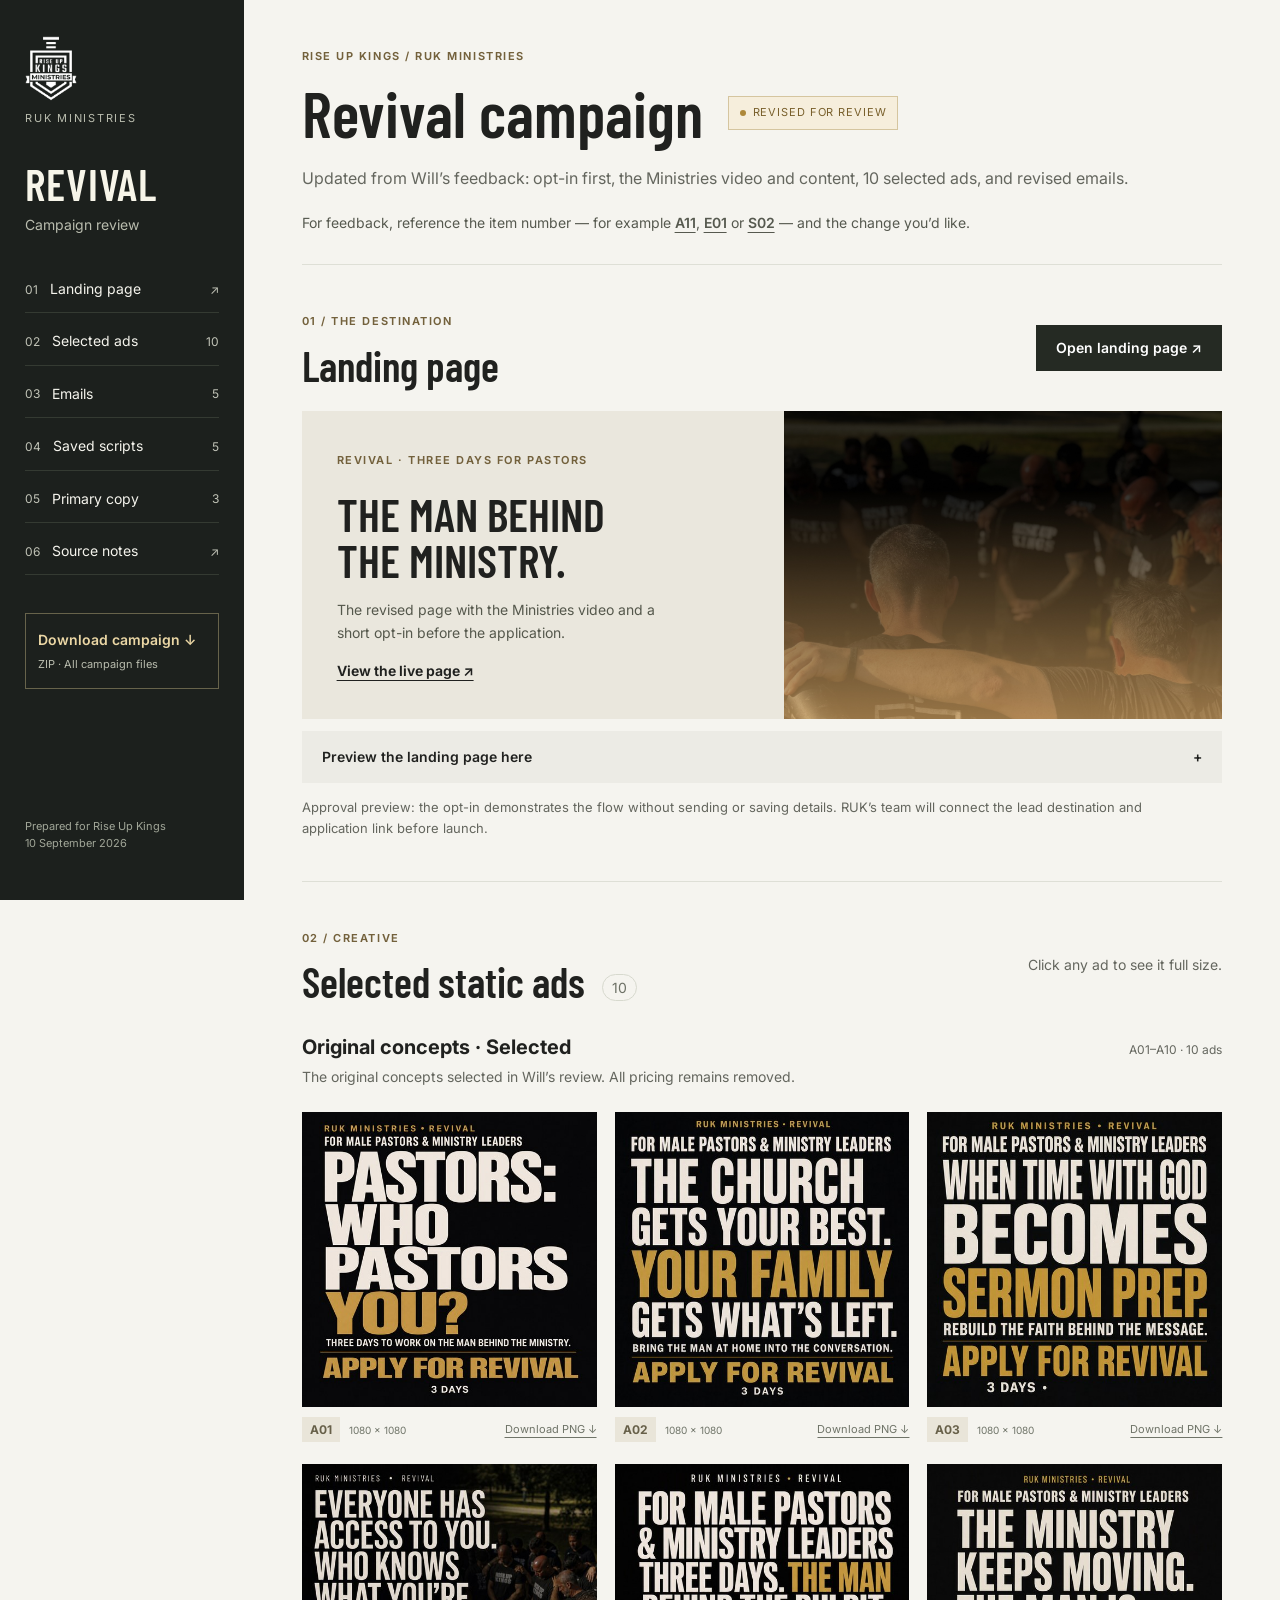
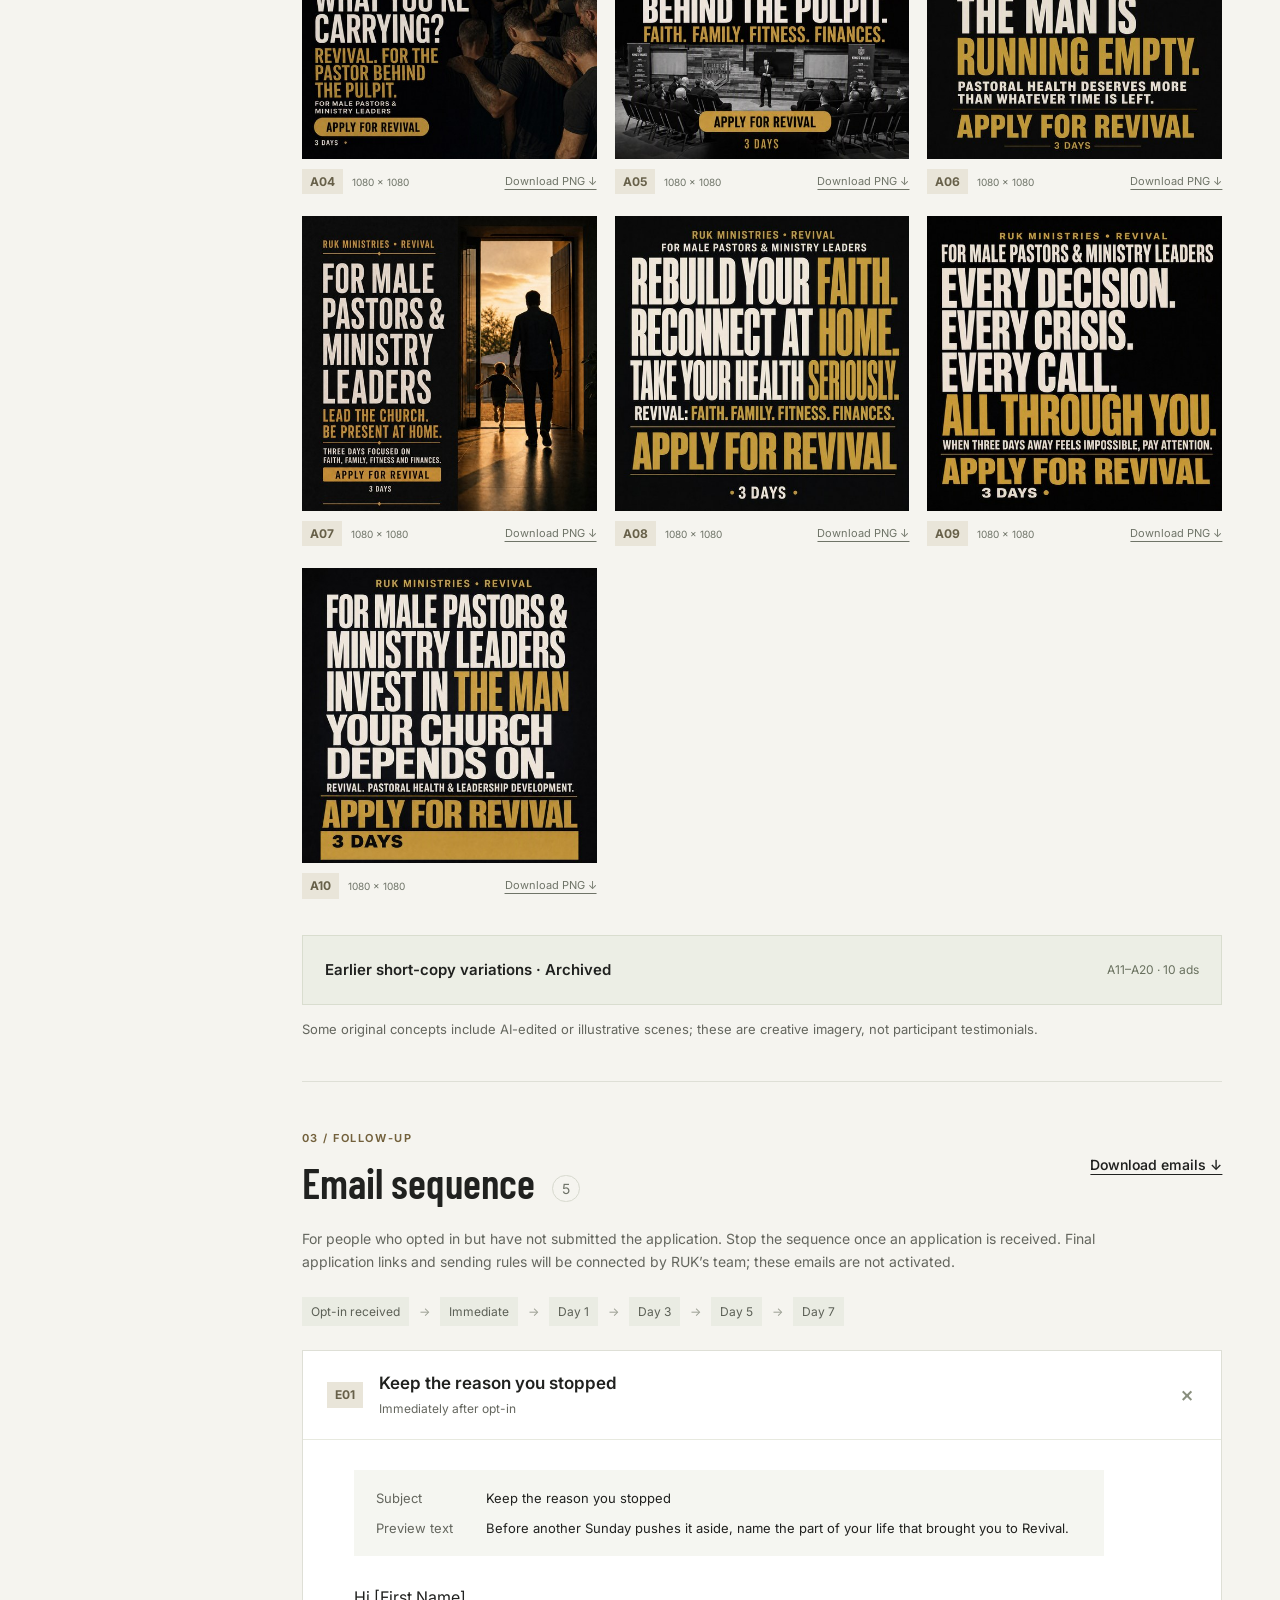
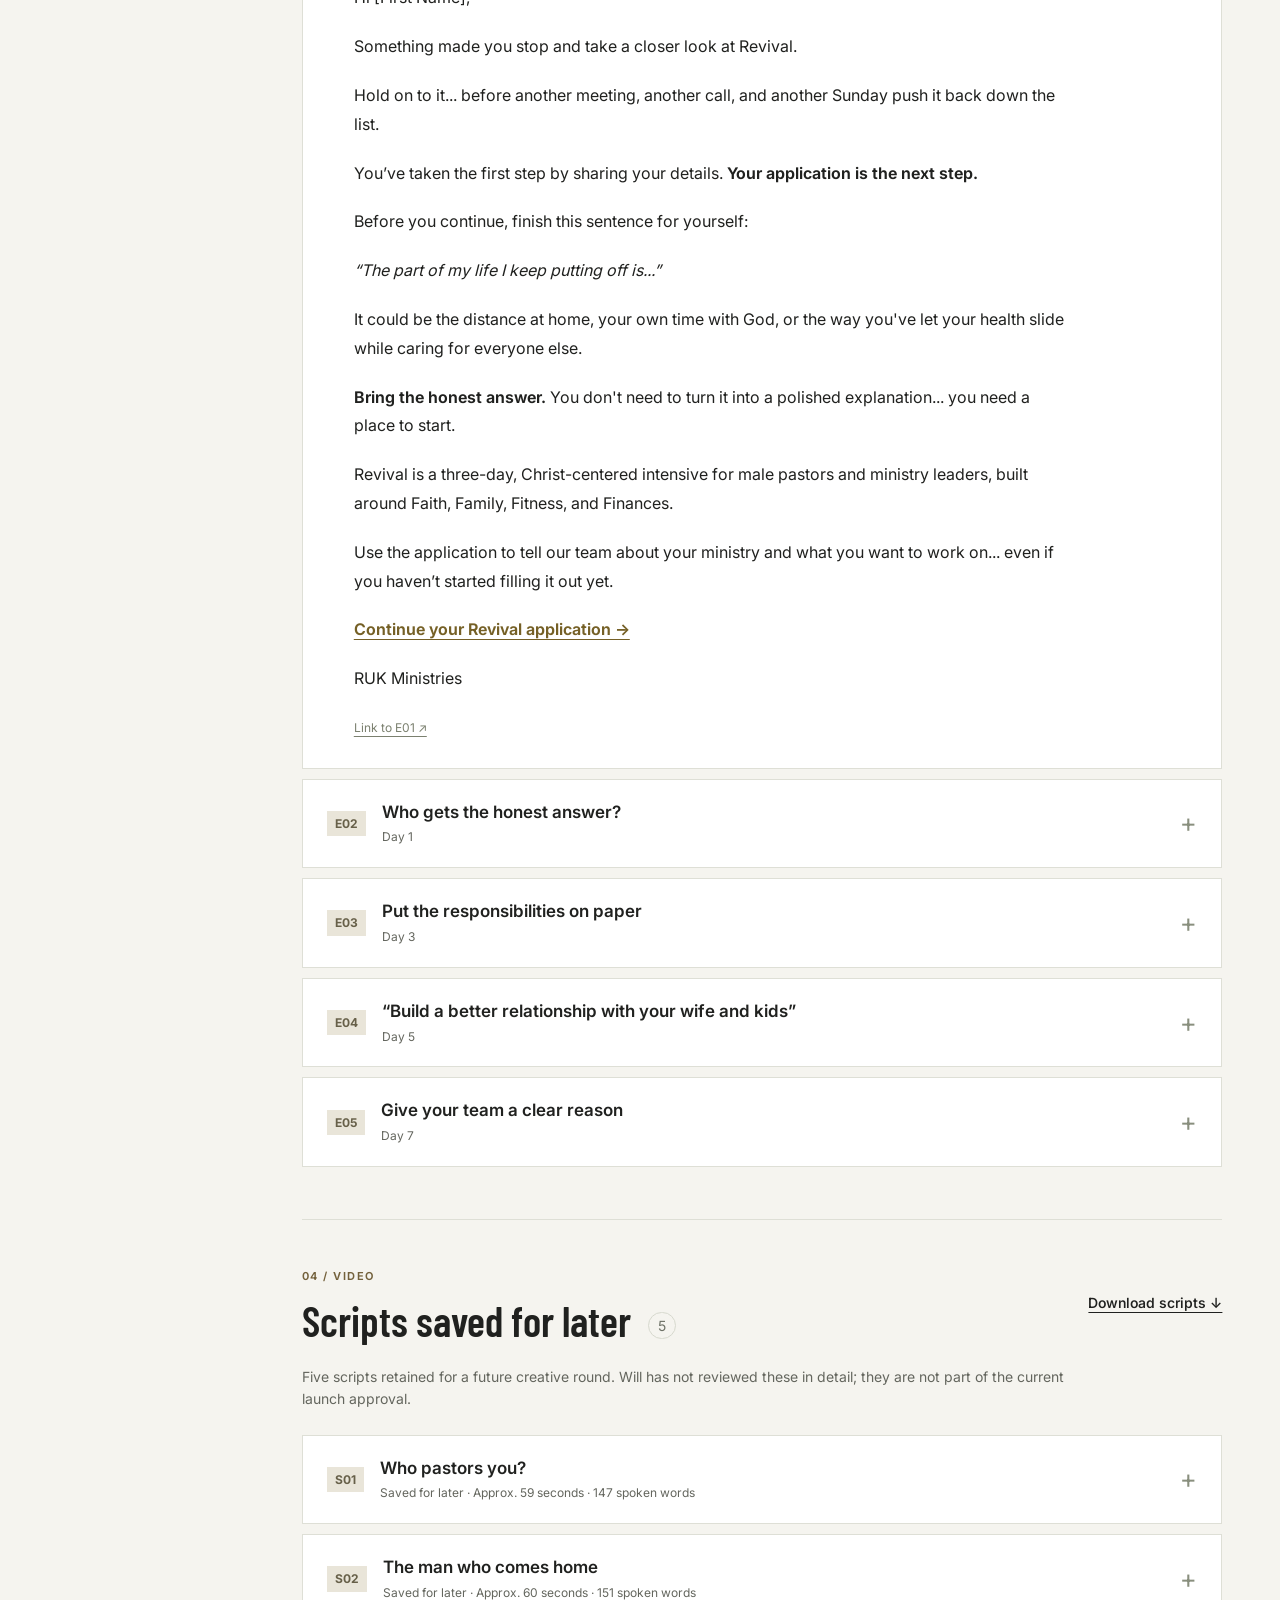
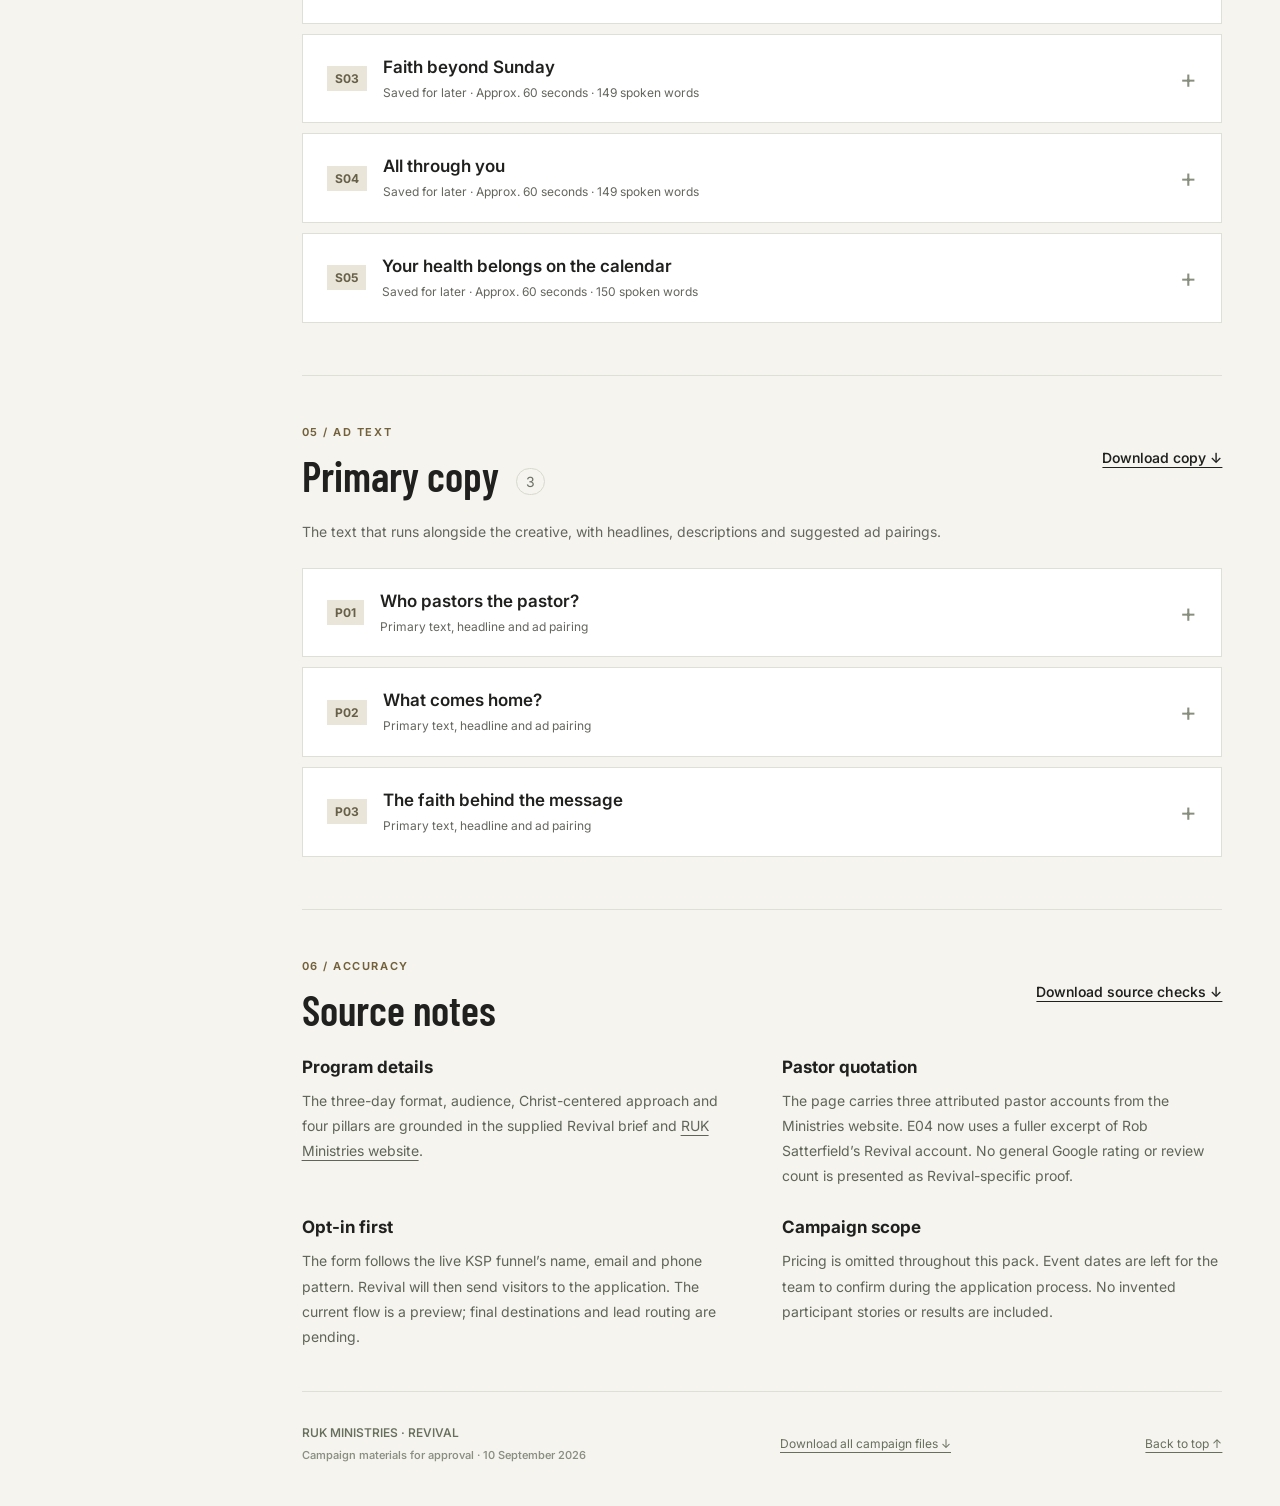
==== docs/review/index.html @ 090fe070 "Revise Revival funnel from Will review with opt-in-first flow" ====
<!doctype html>
<html lang="en"><head><meta charset="utf-8"><meta name="viewport" content="width=device-width,initial-scale=1"><meta name="robots" content="noindex,nofollow"><title>Revival Campaign | Rise Up Kings Approval</title><meta name="description" content="Review the revised Revival landing page, 10 selected ads, five opt-in emails and three primary-copy options. Earlier ads and scripts are retained for later."><link rel="icon" href="../images/ruk-logo.webp"><link rel="stylesheet" href="review.css"></head>
<body><a class="skip" href="#main">Skip to campaign materials</a>
<aside class="sidebar"><a class="brand" href="#overview"><img src="../images/ruk-logo.webp" alt="Rise Up Kings" width="152" height="72"><span>RUK MINISTRIES</span></a><div class="sidebar-title">REVIVAL<span>Campaign review</span></div><nav aria-label="Campaign materials"><a href="#landing">01 <span>Landing page</span><span>↗</span></a><a href="#ads">02 <span>Selected ads</span><span>10</span></a><a href="#emails">03 <span>Emails</span><span>5</span></a><a href="#scripts">04 <span>Saved scripts</span><span>5</span></a><a href="#primary">05 <span>Primary copy</span><span>3</span></a><a href="#sources">06 <span>Source notes</span><span>↗</span></a></nav><a class="sidebar-download" href="downloads/revival-campaign.zip" download>Download campaign ↓<small>ZIP · All campaign files</small></a><p class="sidebar-note">Prepared for Rise Up Kings<br>10 September 2026</p></aside>
<main id="main"><header id="overview"><div class="eyebrow">RISE UP KINGS / RUK MINISTRIES</div><div class="header-line"><h1>Revival campaign</h1><span class="status"><i></i> REVISED FOR REVIEW</span></div><p class="intro">Updated from Will’s feedback: opt-in first, the Ministries video and content, 10 selected ads, and revised emails.</p><div class="review-note">For feedback, reference the item number — for example <a href="#A11">A11</a>, <a href="#E01">E01</a> or <a href="#S02">S02</a> — and the change you’d like.</div></header>
<section id="landing"><div class="section-heading"><div><span class="eyebrow">01 / THE DESTINATION</span><h2>Landing page</h2></div><a class="button" href="../" target="_blank" rel="noopener">Open landing page ↗</a></div><div class="landing-card"><div class="landing-text"><span class="eyebrow">REVIVAL · THREE DAYS FOR PASTORS</span><h3>The man behind<br>the ministry.</h3><p>The revised page with the Ministries video and a short opt-in before the application.</p><a href="../" target="_blank" rel="noopener">View the live page ↗</a></div><img src="../images/revival-room.jpg" alt="Prayer imagery published by RUK Ministries" width="800" height="530"></div><details class="page-preview"><summary>Preview the landing page here <span aria-hidden="true">+</span></summary><iframe title="Live Revival landing page preview" src="../" loading="lazy"></iframe></details><p class="small-note">Approval preview: the opt-in demonstrates the flow without sending or saving details. RUK’s team will connect the lead destination and application link before launch.</p></section>
<section id="ads"><div class="section-heading"><div><span class="eyebrow">02 / CREATIVE</span><h2>Selected static ads <span class="count">10</span></h2></div><span class="section-detail">Click any ad to see it full size.</span></div><div class="group-heading"><h3>Original concepts · Selected</h3><span>A01–A10 · 10 ads</span></div><p class="section-intro">The original concepts selected in Will’s review. All pricing remains removed.</p><div class="ad-grid"><article class="ad" id="A01"><a class="art" href="ads/01-who-pastors-you-no-price.png" target="_blank" rel="noopener" aria-label="Open A01: PASTORS: WHO PASTORS YOU? at full size"><img src="thumbnails/01-who-pastors-you-no-price.jpg" alt="A01: PASTORS: WHO PASTORS YOU?" width="540" height="540" loading="lazy"></a><div class="ad-caption"><a class="ref" href="#A01">A01</a><span>1080 × 1080</span><a href="ads/01-who-pastors-you-no-price.png" download>Download PNG ↓</a></div></article><article class="ad" id="A02"><a class="art" href="ads/02-family-leftovers-no-price.png" target="_blank" rel="noopener" aria-label="Open A02: THE CHURCH GETS YOUR BEST. YOUR FAMILY GETS WHAT’S LEFT. at full size"><img src="thumbnails/02-family-leftovers-no-price.jpg" alt="A02: THE CHURCH GETS YOUR BEST. YOUR FAMILY GETS WHAT’S LEFT." width="540" height="540" loading="lazy"></a><div class="ad-caption"><a class="ref" href="#A02">A02</a><span>1080 × 1080</span><a href="ads/02-family-leftovers-no-price.png" download>Download PNG ↓</a></div></article><article class="ad" id="A03"><a class="art" href="ads/03-sermon-prep-no-price.png" target="_blank" rel="noopener" aria-label="Open A03: WHEN TIME WITH GOD BECOMES SERMON PREP. at full size"><img src="thumbnails/03-sermon-prep-no-price.jpg" alt="A03: WHEN TIME WITH GOD BECOMES SERMON PREP." width="540" height="540" loading="lazy"></a><div class="ad-caption"><a class="ref" href="#A03">A03</a><span>1080 × 1080</span><a href="ads/03-sermon-prep-no-price.png" download>Download PNG ↓</a></div></article><article class="ad" id="A04"><a class="art" href="ads/04-everyone-has-access-no-price.png" target="_blank" rel="noopener" aria-label="Open A04: EVERYONE HAS ACCESS TO YOU. WHO KNOWS WHAT YOU’RE CARRYING? at full size"><img src="thumbnails/04-everyone-has-access-no-price.jpg" alt="A04: EVERYONE HAS ACCESS TO YOU. WHO KNOWS WHAT YOU’RE CARRYING?" width="540" height="540" loading="lazy"></a><div class="ad-caption"><a class="ref" href="#A04">A04</a><span>1080 × 1080</span><a href="ads/04-everyone-has-access-no-price.png" download>Download PNG ↓</a></div></article><article class="ad" id="A05"><a class="art" href="ads/05-three-days-no-price.png" target="_blank" rel="noopener" aria-label="Open A05: THREE DAYS. THE MAN BEHIND THE PULPIT. at full size"><img src="thumbnails/05-three-days-no-price.jpg" alt="A05: THREE DAYS. THE MAN BEHIND THE PULPIT." width="540" height="540" loading="lazy"></a><div class="ad-caption"><a class="ref" href="#A05">A05</a><span>1080 × 1080</span><a href="ads/05-three-days-no-price.png" download>Download PNG ↓</a></div></article><article class="ad" id="A06"><a class="art" href="ads/06-running-empty-no-price.png" target="_blank" rel="noopener" aria-label="Open A06: THE MINISTRY KEEPS MOVING. THE MAN IS RUNNING EMPTY. at full size"><img src="thumbnails/06-running-empty-no-price.jpg" alt="A06: THE MINISTRY KEEPS MOVING. THE MAN IS RUNNING EMPTY." width="540" height="540" loading="lazy"></a><div class="ad-caption"><a class="ref" href="#A06">A06</a><span>1080 × 1080</span><a href="ads/06-running-empty-no-price.png" download>Download PNG ↓</a></div></article><article class="ad" id="A07"><a class="art" href="ads/07-present-at-home-no-price.png" target="_blank" rel="noopener" aria-label="Open A07: LEAD THE CHURCH. BE PRESENT AT HOME. at full size"><img src="thumbnails/07-present-at-home-no-price.jpg" alt="A07: LEAD THE CHURCH. BE PRESENT AT HOME." width="540" height="540" loading="lazy"></a><div class="ad-caption"><a class="ref" href="#A07">A07</a><span>1080 × 1080</span><a href="ads/07-present-at-home-no-price.png" download>Download PNG ↓</a></div></article><article class="ad" id="A08"><a class="art" href="ads/08-four-pillars-no-price.png" target="_blank" rel="noopener" aria-label="Open A08: REBUILD YOUR FAITH. RECONNECT AT HOME. TAKE YOUR HEALTH SERIOUSLY. at full size"><img src="thumbnails/08-four-pillars-no-price.jpg" alt="A08: REBUILD YOUR FAITH. RECONNECT AT HOME. TAKE YOUR HEALTH SERIOUSLY." width="540" height="540" loading="lazy"></a><div class="ad-caption"><a class="ref" href="#A08">A08</a><span>1080 × 1080</span><a href="ads/08-four-pillars-no-price.png" download>Download PNG ↓</a></div></article><article class="ad" id="A09"><a class="art" href="ads/09-every-decision-no-price.png" target="_blank" rel="noopener" aria-label="Open A09: EVERY DECISION. EVERY CRISIS. EVERY CALL. ALL THROUGH YOU. at full size"><img src="thumbnails/09-every-decision-no-price.jpg" alt="A09: EVERY DECISION. EVERY CRISIS. EVERY CALL. ALL THROUGH YOU." width="540" height="540" loading="lazy"></a><div class="ad-caption"><a class="ref" href="#A09">A09</a><span>1080 × 1080</span><a href="ads/09-every-decision-no-price.png" download>Download PNG ↓</a></div></article><article class="ad" id="A10"><a class="art" href="ads/10-church-investment-no-price.png" target="_blank" rel="noopener" aria-label="Open A10: INVEST IN THE MAN YOUR CHURCH DEPENDS ON. at full size"><img src="thumbnails/10-church-investment-no-price.jpg" alt="A10: INVEST IN THE MAN YOUR CHURCH DEPENDS ON." width="540" height="540" loading="lazy"></a><div class="ad-caption"><a class="ref" href="#A10">A10</a><span>1080 × 1080</span><a href="ads/10-church-investment-no-price.png" download>Download PNG ↓</a></div></article></div><details class="archived-ads"><summary>Earlier short-copy variations · Archived <span>A11–A20 · 10 ads</span></summary><p class="section-intro">Retained for reference. These are not part of the selected ad set.</p><div class="ad-grid"><article class="ad" id="A11"><a class="art" href="ads/11-who-pastors-you.png" target="_blank" rel="noopener" aria-label="Open A11: PASTORS: WHO PASTORS YOU? at full size"><img src="thumbnails/11-who-pastors-you.jpg" alt="A11: PASTORS: WHO PASTORS YOU?" width="540" height="540" loading="lazy"></a><div class="ad-caption"><a class="ref" href="#A11">A11</a><span>1080 × 1080</span><a href="ads/11-who-pastors-you.png" download>Download PNG ↓</a></div></article><article class="ad" id="A12"><a class="art" href="ads/12-family-needs-you.png" target="_blank" rel="noopener" aria-label="Open A12: YOUR FAMILY NEEDS YOU. at full size"><img src="thumbnails/12-family-needs-you.jpg" alt="A12: YOUR FAMILY NEEDS YOU." width="540" height="540" loading="lazy"></a><div class="ad-caption"><a class="ref" href="#A12">A12</a><span>1080 × 1080</span><a href="ads/12-family-needs-you.png" download>Download PNG ↓</a></div></article><article class="ad" id="A13"><a class="art" href="ads/13-faith-beyond-sunday.png" target="_blank" rel="noopener" aria-label="Open A13: FAITH BEYOND SUNDAY. at full size"><img src="thumbnails/13-faith-beyond-sunday.jpg" alt="A13: FAITH BEYOND SUNDAY." width="540" height="540" loading="lazy"></a><div class="ad-caption"><a class="ref" href="#A13">A13</a><span>1080 × 1080</span><a href="ads/13-faith-beyond-sunday.png" download>Download PNG ↓</a></div></article><article class="ad" id="A14"><a class="art" href="ads/14-carry-it-alone.png" target="_blank" rel="noopener" aria-label="Open A14: YOU DON’T HAVE TO CARRY IT ALONE. at full size"><img src="thumbnails/14-carry-it-alone.jpg" alt="A14: YOU DON’T HAVE TO CARRY IT ALONE." width="540" height="540" loading="lazy"></a><div class="ad-caption"><a class="ref" href="#A14">A14</a><span>1080 × 1080</span><a href="ads/14-carry-it-alone.png" download>Download PNG ↓</a></div></article><article class="ad" id="A15"><a class="art" href="ads/15-behind-the-pulpit.png" target="_blank" rel="noopener" aria-label="Open A15: THE MAN BEHIND THE PULPIT. at full size"><img src="thumbnails/15-behind-the-pulpit.jpg" alt="A15: THE MAN BEHIND THE PULPIT." width="540" height="540" loading="lazy"></a><div class="ad-caption"><a class="ref" href="#A15">A15</a><span>1080 × 1080</span><a href="ads/15-behind-the-pulpit.png" download>Download PNG ↓</a></div></article><article class="ad" id="A16"><a class="art" href="ads/16-still-called.png" target="_blank" rel="noopener" aria-label="Open A16: STILL CALLED. RUNNING EMPTY. at full size"><img src="thumbnails/16-still-called.jpg" alt="A16: STILL CALLED. RUNNING EMPTY." width="540" height="540" loading="lazy"></a><div class="ad-caption"><a class="ref" href="#A16">A16</a><span>1080 × 1080</span><a href="ads/16-still-called.png" download>Download PNG ↓</a></div></article><article class="ad" id="A17"><a class="art" href="ads/17-present-at-home.png" target="_blank" rel="noopener" aria-label="Open A17: BE PRESENT AT HOME. at full size"><img src="thumbnails/17-present-at-home.jpg" alt="A17: BE PRESENT AT HOME." width="540" height="540" loading="lazy"></a><div class="ad-caption"><a class="ref" href="#A17">A17</a><span>1080 × 1080</span><a href="ads/17-present-at-home.png" download>Download PNG ↓</a></div></article><article class="ad" id="A18"><a class="art" href="ads/18-health-calendar.png" target="_blank" rel="noopener" aria-label="Open A18: YOUR HEALTH BELONGS ON THE CALENDAR. at full size"><img src="thumbnails/18-health-calendar.jpg" alt="A18: YOUR HEALTH BELONGS ON THE CALENDAR." width="540" height="540" loading="lazy"></a><div class="ad-caption"><a class="ref" href="#A18">A18</a><span>1080 × 1080</span><a href="ads/18-health-calendar.png" download>Download PNG ↓</a></div></article><article class="ad" id="A19"><a class="art" href="ads/19-always-on-call.png" target="_blank" rel="noopener" aria-label="Open A19: ALWAYS ON CALL? at full size"><img src="thumbnails/19-always-on-call.jpg" alt="A19: ALWAYS ON CALL?" width="540" height="540" loading="lazy"></a><div class="ad-caption"><a class="ref" href="#A19">A19</a><span>1080 × 1080</span><a href="ads/19-always-on-call.png" download>Download PNG ↓</a></div></article><article class="ad" id="A20"><a class="art" href="ads/20-make-time.png" target="_blank" rel="noopener" aria-label="Open A20: MAKE TIME FOR THE MAN. at full size"><img src="thumbnails/20-make-time.jpg" alt="A20: MAKE TIME FOR THE MAN." width="540" height="540" loading="lazy"></a><div class="ad-caption"><a class="ref" href="#A20">A20</a><span>1080 × 1080</span><a href="ads/20-make-time.png" download>Download PNG ↓</a></div></article></div></details><p class="small-note">Some original concepts include AI-edited or illustrative scenes; these are creative imagery, not participant testimonials.</p></section>
<section id="emails"><div class="section-heading"><div><span class="eyebrow">03 / FOLLOW-UP</span><h2>Email sequence <span class="count">5</span></h2></div><a class="text-link" href="downloads/emails.md" download>Download emails ↓</a></div><p class="section-intro">For people who opted in but have not submitted the application. Stop the sequence once an application is received. Final application links and sending rules will be connected by RUK’s team; these emails are not activated.</p><div class="sequence"><span>Opt-in received</span><b>→</b><span>Immediate</span><b>→</b><span>Day 1</span><b>→</b><span>Day 3</span><b>→</b><span>Day 5</span><b>→</b><span>Day 7</span></div><details class="copy-item" id="E01" open><summary><span class="ref">E01</span><span class="summary-title">Keep the reason you stopped<small>Immediately after opt-in</small></span><span class="toggle" aria-hidden="true">+</span></summary><div class="copy-inner"><dl class="email-meta"><dt>Subject</dt><dd>Keep the reason you stopped</dd><dt>Preview text</dt><dd>Before another Sunday pushes it aside, name the part of your life that brought you to Revival.</dd></dl><div class="prose"><p>Hi [First Name],</p><p>Something made you stop and take a closer look at Revival.</p><p>Hold on to it... before another meeting, another call, and another Sunday push it back down the list.</p><p>You’ve taken the first step by sharing your details. <strong>Your application is the next step.</strong></p><p>Before you continue, finish this sentence for yourself:</p><p><em>“The part of my life I keep putting off is...”</em></p><p>It could be the distance at home, your own time with God, or the way you&#x27;ve let your health slide while caring for everyone else.</p><p><strong>Bring the honest answer.</strong> You don&#x27;t need to turn it into a polished explanation... you need a place to start.</p><p>Revival is a three-day, Christ-centered intensive for male pastors and ministry leaders, built around Faith, Family, Fitness, and Finances.</p><p>Use the application to tell our team about your ministry and what you want to work on... even if you haven’t started filling it out yet.</p><p><a class="email-cta" href="../application-preview.html" target="_blank" rel="noopener">Continue your Revival application →</a></p><p>RUK Ministries</p></div><a class="permalink" href="#E01">Link to E01 ↗</a></div></details><details class="copy-item" id="E02" ><summary><span class="ref">E02</span><span class="summary-title">Who gets the honest answer?<small>Day 1</small></span><span class="toggle" aria-hidden="true">+</span></summary><div class="copy-inner"><dl class="email-meta"><dt>Subject</dt><dd>Who gets the honest answer?</dd><dt>Preview text</dt><dd>One practical question for the pastor who hears everyone else’s problems and carries his own.</dd></dl><div class="prose"><p>Hi [First Name],</p><p>Someone asks how you&#x27;re doing, and you say, “Busy, but good.”</p><p>The conversation moves on... and the thing you needed to say stays with you.</p><p>Your title can make that answer feel easier. You&#x27;re used to bringing steadiness into a room, and you don&#x27;t want your own struggles to become somebody else&#x27;s concern.</p><p>But <strong>being relied on doesn&#x27;t remove your need for support.</strong></p><p>Write down the name of one person you trust enough to give a fuller answer.</p><p>Then write the sentence you&#x27;ve been editing in your head... the one about your marriage, your faith, or the weight of another week.</p><p>You decide what to share and with whom. Start by being <em>honest with yourself</em> about what you&#x27;ve been carrying.</p><p>Revival brings male pastors and ministry leaders together for Christ-centered training, experiential work, and brotherhood.</p><p>If this is the part of your life that brought you here... tell our team about it in your application.</p><p><a class="email-cta" href="../application-preview.html" target="_blank" rel="noopener">Continue your Revival application →</a></p><p>RUK Ministries</p></div><a class="permalink" href="#E02">Link to E02 ↗</a></div></details><details class="copy-item" id="E03" ><summary><span class="ref">E03</span><span class="summary-title">Put the responsibilities on paper<small>Day 3</small></span><span class="toggle" aria-hidden="true">+</span></summary><div class="copy-inner"><dl class="email-meta"><dt>Subject</dt><dd>Put the responsibilities on paper</dd><dt>Preview text</dt><dd>A clearer way to think about time away, team coverage, and the work that keeps coming to you.</dd></dl><div class="prose"><p>Hi [First Name],</p><p>Three days away looks impossible when every responsibility stays in your head.</p><p>Put them on paper... then look at each one separately.</p><p>For each responsibility, write:</p><ol><li><strong>What actually needs to happen?</strong> Be specific about the task and the deadline.</li><li><strong>Who can own it?</strong> Name a person, rather than writing “the team.”</li><li><strong>What would they need from you first?</strong> Information, a clear decision, or permission to act?</li></ol><p>You may find work that needs preparation. You may find something only you can do... and something you&#x27;ve kept doing because nobody else has been given ownership.</p><p>That gives you a practical starting point for the conversation with your staff, family, or elders.</p><p>Revival is a three-day experience. Use your application to explain your situation. Our team can then talk through the schedule and participation requirements before you make arrangements.</p><p><em>“I can&#x27;t leave”</em> deserves a closer look... with the actual responsibilities in front of you.</p><p><a class="email-cta" href="../application-preview.html" target="_blank" rel="noopener">Continue your Revival application →</a></p><p>RUK Ministries</p></div><a class="permalink" href="#E03">Link to E03 ↗</a></div></details><details class="copy-item" id="E04" ><summary><span class="ref">E04</span><span class="summary-title">“Build a better relationship with your wife and kids”<small>Day 5</small></span><span class="toggle" aria-hidden="true">+</span></summary><div class="copy-inner"><dl class="email-meta"><dt>Subject</dt><dd>“Build a better relationship with your wife and kids”</dd><dt>Preview text</dt><dd>Pastor Rob Satterfield describes the community and personal work he found at RUK Revival.</dd></dl><div class="prose"><p>Hi [First Name],</p><p>“I cannot tell you how much RUK Revival meant to me. If you are a pastor and you want to grow in goals, change things up, get past sin, get safe community, and build a better relationship with your wife and kids, RUK is for you. Buckle up and get ready. It&#x27;s life changing.”</p><p>Sr Pastor Rob Satterfield, Oak Hill Baptist, TX</p><p>Notice what Rob chose to talk about... his goals, the things he needed to face, community, and his relationship with his wife and kids.</p><p><strong>The life behind the title.</strong></p><p>Those things can be difficult to put on the agenda when everyone else needs something from you.</p><p>But they’re still there when the service is over... and they deserve an honest answer.</p><p>Pick one thing from Rob’s account that you want to address in your own life.</p><p>Get specific. What keeps happening? What have you been putting off?</p><p>Revival brings Faith, Family, Fitness, and Finances into three days of Christ-centered training, experiential work, and brotherhood.</p><p>Rob’s account is his own. <strong>Your application starts with your circumstances</strong>... and what you want our team to understand before the next conversation.</p><p><a class="email-cta" href="../application-preview.html" target="_blank" rel="noopener">Continue your Revival application →</a></p><p>RUK Ministries</p></div><a class="permalink" href="#E04">Link to E04 ↗</a></div></details><details class="copy-item" id="E05" ><summary><span class="ref">E05</span><span class="summary-title">Give your team a clear reason<small>Day 7</small></span><span class="toggle" aria-hidden="true">+</span></summary><div class="copy-inner"><dl class="email-meta"><dt>Subject</dt><dd>Give your team a clear reason</dd><dt>Preview text</dt><dd>How to explain the purpose of attending Revival and the coverage your ministry would need.</dd></dl><div class="prose"><p>Hi [First Name],</p><p>A conversation with your elders goes further when you can explain why you&#x27;re asking for time away.</p><p>Start with the part of your life that needs attention... and connect it to the responsibilities you carry.</p><p>You could put it this way:</p><p><em>“I want to attend Revival because I need to give focused attention to [area of my life]. It&#x27;s a three-day, Christ-centered experience for male pastors and ministry leaders. Before making arrangements, I&#x27;d like us to discuss the purpose and how we would cover my responsibilities.”</em></p><p>Use your own words. <strong>Be specific about the reason.</strong></p><p>Your team can work with a clear explanation... far more easily than a vague request for a few days away.</p><p>Our team can explain the program and help you get the information needed for that conversation.</p><p>You asked about Revival because something deserved attention. Bring that reason back into view... and take the next step.</p><p><a class="email-cta" href="../application-preview.html" target="_blank" rel="noopener">Continue your Revival application →</a></p><p>RUK Ministries</p></div><a class="permalink" href="#E05">Link to E05 ↗</a></div></details></section>
<section id="scripts"><div class="section-heading"><div><span class="eyebrow">04 / VIDEO</span><h2>Scripts saved for later <span class="count">5</span></h2></div><a class="text-link" href="downloads/scripts.md" download>Download scripts ↓</a></div><p class="section-intro">Five scripts retained for a future creative round. Will has not reviewed these in detail; they are not part of the current launch approval.</p><details class="copy-item" id="S01"><summary><span class="ref">S01</span><span class="summary-title">Who pastors you?<small>Saved for later · Approx. 59 seconds · 147 spoken words</small></span><span class="toggle" aria-hidden="true">+</span></summary><div class="copy-inner"><div class="prose"><p>You can finish the sermon and still avoid the conversation you need to have.</p><p>Pastor, everybody knows where to find you when something goes wrong. You take the call, work through the conflict, and get ready to preach again.</p><p>But when you&#x27;re the one struggling, who gets the honest answer?</p><p>If keeping the ministry moving means your own faith, marriage, and health keep getting postponed, that pattern needs attention.</p><p>Revival is a three-day, Christ-centered intensive for male pastors and ministry leaders. Through training, experiential work, and brotherhood, we bring Faith, Family, Fitness, and Finances into the same room.</p><p>You come as a man with a life to work on, alongside other men carrying ministry responsibility.</p><p>Start by telling us what&#x27;s happening behind your public role. The application gives our team that context and starts the next step toward a conversation.</p><p>Click below and start your Revival application.</p></div><a class="permalink" href="#S01">Link to S01 ↗</a></div></details><details class="copy-item" id="S02"><summary><span class="ref">S02</span><span class="summary-title">The man who comes home<small>Saved for later · Approx. 60 seconds · 151 spoken words</small></span><span class="toggle" aria-hidden="true">+</span></summary><div class="copy-inner"><div class="prose"><p>Your wife supports your calling. She still needs her husband.</p><p>You can be at the dinner table and still be in the staff meeting. The phone lights up, you answer one more message, and the conversation at home has to wait again.</p><p>When that becomes the pattern, your family gets the hours on the calendar without getting your attention.</p><p>Look honestly at the man who walks through your front door. What would your family ask him to change?</p><p>Revival gives male pastors and ministry leaders three days to work on the life behind the calling.</p><p>It&#x27;s Christ-centered training, experiential work, and brotherhood across Faith, Family, Fitness, and Finances. Your marriage and family belong in that work, alongside your ministry responsibilities.</p><p>Our team can talk through the experience and what taking part would involve for you.</p><p>Click below and start your Revival application. Tell us what you want to address at home.</p></div><a class="permalink" href="#S02">Link to S02 ↗</a></div></details><details class="copy-item" id="S03"><summary><span class="ref">S03</span><span class="summary-title">Faith beyond Sunday<small>Saved for later · Approx. 60 seconds · 149 spoken words</small></span><span class="toggle" aria-hidden="true">+</span></summary><div class="copy-inner"><div class="prose"><p>When did time with God become another deadline for Sunday?</p><p>You open your Bible and immediately think about the sermon. A passage becomes a teaching point, then you&#x27;re thinking about how to explain it to everybody else.</p><p>Preparing that message matters. Your own walk with Christ needs attention every day, too.</p><p>When personal prayer keeps getting squeezed between ministry tasks, give it a place that the next deadline can&#x27;t take away.</p><p>Revival is a three-day, Christ-centered intensive for male pastors and ministry leaders. The work reaches into Faith, Family, Fitness, and Finances through training, experiential work, and brotherhood.</p><p>That means bringing your own life into the conversation, including the habits and pressures that follow you home from church.</p><p>You already give serious attention to what you teach. Give serious attention to the man teaching it.</p><p>Click below and start your Revival application. Tell our team what brought you here.</p></div><a class="permalink" href="#S03">Link to S03 ↗</a></div></details><details class="copy-item" id="S04"><summary><span class="ref">S04</span><span class="summary-title">All through you<small>Saved for later · Approx. 60 seconds · 149 spoken words</small></span><span class="toggle" aria-hidden="true">+</span></summary><div class="copy-inner"><div class="prose"><p>If every decision needs you, three days away will feel impossible.</p><p>The staff needs an answer, a family needs help, and a problem lands on your phone before you&#x27;ve finished dealing with the last one.</p><p>Then you look at taking time away and see everything that could go wrong.</p><p>Start with the responsibilities. Which ones genuinely need you? Which ones could someone else carry with clear direction and the authority to make a decision?</p><p>Those questions deserve attention before your calendar fills up again.</p><p>Revival is a three-day, Christ-centered intensive for male pastors and ministry leaders. Through training, experiential work, and brotherhood, we focus on Faith, Family, Fitness, and Finances.</p><p>Bring the man carrying the ministry into the work, and talk with our team about the experience and the practical steps involved in attending.</p><p>Click below and start your Revival application. Make room for the conversation you&#x27;ve kept postponing.</p></div><a class="permalink" href="#S04">Link to S04 ↗</a></div></details><details class="copy-item" id="S05"><summary><span class="ref">S05</span><span class="summary-title">Your health belongs on the calendar<small>Saved for later · Approx. 60 seconds · 150 spoken words</small></span><span class="toggle" aria-hidden="true">+</span></summary><div class="copy-inner"><div class="prose"><p>Your calendar has room for the whole congregation. Where are you on it?</p><p>There&#x27;s a visit to make, another meeting to prepare for, and somebody who needs you before the day ends.</p><p>So the walk gets skipped, dinner gets rushed, and the time you meant to spend looking after yourself disappears.</p><p>If your health only gets whatever time ministry leaves behind, it keeps losing its place.</p><p>You need to give that part of your life attention on purpose.</p><p>Revival brings male pastors and ministry leaders together for three days of Christ-centered training, experiential work, and brotherhood.</p><p>We work across Faith, Family, Fitness, and Finances because your physical habits, relationships, and walk with God all belong in the conversation.</p><p>Come ready to look honestly at what you&#x27;ve been putting off. Our team can explain the experience and participation requirements before you make a decision.</p><p>Click below and start your Revival application.</p></div><a class="permalink" href="#S05">Link to S05 ↗</a></div></details></section>
<section id="primary"><div class="section-heading"><div><span class="eyebrow">05 / AD TEXT</span><h2>Primary copy <span class="count">3</span></h2></div><a class="text-link" href="downloads/primary-copy.md" download>Download copy ↓</a></div><p class="section-intro">The text that runs alongside the creative, with headlines, descriptions and suggested ad pairings.</p><details class="copy-item" id="P01"><summary><span class="ref">P01</span><span class="summary-title">Who pastors the pastor?<small>Primary text, headline and ad pairing</small></span><span class="toggle" aria-hidden="true">+</span></summary><div class="copy-inner"><div class="prose"><p>Everyone knows where to find the pastor when something goes wrong.</p><p>A marriage needs help. A staff member needs an answer. Another family needs him on the phone.</p><p>But who hears what he is carrying?</p><p>The ministry can keep moving while his own faith, family, health, and finances get pushed further down the list. By Sunday, he is back in the pulpit with another message ready.</p><p>Revival gives the man behind that message three days to do the work he keeps postponing.</p><p>Christ-centered training. Experiential work. Brotherhood with male pastors and ministry leaders. Faith, Family, Fitness, and Finances.</p><p>Read about Revival and start the application.</p><p><strong>Headline:</strong> Pastors: Who Pastors You?  <br><strong>Description:</strong> Three days for the man behind the ministry.  <br><strong>Platform button:</strong> Learn More  <br><strong>Static matches:</strong> 01, 04, 05, 06, 08, 10.</p></div><a class="permalink" href="#P01">Link to P01 ↗</a></div></details><details class="copy-item" id="P02"><summary><span class="ref">P02</span><span class="summary-title">What comes home?<small>Primary text, headline and ad pairing</small></span><span class="toggle" aria-hidden="true">+</span></summary><div class="copy-inner"><div class="prose"><p>The church gets his strongest hours. His family gets the man who is left at the end of them.</p><p>He is at dinner, but his mind is still in the meeting. His wife is talking, but another call is coming in. The kids want his attention, and he is trying to find enough energy to give it.</p><p>That cost deserves a place in the conversation.</p><p>Revival is a three-day, Christ-centered intensive for male pastors and ministry leaders. It brings the man at home into the work, alongside his faith, health, and personal financial stewardship.</p><p>Come prepared to look honestly at the life behind the calling, with training, experiential work, and men who understand ministry responsibility.</p><p>See what Revival involves and apply.</p><p><strong>Headline:</strong> The Man Who Comes Home Matters  <br><strong>Description:</strong> Faith. Family. Fitness. Finances.  <br><strong>Platform button:</strong> Learn More  <br><strong>Static matches:</strong> 02, 07, 08.</p></div><a class="permalink" href="#P02">Link to P02 ↗</a></div></details><details class="copy-item" id="P03"><summary><span class="ref">P03</span><span class="summary-title">The faith behind the message<small>Primary text, headline and ad pairing</small></span><span class="toggle" aria-hidden="true">+</span></summary><div class="copy-inner"><div class="prose"><p>An open Bible. A Sunday deadline. Another message to prepare.</p><p>For a pastor, time with God can quietly become another part of the job. There is always somebody else who needs a word, a lesson, or an answer.</p><p>His own walk with Christ needs attention, too.</p><p>Revival brings male pastors and ministry leaders together for three days of Christ-centered training, experiential work, and brotherhood. The work reaches into Faith, Family, Fitness, and Finances, including the parts of life that keep getting postponed for ministry.</p><p>Give the man behind the pulpit time to face what he is carrying.</p><p>Read about Revival and start the application.</p><p><strong>Headline:</strong> Rebuild the Faith Behind the Message  <br><strong>Description:</strong> Revival. A three-day intensive for pastors.  <br><strong>Platform button:</strong> Learn More  <br><strong>Static matches:</strong> 03, 05, 09.</p></div><a class="permalink" href="#P03">Link to P03 ↗</a></div></details></section>
<section id="sources"><div class="section-heading"><div><span class="eyebrow">06 / ACCURACY</span><h2>Source notes</h2></div><a class="text-link" href="downloads/source-checks.md" download>Download source checks ↓</a></div><div class="source-grid"><article><h3>Program details</h3><p>The three-day format, audience, Christ-centered approach and four pillars are grounded in the supplied Revival brief and <a href="https://rukministries.com/" target="_blank" rel="noopener">RUK Ministries website</a>.</p></article><article><h3>Pastor quotation</h3><p>The page carries three attributed pastor accounts from the Ministries website. E04 now uses a fuller excerpt of Rob Satterfield’s Revival account. No general Google rating or review count is presented as Revival-specific proof.</p></article><article><h3>Opt-in first</h3><p>The form follows the live KSP funnel’s name, email and phone pattern. Revival will then send visitors to the application. The current flow is a preview; final destinations and lead routing are pending.</p></article><article><h3>Campaign scope</h3><p>Pricing is omitted throughout this pack. Event dates are left for the team to confirm during the application process. No invented participant stories or results are included.</p></article></div></section>
<footer><span>RUK MINISTRIES · REVIVAL<br><small>Campaign materials for approval · 10 September 2026</small></span><a href="downloads/revival-campaign.zip" download>Download all campaign files ↓</a><a href="#overview">Back to top ↑</a></footer></main>
<script>function revealLinkedItem(){let id;try{id=decodeURIComponent(location.hash.slice(1));}catch{return;}let item=document.getElementById(id);while(item){if(item.tagName==='DETAILS')item.open=true;item=item.parentElement;}}window.addEventListener('hashchange',revealLinkedItem);revealLinkedItem();</script></body></html>
---- docs/review/review.css ----
@font-face{font-family:Inter;src:url('../fonts/InterVF.ttf') format('truetype');font-display:swap}@font-face{font-family:Barlow;src:url('../fonts/BarlowCondensed-SemiBold.ttf') format('truetype');font-display:swap}
:root{--ink:#20211f;--muted:#64665e;--gold:#b28e43;--paper:#f5f4ef;--border:#dedfd6;--rail:244px}*{box-sizing:border-box}html{scroll-behavior:smooth;scroll-padding-top:30px}body{margin:0;background:var(--paper);color:var(--ink);font:16px/1.6 Inter,Arial,sans-serif}a{color:inherit;text-underline-offset:4px}a:hover{color:#876317}button,a,summary{-webkit-tap-highlight-color:transparent}a:focus-visible,summary:focus-visible{outline:3px solid var(--gold);outline-offset:5px}.skip{position:fixed;left:10px;top:-100px;background:white;padding:12px;z-index:10}.skip:focus{top:10px}.sidebar{position:fixed;inset:0 auto 0 0;width:var(--rail);background:#1c201d;color:#f7f5e9;padding:36px 25px;display:flex;flex-direction:column;overflow-y:auto}.brand{text-decoration:none;display:flex;flex-direction:column;align-items:flex-start;gap:9px}.brand img{width:139px;height:65px;object-fit:contain;object-position:left center}.brand>span{font-size:11px;letter-spacing:.16em;color:#b9bcae}.sidebar-title{font:44px/1 Barlow,sans-serif;letter-spacing:.02em;margin:34px 0 30px}.sidebar-title span{display:block;font:14px/1.6 Inter,sans-serif;color:#b9bcae;letter-spacing:0;margin-top:8px}nav{display:flex;flex-direction:column;gap:5px}nav a{display:flex;align-items:center;gap:12px;text-decoration:none;font-size:12px;color:#c1c3b7;padding:12px 0;border-bottom:1px solid #343a32}nav a span:first-child{font-size:14px;flex:1;color:#f5f4ed}nav a:hover{color:#e0bd72}nav a:hover span{color:#e0bd72}.sidebar-download{display:block;margin-top:38px;padding:15px 12px;border:1px solid #67634b;color:#ebd7a5;text-decoration:none;font-size:14px;font-weight:600}.sidebar-download small{display:block;font-size:11px;font-weight:400;color:#b9bcae;margin-top:4px}.sidebar-note{font-size:11px;color:#a1a698;margin-top:auto;padding-top:40px}main{margin-left:var(--rail);padding:48px clamp(24px,4.5vw,76px) 0;max-width:1800px}header{padding-bottom:30px;border-bottom:1px solid var(--border)}.eyebrow{font-size:11px;letter-spacing:.14em;font-weight:650;color:#73613c}.header-line{display:flex;align-items:center;gap:25px;flex-wrap:wrap}h1,h2,h3,p{margin-top:0}h1{font:64px/1.1 Barlow,sans-serif;margin:12px 0}h2{font:42px/1.15 Barlow,sans-serif;margin:8px 0 0}h3{font-size:20px;line-height:1.3}.status{font-size:11px;letter-spacing:.08em;border:1px solid #d5c59f;color:#79602c;display:flex;gap:7px;align-items:center;padding:7px 11px;background:#f6eedc}.status i{height:6px;width:6px;background:#ad883a;border-radius:50%}.intro{color:var(--muted);margin:6px 0 20px}.review-note{font-size:14px;color:#56594f}.review-note a{font-weight:600}section{padding:42px 0;border-bottom:1px solid var(--border);scroll-margin-top:20px}.section-heading{display:flex;align-items:center;justify-content:space-between;gap:20px;margin-bottom:22px}.button{display:inline-flex;background:#252a23;color:white;text-decoration:none;padding:12px 20px;font-size:14px;font-weight:600}.button:hover{background:#3b4535;color:white}.landing-card{display:grid;grid-template-columns:1.1fr 1fr;background:#eae7dd;min-height:290px;overflow:hidden}.landing-text{padding:35px}.landing-text h3{font:46px/1 Barlow,sans-serif;margin:20px 0 16px;text-transform:uppercase}.landing-text p{font-size:14px;max-width:340px;color:#55584c}.landing-text>a{font-size:14px;font-weight:650}.landing-card>img{width:100%;height:100%;min-height:290px;object-fit:cover}.page-preview{background:#ecebe5;margin-top:12px}.page-preview>summary{padding:15px 20px;display:flex;justify-content:space-between;cursor:pointer;font-size:14px;font-weight:600}.page-preview iframe{border:0;width:100%;height:750px;display:block;background:white}.small-note{font-size:13px;color:var(--muted);margin:14px 0 0;max-width:870px}.count{font:14px Inter,sans-serif;color:#6d7166;vertical-align:middle;margin-left:9px;padding:4px 9px;border:1px solid #d7d9ce;border-radius:30px}.section-detail,.section-intro{font-size:14px;color:var(--muted)}.section-intro{margin-bottom:24px;max-width:800px}.group-heading{display:flex;gap:20px;align-items:baseline;justify-content:space-between;margin-top:28px}.group-heading h3{margin-bottom:6px}.group-heading>span{font-size:12px;color:var(--muted)}.second-group{margin-top:40px}.ad-grid{display:grid;grid-template-columns:repeat(3,minmax(0,1fr));gap:22px 18px}.ad{min-width:0;scroll-margin-top:20px}.art{display:block;background:#e5e3da;overflow:hidden}.art img{width:100%;height:auto;display:block;transition:transform .18s}.art:hover img{transform:scale(1.015)}.ad-caption{display:flex;align-items:center;gap:9px;margin-top:10px;font-size:10px;flex-wrap:wrap;color:#6f7468}.ad-caption a:last-child{margin-left:auto;font-size:11px}.ref{font-size:12px;font-weight:700;color:#676049;background:#e9e5d9;padding:3px 8px;text-decoration:none;white-space:nowrap}.text-link{font-size:14px;font-weight:550;white-space:nowrap}.sequence{display:flex;gap:10px;align-items:center;flex-wrap:wrap;margin-bottom:24px;font-size:12px;color:#5c6056}.sequence span{background:#eaece3;padding:5px 9px}.sequence b{font-weight:400;color:#9a9e92}.copy-item{background:#fff;border:1px solid var(--border);margin:10px 0;scroll-margin-top:25px}.copy-item>summary{display:flex;align-items:center;gap:16px;padding:21px 24px;cursor:pointer;list-style:none}.copy-item>summary::-webkit-details-marker,.page-preview>summary::-webkit-details-marker{display:none}.summary-title{font-size:17px;font-weight:600;flex:1;line-height:1.4}.summary-title small{font-size:12px;display:block;color:var(--muted);font-weight:400;margin-top:5px}.toggle{font:26px/1 Inter,sans-serif;color:#898f7e}.copy-item[open] .toggle{transform:rotate(45deg)}.copy-item[open]>summary{border-bottom:1px solid #e7e9df}.copy-inner{padding:30px clamp(22px,4vw,64px) 28px}.prose{max-width:720px;font-size:16px;line-height:1.8}.prose p{margin:0 0 20px}.prose p:last-child{margin-bottom:0}.prose ol,.prose ul{padding-left:24px;margin:0 0 22px}.prose li{padding-left:5px;margin-bottom:11px}.prose strong{font-weight:650}.email-meta{display:grid;grid-template-columns:96px 1fr;gap:9px 14px;max-width:750px;background:#f5f6f1;padding:18px 22px;margin:0 0 27px;font-size:13px}.email-meta dt{color:var(--muted)}.email-meta dd{margin:0}.email-cta{font-weight:650;color:#756026}.permalink{display:inline-block;font-size:12px;color:#7b806f;margin-top:25px}.source-grid{display:grid;grid-template-columns:1fr 1fr;gap:28px 40px}.source-grid h3{font-size:17px;margin-bottom:10px}.source-grid p{font-size:14px;color:#5f6558;margin:0;line-height:1.8}footer{padding:30px 0 40px;display:flex;justify-content:space-between;align-items:center;gap:25px;font-size:12px;color:#676f5d}footer small{font-size:11px;color:#8a8f82}footer>span{font-size:12px;font-weight:550;line-height:1.8}footer a{font-size:12px}
@media(min-width:1600px){.ad-grid{grid-template-columns:repeat(4,minmax(0,1fr))}}@media(max-width:1150px){:root{--rail:215px}.sidebar{padding:28px 19px}.ad-grid{grid-template-columns:repeat(2,minmax(0,1fr))}main{padding-left:30px;padding-right:30px}.landing-text{padding:28px}.landing-text h3{font-size:40px}}
@media(max-width:760px){html{scroll-padding-top:14px}.sidebar{position:static;width:auto;padding:20px 22px;display:block}.brand{flex-direction:row;align-items:center;gap:18px}.brand img{width:94px;height:42px}.sidebar-title{display:none}nav{flex-direction:row;overflow-x:auto;gap:21px;margin-top:13px;padding-bottom:2px}nav a{white-space:nowrap;font-size:0;gap:0;border:0;padding:8px 0}nav a span:first-child{font-size:13px}nav a span:last-child{display:none}.sidebar-download,.sidebar-note{display:none}main{margin:0;padding:28px 22px 0}h1{font-size:48px}.header-line{gap:6px 18px}.status{font-size:9px}.intro{font-size:14px;margin-top:12px}.eyebrow{font-size:10px}.review-note{font-size:12px}h2{font-size:34px}.section-heading{align-items:flex-start;flex-wrap:wrap;gap:15px}.button{font-size:12px;padding:10px 14px}.landing-card{grid-template-columns:1fr}.landing-text{padding:27px}.landing-card>img{height:200px;min-height:0}.landing-text h3{font-size:42px}.landing-text p{max-width:none}.section-detail{font-size:12px}.group-heading{flex-wrap:wrap;gap:0 15px}.group-heading h3{font-size:18px}.ad-grid{gap:20px 12px}.ad-caption{gap:5px;font-size:9px}.ad-caption .ref{font-size:10px}.ad-caption a:last-child{margin-left:0;font-size:10px;flex-basis:100%}.copy-item>summary{padding:17px 14px;gap:10px}.summary-title{font-size:15px}.summary-title small{font-size:11px}.copy-inner{padding:23px 20px}.email-meta{display:block;padding:15px}.email-meta dt{font-size:11px;margin-bottom:3px}.email-meta dd{margin-bottom:12px}.email-meta dd:last-child{margin-bottom:0}.prose{font-size:16px}.prose a{overflow-wrap:anywhere}.source-grid{grid-template-columns:1fr;gap:25px}.text-link{font-size:12px}footer{flex-direction:column;align-items:flex-start;gap:18px}.page-preview iframe{height:660px}.small-note{font-size:12px}.sequence{gap:6px;font-size:10px}}
@media(prefers-reduced-motion:reduce){html{scroll-behavior:auto}.art img{transition:none}}@media print{.sidebar,.button,.art,.page-preview,.skip{display:none}main{margin:0;padding:0}details>summary{break-after:avoid}details .copy-inner{display:block}.ad-grid{display:block}.ad-caption{font-size:12px}.source-grid{display:block}section{break-before:auto}a{color:inherit}footer{display:none}}
.archived-ads{margin-top:36px;padding:22px;border:1px solid #d9ddcf;background:#eceee5}.archived-ads>summary{cursor:pointer;display:flex;justify-content:space-between;align-items:center;gap:15px;font-size:15px;font-weight:600}.archived-ads>summary>span{font-size:12px;font-weight:400;color:#68705e}.archived-ads[open]>summary{margin-bottom:22px}.archived-ads .ad-grid{margin-top:22px}.status{white-space:nowrap}@media(max-width:760px){.archived-ads{padding:16px}.archived-ads>summary{align-items:flex-start;flex-direction:column;gap:5px;font-size:14px}}
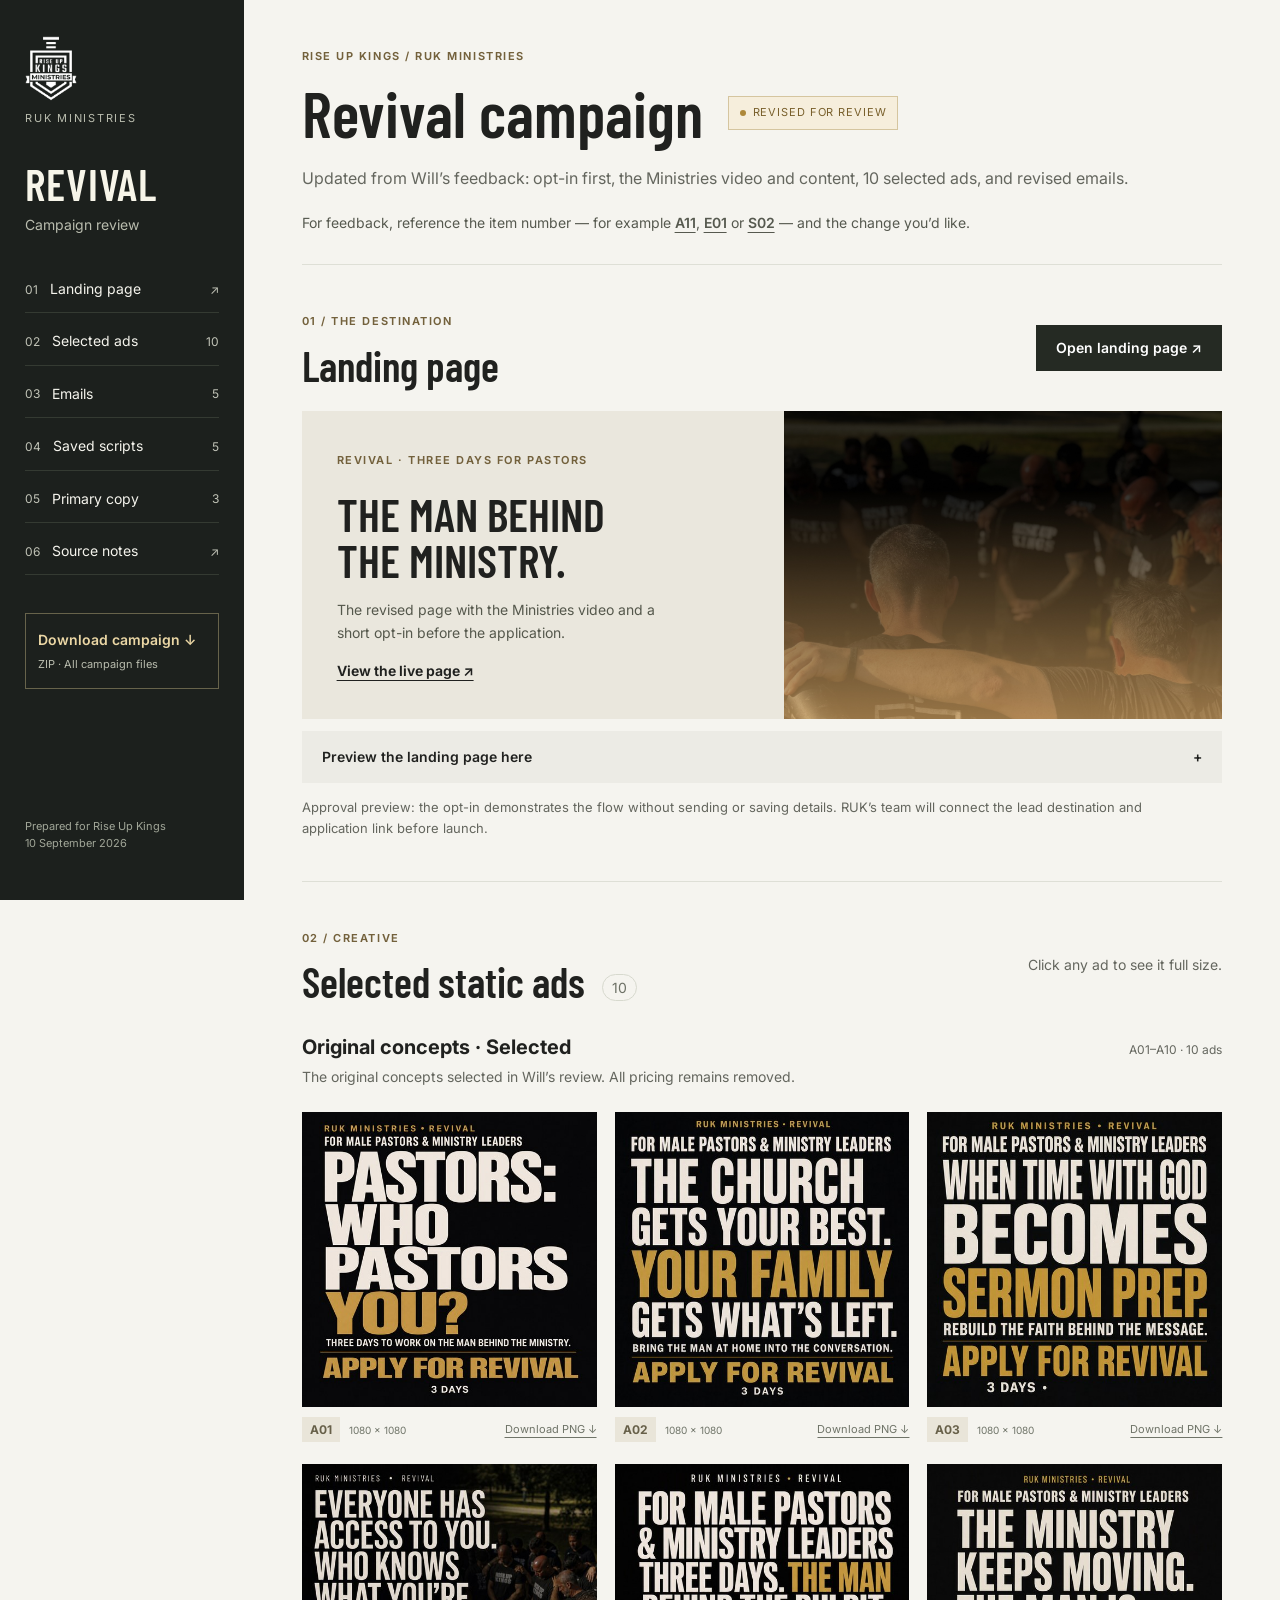
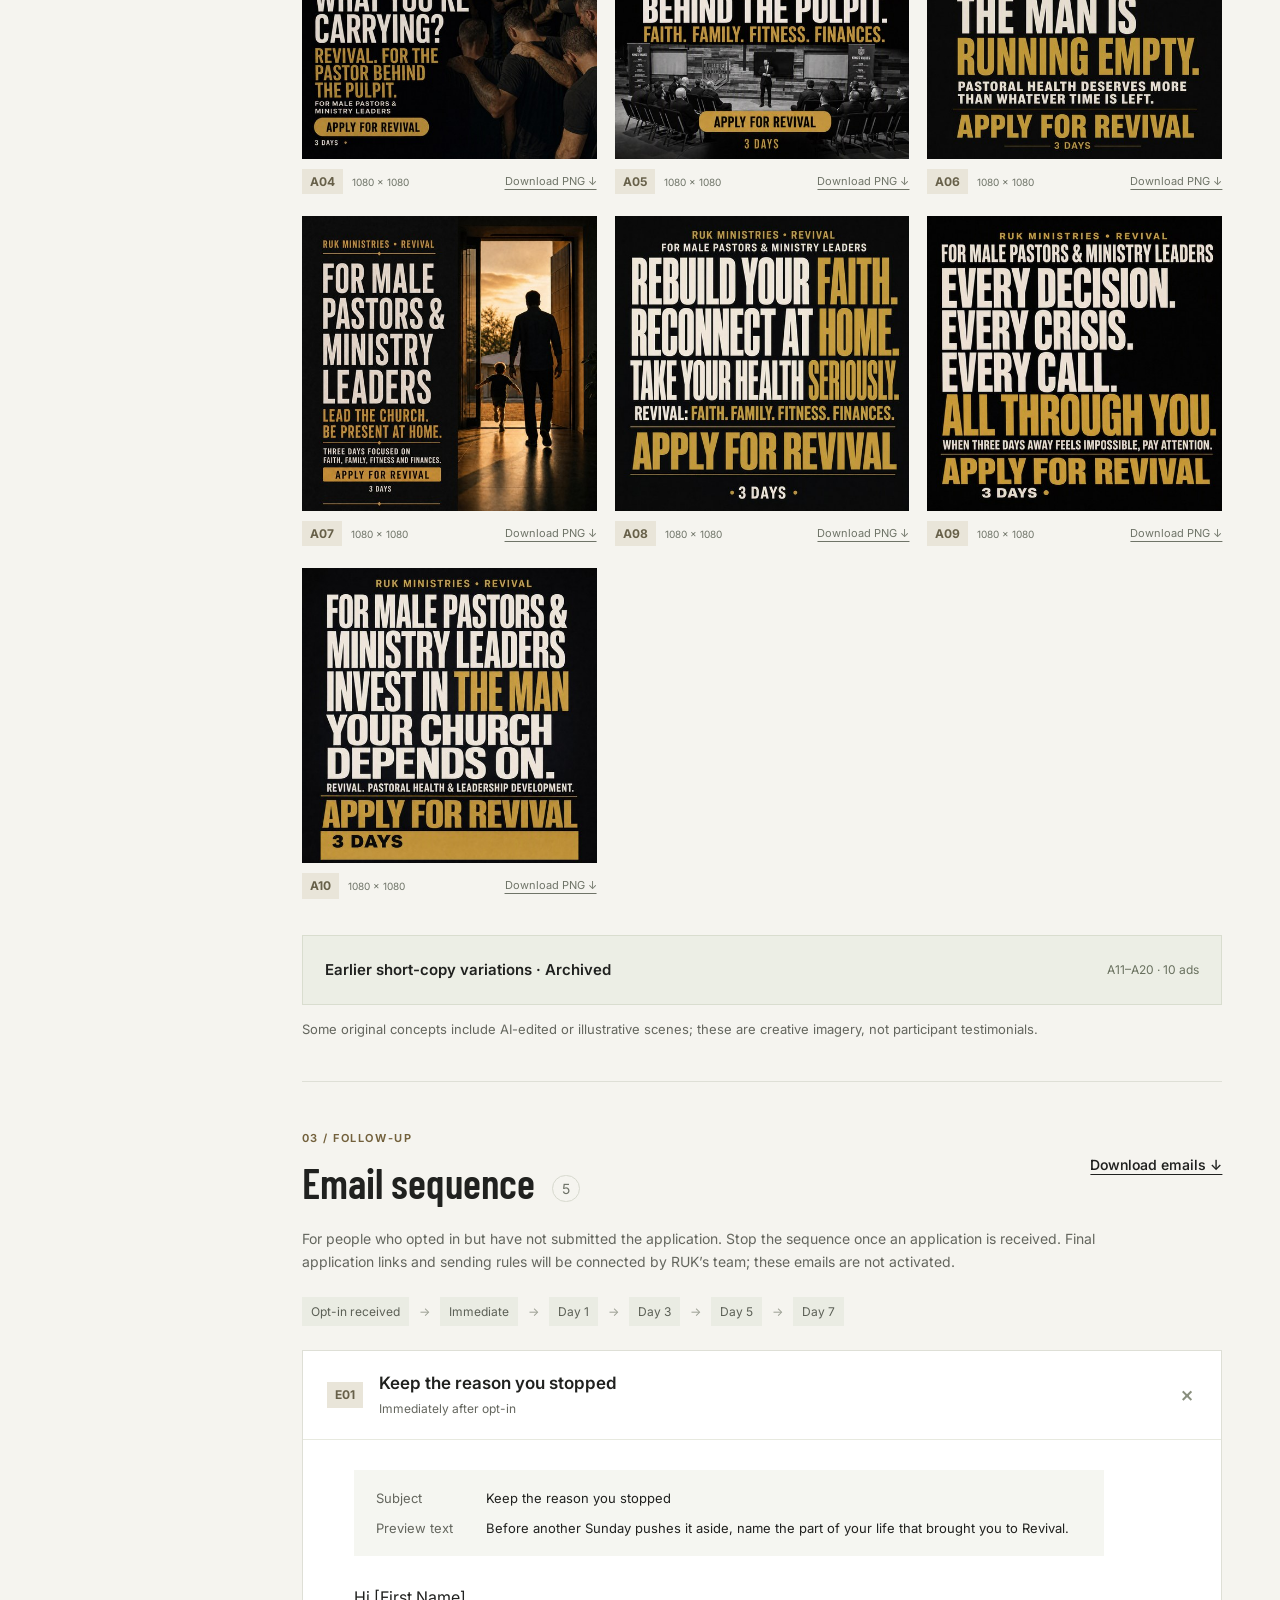
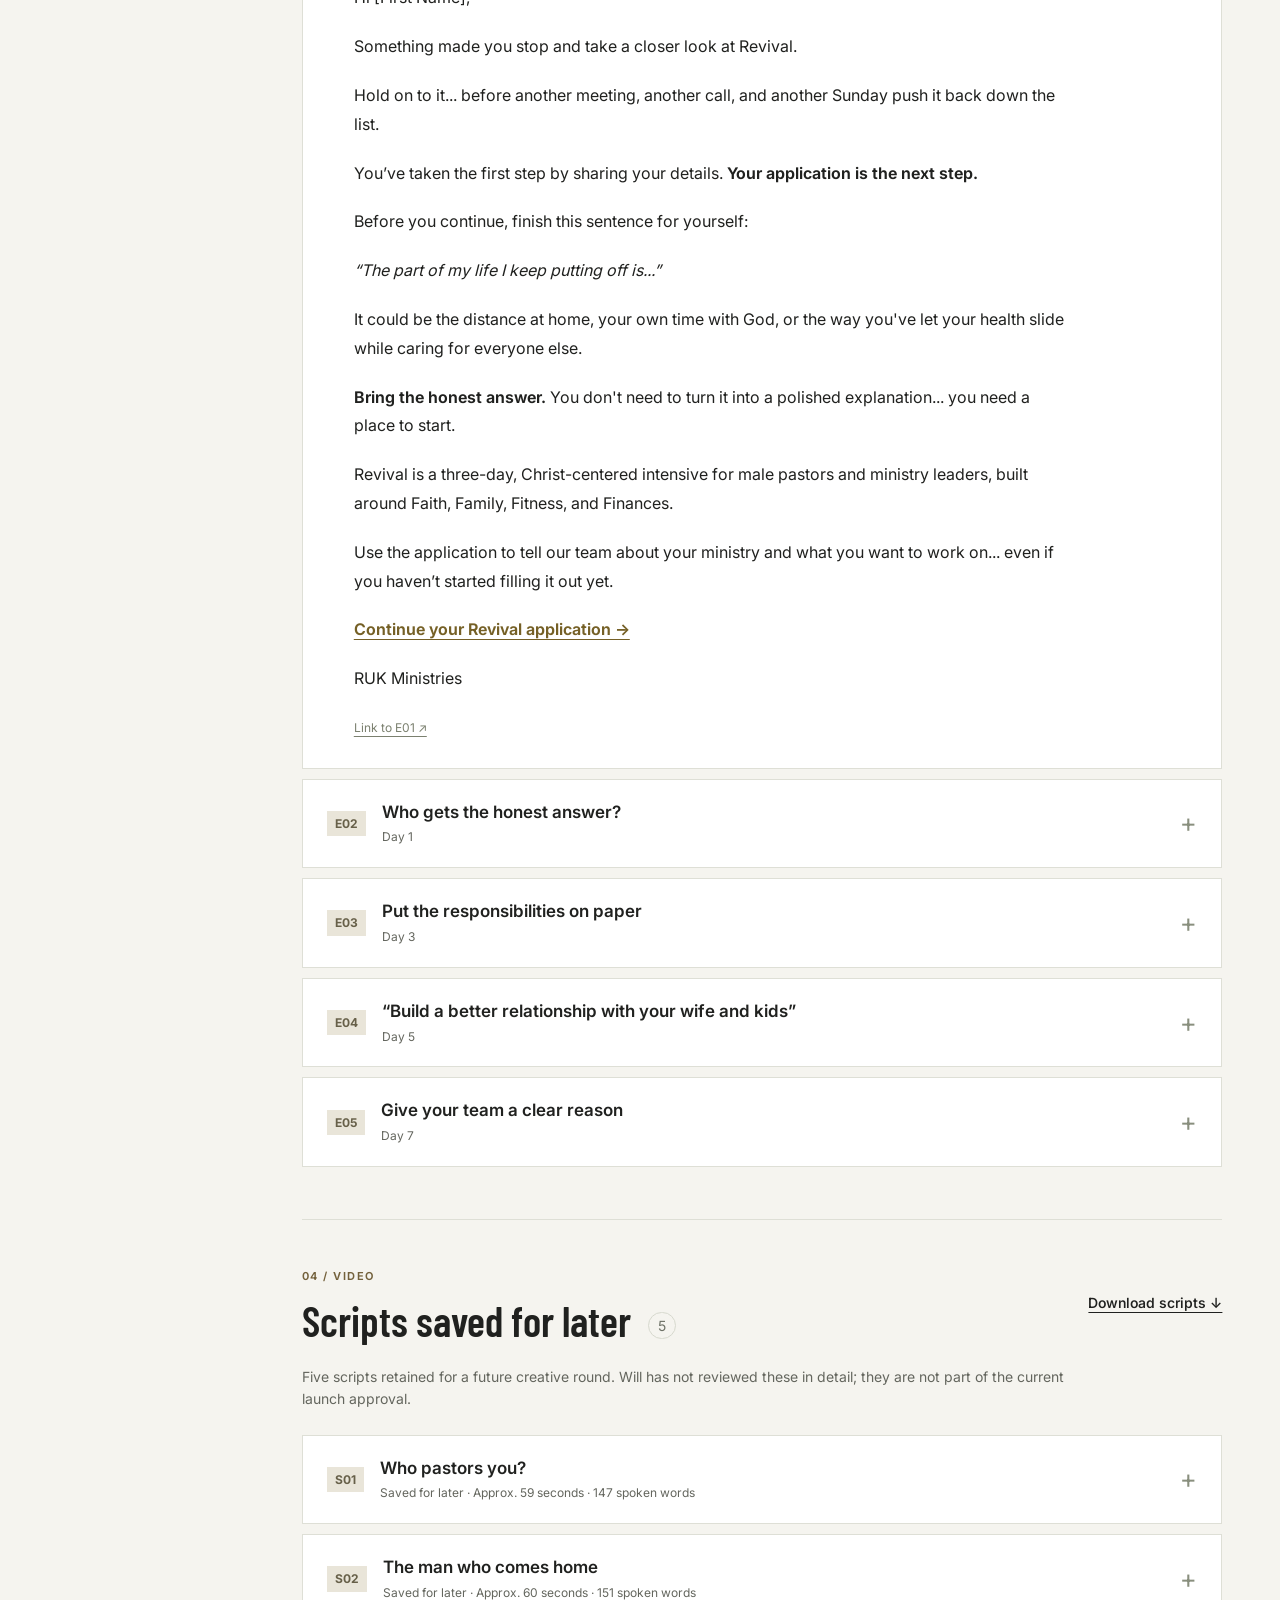
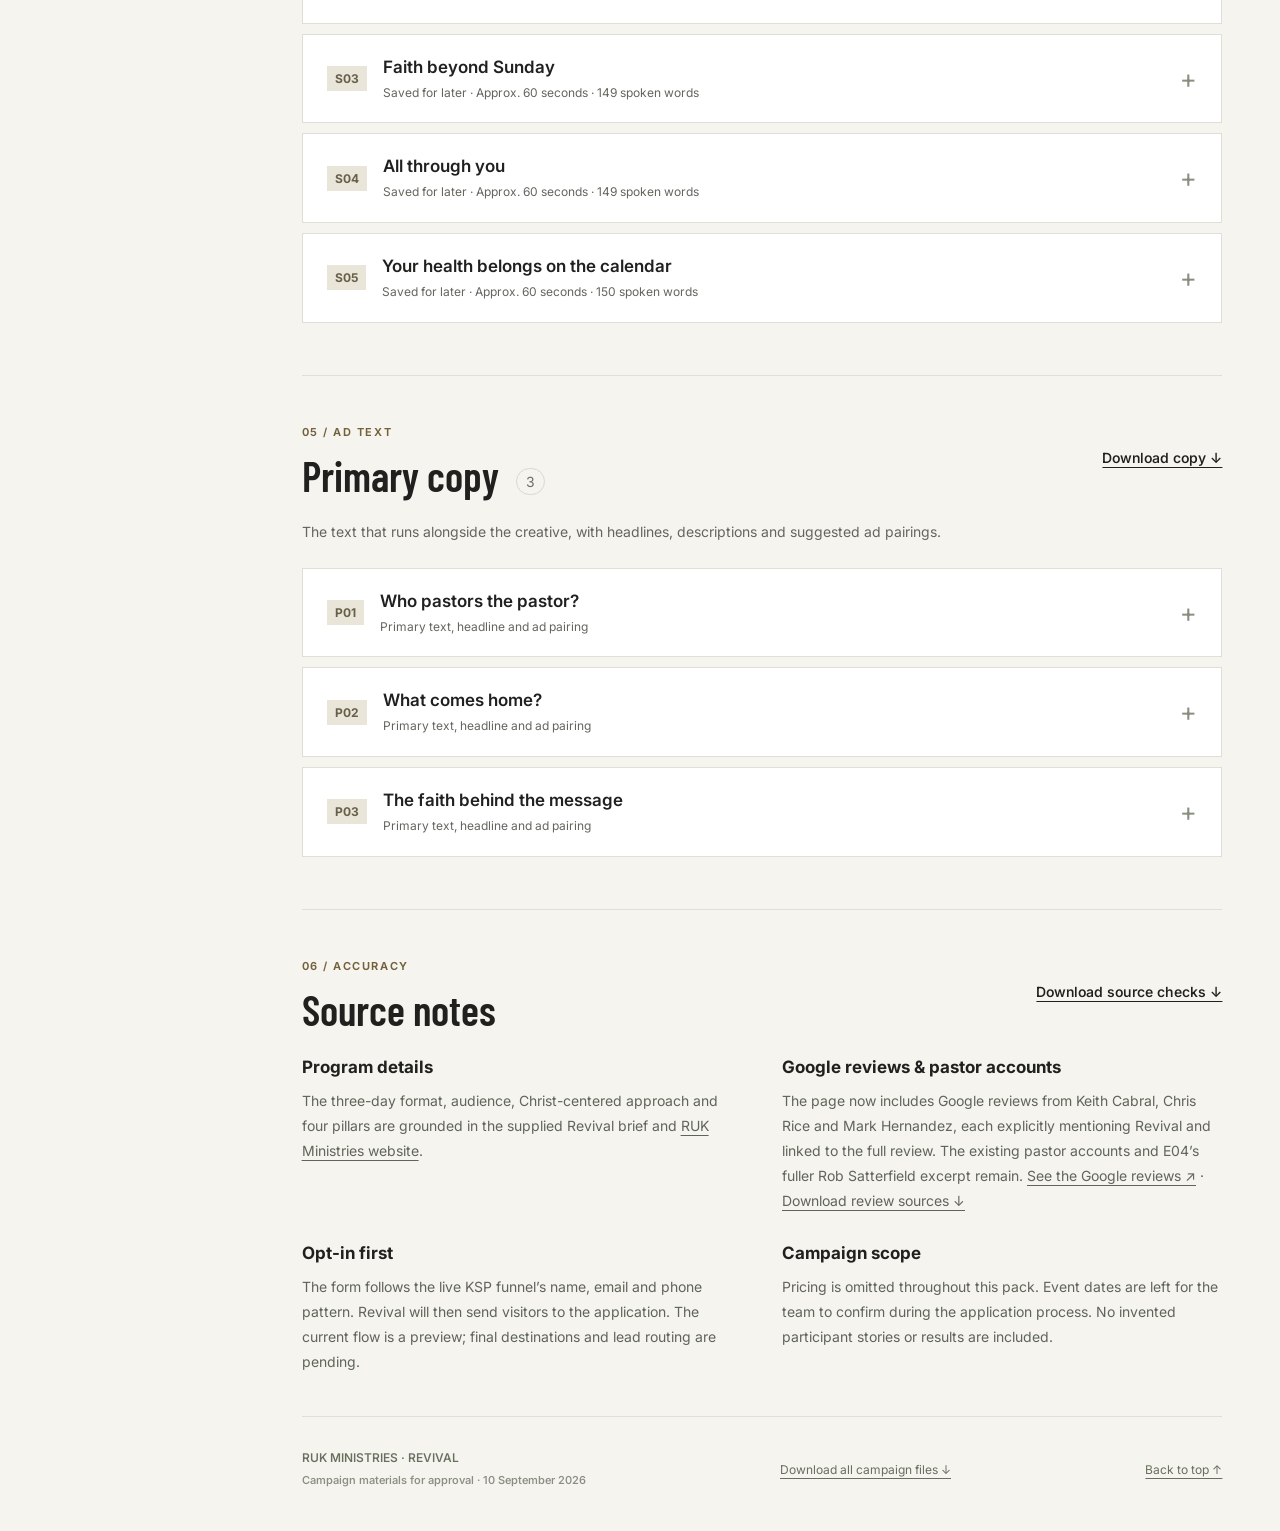
==== commit d5da7b51: "Add sourced Revival-specific Google review excerpts" ====
--- a/docs/review/index.html
+++ b/docs/review/index.html
@@ -8,6 +8,6 @@
 <section id="emails"><div class="section-heading"><div><span class="eyebrow">03 / FOLLOW-UP</span><h2>Email sequence <span class="count">5</span></h2></div><a class="text-link" href="downloads/emails.md" download>Download emails ↓</a></div><p class="section-intro">For people who opted in but have not submitted the application. Stop the sequence once an application is received. Final application links and sending rules will be connected by RUK’s team; these emails are not activated.</p><div class="sequence"><span>Opt-in received</span><b>→</b><span>Immediate</span><b>→</b><span>Day 1</span><b>→</b><span>Day 3</span><b>→</b><span>Day 5</span><b>→</b><span>Day 7</span></div><details class="copy-item" id="E01" open><summary><span class="ref">E01</span><span class="summary-title">Keep the reason you stopped<small>Immediately after opt-in</small></span><span class="toggle" aria-hidden="true">+</span></summary><div class="copy-inner"><dl class="email-meta"><dt>Subject</dt><dd>Keep the reason you stopped</dd><dt>Preview text</dt><dd>Before another Sunday pushes it aside, name the part of your life that brought you to Revival.</dd></dl><div class="prose"><p>Hi [First Name],</p><p>Something made you stop and take a closer look at Revival.</p><p>Hold on to it... before another meeting, another call, and another Sunday push it back down the list.</p><p>You’ve taken the first step by sharing your details. <strong>Your application is the next step.</strong></p><p>Before you continue, finish this sentence for yourself:</p><p><em>“The part of my life I keep putting off is...”</em></p><p>It could be the distance at home, your own time with God, or the way you&#x27;ve let your health slide while caring for everyone else.</p><p><strong>Bring the honest answer.</strong> You don&#x27;t need to turn it into a polished explanation... you need a place to start.</p><p>Revival is a three-day, Christ-centered intensive for male pastors and ministry leaders, built around Faith, Family, Fitness, and Finances.</p><p>Use the application to tell our team about your ministry and what you want to work on... even if you haven’t started filling it out yet.</p><p><a class="email-cta" href="../application-preview.html" target="_blank" rel="noopener">Continue your Revival application →</a></p><p>RUK Ministries</p></div><a class="permalink" href="#E01">Link to E01 ↗</a></div></details><details class="copy-item" id="E02" ><summary><span class="ref">E02</span><span class="summary-title">Who gets the honest answer?<small>Day 1</small></span><span class="toggle" aria-hidden="true">+</span></summary><div class="copy-inner"><dl class="email-meta"><dt>Subject</dt><dd>Who gets the honest answer?</dd><dt>Preview text</dt><dd>One practical question for the pastor who hears everyone else’s problems and carries his own.</dd></dl><div class="prose"><p>Hi [First Name],</p><p>Someone asks how you&#x27;re doing, and you say, “Busy, but good.”</p><p>The conversation moves on... and the thing you needed to say stays with you.</p><p>Your title can make that answer feel easier. You&#x27;re used to bringing steadiness into a room, and you don&#x27;t want your own struggles to become somebody else&#x27;s concern.</p><p>But <strong>being relied on doesn&#x27;t remove your need for support.</strong></p><p>Write down the name of one person you trust enough to give a fuller answer.</p><p>Then write the sentence you&#x27;ve been editing in your head... the one about your marriage, your faith, or the weight of another week.</p><p>You decide what to share and with whom. Start by being <em>honest with yourself</em> about what you&#x27;ve been carrying.</p><p>Revival brings male pastors and ministry leaders together for Christ-centered training, experiential work, and brotherhood.</p><p>If this is the part of your life that brought you here... tell our team about it in your application.</p><p><a class="email-cta" href="../application-preview.html" target="_blank" rel="noopener">Continue your Revival application →</a></p><p>RUK Ministries</p></div><a class="permalink" href="#E02">Link to E02 ↗</a></div></details><details class="copy-item" id="E03" ><summary><span class="ref">E03</span><span class="summary-title">Put the responsibilities on paper<small>Day 3</small></span><span class="toggle" aria-hidden="true">+</span></summary><div class="copy-inner"><dl class="email-meta"><dt>Subject</dt><dd>Put the responsibilities on paper</dd><dt>Preview text</dt><dd>A clearer way to think about time away, team coverage, and the work that keeps coming to you.</dd></dl><div class="prose"><p>Hi [First Name],</p><p>Three days away looks impossible when every responsibility stays in your head.</p><p>Put them on paper... then look at each one separately.</p><p>For each responsibility, write:</p><ol><li><strong>What actually needs to happen?</strong> Be specific about the task and the deadline.</li><li><strong>Who can own it?</strong> Name a person, rather than writing “the team.”</li><li><strong>What would they need from you first?</strong> Information, a clear decision, or permission to act?</li></ol><p>You may find work that needs preparation. You may find something only you can do... and something you&#x27;ve kept doing because nobody else has been given ownership.</p><p>That gives you a practical starting point for the conversation with your staff, family, or elders.</p><p>Revival is a three-day experience. Use your application to explain your situation. Our team can then talk through the schedule and participation requirements before you make arrangements.</p><p><em>“I can&#x27;t leave”</em> deserves a closer look... with the actual responsibilities in front of you.</p><p><a class="email-cta" href="../application-preview.html" target="_blank" rel="noopener">Continue your Revival application →</a></p><p>RUK Ministries</p></div><a class="permalink" href="#E03">Link to E03 ↗</a></div></details><details class="copy-item" id="E04" ><summary><span class="ref">E04</span><span class="summary-title">“Build a better relationship with your wife and kids”<small>Day 5</small></span><span class="toggle" aria-hidden="true">+</span></summary><div class="copy-inner"><dl class="email-meta"><dt>Subject</dt><dd>“Build a better relationship with your wife and kids”</dd><dt>Preview text</dt><dd>Pastor Rob Satterfield describes the community and personal work he found at RUK Revival.</dd></dl><div class="prose"><p>Hi [First Name],</p><p>“I cannot tell you how much RUK Revival meant to me. If you are a pastor and you want to grow in goals, change things up, get past sin, get safe community, and build a better relationship with your wife and kids, RUK is for you. Buckle up and get ready. It&#x27;s life changing.”</p><p>Sr Pastor Rob Satterfield, Oak Hill Baptist, TX</p><p>Notice what Rob chose to talk about... his goals, the things he needed to face, community, and his relationship with his wife and kids.</p><p><strong>The life behind the title.</strong></p><p>Those things can be difficult to put on the agenda when everyone else needs something from you.</p><p>But they’re still there when the service is over... and they deserve an honest answer.</p><p>Pick one thing from Rob’s account that you want to address in your own life.</p><p>Get specific. What keeps happening? What have you been putting off?</p><p>Revival brings Faith, Family, Fitness, and Finances into three days of Christ-centered training, experiential work, and brotherhood.</p><p>Rob’s account is his own. <strong>Your application starts with your circumstances</strong>... and what you want our team to understand before the next conversation.</p><p><a class="email-cta" href="../application-preview.html" target="_blank" rel="noopener">Continue your Revival application →</a></p><p>RUK Ministries</p></div><a class="permalink" href="#E04">Link to E04 ↗</a></div></details><details class="copy-item" id="E05" ><summary><span class="ref">E05</span><span class="summary-title">Give your team a clear reason<small>Day 7</small></span><span class="toggle" aria-hidden="true">+</span></summary><div class="copy-inner"><dl class="email-meta"><dt>Subject</dt><dd>Give your team a clear reason</dd><dt>Preview text</dt><dd>How to explain the purpose of attending Revival and the coverage your ministry would need.</dd></dl><div class="prose"><p>Hi [First Name],</p><p>A conversation with your elders goes further when you can explain why you&#x27;re asking for time away.</p><p>Start with the part of your life that needs attention... and connect it to the responsibilities you carry.</p><p>You could put it this way:</p><p><em>“I want to attend Revival because I need to give focused attention to [area of my life]. It&#x27;s a three-day, Christ-centered experience for male pastors and ministry leaders. Before making arrangements, I&#x27;d like us to discuss the purpose and how we would cover my responsibilities.”</em></p><p>Use your own words. <strong>Be specific about the reason.</strong></p><p>Your team can work with a clear explanation... far more easily than a vague request for a few days away.</p><p>Our team can explain the program and help you get the information needed for that conversation.</p><p>You asked about Revival because something deserved attention. Bring that reason back into view... and take the next step.</p><p><a class="email-cta" href="../application-preview.html" target="_blank" rel="noopener">Continue your Revival application →</a></p><p>RUK Ministries</p></div><a class="permalink" href="#E05">Link to E05 ↗</a></div></details></section>
 <section id="scripts"><div class="section-heading"><div><span class="eyebrow">04 / VIDEO</span><h2>Scripts saved for later <span class="count">5</span></h2></div><a class="text-link" href="downloads/scripts.md" download>Download scripts ↓</a></div><p class="section-intro">Five scripts retained for a future creative round. Will has not reviewed these in detail; they are not part of the current launch approval.</p><details class="copy-item" id="S01"><summary><span class="ref">S01</span><span class="summary-title">Who pastors you?<small>Saved for later · Approx. 59 seconds · 147 spoken words</small></span><span class="toggle" aria-hidden="true">+</span></summary><div class="copy-inner"><div class="prose"><p>You can finish the sermon and still avoid the conversation you need to have.</p><p>Pastor, everybody knows where to find you when something goes wrong. You take the call, work through the conflict, and get ready to preach again.</p><p>But when you&#x27;re the one struggling, who gets the honest answer?</p><p>If keeping the ministry moving means your own faith, marriage, and health keep getting postponed, that pattern needs attention.</p><p>Revival is a three-day, Christ-centered intensive for male pastors and ministry leaders. Through training, experiential work, and brotherhood, we bring Faith, Family, Fitness, and Finances into the same room.</p><p>You come as a man with a life to work on, alongside other men carrying ministry responsibility.</p><p>Start by telling us what&#x27;s happening behind your public role. The application gives our team that context and starts the next step toward a conversation.</p><p>Click below and start your Revival application.</p></div><a class="permalink" href="#S01">Link to S01 ↗</a></div></details><details class="copy-item" id="S02"><summary><span class="ref">S02</span><span class="summary-title">The man who comes home<small>Saved for later · Approx. 60 seconds · 151 spoken words</small></span><span class="toggle" aria-hidden="true">+</span></summary><div class="copy-inner"><div class="prose"><p>Your wife supports your calling. She still needs her husband.</p><p>You can be at the dinner table and still be in the staff meeting. The phone lights up, you answer one more message, and the conversation at home has to wait again.</p><p>When that becomes the pattern, your family gets the hours on the calendar without getting your attention.</p><p>Look honestly at the man who walks through your front door. What would your family ask him to change?</p><p>Revival gives male pastors and ministry leaders three days to work on the life behind the calling.</p><p>It&#x27;s Christ-centered training, experiential work, and brotherhood across Faith, Family, Fitness, and Finances. Your marriage and family belong in that work, alongside your ministry responsibilities.</p><p>Our team can talk through the experience and what taking part would involve for you.</p><p>Click below and start your Revival application. Tell us what you want to address at home.</p></div><a class="permalink" href="#S02">Link to S02 ↗</a></div></details><details class="copy-item" id="S03"><summary><span class="ref">S03</span><span class="summary-title">Faith beyond Sunday<small>Saved for later · Approx. 60 seconds · 149 spoken words</small></span><span class="toggle" aria-hidden="true">+</span></summary><div class="copy-inner"><div class="prose"><p>When did time with God become another deadline for Sunday?</p><p>You open your Bible and immediately think about the sermon. A passage becomes a teaching point, then you&#x27;re thinking about how to explain it to everybody else.</p><p>Preparing that message matters. Your own walk with Christ needs attention every day, too.</p><p>When personal prayer keeps getting squeezed between ministry tasks, give it a place that the next deadline can&#x27;t take away.</p><p>Revival is a three-day, Christ-centered intensive for male pastors and ministry leaders. The work reaches into Faith, Family, Fitness, and Finances through training, experiential work, and brotherhood.</p><p>That means bringing your own life into the conversation, including the habits and pressures that follow you home from church.</p><p>You already give serious attention to what you teach. Give serious attention to the man teaching it.</p><p>Click below and start your Revival application. Tell our team what brought you here.</p></div><a class="permalink" href="#S03">Link to S03 ↗</a></div></details><details class="copy-item" id="S04"><summary><span class="ref">S04</span><span class="summary-title">All through you<small>Saved for later · Approx. 60 seconds · 149 spoken words</small></span><span class="toggle" aria-hidden="true">+</span></summary><div class="copy-inner"><div class="prose"><p>If every decision needs you, three days away will feel impossible.</p><p>The staff needs an answer, a family needs help, and a problem lands on your phone before you&#x27;ve finished dealing with the last one.</p><p>Then you look at taking time away and see everything that could go wrong.</p><p>Start with the responsibilities. Which ones genuinely need you? Which ones could someone else carry with clear direction and the authority to make a decision?</p><p>Those questions deserve attention before your calendar fills up again.</p><p>Revival is a three-day, Christ-centered intensive for male pastors and ministry leaders. Through training, experiential work, and brotherhood, we focus on Faith, Family, Fitness, and Finances.</p><p>Bring the man carrying the ministry into the work, and talk with our team about the experience and the practical steps involved in attending.</p><p>Click below and start your Revival application. Make room for the conversation you&#x27;ve kept postponing.</p></div><a class="permalink" href="#S04">Link to S04 ↗</a></div></details><details class="copy-item" id="S05"><summary><span class="ref">S05</span><span class="summary-title">Your health belongs on the calendar<small>Saved for later · Approx. 60 seconds · 150 spoken words</small></span><span class="toggle" aria-hidden="true">+</span></summary><div class="copy-inner"><div class="prose"><p>Your calendar has room for the whole congregation. Where are you on it?</p><p>There&#x27;s a visit to make, another meeting to prepare for, and somebody who needs you before the day ends.</p><p>So the walk gets skipped, dinner gets rushed, and the time you meant to spend looking after yourself disappears.</p><p>If your health only gets whatever time ministry leaves behind, it keeps losing its place.</p><p>You need to give that part of your life attention on purpose.</p><p>Revival brings male pastors and ministry leaders together for three days of Christ-centered training, experiential work, and brotherhood.</p><p>We work across Faith, Family, Fitness, and Finances because your physical habits, relationships, and walk with God all belong in the conversation.</p><p>Come ready to look honestly at what you&#x27;ve been putting off. Our team can explain the experience and participation requirements before you make a decision.</p><p>Click below and start your Revival application.</p></div><a class="permalink" href="#S05">Link to S05 ↗</a></div></details></section>
 <section id="primary"><div class="section-heading"><div><span class="eyebrow">05 / AD TEXT</span><h2>Primary copy <span class="count">3</span></h2></div><a class="text-link" href="downloads/primary-copy.md" download>Download copy ↓</a></div><p class="section-intro">The text that runs alongside the creative, with headlines, descriptions and suggested ad pairings.</p><details class="copy-item" id="P01"><summary><span class="ref">P01</span><span class="summary-title">Who pastors the pastor?<small>Primary text, headline and ad pairing</small></span><span class="toggle" aria-hidden="true">+</span></summary><div class="copy-inner"><div class="prose"><p>Everyone knows where to find the pastor when something goes wrong.</p><p>A marriage needs help. A staff member needs an answer. Another family needs him on the phone.</p><p>But who hears what he is carrying?</p><p>The ministry can keep moving while his own faith, family, health, and finances get pushed further down the list. By Sunday, he is back in the pulpit with another message ready.</p><p>Revival gives the man behind that message three days to do the work he keeps postponing.</p><p>Christ-centered training. Experiential work. Brotherhood with male pastors and ministry leaders. Faith, Family, Fitness, and Finances.</p><p>Read about Revival and start the application.</p><p><strong>Headline:</strong> Pastors: Who Pastors You?  <br><strong>Description:</strong> Three days for the man behind the ministry.  <br><strong>Platform button:</strong> Learn More  <br><strong>Static matches:</strong> 01, 04, 05, 06, 08, 10.</p></div><a class="permalink" href="#P01">Link to P01 ↗</a></div></details><details class="copy-item" id="P02"><summary><span class="ref">P02</span><span class="summary-title">What comes home?<small>Primary text, headline and ad pairing</small></span><span class="toggle" aria-hidden="true">+</span></summary><div class="copy-inner"><div class="prose"><p>The church gets his strongest hours. His family gets the man who is left at the end of them.</p><p>He is at dinner, but his mind is still in the meeting. His wife is talking, but another call is coming in. The kids want his attention, and he is trying to find enough energy to give it.</p><p>That cost deserves a place in the conversation.</p><p>Revival is a three-day, Christ-centered intensive for male pastors and ministry leaders. It brings the man at home into the work, alongside his faith, health, and personal financial stewardship.</p><p>Come prepared to look honestly at the life behind the calling, with training, experiential work, and men who understand ministry responsibility.</p><p>See what Revival involves and apply.</p><p><strong>Headline:</strong> The Man Who Comes Home Matters  <br><strong>Description:</strong> Faith. Family. Fitness. Finances.  <br><strong>Platform button:</strong> Learn More  <br><strong>Static matches:</strong> 02, 07, 08.</p></div><a class="permalink" href="#P02">Link to P02 ↗</a></div></details><details class="copy-item" id="P03"><summary><span class="ref">P03</span><span class="summary-title">The faith behind the message<small>Primary text, headline and ad pairing</small></span><span class="toggle" aria-hidden="true">+</span></summary><div class="copy-inner"><div class="prose"><p>An open Bible. A Sunday deadline. Another message to prepare.</p><p>For a pastor, time with God can quietly become another part of the job. There is always somebody else who needs a word, a lesson, or an answer.</p><p>His own walk with Christ needs attention, too.</p><p>Revival brings male pastors and ministry leaders together for three days of Christ-centered training, experiential work, and brotherhood. The work reaches into Faith, Family, Fitness, and Finances, including the parts of life that keep getting postponed for ministry.</p><p>Give the man behind the pulpit time to face what he is carrying.</p><p>Read about Revival and start the application.</p><p><strong>Headline:</strong> Rebuild the Faith Behind the Message  <br><strong>Description:</strong> Revival. A three-day intensive for pastors.  <br><strong>Platform button:</strong> Learn More  <br><strong>Static matches:</strong> 03, 05, 09.</p></div><a class="permalink" href="#P03">Link to P03 ↗</a></div></details></section>
-<section id="sources"><div class="section-heading"><div><span class="eyebrow">06 / ACCURACY</span><h2>Source notes</h2></div><a class="text-link" href="downloads/source-checks.md" download>Download source checks ↓</a></div><div class="source-grid"><article><h3>Program details</h3><p>The three-day format, audience, Christ-centered approach and four pillars are grounded in the supplied Revival brief and <a href="https://rukministries.com/" target="_blank" rel="noopener">RUK Ministries website</a>.</p></article><article><h3>Pastor quotation</h3><p>The page carries three attributed pastor accounts from the Ministries website. E04 now uses a fuller excerpt of Rob Satterfield’s Revival account. No general Google rating or review count is presented as Revival-specific proof.</p></article><article><h3>Opt-in first</h3><p>The form follows the live KSP funnel’s name, email and phone pattern. Revival will then send visitors to the application. The current flow is a preview; final destinations and lead routing are pending.</p></article><article><h3>Campaign scope</h3><p>Pricing is omitted throughout this pack. Event dates are left for the team to confirm during the application process. No invented participant stories or results are included.</p></article></div></section>
+<section id="sources"><div class="section-heading"><div><span class="eyebrow">06 / ACCURACY</span><h2>Source notes</h2></div><a class="text-link" href="downloads/source-checks.md" download>Download source checks ↓</a></div><div class="source-grid"><article><h3>Program details</h3><p>The three-day format, audience, Christ-centered approach and four pillars are grounded in the supplied Revival brief and <a href="https://rukministries.com/" target="_blank" rel="noopener">RUK Ministries website</a>.</p></article><article><h3>Google reviews &amp; pastor accounts</h3><p>The page now includes Google reviews from Keith Cabral, Chris Rice and Mark Hernandez, each explicitly mentioning Revival and linked to the full review. The existing pastor accounts and E04’s fuller Rob Satterfield excerpt remain. <a href="../#google-reviews" target="_blank" rel="noopener">See the Google reviews ↗</a> · <a href="downloads/google-reviews.md" download>Download review sources ↓</a></p></article><article><h3>Opt-in first</h3><p>The form follows the live KSP funnel’s name, email and phone pattern. Revival will then send visitors to the application. The current flow is a preview; final destinations and lead routing are pending.</p></article><article><h3>Campaign scope</h3><p>Pricing is omitted throughout this pack. Event dates are left for the team to confirm during the application process. No invented participant stories or results are included.</p></article></div></section>
 <footer><span>RUK MINISTRIES · REVIVAL<br><small>Campaign materials for approval · 10 September 2026</small></span><a href="downloads/revival-campaign.zip" download>Download all campaign files ↓</a><a href="#overview">Back to top ↑</a></footer></main>
 <script>function revealLinkedItem(){let id;try{id=decodeURIComponent(location.hash.slice(1));}catch{return;}let item=document.getElementById(id);while(item){if(item.tagName==='DETAILS')item.open=true;item=item.parentElement;}}window.addEventListener('hashchange',revealLinkedItem);revealLinkedItem();</script></body></html>
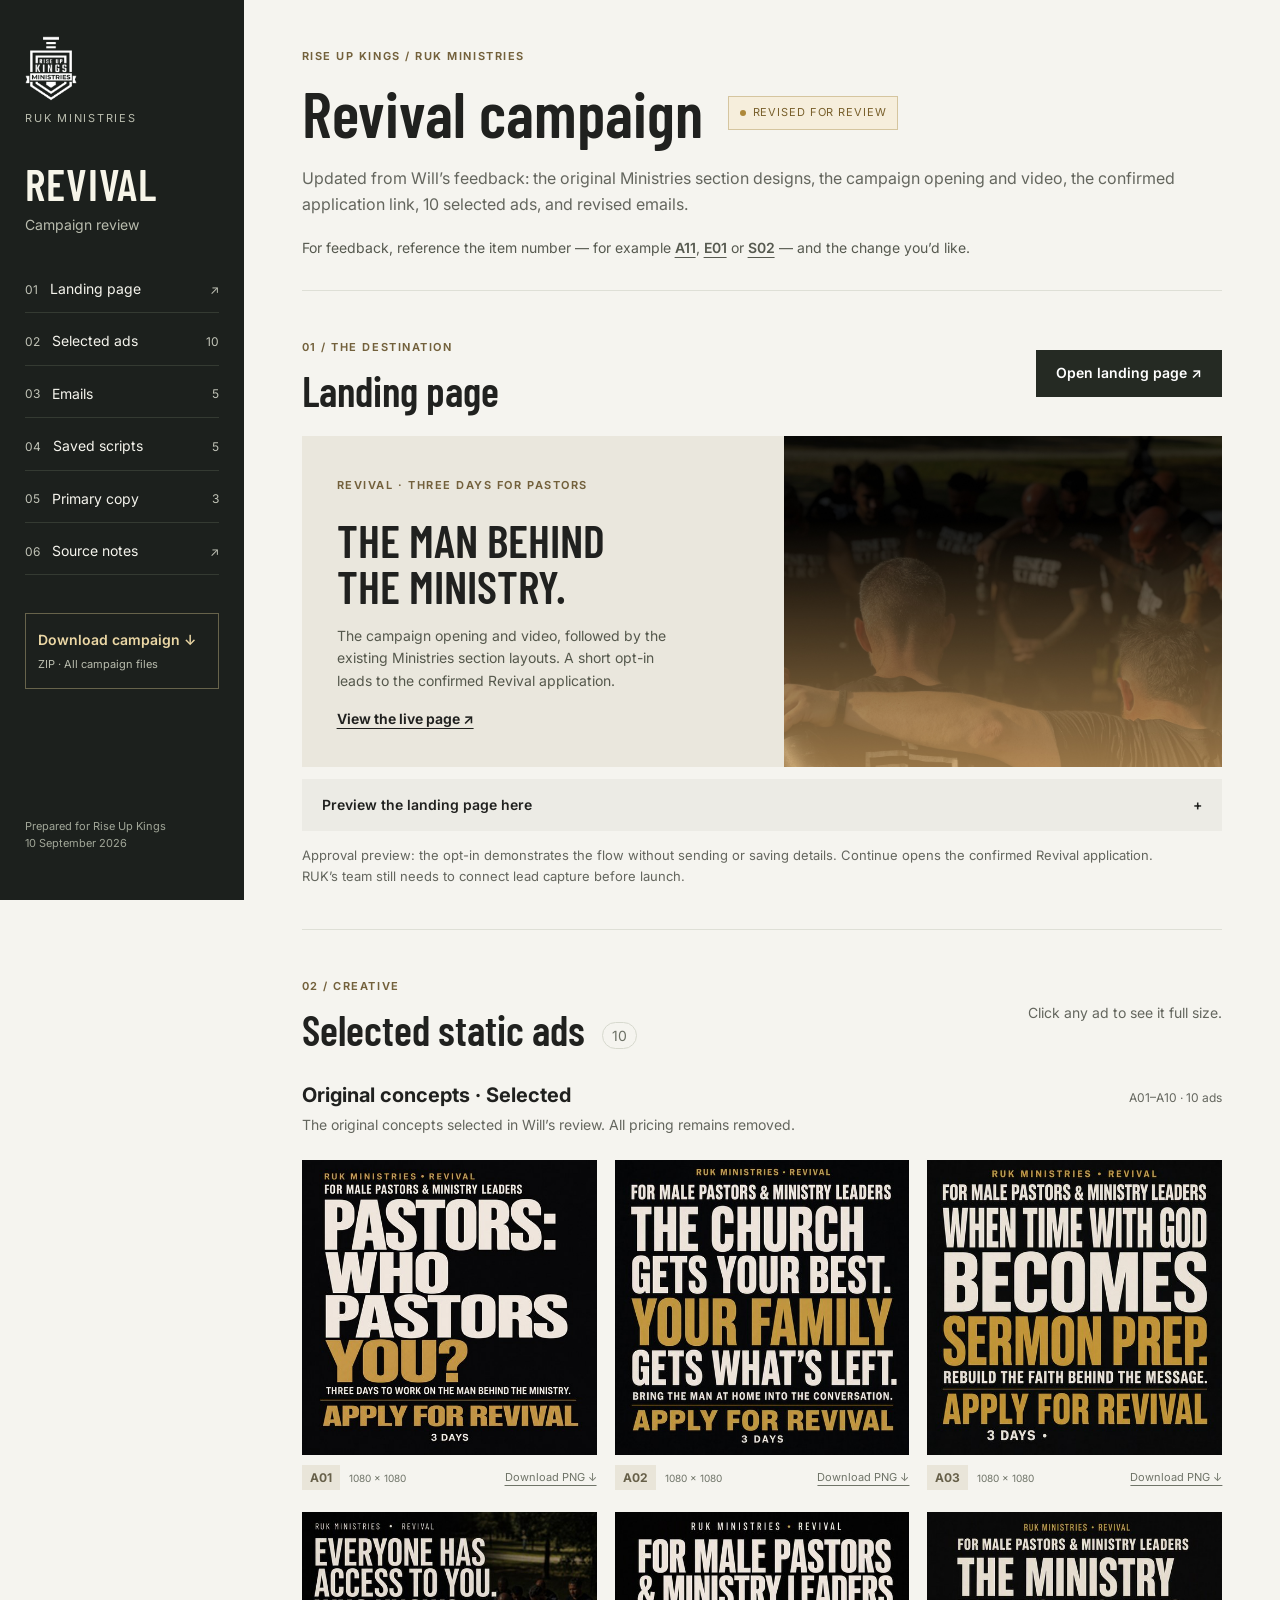
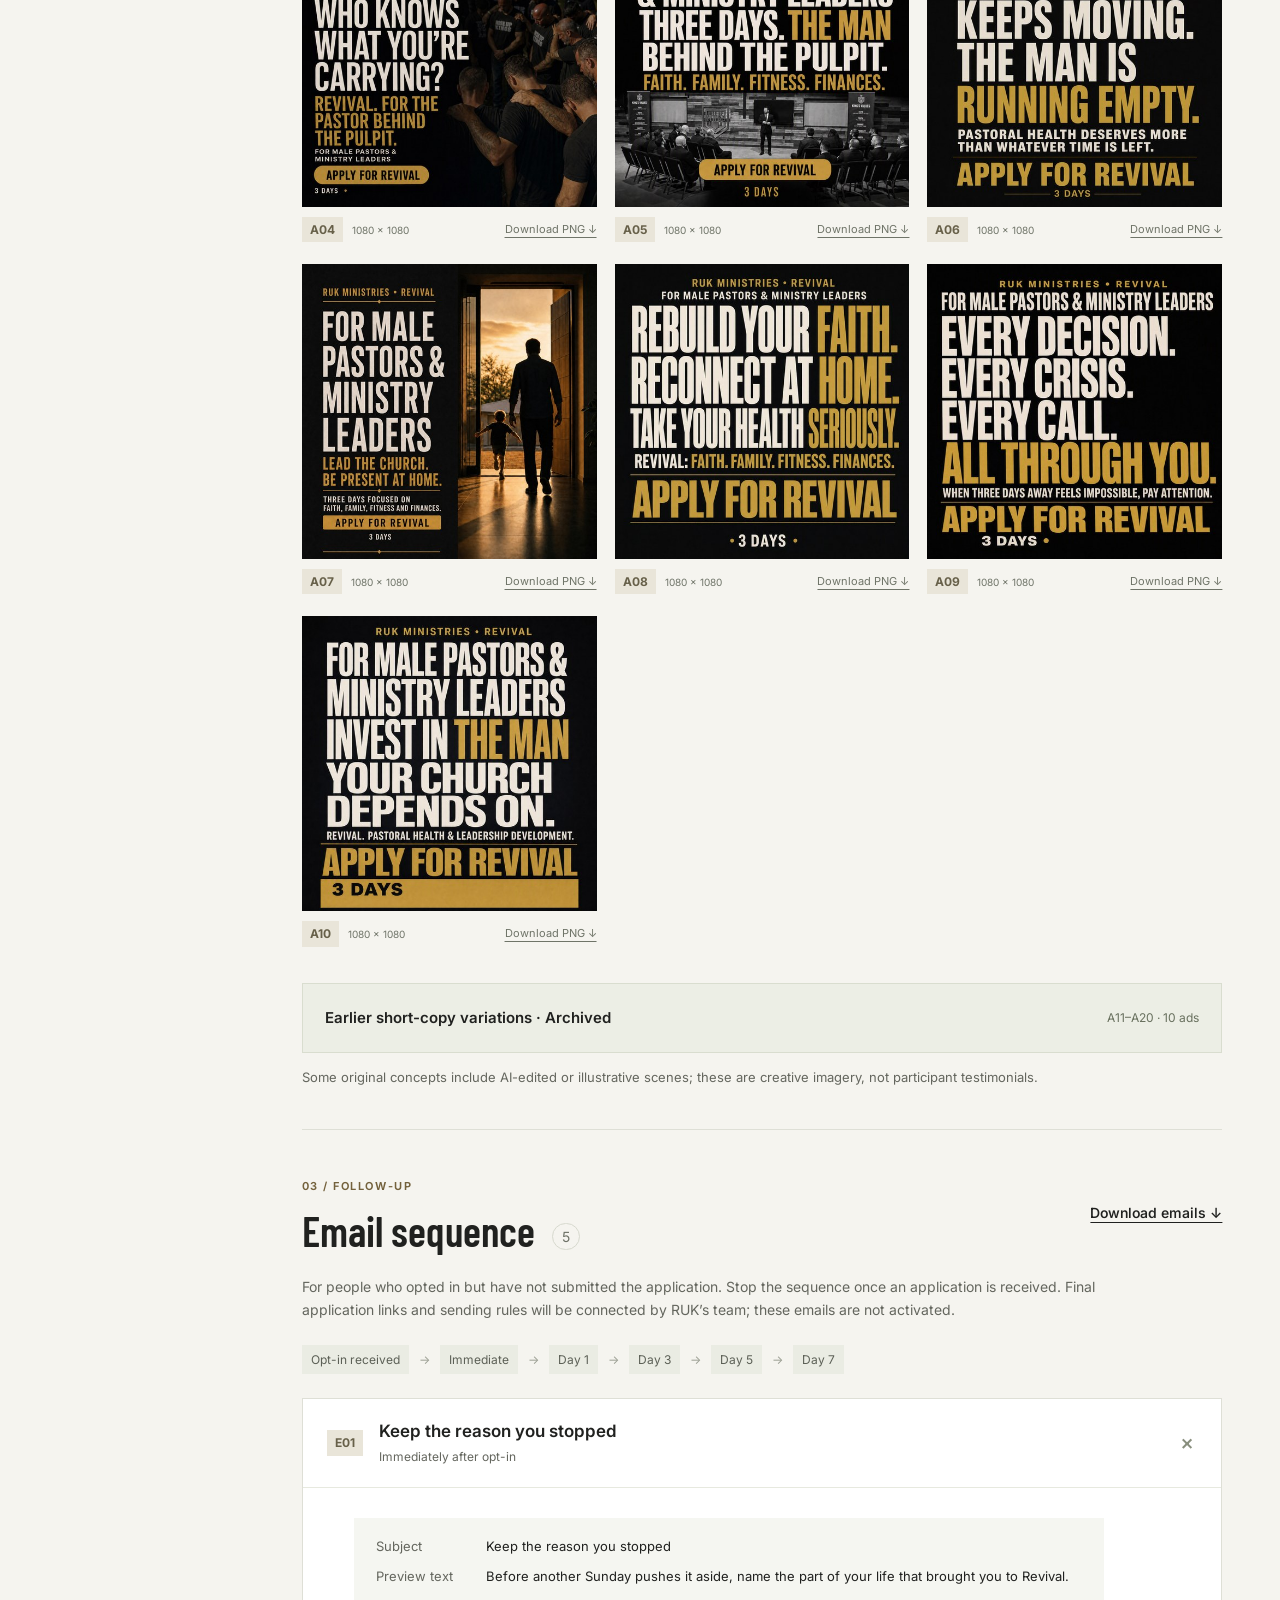
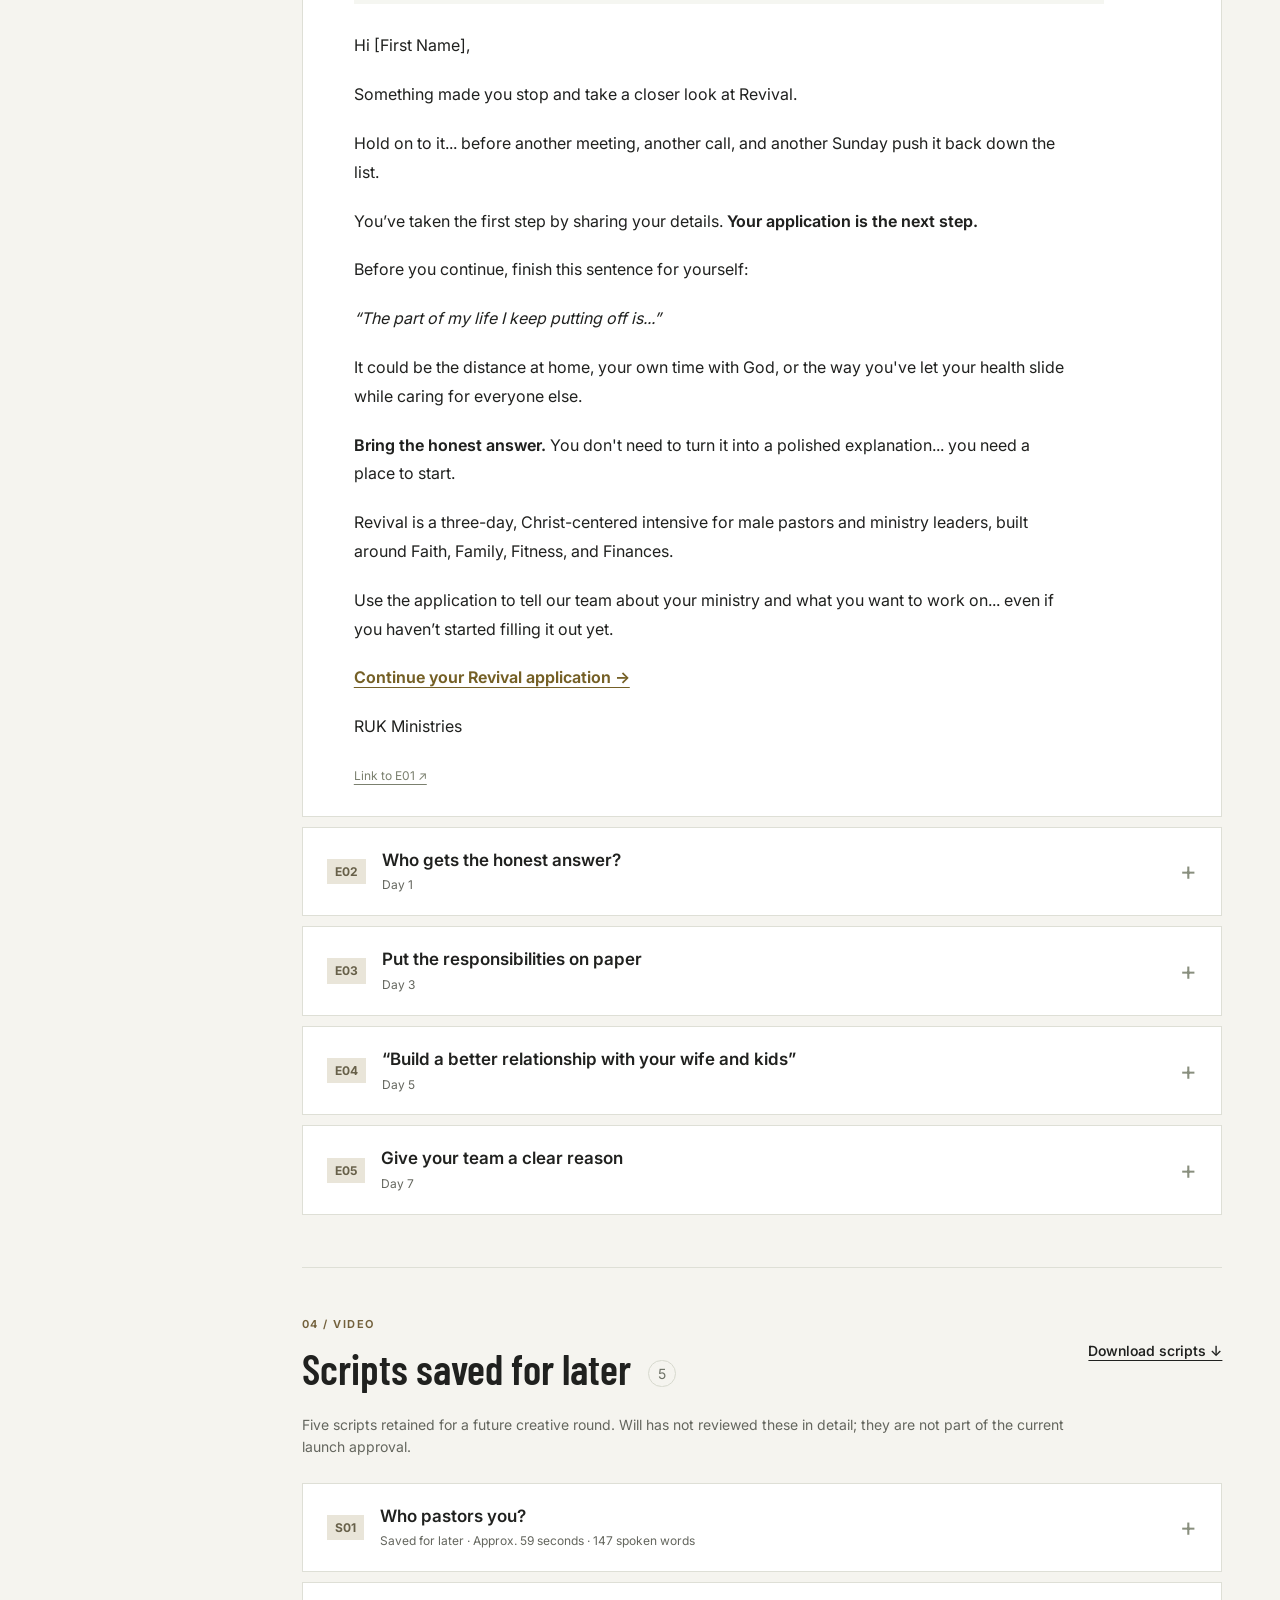
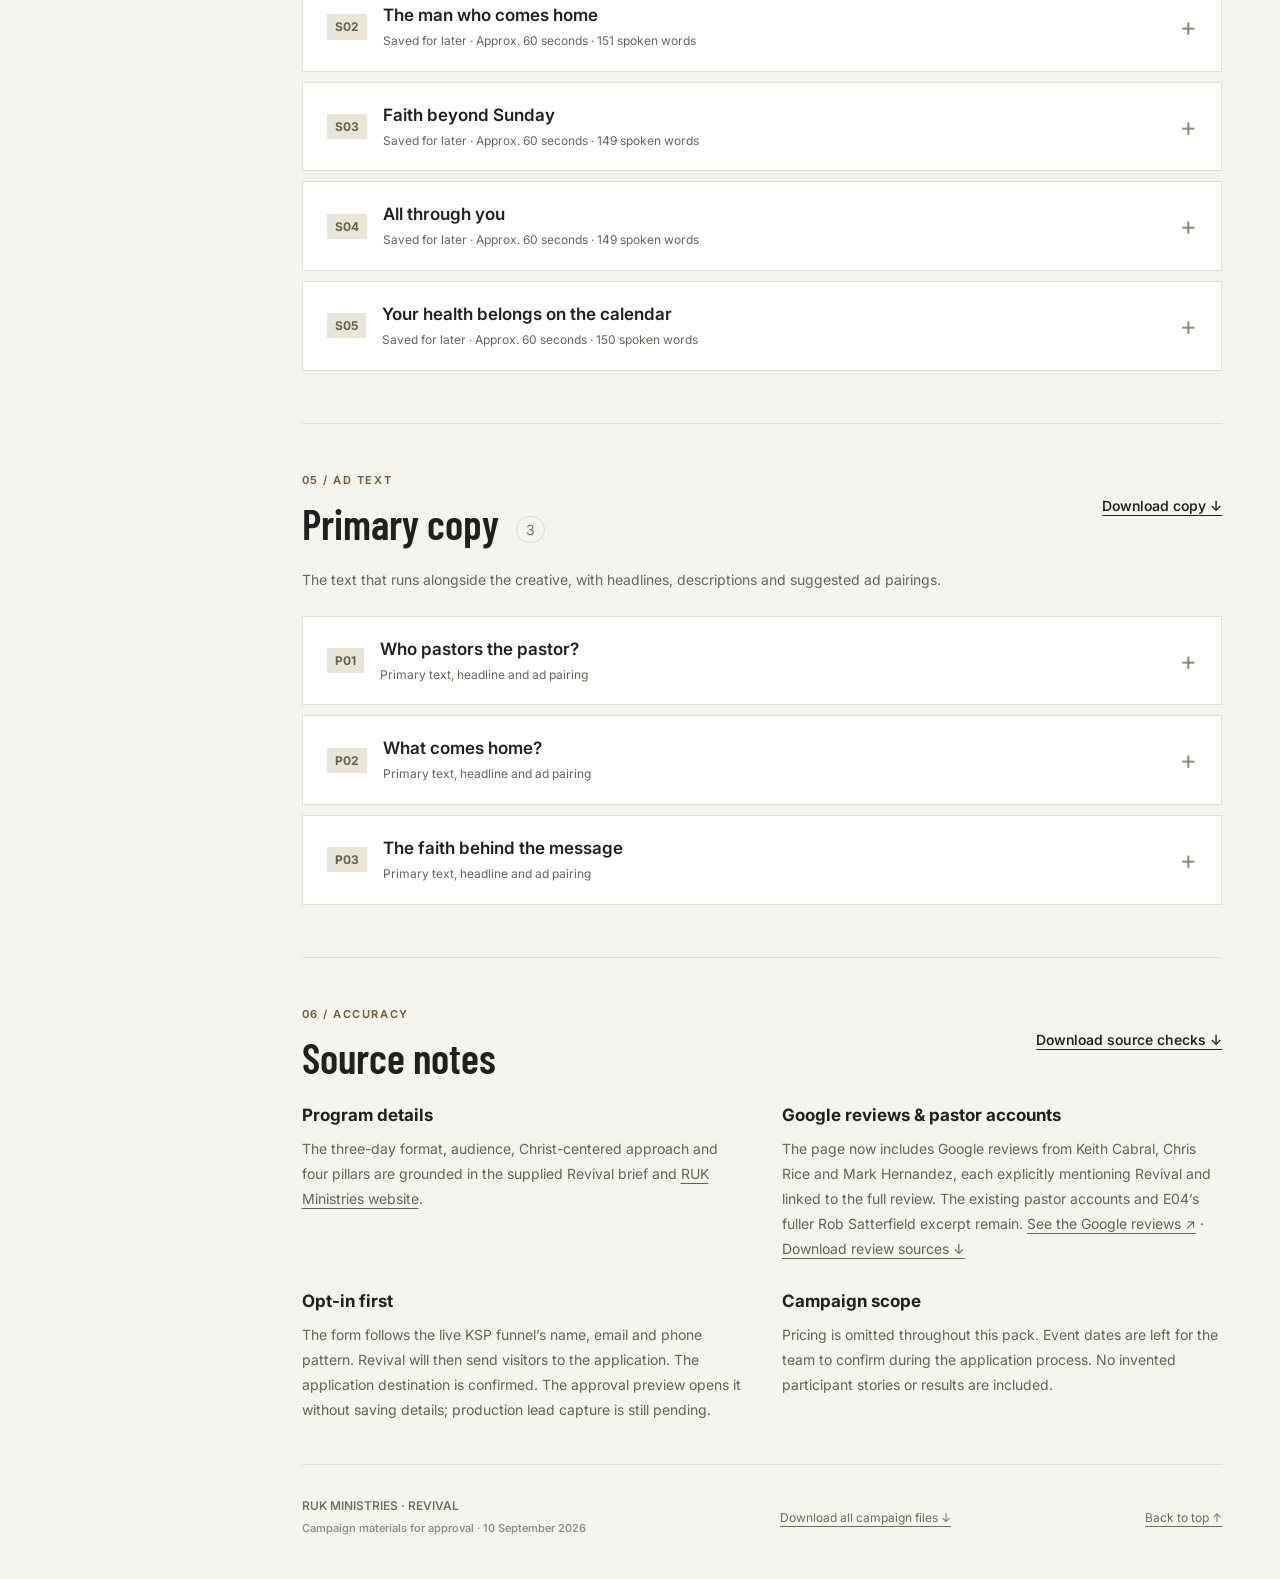
==== commit a8c837fa: "Preserve original Ministries section designs and confirm application destination" ====
--- a/docs/review/index.html
+++ b/docs/review/index.html
@@ -2,12 +2,12 @@
 <html lang="en"><head><meta charset="utf-8"><meta name="viewport" content="width=device-width,initial-scale=1"><meta name="robots" content="noindex,nofollow"><title>Revival Campaign | Rise Up Kings Approval</title><meta name="description" content="Review the revised Revival landing page, 10 selected ads, five opt-in emails and three primary-copy options. Earlier ads and scripts are retained for later."><link rel="icon" href="../images/ruk-logo.webp"><link rel="stylesheet" href="review.css"></head>
 <body><a class="skip" href="#main">Skip to campaign materials</a>
 <aside class="sidebar"><a class="brand" href="#overview"><img src="../images/ruk-logo.webp" alt="Rise Up Kings" width="152" height="72"><span>RUK MINISTRIES</span></a><div class="sidebar-title">REVIVAL<span>Campaign review</span></div><nav aria-label="Campaign materials"><a href="#landing">01 <span>Landing page</span><span>↗</span></a><a href="#ads">02 <span>Selected ads</span><span>10</span></a><a href="#emails">03 <span>Emails</span><span>5</span></a><a href="#scripts">04 <span>Saved scripts</span><span>5</span></a><a href="#primary">05 <span>Primary copy</span><span>3</span></a><a href="#sources">06 <span>Source notes</span><span>↗</span></a></nav><a class="sidebar-download" href="downloads/revival-campaign.zip" download>Download campaign ↓<small>ZIP · All campaign files</small></a><p class="sidebar-note">Prepared for Rise Up Kings<br>10 September 2026</p></aside>
-<main id="main"><header id="overview"><div class="eyebrow">RISE UP KINGS / RUK MINISTRIES</div><div class="header-line"><h1>Revival campaign</h1><span class="status"><i></i> REVISED FOR REVIEW</span></div><p class="intro">Updated from Will’s feedback: opt-in first, the Ministries video and content, 10 selected ads, and revised emails.</p><div class="review-note">For feedback, reference the item number — for example <a href="#A11">A11</a>, <a href="#E01">E01</a> or <a href="#S02">S02</a> — and the change you’d like.</div></header>
-<section id="landing"><div class="section-heading"><div><span class="eyebrow">01 / THE DESTINATION</span><h2>Landing page</h2></div><a class="button" href="../" target="_blank" rel="noopener">Open landing page ↗</a></div><div class="landing-card"><div class="landing-text"><span class="eyebrow">REVIVAL · THREE DAYS FOR PASTORS</span><h3>The man behind<br>the ministry.</h3><p>The revised page with the Ministries video and a short opt-in before the application.</p><a href="../" target="_blank" rel="noopener">View the live page ↗</a></div><img src="../images/revival-room.jpg" alt="Prayer imagery published by RUK Ministries" width="800" height="530"></div><details class="page-preview"><summary>Preview the landing page here <span aria-hidden="true">+</span></summary><iframe title="Live Revival landing page preview" src="../" loading="lazy"></iframe></details><p class="small-note">Approval preview: the opt-in demonstrates the flow without sending or saving details. RUK’s team will connect the lead destination and application link before launch.</p></section>
+<main id="main"><header id="overview"><div class="eyebrow">RISE UP KINGS / RUK MINISTRIES</div><div class="header-line"><h1>Revival campaign</h1><span class="status"><i></i> REVISED FOR REVIEW</span></div><p class="intro">Updated from Will’s feedback: the original Ministries section designs, the campaign opening and video, the confirmed application link, 10 selected ads, and revised emails.</p><div class="review-note">For feedback, reference the item number — for example <a href="#A11">A11</a>, <a href="#E01">E01</a> or <a href="#S02">S02</a> — and the change you’d like.</div></header>
+<section id="landing"><div class="section-heading"><div><span class="eyebrow">01 / THE DESTINATION</span><h2>Landing page</h2></div><a class="button" href="../" target="_blank" rel="noopener">Open landing page ↗</a></div><div class="landing-card"><div class="landing-text"><span class="eyebrow">REVIVAL · THREE DAYS FOR PASTORS</span><h3>The man behind<br>the ministry.</h3><p>The campaign opening and video, followed by the existing Ministries section layouts. A short opt-in leads to the confirmed Revival application.</p><a href="../" target="_blank" rel="noopener">View the live page ↗</a></div><img src="../images/revival-room.jpg" alt="Prayer imagery published by RUK Ministries" width="800" height="530"></div><details class="page-preview"><summary>Preview the landing page here <span aria-hidden="true">+</span></summary><iframe title="Live Revival landing page preview" src="../" loading="lazy"></iframe></details><p class="small-note">Approval preview: the opt-in demonstrates the flow without sending or saving details. Continue opens the confirmed Revival application. RUK’s team still needs to connect lead capture before launch.</p></section>
 <section id="ads"><div class="section-heading"><div><span class="eyebrow">02 / CREATIVE</span><h2>Selected static ads <span class="count">10</span></h2></div><span class="section-detail">Click any ad to see it full size.</span></div><div class="group-heading"><h3>Original concepts · Selected</h3><span>A01–A10 · 10 ads</span></div><p class="section-intro">The original concepts selected in Will’s review. All pricing remains removed.</p><div class="ad-grid"><article class="ad" id="A01"><a class="art" href="ads/01-who-pastors-you-no-price.png" target="_blank" rel="noopener" aria-label="Open A01: PASTORS: WHO PASTORS YOU? at full size"><img src="thumbnails/01-who-pastors-you-no-price.jpg" alt="A01: PASTORS: WHO PASTORS YOU?" width="540" height="540" loading="lazy"></a><div class="ad-caption"><a class="ref" href="#A01">A01</a><span>1080 × 1080</span><a href="ads/01-who-pastors-you-no-price.png" download>Download PNG ↓</a></div></article><article class="ad" id="A02"><a class="art" href="ads/02-family-leftovers-no-price.png" target="_blank" rel="noopener" aria-label="Open A02: THE CHURCH GETS YOUR BEST. YOUR FAMILY GETS WHAT’S LEFT. at full size"><img src="thumbnails/02-family-leftovers-no-price.jpg" alt="A02: THE CHURCH GETS YOUR BEST. YOUR FAMILY GETS WHAT’S LEFT." width="540" height="540" loading="lazy"></a><div class="ad-caption"><a class="ref" href="#A02">A02</a><span>1080 × 1080</span><a href="ads/02-family-leftovers-no-price.png" download>Download PNG ↓</a></div></article><article class="ad" id="A03"><a class="art" href="ads/03-sermon-prep-no-price.png" target="_blank" rel="noopener" aria-label="Open A03: WHEN TIME WITH GOD BECOMES SERMON PREP. at full size"><img src="thumbnails/03-sermon-prep-no-price.jpg" alt="A03: WHEN TIME WITH GOD BECOMES SERMON PREP." width="540" height="540" loading="lazy"></a><div class="ad-caption"><a class="ref" href="#A03">A03</a><span>1080 × 1080</span><a href="ads/03-sermon-prep-no-price.png" download>Download PNG ↓</a></div></article><article class="ad" id="A04"><a class="art" href="ads/04-everyone-has-access-no-price.png" target="_blank" rel="noopener" aria-label="Open A04: EVERYONE HAS ACCESS TO YOU. WHO KNOWS WHAT YOU’RE CARRYING? at full size"><img src="thumbnails/04-everyone-has-access-no-price.jpg" alt="A04: EVERYONE HAS ACCESS TO YOU. WHO KNOWS WHAT YOU’RE CARRYING?" width="540" height="540" loading="lazy"></a><div class="ad-caption"><a class="ref" href="#A04">A04</a><span>1080 × 1080</span><a href="ads/04-everyone-has-access-no-price.png" download>Download PNG ↓</a></div></article><article class="ad" id="A05"><a class="art" href="ads/05-three-days-no-price.png" target="_blank" rel="noopener" aria-label="Open A05: THREE DAYS. THE MAN BEHIND THE PULPIT. at full size"><img src="thumbnails/05-three-days-no-price.jpg" alt="A05: THREE DAYS. THE MAN BEHIND THE PULPIT." width="540" height="540" loading="lazy"></a><div class="ad-caption"><a class="ref" href="#A05">A05</a><span>1080 × 1080</span><a href="ads/05-three-days-no-price.png" download>Download PNG ↓</a></div></article><article class="ad" id="A06"><a class="art" href="ads/06-running-empty-no-price.png" target="_blank" rel="noopener" aria-label="Open A06: THE MINISTRY KEEPS MOVING. THE MAN IS RUNNING EMPTY. at full size"><img src="thumbnails/06-running-empty-no-price.jpg" alt="A06: THE MINISTRY KEEPS MOVING. THE MAN IS RUNNING EMPTY." width="540" height="540" loading="lazy"></a><div class="ad-caption"><a class="ref" href="#A06">A06</a><span>1080 × 1080</span><a href="ads/06-running-empty-no-price.png" download>Download PNG ↓</a></div></article><article class="ad" id="A07"><a class="art" href="ads/07-present-at-home-no-price.png" target="_blank" rel="noopener" aria-label="Open A07: LEAD THE CHURCH. BE PRESENT AT HOME. at full size"><img src="thumbnails/07-present-at-home-no-price.jpg" alt="A07: LEAD THE CHURCH. BE PRESENT AT HOME." width="540" height="540" loading="lazy"></a><div class="ad-caption"><a class="ref" href="#A07">A07</a><span>1080 × 1080</span><a href="ads/07-present-at-home-no-price.png" download>Download PNG ↓</a></div></article><article class="ad" id="A08"><a class="art" href="ads/08-four-pillars-no-price.png" target="_blank" rel="noopener" aria-label="Open A08: REBUILD YOUR FAITH. RECONNECT AT HOME. TAKE YOUR HEALTH SERIOUSLY. at full size"><img src="thumbnails/08-four-pillars-no-price.jpg" alt="A08: REBUILD YOUR FAITH. RECONNECT AT HOME. TAKE YOUR HEALTH SERIOUSLY." width="540" height="540" loading="lazy"></a><div class="ad-caption"><a class="ref" href="#A08">A08</a><span>1080 × 1080</span><a href="ads/08-four-pillars-no-price.png" download>Download PNG ↓</a></div></article><article class="ad" id="A09"><a class="art" href="ads/09-every-decision-no-price.png" target="_blank" rel="noopener" aria-label="Open A09: EVERY DECISION. EVERY CRISIS. EVERY CALL. ALL THROUGH YOU. at full size"><img src="thumbnails/09-every-decision-no-price.jpg" alt="A09: EVERY DECISION. EVERY CRISIS. EVERY CALL. ALL THROUGH YOU." width="540" height="540" loading="lazy"></a><div class="ad-caption"><a class="ref" href="#A09">A09</a><span>1080 × 1080</span><a href="ads/09-every-decision-no-price.png" download>Download PNG ↓</a></div></article><article class="ad" id="A10"><a class="art" href="ads/10-church-investment-no-price.png" target="_blank" rel="noopener" aria-label="Open A10: INVEST IN THE MAN YOUR CHURCH DEPENDS ON. at full size"><img src="thumbnails/10-church-investment-no-price.jpg" alt="A10: INVEST IN THE MAN YOUR CHURCH DEPENDS ON." width="540" height="540" loading="lazy"></a><div class="ad-caption"><a class="ref" href="#A10">A10</a><span>1080 × 1080</span><a href="ads/10-church-investment-no-price.png" download>Download PNG ↓</a></div></article></div><details class="archived-ads"><summary>Earlier short-copy variations · Archived <span>A11–A20 · 10 ads</span></summary><p class="section-intro">Retained for reference. These are not part of the selected ad set.</p><div class="ad-grid"><article class="ad" id="A11"><a class="art" href="ads/11-who-pastors-you.png" target="_blank" rel="noopener" aria-label="Open A11: PASTORS: WHO PASTORS YOU? at full size"><img src="thumbnails/11-who-pastors-you.jpg" alt="A11: PASTORS: WHO PASTORS YOU?" width="540" height="540" loading="lazy"></a><div class="ad-caption"><a class="ref" href="#A11">A11</a><span>1080 × 1080</span><a href="ads/11-who-pastors-you.png" download>Download PNG ↓</a></div></article><article class="ad" id="A12"><a class="art" href="ads/12-family-needs-you.png" target="_blank" rel="noopener" aria-label="Open A12: YOUR FAMILY NEEDS YOU. at full size"><img src="thumbnails/12-family-needs-you.jpg" alt="A12: YOUR FAMILY NEEDS YOU." width="540" height="540" loading="lazy"></a><div class="ad-caption"><a class="ref" href="#A12">A12</a><span>1080 × 1080</span><a href="ads/12-family-needs-you.png" download>Download PNG ↓</a></div></article><article class="ad" id="A13"><a class="art" href="ads/13-faith-beyond-sunday.png" target="_blank" rel="noopener" aria-label="Open A13: FAITH BEYOND SUNDAY. at full size"><img src="thumbnails/13-faith-beyond-sunday.jpg" alt="A13: FAITH BEYOND SUNDAY." width="540" height="540" loading="lazy"></a><div class="ad-caption"><a class="ref" href="#A13">A13</a><span>1080 × 1080</span><a href="ads/13-faith-beyond-sunday.png" download>Download PNG ↓</a></div></article><article class="ad" id="A14"><a class="art" href="ads/14-carry-it-alone.png" target="_blank" rel="noopener" aria-label="Open A14: YOU DON’T HAVE TO CARRY IT ALONE. at full size"><img src="thumbnails/14-carry-it-alone.jpg" alt="A14: YOU DON’T HAVE TO CARRY IT ALONE." width="540" height="540" loading="lazy"></a><div class="ad-caption"><a class="ref" href="#A14">A14</a><span>1080 × 1080</span><a href="ads/14-carry-it-alone.png" download>Download PNG ↓</a></div></article><article class="ad" id="A15"><a class="art" href="ads/15-behind-the-pulpit.png" target="_blank" rel="noopener" aria-label="Open A15: THE MAN BEHIND THE PULPIT. at full size"><img src="thumbnails/15-behind-the-pulpit.jpg" alt="A15: THE MAN BEHIND THE PULPIT." width="540" height="540" loading="lazy"></a><div class="ad-caption"><a class="ref" href="#A15">A15</a><span>1080 × 1080</span><a href="ads/15-behind-the-pulpit.png" download>Download PNG ↓</a></div></article><article class="ad" id="A16"><a class="art" href="ads/16-still-called.png" target="_blank" rel="noopener" aria-label="Open A16: STILL CALLED. RUNNING EMPTY. at full size"><img src="thumbnails/16-still-called.jpg" alt="A16: STILL CALLED. RUNNING EMPTY." width="540" height="540" loading="lazy"></a><div class="ad-caption"><a class="ref" href="#A16">A16</a><span>1080 × 1080</span><a href="ads/16-still-called.png" download>Download PNG ↓</a></div></article><article class="ad" id="A17"><a class="art" href="ads/17-present-at-home.png" target="_blank" rel="noopener" aria-label="Open A17: BE PRESENT AT HOME. at full size"><img src="thumbnails/17-present-at-home.jpg" alt="A17: BE PRESENT AT HOME." width="540" height="540" loading="lazy"></a><div class="ad-caption"><a class="ref" href="#A17">A17</a><span>1080 × 1080</span><a href="ads/17-present-at-home.png" download>Download PNG ↓</a></div></article><article class="ad" id="A18"><a class="art" href="ads/18-health-calendar.png" target="_blank" rel="noopener" aria-label="Open A18: YOUR HEALTH BELONGS ON THE CALENDAR. at full size"><img src="thumbnails/18-health-calendar.jpg" alt="A18: YOUR HEALTH BELONGS ON THE CALENDAR." width="540" height="540" loading="lazy"></a><div class="ad-caption"><a class="ref" href="#A18">A18</a><span>1080 × 1080</span><a href="ads/18-health-calendar.png" download>Download PNG ↓</a></div></article><article class="ad" id="A19"><a class="art" href="ads/19-always-on-call.png" target="_blank" rel="noopener" aria-label="Open A19: ALWAYS ON CALL? at full size"><img src="thumbnails/19-always-on-call.jpg" alt="A19: ALWAYS ON CALL?" width="540" height="540" loading="lazy"></a><div class="ad-caption"><a class="ref" href="#A19">A19</a><span>1080 × 1080</span><a href="ads/19-always-on-call.png" download>Download PNG ↓</a></div></article><article class="ad" id="A20"><a class="art" href="ads/20-make-time.png" target="_blank" rel="noopener" aria-label="Open A20: MAKE TIME FOR THE MAN. at full size"><img src="thumbnails/20-make-time.jpg" alt="A20: MAKE TIME FOR THE MAN." width="540" height="540" loading="lazy"></a><div class="ad-caption"><a class="ref" href="#A20">A20</a><span>1080 × 1080</span><a href="ads/20-make-time.png" download>Download PNG ↓</a></div></article></div></details><p class="small-note">Some original concepts include AI-edited or illustrative scenes; these are creative imagery, not participant testimonials.</p></section>
-<section id="emails"><div class="section-heading"><div><span class="eyebrow">03 / FOLLOW-UP</span><h2>Email sequence <span class="count">5</span></h2></div><a class="text-link" href="downloads/emails.md" download>Download emails ↓</a></div><p class="section-intro">For people who opted in but have not submitted the application. Stop the sequence once an application is received. Final application links and sending rules will be connected by RUK’s team; these emails are not activated.</p><div class="sequence"><span>Opt-in received</span><b>→</b><span>Immediate</span><b>→</b><span>Day 1</span><b>→</b><span>Day 3</span><b>→</b><span>Day 5</span><b>→</b><span>Day 7</span></div><details class="copy-item" id="E01" open><summary><span class="ref">E01</span><span class="summary-title">Keep the reason you stopped<small>Immediately after opt-in</small></span><span class="toggle" aria-hidden="true">+</span></summary><div class="copy-inner"><dl class="email-meta"><dt>Subject</dt><dd>Keep the reason you stopped</dd><dt>Preview text</dt><dd>Before another Sunday pushes it aside, name the part of your life that brought you to Revival.</dd></dl><div class="prose"><p>Hi [First Name],</p><p>Something made you stop and take a closer look at Revival.</p><p>Hold on to it... before another meeting, another call, and another Sunday push it back down the list.</p><p>You’ve taken the first step by sharing your details. <strong>Your application is the next step.</strong></p><p>Before you continue, finish this sentence for yourself:</p><p><em>“The part of my life I keep putting off is...”</em></p><p>It could be the distance at home, your own time with God, or the way you&#x27;ve let your health slide while caring for everyone else.</p><p><strong>Bring the honest answer.</strong> You don&#x27;t need to turn it into a polished explanation... you need a place to start.</p><p>Revival is a three-day, Christ-centered intensive for male pastors and ministry leaders, built around Faith, Family, Fitness, and Finances.</p><p>Use the application to tell our team about your ministry and what you want to work on... even if you haven’t started filling it out yet.</p><p><a class="email-cta" href="../application-preview.html" target="_blank" rel="noopener">Continue your Revival application →</a></p><p>RUK Ministries</p></div><a class="permalink" href="#E01">Link to E01 ↗</a></div></details><details class="copy-item" id="E02" ><summary><span class="ref">E02</span><span class="summary-title">Who gets the honest answer?<small>Day 1</small></span><span class="toggle" aria-hidden="true">+</span></summary><div class="copy-inner"><dl class="email-meta"><dt>Subject</dt><dd>Who gets the honest answer?</dd><dt>Preview text</dt><dd>One practical question for the pastor who hears everyone else’s problems and carries his own.</dd></dl><div class="prose"><p>Hi [First Name],</p><p>Someone asks how you&#x27;re doing, and you say, “Busy, but good.”</p><p>The conversation moves on... and the thing you needed to say stays with you.</p><p>Your title can make that answer feel easier. You&#x27;re used to bringing steadiness into a room, and you don&#x27;t want your own struggles to become somebody else&#x27;s concern.</p><p>But <strong>being relied on doesn&#x27;t remove your need for support.</strong></p><p>Write down the name of one person you trust enough to give a fuller answer.</p><p>Then write the sentence you&#x27;ve been editing in your head... the one about your marriage, your faith, or the weight of another week.</p><p>You decide what to share and with whom. Start by being <em>honest with yourself</em> about what you&#x27;ve been carrying.</p><p>Revival brings male pastors and ministry leaders together for Christ-centered training, experiential work, and brotherhood.</p><p>If this is the part of your life that brought you here... tell our team about it in your application.</p><p><a class="email-cta" href="../application-preview.html" target="_blank" rel="noopener">Continue your Revival application →</a></p><p>RUK Ministries</p></div><a class="permalink" href="#E02">Link to E02 ↗</a></div></details><details class="copy-item" id="E03" ><summary><span class="ref">E03</span><span class="summary-title">Put the responsibilities on paper<small>Day 3</small></span><span class="toggle" aria-hidden="true">+</span></summary><div class="copy-inner"><dl class="email-meta"><dt>Subject</dt><dd>Put the responsibilities on paper</dd><dt>Preview text</dt><dd>A clearer way to think about time away, team coverage, and the work that keeps coming to you.</dd></dl><div class="prose"><p>Hi [First Name],</p><p>Three days away looks impossible when every responsibility stays in your head.</p><p>Put them on paper... then look at each one separately.</p><p>For each responsibility, write:</p><ol><li><strong>What actually needs to happen?</strong> Be specific about the task and the deadline.</li><li><strong>Who can own it?</strong> Name a person, rather than writing “the team.”</li><li><strong>What would they need from you first?</strong> Information, a clear decision, or permission to act?</li></ol><p>You may find work that needs preparation. You may find something only you can do... and something you&#x27;ve kept doing because nobody else has been given ownership.</p><p>That gives you a practical starting point for the conversation with your staff, family, or elders.</p><p>Revival is a three-day experience. Use your application to explain your situation. Our team can then talk through the schedule and participation requirements before you make arrangements.</p><p><em>“I can&#x27;t leave”</em> deserves a closer look... with the actual responsibilities in front of you.</p><p><a class="email-cta" href="../application-preview.html" target="_blank" rel="noopener">Continue your Revival application →</a></p><p>RUK Ministries</p></div><a class="permalink" href="#E03">Link to E03 ↗</a></div></details><details class="copy-item" id="E04" ><summary><span class="ref">E04</span><span class="summary-title">“Build a better relationship with your wife and kids”<small>Day 5</small></span><span class="toggle" aria-hidden="true">+</span></summary><div class="copy-inner"><dl class="email-meta"><dt>Subject</dt><dd>“Build a better relationship with your wife and kids”</dd><dt>Preview text</dt><dd>Pastor Rob Satterfield describes the community and personal work he found at RUK Revival.</dd></dl><div class="prose"><p>Hi [First Name],</p><p>“I cannot tell you how much RUK Revival meant to me. If you are a pastor and you want to grow in goals, change things up, get past sin, get safe community, and build a better relationship with your wife and kids, RUK is for you. Buckle up and get ready. It&#x27;s life changing.”</p><p>Sr Pastor Rob Satterfield, Oak Hill Baptist, TX</p><p>Notice what Rob chose to talk about... his goals, the things he needed to face, community, and his relationship with his wife and kids.</p><p><strong>The life behind the title.</strong></p><p>Those things can be difficult to put on the agenda when everyone else needs something from you.</p><p>But they’re still there when the service is over... and they deserve an honest answer.</p><p>Pick one thing from Rob’s account that you want to address in your own life.</p><p>Get specific. What keeps happening? What have you been putting off?</p><p>Revival brings Faith, Family, Fitness, and Finances into three days of Christ-centered training, experiential work, and brotherhood.</p><p>Rob’s account is his own. <strong>Your application starts with your circumstances</strong>... and what you want our team to understand before the next conversation.</p><p><a class="email-cta" href="../application-preview.html" target="_blank" rel="noopener">Continue your Revival application →</a></p><p>RUK Ministries</p></div><a class="permalink" href="#E04">Link to E04 ↗</a></div></details><details class="copy-item" id="E05" ><summary><span class="ref">E05</span><span class="summary-title">Give your team a clear reason<small>Day 7</small></span><span class="toggle" aria-hidden="true">+</span></summary><div class="copy-inner"><dl class="email-meta"><dt>Subject</dt><dd>Give your team a clear reason</dd><dt>Preview text</dt><dd>How to explain the purpose of attending Revival and the coverage your ministry would need.</dd></dl><div class="prose"><p>Hi [First Name],</p><p>A conversation with your elders goes further when you can explain why you&#x27;re asking for time away.</p><p>Start with the part of your life that needs attention... and connect it to the responsibilities you carry.</p><p>You could put it this way:</p><p><em>“I want to attend Revival because I need to give focused attention to [area of my life]. It&#x27;s a three-day, Christ-centered experience for male pastors and ministry leaders. Before making arrangements, I&#x27;d like us to discuss the purpose and how we would cover my responsibilities.”</em></p><p>Use your own words. <strong>Be specific about the reason.</strong></p><p>Your team can work with a clear explanation... far more easily than a vague request for a few days away.</p><p>Our team can explain the program and help you get the information needed for that conversation.</p><p>You asked about Revival because something deserved attention. Bring that reason back into view... and take the next step.</p><p><a class="email-cta" href="../application-preview.html" target="_blank" rel="noopener">Continue your Revival application →</a></p><p>RUK Ministries</p></div><a class="permalink" href="#E05">Link to E05 ↗</a></div></details></section>
+<section id="emails"><div class="section-heading"><div><span class="eyebrow">03 / FOLLOW-UP</span><h2>Email sequence <span class="count">5</span></h2></div><a class="text-link" href="downloads/emails.md" download>Download emails ↓</a></div><p class="section-intro">For people who opted in but have not submitted the application. Stop the sequence once an application is received. Final application links and sending rules will be connected by RUK’s team; these emails are not activated.</p><div class="sequence"><span>Opt-in received</span><b>→</b><span>Immediate</span><b>→</b><span>Day 1</span><b>→</b><span>Day 3</span><b>→</b><span>Day 5</span><b>→</b><span>Day 7</span></div><details class="copy-item" id="E01" open><summary><span class="ref">E01</span><span class="summary-title">Keep the reason you stopped<small>Immediately after opt-in</small></span><span class="toggle" aria-hidden="true">+</span></summary><div class="copy-inner"><dl class="email-meta"><dt>Subject</dt><dd>Keep the reason you stopped</dd><dt>Preview text</dt><dd>Before another Sunday pushes it aside, name the part of your life that brought you to Revival.</dd></dl><div class="prose"><p>Hi [First Name],</p><p>Something made you stop and take a closer look at Revival.</p><p>Hold on to it... before another meeting, another call, and another Sunday push it back down the list.</p><p>You’ve taken the first step by sharing your details. <strong>Your application is the next step.</strong></p><p>Before you continue, finish this sentence for yourself:</p><p><em>“The part of my life I keep putting off is...”</em></p><p>It could be the distance at home, your own time with God, or the way you&#x27;ve let your health slide while caring for everyone else.</p><p><strong>Bring the honest answer.</strong> You don&#x27;t need to turn it into a polished explanation... you need a place to start.</p><p>Revival is a three-day, Christ-centered intensive for male pastors and ministry leaders, built around Faith, Family, Fitness, and Finances.</p><p>Use the application to tell our team about your ministry and what you want to work on... even if you haven’t started filling it out yet.</p><p><a class="email-cta" href="https://go.riseupkings.com/rukminapplication" target="_blank" rel="noopener">Continue your Revival application →</a></p><p>RUK Ministries</p></div><a class="permalink" href="#E01">Link to E01 ↗</a></div></details><details class="copy-item" id="E02" ><summary><span class="ref">E02</span><span class="summary-title">Who gets the honest answer?<small>Day 1</small></span><span class="toggle" aria-hidden="true">+</span></summary><div class="copy-inner"><dl class="email-meta"><dt>Subject</dt><dd>Who gets the honest answer?</dd><dt>Preview text</dt><dd>One practical question for the pastor who hears everyone else’s problems and carries his own.</dd></dl><div class="prose"><p>Hi [First Name],</p><p>Someone asks how you&#x27;re doing, and you say, “Busy, but good.”</p><p>The conversation moves on... and the thing you needed to say stays with you.</p><p>Your title can make that answer feel easier. You&#x27;re used to bringing steadiness into a room, and you don&#x27;t want your own struggles to become somebody else&#x27;s concern.</p><p>But <strong>being relied on doesn&#x27;t remove your need for support.</strong></p><p>Write down the name of one person you trust enough to give a fuller answer.</p><p>Then write the sentence you&#x27;ve been editing in your head... the one about your marriage, your faith, or the weight of another week.</p><p>You decide what to share and with whom. Start by being <em>honest with yourself</em> about what you&#x27;ve been carrying.</p><p>Revival brings male pastors and ministry leaders together for Christ-centered training, experiential work, and brotherhood.</p><p>If this is the part of your life that brought you here... tell our team about it in your application.</p><p><a class="email-cta" href="https://go.riseupkings.com/rukminapplication" target="_blank" rel="noopener">Continue your Revival application →</a></p><p>RUK Ministries</p></div><a class="permalink" href="#E02">Link to E02 ↗</a></div></details><details class="copy-item" id="E03" ><summary><span class="ref">E03</span><span class="summary-title">Put the responsibilities on paper<small>Day 3</small></span><span class="toggle" aria-hidden="true">+</span></summary><div class="copy-inner"><dl class="email-meta"><dt>Subject</dt><dd>Put the responsibilities on paper</dd><dt>Preview text</dt><dd>A clearer way to think about time away, team coverage, and the work that keeps coming to you.</dd></dl><div class="prose"><p>Hi [First Name],</p><p>Three days away looks impossible when every responsibility stays in your head.</p><p>Put them on paper... then look at each one separately.</p><p>For each responsibility, write:</p><ol><li><strong>What actually needs to happen?</strong> Be specific about the task and the deadline.</li><li><strong>Who can own it?</strong> Name a person, rather than writing “the team.”</li><li><strong>What would they need from you first?</strong> Information, a clear decision, or permission to act?</li></ol><p>You may find work that needs preparation. You may find something only you can do... and something you&#x27;ve kept doing because nobody else has been given ownership.</p><p>That gives you a practical starting point for the conversation with your staff, family, or elders.</p><p>Revival is a three-day experience. Use your application to explain your situation. Our team can then talk through the schedule and participation requirements before you make arrangements.</p><p><em>“I can&#x27;t leave”</em> deserves a closer look... with the actual responsibilities in front of you.</p><p><a class="email-cta" href="https://go.riseupkings.com/rukminapplication" target="_blank" rel="noopener">Continue your Revival application →</a></p><p>RUK Ministries</p></div><a class="permalink" href="#E03">Link to E03 ↗</a></div></details><details class="copy-item" id="E04" ><summary><span class="ref">E04</span><span class="summary-title">“Build a better relationship with your wife and kids”<small>Day 5</small></span><span class="toggle" aria-hidden="true">+</span></summary><div class="copy-inner"><dl class="email-meta"><dt>Subject</dt><dd>“Build a better relationship with your wife and kids”</dd><dt>Preview text</dt><dd>Pastor Rob Satterfield describes the community and personal work he found at RUK Revival.</dd></dl><div class="prose"><p>Hi [First Name],</p><p>“I cannot tell you how much RUK Revival meant to me. If you are a pastor and you want to grow in goals, change things up, get past sin, get safe community, and build a better relationship with your wife and kids, RUK is for you. Buckle up and get ready. It&#x27;s life changing.”</p><p>Sr Pastor Rob Satterfield, Oak Hill Baptist, TX</p><p>Notice what Rob chose to talk about... his goals, the things he needed to face, community, and his relationship with his wife and kids.</p><p><strong>The life behind the title.</strong></p><p>Those things can be difficult to put on the agenda when everyone else needs something from you.</p><p>But they’re still there when the service is over... and they deserve an honest answer.</p><p>Pick one thing from Rob’s account that you want to address in your own life.</p><p>Get specific. What keeps happening? What have you been putting off?</p><p>Revival brings Faith, Family, Fitness, and Finances into three days of Christ-centered training, experiential work, and brotherhood.</p><p>Rob’s account is his own. <strong>Your application starts with your circumstances</strong>... and what you want our team to understand before the next conversation.</p><p><a class="email-cta" href="https://go.riseupkings.com/rukminapplication" target="_blank" rel="noopener">Continue your Revival application →</a></p><p>RUK Ministries</p></div><a class="permalink" href="#E04">Link to E04 ↗</a></div></details><details class="copy-item" id="E05" ><summary><span class="ref">E05</span><span class="summary-title">Give your team a clear reason<small>Day 7</small></span><span class="toggle" aria-hidden="true">+</span></summary><div class="copy-inner"><dl class="email-meta"><dt>Subject</dt><dd>Give your team a clear reason</dd><dt>Preview text</dt><dd>How to explain the purpose of attending Revival and the coverage your ministry would need.</dd></dl><div class="prose"><p>Hi [First Name],</p><p>A conversation with your elders goes further when you can explain why you&#x27;re asking for time away.</p><p>Start with the part of your life that needs attention... and connect it to the responsibilities you carry.</p><p>You could put it this way:</p><p><em>“I want to attend Revival because I need to give focused attention to [area of my life]. It&#x27;s a three-day, Christ-centered experience for male pastors and ministry leaders. Before making arrangements, I&#x27;d like us to discuss the purpose and how we would cover my responsibilities.”</em></p><p>Use your own words. <strong>Be specific about the reason.</strong></p><p>Your team can work with a clear explanation... far more easily than a vague request for a few days away.</p><p>Our team can explain the program and help you get the information needed for that conversation.</p><p>You asked about Revival because something deserved attention. Bring that reason back into view... and take the next step.</p><p><a class="email-cta" href="https://go.riseupkings.com/rukminapplication" target="_blank" rel="noopener">Continue your Revival application →</a></p><p>RUK Ministries</p></div><a class="permalink" href="#E05">Link to E05 ↗</a></div></details></section>
 <section id="scripts"><div class="section-heading"><div><span class="eyebrow">04 / VIDEO</span><h2>Scripts saved for later <span class="count">5</span></h2></div><a class="text-link" href="downloads/scripts.md" download>Download scripts ↓</a></div><p class="section-intro">Five scripts retained for a future creative round. Will has not reviewed these in detail; they are not part of the current launch approval.</p><details class="copy-item" id="S01"><summary><span class="ref">S01</span><span class="summary-title">Who pastors you?<small>Saved for later · Approx. 59 seconds · 147 spoken words</small></span><span class="toggle" aria-hidden="true">+</span></summary><div class="copy-inner"><div class="prose"><p>You can finish the sermon and still avoid the conversation you need to have.</p><p>Pastor, everybody knows where to find you when something goes wrong. You take the call, work through the conflict, and get ready to preach again.</p><p>But when you&#x27;re the one struggling, who gets the honest answer?</p><p>If keeping the ministry moving means your own faith, marriage, and health keep getting postponed, that pattern needs attention.</p><p>Revival is a three-day, Christ-centered intensive for male pastors and ministry leaders. Through training, experiential work, and brotherhood, we bring Faith, Family, Fitness, and Finances into the same room.</p><p>You come as a man with a life to work on, alongside other men carrying ministry responsibility.</p><p>Start by telling us what&#x27;s happening behind your public role. The application gives our team that context and starts the next step toward a conversation.</p><p>Click below and start your Revival application.</p></div><a class="permalink" href="#S01">Link to S01 ↗</a></div></details><details class="copy-item" id="S02"><summary><span class="ref">S02</span><span class="summary-title">The man who comes home<small>Saved for later · Approx. 60 seconds · 151 spoken words</small></span><span class="toggle" aria-hidden="true">+</span></summary><div class="copy-inner"><div class="prose"><p>Your wife supports your calling. She still needs her husband.</p><p>You can be at the dinner table and still be in the staff meeting. The phone lights up, you answer one more message, and the conversation at home has to wait again.</p><p>When that becomes the pattern, your family gets the hours on the calendar without getting your attention.</p><p>Look honestly at the man who walks through your front door. What would your family ask him to change?</p><p>Revival gives male pastors and ministry leaders three days to work on the life behind the calling.</p><p>It&#x27;s Christ-centered training, experiential work, and brotherhood across Faith, Family, Fitness, and Finances. Your marriage and family belong in that work, alongside your ministry responsibilities.</p><p>Our team can talk through the experience and what taking part would involve for you.</p><p>Click below and start your Revival application. Tell us what you want to address at home.</p></div><a class="permalink" href="#S02">Link to S02 ↗</a></div></details><details class="copy-item" id="S03"><summary><span class="ref">S03</span><span class="summary-title">Faith beyond Sunday<small>Saved for later · Approx. 60 seconds · 149 spoken words</small></span><span class="toggle" aria-hidden="true">+</span></summary><div class="copy-inner"><div class="prose"><p>When did time with God become another deadline for Sunday?</p><p>You open your Bible and immediately think about the sermon. A passage becomes a teaching point, then you&#x27;re thinking about how to explain it to everybody else.</p><p>Preparing that message matters. Your own walk with Christ needs attention every day, too.</p><p>When personal prayer keeps getting squeezed between ministry tasks, give it a place that the next deadline can&#x27;t take away.</p><p>Revival is a three-day, Christ-centered intensive for male pastors and ministry leaders. The work reaches into Faith, Family, Fitness, and Finances through training, experiential work, and brotherhood.</p><p>That means bringing your own life into the conversation, including the habits and pressures that follow you home from church.</p><p>You already give serious attention to what you teach. Give serious attention to the man teaching it.</p><p>Click below and start your Revival application. Tell our team what brought you here.</p></div><a class="permalink" href="#S03">Link to S03 ↗</a></div></details><details class="copy-item" id="S04"><summary><span class="ref">S04</span><span class="summary-title">All through you<small>Saved for later · Approx. 60 seconds · 149 spoken words</small></span><span class="toggle" aria-hidden="true">+</span></summary><div class="copy-inner"><div class="prose"><p>If every decision needs you, three days away will feel impossible.</p><p>The staff needs an answer, a family needs help, and a problem lands on your phone before you&#x27;ve finished dealing with the last one.</p><p>Then you look at taking time away and see everything that could go wrong.</p><p>Start with the responsibilities. Which ones genuinely need you? Which ones could someone else carry with clear direction and the authority to make a decision?</p><p>Those questions deserve attention before your calendar fills up again.</p><p>Revival is a three-day, Christ-centered intensive for male pastors and ministry leaders. Through training, experiential work, and brotherhood, we focus on Faith, Family, Fitness, and Finances.</p><p>Bring the man carrying the ministry into the work, and talk with our team about the experience and the practical steps involved in attending.</p><p>Click below and start your Revival application. Make room for the conversation you&#x27;ve kept postponing.</p></div><a class="permalink" href="#S04">Link to S04 ↗</a></div></details><details class="copy-item" id="S05"><summary><span class="ref">S05</span><span class="summary-title">Your health belongs on the calendar<small>Saved for later · Approx. 60 seconds · 150 spoken words</small></span><span class="toggle" aria-hidden="true">+</span></summary><div class="copy-inner"><div class="prose"><p>Your calendar has room for the whole congregation. Where are you on it?</p><p>There&#x27;s a visit to make, another meeting to prepare for, and somebody who needs you before the day ends.</p><p>So the walk gets skipped, dinner gets rushed, and the time you meant to spend looking after yourself disappears.</p><p>If your health only gets whatever time ministry leaves behind, it keeps losing its place.</p><p>You need to give that part of your life attention on purpose.</p><p>Revival brings male pastors and ministry leaders together for three days of Christ-centered training, experiential work, and brotherhood.</p><p>We work across Faith, Family, Fitness, and Finances because your physical habits, relationships, and walk with God all belong in the conversation.</p><p>Come ready to look honestly at what you&#x27;ve been putting off. Our team can explain the experience and participation requirements before you make a decision.</p><p>Click below and start your Revival application.</p></div><a class="permalink" href="#S05">Link to S05 ↗</a></div></details></section>
 <section id="primary"><div class="section-heading"><div><span class="eyebrow">05 / AD TEXT</span><h2>Primary copy <span class="count">3</span></h2></div><a class="text-link" href="downloads/primary-copy.md" download>Download copy ↓</a></div><p class="section-intro">The text that runs alongside the creative, with headlines, descriptions and suggested ad pairings.</p><details class="copy-item" id="P01"><summary><span class="ref">P01</span><span class="summary-title">Who pastors the pastor?<small>Primary text, headline and ad pairing</small></span><span class="toggle" aria-hidden="true">+</span></summary><div class="copy-inner"><div class="prose"><p>Everyone knows where to find the pastor when something goes wrong.</p><p>A marriage needs help. A staff member needs an answer. Another family needs him on the phone.</p><p>But who hears what he is carrying?</p><p>The ministry can keep moving while his own faith, family, health, and finances get pushed further down the list. By Sunday, he is back in the pulpit with another message ready.</p><p>Revival gives the man behind that message three days to do the work he keeps postponing.</p><p>Christ-centered training. Experiential work. Brotherhood with male pastors and ministry leaders. Faith, Family, Fitness, and Finances.</p><p>Read about Revival and start the application.</p><p><strong>Headline:</strong> Pastors: Who Pastors You?  <br><strong>Description:</strong> Three days for the man behind the ministry.  <br><strong>Platform button:</strong> Learn More  <br><strong>Static matches:</strong> 01, 04, 05, 06, 08, 10.</p></div><a class="permalink" href="#P01">Link to P01 ↗</a></div></details><details class="copy-item" id="P02"><summary><span class="ref">P02</span><span class="summary-title">What comes home?<small>Primary text, headline and ad pairing</small></span><span class="toggle" aria-hidden="true">+</span></summary><div class="copy-inner"><div class="prose"><p>The church gets his strongest hours. His family gets the man who is left at the end of them.</p><p>He is at dinner, but his mind is still in the meeting. His wife is talking, but another call is coming in. The kids want his attention, and he is trying to find enough energy to give it.</p><p>That cost deserves a place in the conversation.</p><p>Revival is a three-day, Christ-centered intensive for male pastors and ministry leaders. It brings the man at home into the work, alongside his faith, health, and personal financial stewardship.</p><p>Come prepared to look honestly at the life behind the calling, with training, experiential work, and men who understand ministry responsibility.</p><p>See what Revival involves and apply.</p><p><strong>Headline:</strong> The Man Who Comes Home Matters  <br><strong>Description:</strong> Faith. Family. Fitness. Finances.  <br><strong>Platform button:</strong> Learn More  <br><strong>Static matches:</strong> 02, 07, 08.</p></div><a class="permalink" href="#P02">Link to P02 ↗</a></div></details><details class="copy-item" id="P03"><summary><span class="ref">P03</span><span class="summary-title">The faith behind the message<small>Primary text, headline and ad pairing</small></span><span class="toggle" aria-hidden="true">+</span></summary><div class="copy-inner"><div class="prose"><p>An open Bible. A Sunday deadline. Another message to prepare.</p><p>For a pastor, time with God can quietly become another part of the job. There is always somebody else who needs a word, a lesson, or an answer.</p><p>His own walk with Christ needs attention, too.</p><p>Revival brings male pastors and ministry leaders together for three days of Christ-centered training, experiential work, and brotherhood. The work reaches into Faith, Family, Fitness, and Finances, including the parts of life that keep getting postponed for ministry.</p><p>Give the man behind the pulpit time to face what he is carrying.</p><p>Read about Revival and start the application.</p><p><strong>Headline:</strong> Rebuild the Faith Behind the Message  <br><strong>Description:</strong> Revival. A three-day intensive for pastors.  <br><strong>Platform button:</strong> Learn More  <br><strong>Static matches:</strong> 03, 05, 09.</p></div><a class="permalink" href="#P03">Link to P03 ↗</a></div></details></section>
-<section id="sources"><div class="section-heading"><div><span class="eyebrow">06 / ACCURACY</span><h2>Source notes</h2></div><a class="text-link" href="downloads/source-checks.md" download>Download source checks ↓</a></div><div class="source-grid"><article><h3>Program details</h3><p>The three-day format, audience, Christ-centered approach and four pillars are grounded in the supplied Revival brief and <a href="https://rukministries.com/" target="_blank" rel="noopener">RUK Ministries website</a>.</p></article><article><h3>Google reviews &amp; pastor accounts</h3><p>The page now includes Google reviews from Keith Cabral, Chris Rice and Mark Hernandez, each explicitly mentioning Revival and linked to the full review. The existing pastor accounts and E04’s fuller Rob Satterfield excerpt remain. <a href="../#google-reviews" target="_blank" rel="noopener">See the Google reviews ↗</a> · <a href="downloads/google-reviews.md" download>Download review sources ↓</a></p></article><article><h3>Opt-in first</h3><p>The form follows the live KSP funnel’s name, email and phone pattern. Revival will then send visitors to the application. The current flow is a preview; final destinations and lead routing are pending.</p></article><article><h3>Campaign scope</h3><p>Pricing is omitted throughout this pack. Event dates are left for the team to confirm during the application process. No invented participant stories or results are included.</p></article></div></section>
+<section id="sources"><div class="section-heading"><div><span class="eyebrow">06 / ACCURACY</span><h2>Source notes</h2></div><a class="text-link" href="downloads/source-checks.md" download>Download source checks ↓</a></div><div class="source-grid"><article><h3>Program details</h3><p>The three-day format, audience, Christ-centered approach and four pillars are grounded in the supplied Revival brief and <a href="https://rukministries.com/" target="_blank" rel="noopener">RUK Ministries website</a>.</p></article><article><h3>Google reviews &amp; pastor accounts</h3><p>The page now includes Google reviews from Keith Cabral, Chris Rice and Mark Hernandez, each explicitly mentioning Revival and linked to the full review. The existing pastor accounts and E04’s fuller Rob Satterfield excerpt remain. <a href="../#google-reviews" target="_blank" rel="noopener">See the Google reviews ↗</a> · <a href="downloads/google-reviews.md" download>Download review sources ↓</a></p></article><article><h3>Opt-in first</h3><p>The form follows the live KSP funnel’s name, email and phone pattern. Revival will then send visitors to the application. The application destination is confirmed. The approval preview opens it without saving details; production lead capture is still pending.</p></article><article><h3>Campaign scope</h3><p>Pricing is omitted throughout this pack. Event dates are left for the team to confirm during the application process. No invented participant stories or results are included.</p></article></div></section>
 <footer><span>RUK MINISTRIES · REVIVAL<br><small>Campaign materials for approval · 10 September 2026</small></span><a href="downloads/revival-campaign.zip" download>Download all campaign files ↓</a><a href="#overview">Back to top ↑</a></footer></main>
 <script>function revealLinkedItem(){let id;try{id=decodeURIComponent(location.hash.slice(1));}catch{return;}let item=document.getElementById(id);while(item){if(item.tagName==='DETAILS')item.open=true;item=item.parentElement;}}window.addEventListener('hashchange',revealLinkedItem);revealLinkedItem();</script></body></html>
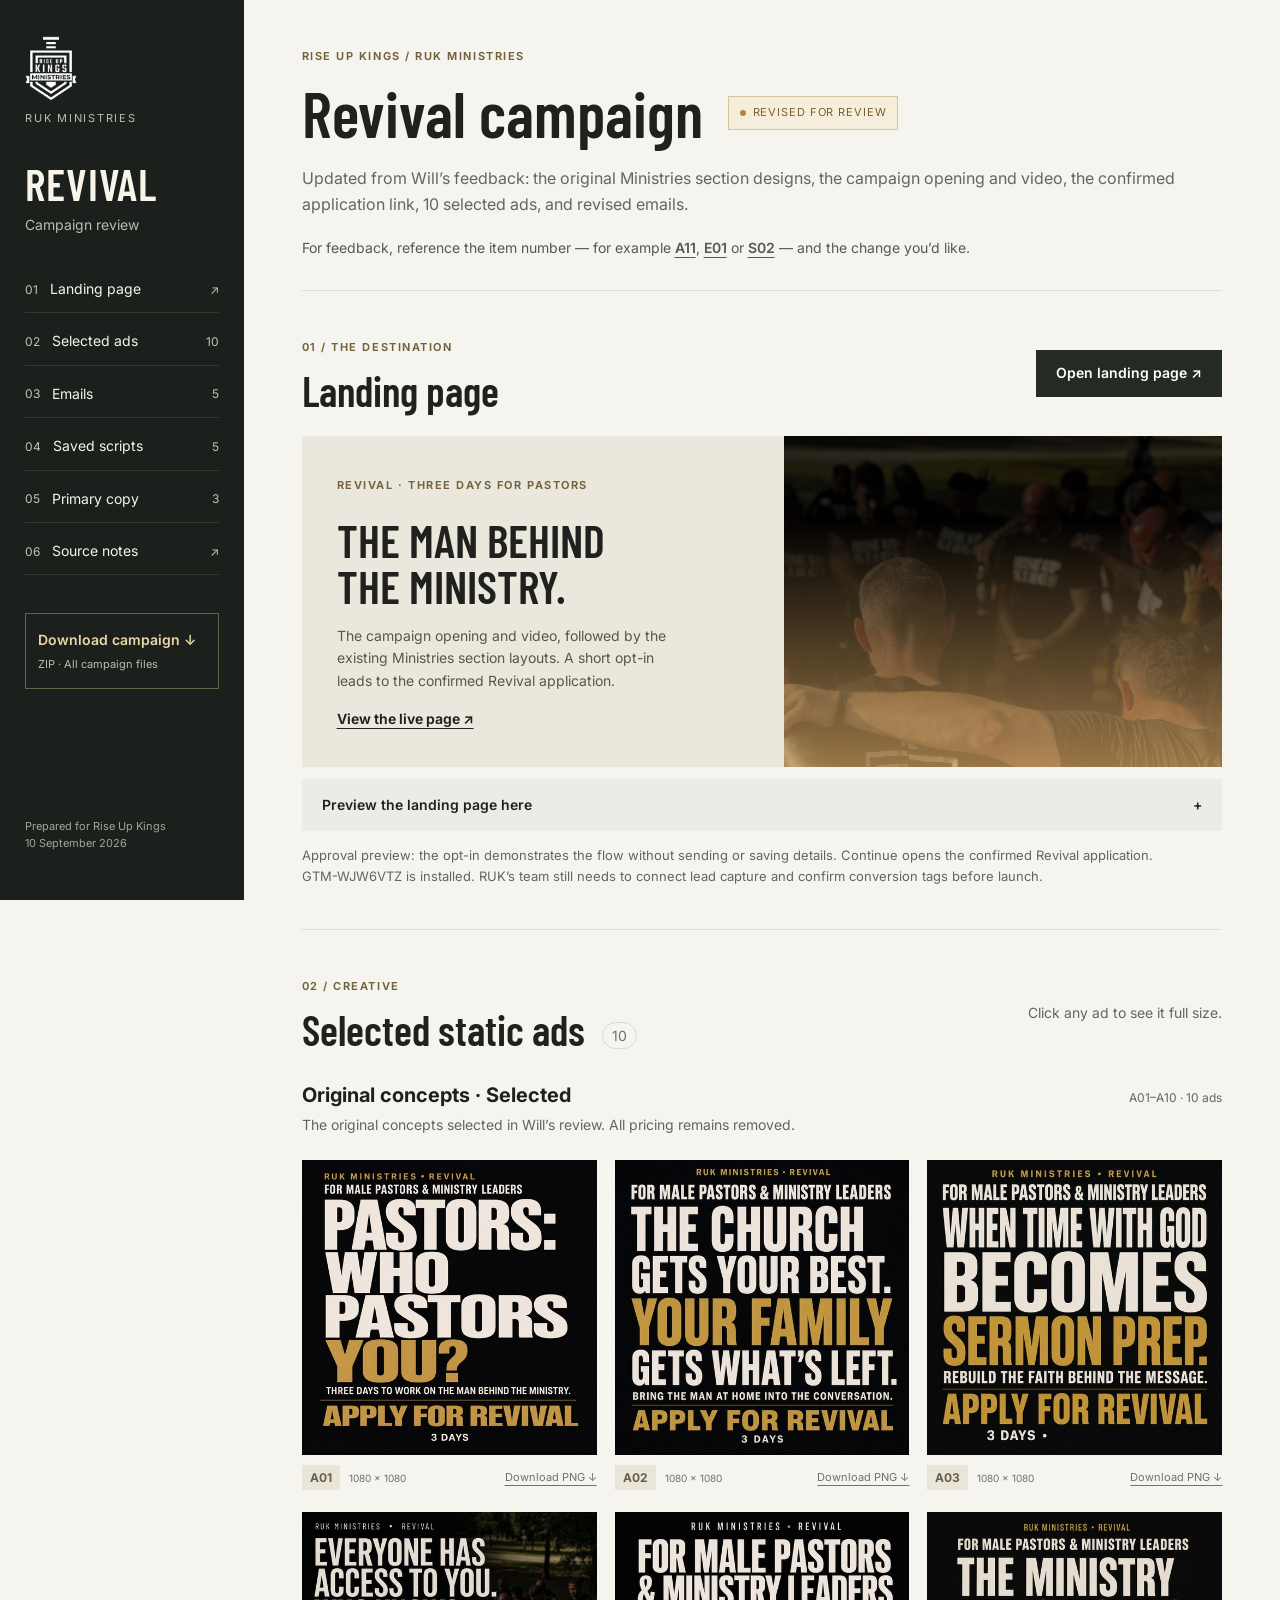
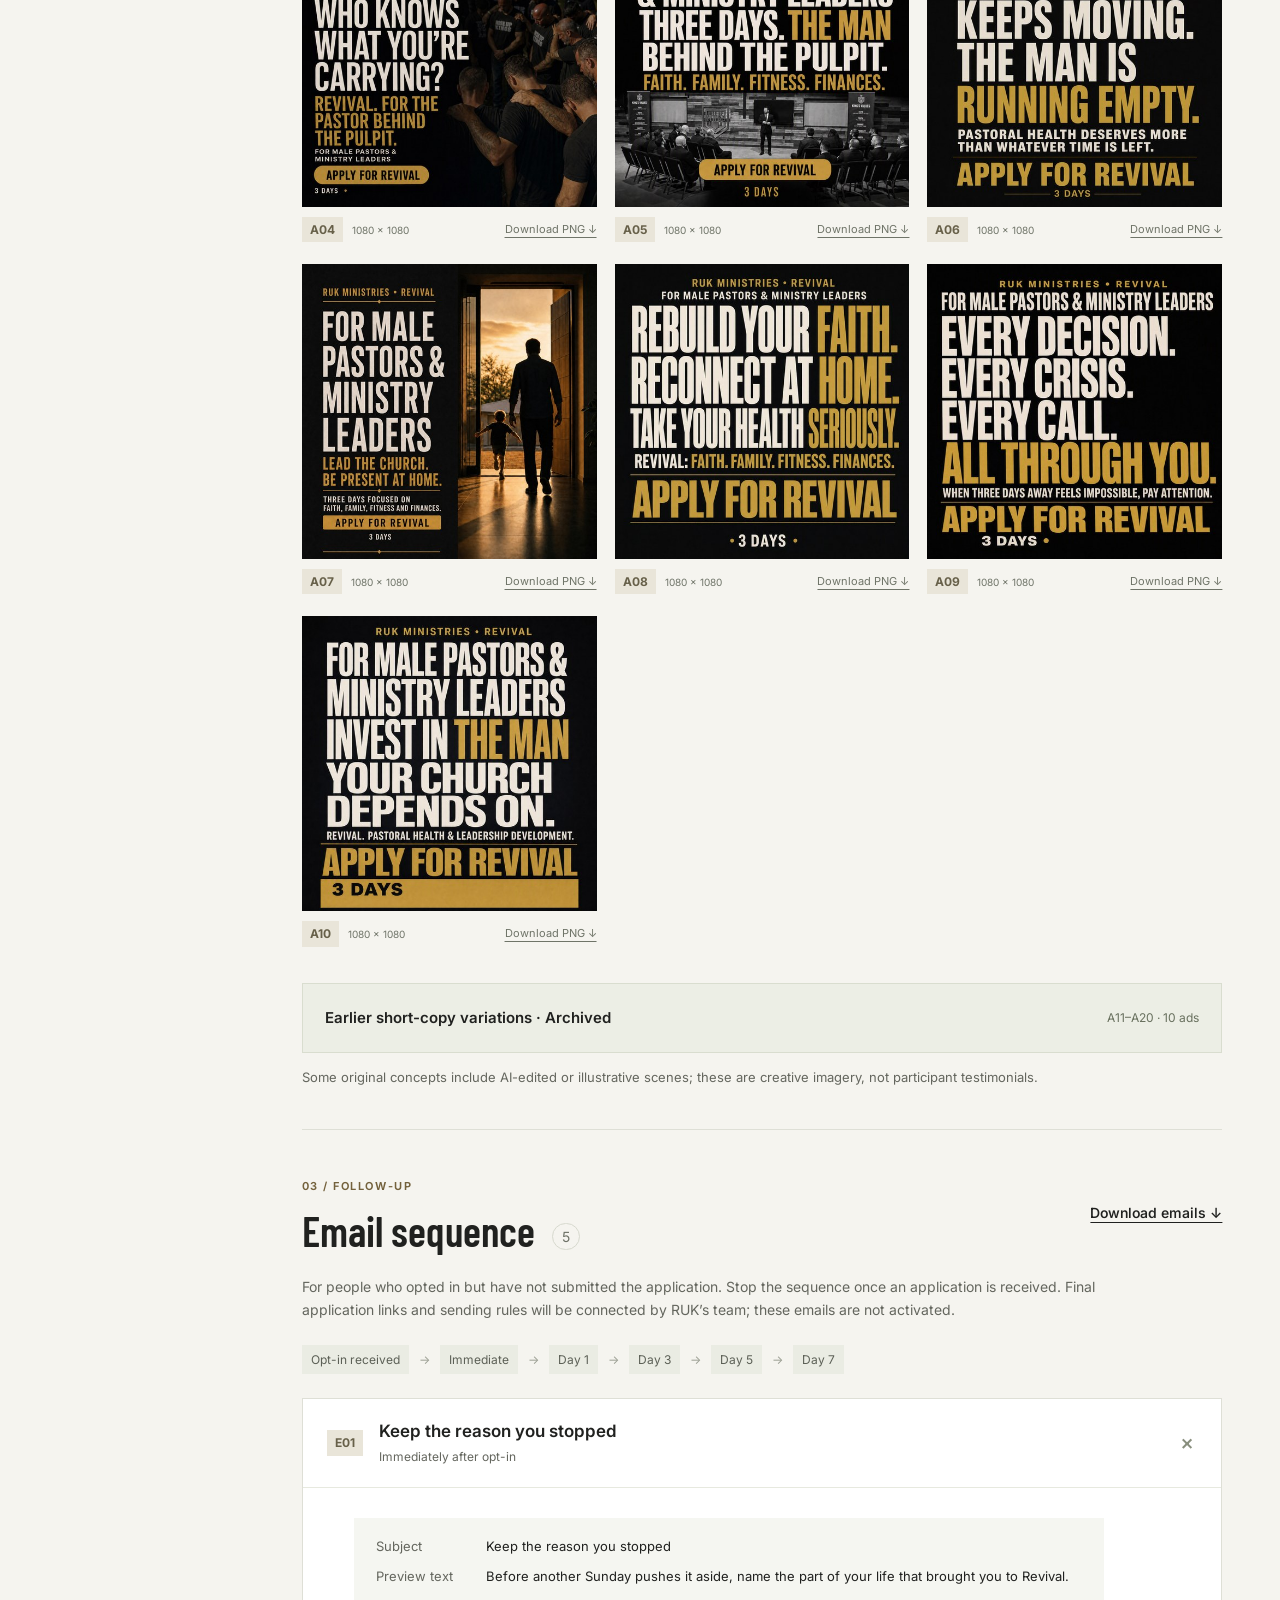
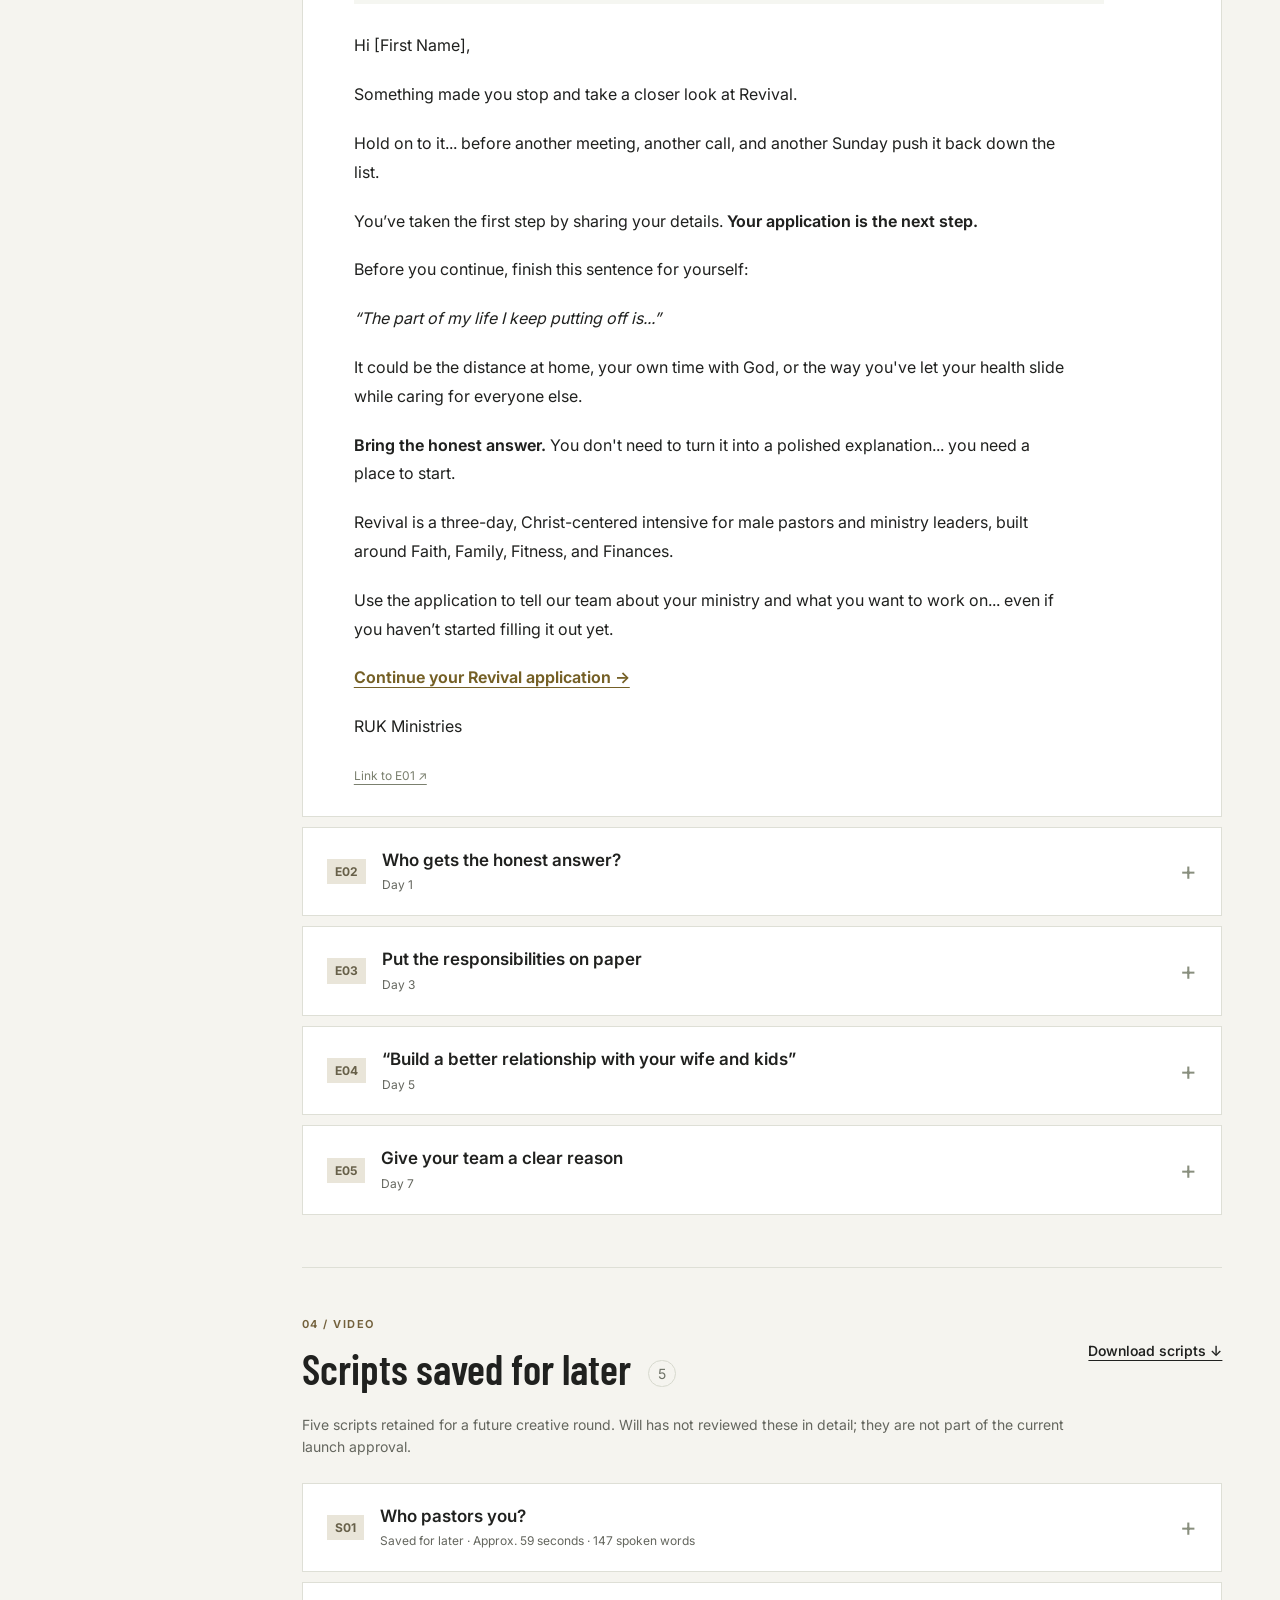
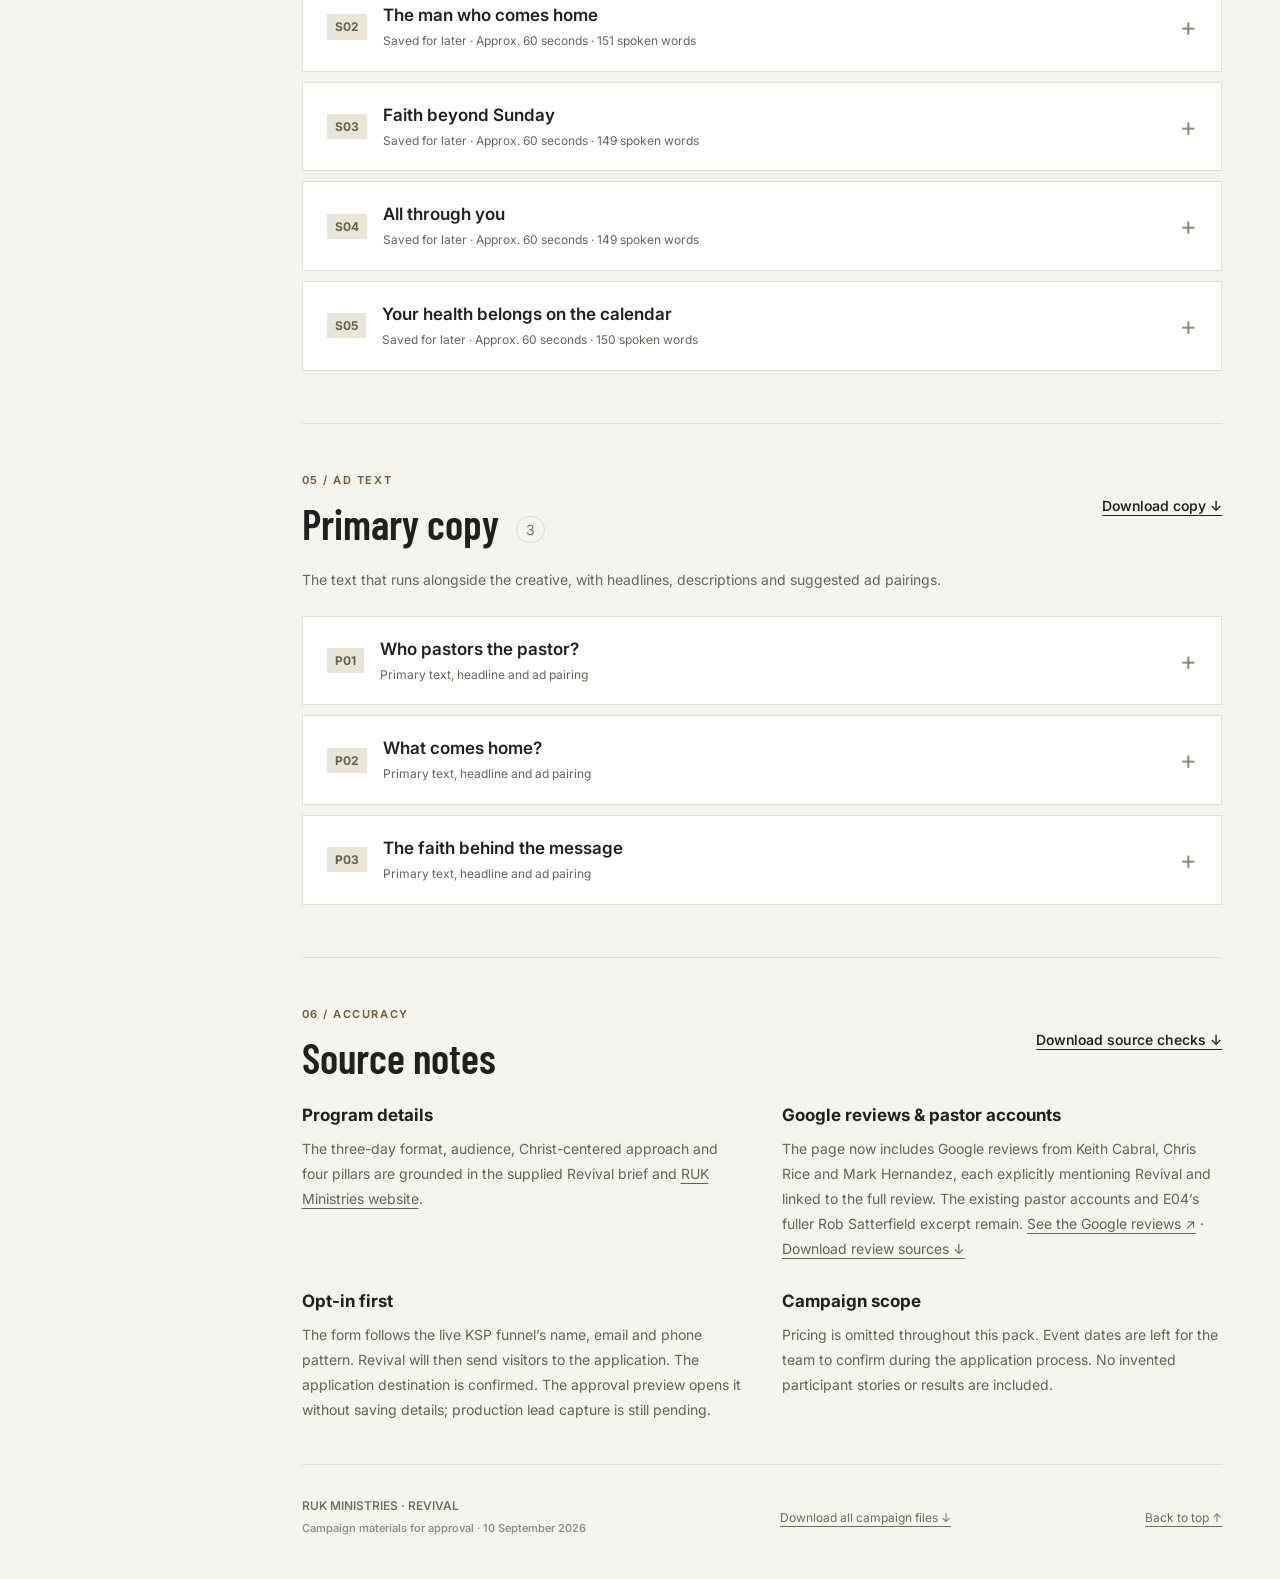
==== commit bc7bfa8e: "Install RUK GTM container and prepare confirmed opt-in tracking for handoff" ====
--- a/docs/review/index.html
+++ b/docs/review/index.html
@@ -3,7 +3,7 @@
 <body><a class="skip" href="#main">Skip to campaign materials</a>
 <aside class="sidebar"><a class="brand" href="#overview"><img src="../images/ruk-logo.webp" alt="Rise Up Kings" width="152" height="72"><span>RUK MINISTRIES</span></a><div class="sidebar-title">REVIVAL<span>Campaign review</span></div><nav aria-label="Campaign materials"><a href="#landing">01 <span>Landing page</span><span>↗</span></a><a href="#ads">02 <span>Selected ads</span><span>10</span></a><a href="#emails">03 <span>Emails</span><span>5</span></a><a href="#scripts">04 <span>Saved scripts</span><span>5</span></a><a href="#primary">05 <span>Primary copy</span><span>3</span></a><a href="#sources">06 <span>Source notes</span><span>↗</span></a></nav><a class="sidebar-download" href="downloads/revival-campaign.zip" download>Download campaign ↓<small>ZIP · All campaign files</small></a><p class="sidebar-note">Prepared for Rise Up Kings<br>10 September 2026</p></aside>
 <main id="main"><header id="overview"><div class="eyebrow">RISE UP KINGS / RUK MINISTRIES</div><div class="header-line"><h1>Revival campaign</h1><span class="status"><i></i> REVISED FOR REVIEW</span></div><p class="intro">Updated from Will’s feedback: the original Ministries section designs, the campaign opening and video, the confirmed application link, 10 selected ads, and revised emails.</p><div class="review-note">For feedback, reference the item number — for example <a href="#A11">A11</a>, <a href="#E01">E01</a> or <a href="#S02">S02</a> — and the change you’d like.</div></header>
-<section id="landing"><div class="section-heading"><div><span class="eyebrow">01 / THE DESTINATION</span><h2>Landing page</h2></div><a class="button" href="../" target="_blank" rel="noopener">Open landing page ↗</a></div><div class="landing-card"><div class="landing-text"><span class="eyebrow">REVIVAL · THREE DAYS FOR PASTORS</span><h3>The man behind<br>the ministry.</h3><p>The campaign opening and video, followed by the existing Ministries section layouts. A short opt-in leads to the confirmed Revival application.</p><a href="../" target="_blank" rel="noopener">View the live page ↗</a></div><img src="../images/revival-room.jpg" alt="Prayer imagery published by RUK Ministries" width="800" height="530"></div><details class="page-preview"><summary>Preview the landing page here <span aria-hidden="true">+</span></summary><iframe title="Live Revival landing page preview" src="../" loading="lazy"></iframe></details><p class="small-note">Approval preview: the opt-in demonstrates the flow without sending or saving details. Continue opens the confirmed Revival application. RUK’s team still needs to connect lead capture before launch.</p></section>
+<section id="landing"><div class="section-heading"><div><span class="eyebrow">01 / THE DESTINATION</span><h2>Landing page</h2></div><a class="button" href="../" target="_blank" rel="noopener">Open landing page ↗</a></div><div class="landing-card"><div class="landing-text"><span class="eyebrow">REVIVAL · THREE DAYS FOR PASTORS</span><h3>The man behind<br>the ministry.</h3><p>The campaign opening and video, followed by the existing Ministries section layouts. A short opt-in leads to the confirmed Revival application.</p><a href="../" target="_blank" rel="noopener">View the live page ↗</a></div><img src="../images/revival-room.jpg" alt="Prayer imagery published by RUK Ministries" width="800" height="530"></div><details class="page-preview"><summary>Preview the landing page here <span aria-hidden="true">+</span></summary><iframe title="Live Revival landing page preview" src="../" loading="lazy"></iframe></details><p class="small-note">Approval preview: the opt-in demonstrates the flow without sending or saving details. Continue opens the confirmed Revival application. GTM-WJW6VTZ is installed. RUK’s team still needs to connect lead capture and confirm conversion tags before launch.</p></section>
 <section id="ads"><div class="section-heading"><div><span class="eyebrow">02 / CREATIVE</span><h2>Selected static ads <span class="count">10</span></h2></div><span class="section-detail">Click any ad to see it full size.</span></div><div class="group-heading"><h3>Original concepts · Selected</h3><span>A01–A10 · 10 ads</span></div><p class="section-intro">The original concepts selected in Will’s review. All pricing remains removed.</p><div class="ad-grid"><article class="ad" id="A01"><a class="art" href="ads/01-who-pastors-you-no-price.png" target="_blank" rel="noopener" aria-label="Open A01: PASTORS: WHO PASTORS YOU? at full size"><img src="thumbnails/01-who-pastors-you-no-price.jpg" alt="A01: PASTORS: WHO PASTORS YOU?" width="540" height="540" loading="lazy"></a><div class="ad-caption"><a class="ref" href="#A01">A01</a><span>1080 × 1080</span><a href="ads/01-who-pastors-you-no-price.png" download>Download PNG ↓</a></div></article><article class="ad" id="A02"><a class="art" href="ads/02-family-leftovers-no-price.png" target="_blank" rel="noopener" aria-label="Open A02: THE CHURCH GETS YOUR BEST. YOUR FAMILY GETS WHAT’S LEFT. at full size"><img src="thumbnails/02-family-leftovers-no-price.jpg" alt="A02: THE CHURCH GETS YOUR BEST. YOUR FAMILY GETS WHAT’S LEFT." width="540" height="540" loading="lazy"></a><div class="ad-caption"><a class="ref" href="#A02">A02</a><span>1080 × 1080</span><a href="ads/02-family-leftovers-no-price.png" download>Download PNG ↓</a></div></article><article class="ad" id="A03"><a class="art" href="ads/03-sermon-prep-no-price.png" target="_blank" rel="noopener" aria-label="Open A03: WHEN TIME WITH GOD BECOMES SERMON PREP. at full size"><img src="thumbnails/03-sermon-prep-no-price.jpg" alt="A03: WHEN TIME WITH GOD BECOMES SERMON PREP." width="540" height="540" loading="lazy"></a><div class="ad-caption"><a class="ref" href="#A03">A03</a><span>1080 × 1080</span><a href="ads/03-sermon-prep-no-price.png" download>Download PNG ↓</a></div></article><article class="ad" id="A04"><a class="art" href="ads/04-everyone-has-access-no-price.png" target="_blank" rel="noopener" aria-label="Open A04: EVERYONE HAS ACCESS TO YOU. WHO KNOWS WHAT YOU’RE CARRYING? at full size"><img src="thumbnails/04-everyone-has-access-no-price.jpg" alt="A04: EVERYONE HAS ACCESS TO YOU. WHO KNOWS WHAT YOU’RE CARRYING?" width="540" height="540" loading="lazy"></a><div class="ad-caption"><a class="ref" href="#A04">A04</a><span>1080 × 1080</span><a href="ads/04-everyone-has-access-no-price.png" download>Download PNG ↓</a></div></article><article class="ad" id="A05"><a class="art" href="ads/05-three-days-no-price.png" target="_blank" rel="noopener" aria-label="Open A05: THREE DAYS. THE MAN BEHIND THE PULPIT. at full size"><img src="thumbnails/05-three-days-no-price.jpg" alt="A05: THREE DAYS. THE MAN BEHIND THE PULPIT." width="540" height="540" loading="lazy"></a><div class="ad-caption"><a class="ref" href="#A05">A05</a><span>1080 × 1080</span><a href="ads/05-three-days-no-price.png" download>Download PNG ↓</a></div></article><article class="ad" id="A06"><a class="art" href="ads/06-running-empty-no-price.png" target="_blank" rel="noopener" aria-label="Open A06: THE MINISTRY KEEPS MOVING. THE MAN IS RUNNING EMPTY. at full size"><img src="thumbnails/06-running-empty-no-price.jpg" alt="A06: THE MINISTRY KEEPS MOVING. THE MAN IS RUNNING EMPTY." width="540" height="540" loading="lazy"></a><div class="ad-caption"><a class="ref" href="#A06">A06</a><span>1080 × 1080</span><a href="ads/06-running-empty-no-price.png" download>Download PNG ↓</a></div></article><article class="ad" id="A07"><a class="art" href="ads/07-present-at-home-no-price.png" target="_blank" rel="noopener" aria-label="Open A07: LEAD THE CHURCH. BE PRESENT AT HOME. at full size"><img src="thumbnails/07-present-at-home-no-price.jpg" alt="A07: LEAD THE CHURCH. BE PRESENT AT HOME." width="540" height="540" loading="lazy"></a><div class="ad-caption"><a class="ref" href="#A07">A07</a><span>1080 × 1080</span><a href="ads/07-present-at-home-no-price.png" download>Download PNG ↓</a></div></article><article class="ad" id="A08"><a class="art" href="ads/08-four-pillars-no-price.png" target="_blank" rel="noopener" aria-label="Open A08: REBUILD YOUR FAITH. RECONNECT AT HOME. TAKE YOUR HEALTH SERIOUSLY. at full size"><img src="thumbnails/08-four-pillars-no-price.jpg" alt="A08: REBUILD YOUR FAITH. RECONNECT AT HOME. TAKE YOUR HEALTH SERIOUSLY." width="540" height="540" loading="lazy"></a><div class="ad-caption"><a class="ref" href="#A08">A08</a><span>1080 × 1080</span><a href="ads/08-four-pillars-no-price.png" download>Download PNG ↓</a></div></article><article class="ad" id="A09"><a class="art" href="ads/09-every-decision-no-price.png" target="_blank" rel="noopener" aria-label="Open A09: EVERY DECISION. EVERY CRISIS. EVERY CALL. ALL THROUGH YOU. at full size"><img src="thumbnails/09-every-decision-no-price.jpg" alt="A09: EVERY DECISION. EVERY CRISIS. EVERY CALL. ALL THROUGH YOU." width="540" height="540" loading="lazy"></a><div class="ad-caption"><a class="ref" href="#A09">A09</a><span>1080 × 1080</span><a href="ads/09-every-decision-no-price.png" download>Download PNG ↓</a></div></article><article class="ad" id="A10"><a class="art" href="ads/10-church-investment-no-price.png" target="_blank" rel="noopener" aria-label="Open A10: INVEST IN THE MAN YOUR CHURCH DEPENDS ON. at full size"><img src="thumbnails/10-church-investment-no-price.jpg" alt="A10: INVEST IN THE MAN YOUR CHURCH DEPENDS ON." width="540" height="540" loading="lazy"></a><div class="ad-caption"><a class="ref" href="#A10">A10</a><span>1080 × 1080</span><a href="ads/10-church-investment-no-price.png" download>Download PNG ↓</a></div></article></div><details class="archived-ads"><summary>Earlier short-copy variations · Archived <span>A11–A20 · 10 ads</span></summary><p class="section-intro">Retained for reference. These are not part of the selected ad set.</p><div class="ad-grid"><article class="ad" id="A11"><a class="art" href="ads/11-who-pastors-you.png" target="_blank" rel="noopener" aria-label="Open A11: PASTORS: WHO PASTORS YOU? at full size"><img src="thumbnails/11-who-pastors-you.jpg" alt="A11: PASTORS: WHO PASTORS YOU?" width="540" height="540" loading="lazy"></a><div class="ad-caption"><a class="ref" href="#A11">A11</a><span>1080 × 1080</span><a href="ads/11-who-pastors-you.png" download>Download PNG ↓</a></div></article><article class="ad" id="A12"><a class="art" href="ads/12-family-needs-you.png" target="_blank" rel="noopener" aria-label="Open A12: YOUR FAMILY NEEDS YOU. at full size"><img src="thumbnails/12-family-needs-you.jpg" alt="A12: YOUR FAMILY NEEDS YOU." width="540" height="540" loading="lazy"></a><div class="ad-caption"><a class="ref" href="#A12">A12</a><span>1080 × 1080</span><a href="ads/12-family-needs-you.png" download>Download PNG ↓</a></div></article><article class="ad" id="A13"><a class="art" href="ads/13-faith-beyond-sunday.png" target="_blank" rel="noopener" aria-label="Open A13: FAITH BEYOND SUNDAY. at full size"><img src="thumbnails/13-faith-beyond-sunday.jpg" alt="A13: FAITH BEYOND SUNDAY." width="540" height="540" loading="lazy"></a><div class="ad-caption"><a class="ref" href="#A13">A13</a><span>1080 × 1080</span><a href="ads/13-faith-beyond-sunday.png" download>Download PNG ↓</a></div></article><article class="ad" id="A14"><a class="art" href="ads/14-carry-it-alone.png" target="_blank" rel="noopener" aria-label="Open A14: YOU DON’T HAVE TO CARRY IT ALONE. at full size"><img src="thumbnails/14-carry-it-alone.jpg" alt="A14: YOU DON’T HAVE TO CARRY IT ALONE." width="540" height="540" loading="lazy"></a><div class="ad-caption"><a class="ref" href="#A14">A14</a><span>1080 × 1080</span><a href="ads/14-carry-it-alone.png" download>Download PNG ↓</a></div></article><article class="ad" id="A15"><a class="art" href="ads/15-behind-the-pulpit.png" target="_blank" rel="noopener" aria-label="Open A15: THE MAN BEHIND THE PULPIT. at full size"><img src="thumbnails/15-behind-the-pulpit.jpg" alt="A15: THE MAN BEHIND THE PULPIT." width="540" height="540" loading="lazy"></a><div class="ad-caption"><a class="ref" href="#A15">A15</a><span>1080 × 1080</span><a href="ads/15-behind-the-pulpit.png" download>Download PNG ↓</a></div></article><article class="ad" id="A16"><a class="art" href="ads/16-still-called.png" target="_blank" rel="noopener" aria-label="Open A16: STILL CALLED. RUNNING EMPTY. at full size"><img src="thumbnails/16-still-called.jpg" alt="A16: STILL CALLED. RUNNING EMPTY." width="540" height="540" loading="lazy"></a><div class="ad-caption"><a class="ref" href="#A16">A16</a><span>1080 × 1080</span><a href="ads/16-still-called.png" download>Download PNG ↓</a></div></article><article class="ad" id="A17"><a class="art" href="ads/17-present-at-home.png" target="_blank" rel="noopener" aria-label="Open A17: BE PRESENT AT HOME. at full size"><img src="thumbnails/17-present-at-home.jpg" alt="A17: BE PRESENT AT HOME." width="540" height="540" loading="lazy"></a><div class="ad-caption"><a class="ref" href="#A17">A17</a><span>1080 × 1080</span><a href="ads/17-present-at-home.png" download>Download PNG ↓</a></div></article><article class="ad" id="A18"><a class="art" href="ads/18-health-calendar.png" target="_blank" rel="noopener" aria-label="Open A18: YOUR HEALTH BELONGS ON THE CALENDAR. at full size"><img src="thumbnails/18-health-calendar.jpg" alt="A18: YOUR HEALTH BELONGS ON THE CALENDAR." width="540" height="540" loading="lazy"></a><div class="ad-caption"><a class="ref" href="#A18">A18</a><span>1080 × 1080</span><a href="ads/18-health-calendar.png" download>Download PNG ↓</a></div></article><article class="ad" id="A19"><a class="art" href="ads/19-always-on-call.png" target="_blank" rel="noopener" aria-label="Open A19: ALWAYS ON CALL? at full size"><img src="thumbnails/19-always-on-call.jpg" alt="A19: ALWAYS ON CALL?" width="540" height="540" loading="lazy"></a><div class="ad-caption"><a class="ref" href="#A19">A19</a><span>1080 × 1080</span><a href="ads/19-always-on-call.png" download>Download PNG ↓</a></div></article><article class="ad" id="A20"><a class="art" href="ads/20-make-time.png" target="_blank" rel="noopener" aria-label="Open A20: MAKE TIME FOR THE MAN. at full size"><img src="thumbnails/20-make-time.jpg" alt="A20: MAKE TIME FOR THE MAN." width="540" height="540" loading="lazy"></a><div class="ad-caption"><a class="ref" href="#A20">A20</a><span>1080 × 1080</span><a href="ads/20-make-time.png" download>Download PNG ↓</a></div></article></div></details><p class="small-note">Some original concepts include AI-edited or illustrative scenes; these are creative imagery, not participant testimonials.</p></section>
 <section id="emails"><div class="section-heading"><div><span class="eyebrow">03 / FOLLOW-UP</span><h2>Email sequence <span class="count">5</span></h2></div><a class="text-link" href="downloads/emails.md" download>Download emails ↓</a></div><p class="section-intro">For people who opted in but have not submitted the application. Stop the sequence once an application is received. Final application links and sending rules will be connected by RUK’s team; these emails are not activated.</p><div class="sequence"><span>Opt-in received</span><b>→</b><span>Immediate</span><b>→</b><span>Day 1</span><b>→</b><span>Day 3</span><b>→</b><span>Day 5</span><b>→</b><span>Day 7</span></div><details class="copy-item" id="E01" open><summary><span class="ref">E01</span><span class="summary-title">Keep the reason you stopped<small>Immediately after opt-in</small></span><span class="toggle" aria-hidden="true">+</span></summary><div class="copy-inner"><dl class="email-meta"><dt>Subject</dt><dd>Keep the reason you stopped</dd><dt>Preview text</dt><dd>Before another Sunday pushes it aside, name the part of your life that brought you to Revival.</dd></dl><div class="prose"><p>Hi [First Name],</p><p>Something made you stop and take a closer look at Revival.</p><p>Hold on to it... before another meeting, another call, and another Sunday push it back down the list.</p><p>You’ve taken the first step by sharing your details. <strong>Your application is the next step.</strong></p><p>Before you continue, finish this sentence for yourself:</p><p><em>“The part of my life I keep putting off is...”</em></p><p>It could be the distance at home, your own time with God, or the way you&#x27;ve let your health slide while caring for everyone else.</p><p><strong>Bring the honest answer.</strong> You don&#x27;t need to turn it into a polished explanation... you need a place to start.</p><p>Revival is a three-day, Christ-centered intensive for male pastors and ministry leaders, built around Faith, Family, Fitness, and Finances.</p><p>Use the application to tell our team about your ministry and what you want to work on... even if you haven’t started filling it out yet.</p><p><a class="email-cta" href="https://go.riseupkings.com/rukminapplication" target="_blank" rel="noopener">Continue your Revival application →</a></p><p>RUK Ministries</p></div><a class="permalink" href="#E01">Link to E01 ↗</a></div></details><details class="copy-item" id="E02" ><summary><span class="ref">E02</span><span class="summary-title">Who gets the honest answer?<small>Day 1</small></span><span class="toggle" aria-hidden="true">+</span></summary><div class="copy-inner"><dl class="email-meta"><dt>Subject</dt><dd>Who gets the honest answer?</dd><dt>Preview text</dt><dd>One practical question for the pastor who hears everyone else’s problems and carries his own.</dd></dl><div class="prose"><p>Hi [First Name],</p><p>Someone asks how you&#x27;re doing, and you say, “Busy, but good.”</p><p>The conversation moves on... and the thing you needed to say stays with you.</p><p>Your title can make that answer feel easier. You&#x27;re used to bringing steadiness into a room, and you don&#x27;t want your own struggles to become somebody else&#x27;s concern.</p><p>But <strong>being relied on doesn&#x27;t remove your need for support.</strong></p><p>Write down the name of one person you trust enough to give a fuller answer.</p><p>Then write the sentence you&#x27;ve been editing in your head... the one about your marriage, your faith, or the weight of another week.</p><p>You decide what to share and with whom. Start by being <em>honest with yourself</em> about what you&#x27;ve been carrying.</p><p>Revival brings male pastors and ministry leaders together for Christ-centered training, experiential work, and brotherhood.</p><p>If this is the part of your life that brought you here... tell our team about it in your application.</p><p><a class="email-cta" href="https://go.riseupkings.com/rukminapplication" target="_blank" rel="noopener">Continue your Revival application →</a></p><p>RUK Ministries</p></div><a class="permalink" href="#E02">Link to E02 ↗</a></div></details><details class="copy-item" id="E03" ><summary><span class="ref">E03</span><span class="summary-title">Put the responsibilities on paper<small>Day 3</small></span><span class="toggle" aria-hidden="true">+</span></summary><div class="copy-inner"><dl class="email-meta"><dt>Subject</dt><dd>Put the responsibilities on paper</dd><dt>Preview text</dt><dd>A clearer way to think about time away, team coverage, and the work that keeps coming to you.</dd></dl><div class="prose"><p>Hi [First Name],</p><p>Three days away looks impossible when every responsibility stays in your head.</p><p>Put them on paper... then look at each one separately.</p><p>For each responsibility, write:</p><ol><li><strong>What actually needs to happen?</strong> Be specific about the task and the deadline.</li><li><strong>Who can own it?</strong> Name a person, rather than writing “the team.”</li><li><strong>What would they need from you first?</strong> Information, a clear decision, or permission to act?</li></ol><p>You may find work that needs preparation. You may find something only you can do... and something you&#x27;ve kept doing because nobody else has been given ownership.</p><p>That gives you a practical starting point for the conversation with your staff, family, or elders.</p><p>Revival is a three-day experience. Use your application to explain your situation. Our team can then talk through the schedule and participation requirements before you make arrangements.</p><p><em>“I can&#x27;t leave”</em> deserves a closer look... with the actual responsibilities in front of you.</p><p><a class="email-cta" href="https://go.riseupkings.com/rukminapplication" target="_blank" rel="noopener">Continue your Revival application →</a></p><p>RUK Ministries</p></div><a class="permalink" href="#E03">Link to E03 ↗</a></div></details><details class="copy-item" id="E04" ><summary><span class="ref">E04</span><span class="summary-title">“Build a better relationship with your wife and kids”<small>Day 5</small></span><span class="toggle" aria-hidden="true">+</span></summary><div class="copy-inner"><dl class="email-meta"><dt>Subject</dt><dd>“Build a better relationship with your wife and kids”</dd><dt>Preview text</dt><dd>Pastor Rob Satterfield describes the community and personal work he found at RUK Revival.</dd></dl><div class="prose"><p>Hi [First Name],</p><p>“I cannot tell you how much RUK Revival meant to me. If you are a pastor and you want to grow in goals, change things up, get past sin, get safe community, and build a better relationship with your wife and kids, RUK is for you. Buckle up and get ready. It&#x27;s life changing.”</p><p>Sr Pastor Rob Satterfield, Oak Hill Baptist, TX</p><p>Notice what Rob chose to talk about... his goals, the things he needed to face, community, and his relationship with his wife and kids.</p><p><strong>The life behind the title.</strong></p><p>Those things can be difficult to put on the agenda when everyone else needs something from you.</p><p>But they’re still there when the service is over... and they deserve an honest answer.</p><p>Pick one thing from Rob’s account that you want to address in your own life.</p><p>Get specific. What keeps happening? What have you been putting off?</p><p>Revival brings Faith, Family, Fitness, and Finances into three days of Christ-centered training, experiential work, and brotherhood.</p><p>Rob’s account is his own. <strong>Your application starts with your circumstances</strong>... and what you want our team to understand before the next conversation.</p><p><a class="email-cta" href="https://go.riseupkings.com/rukminapplication" target="_blank" rel="noopener">Continue your Revival application →</a></p><p>RUK Ministries</p></div><a class="permalink" href="#E04">Link to E04 ↗</a></div></details><details class="copy-item" id="E05" ><summary><span class="ref">E05</span><span class="summary-title">Give your team a clear reason<small>Day 7</small></span><span class="toggle" aria-hidden="true">+</span></summary><div class="copy-inner"><dl class="email-meta"><dt>Subject</dt><dd>Give your team a clear reason</dd><dt>Preview text</dt><dd>How to explain the purpose of attending Revival and the coverage your ministry would need.</dd></dl><div class="prose"><p>Hi [First Name],</p><p>A conversation with your elders goes further when you can explain why you&#x27;re asking for time away.</p><p>Start with the part of your life that needs attention... and connect it to the responsibilities you carry.</p><p>You could put it this way:</p><p><em>“I want to attend Revival because I need to give focused attention to [area of my life]. It&#x27;s a three-day, Christ-centered experience for male pastors and ministry leaders. Before making arrangements, I&#x27;d like us to discuss the purpose and how we would cover my responsibilities.”</em></p><p>Use your own words. <strong>Be specific about the reason.</strong></p><p>Your team can work with a clear explanation... far more easily than a vague request for a few days away.</p><p>Our team can explain the program and help you get the information needed for that conversation.</p><p>You asked about Revival because something deserved attention. Bring that reason back into view... and take the next step.</p><p><a class="email-cta" href="https://go.riseupkings.com/rukminapplication" target="_blank" rel="noopener">Continue your Revival application →</a></p><p>RUK Ministries</p></div><a class="permalink" href="#E05">Link to E05 ↗</a></div></details></section>
 <section id="scripts"><div class="section-heading"><div><span class="eyebrow">04 / VIDEO</span><h2>Scripts saved for later <span class="count">5</span></h2></div><a class="text-link" href="downloads/scripts.md" download>Download scripts ↓</a></div><p class="section-intro">Five scripts retained for a future creative round. Will has not reviewed these in detail; they are not part of the current launch approval.</p><details class="copy-item" id="S01"><summary><span class="ref">S01</span><span class="summary-title">Who pastors you?<small>Saved for later · Approx. 59 seconds · 147 spoken words</small></span><span class="toggle" aria-hidden="true">+</span></summary><div class="copy-inner"><div class="prose"><p>You can finish the sermon and still avoid the conversation you need to have.</p><p>Pastor, everybody knows where to find you when something goes wrong. You take the call, work through the conflict, and get ready to preach again.</p><p>But when you&#x27;re the one struggling, who gets the honest answer?</p><p>If keeping the ministry moving means your own faith, marriage, and health keep getting postponed, that pattern needs attention.</p><p>Revival is a three-day, Christ-centered intensive for male pastors and ministry leaders. Through training, experiential work, and brotherhood, we bring Faith, Family, Fitness, and Finances into the same room.</p><p>You come as a man with a life to work on, alongside other men carrying ministry responsibility.</p><p>Start by telling us what&#x27;s happening behind your public role. The application gives our team that context and starts the next step toward a conversation.</p><p>Click below and start your Revival application.</p></div><a class="permalink" href="#S01">Link to S01 ↗</a></div></details><details class="copy-item" id="S02"><summary><span class="ref">S02</span><span class="summary-title">The man who comes home<small>Saved for later · Approx. 60 seconds · 151 spoken words</small></span><span class="toggle" aria-hidden="true">+</span></summary><div class="copy-inner"><div class="prose"><p>Your wife supports your calling. She still needs her husband.</p><p>You can be at the dinner table and still be in the staff meeting. The phone lights up, you answer one more message, and the conversation at home has to wait again.</p><p>When that becomes the pattern, your family gets the hours on the calendar without getting your attention.</p><p>Look honestly at the man who walks through your front door. What would your family ask him to change?</p><p>Revival gives male pastors and ministry leaders three days to work on the life behind the calling.</p><p>It&#x27;s Christ-centered training, experiential work, and brotherhood across Faith, Family, Fitness, and Finances. Your marriage and family belong in that work, alongside your ministry responsibilities.</p><p>Our team can talk through the experience and what taking part would involve for you.</p><p>Click below and start your Revival application. Tell us what you want to address at home.</p></div><a class="permalink" href="#S02">Link to S02 ↗</a></div></details><details class="copy-item" id="S03"><summary><span class="ref">S03</span><span class="summary-title">Faith beyond Sunday<small>Saved for later · Approx. 60 seconds · 149 spoken words</small></span><span class="toggle" aria-hidden="true">+</span></summary><div class="copy-inner"><div class="prose"><p>When did time with God become another deadline for Sunday?</p><p>You open your Bible and immediately think about the sermon. A passage becomes a teaching point, then you&#x27;re thinking about how to explain it to everybody else.</p><p>Preparing that message matters. Your own walk with Christ needs attention every day, too.</p><p>When personal prayer keeps getting squeezed between ministry tasks, give it a place that the next deadline can&#x27;t take away.</p><p>Revival is a three-day, Christ-centered intensive for male pastors and ministry leaders. The work reaches into Faith, Family, Fitness, and Finances through training, experiential work, and brotherhood.</p><p>That means bringing your own life into the conversation, including the habits and pressures that follow you home from church.</p><p>You already give serious attention to what you teach. Give serious attention to the man teaching it.</p><p>Click below and start your Revival application. Tell our team what brought you here.</p></div><a class="permalink" href="#S03">Link to S03 ↗</a></div></details><details class="copy-item" id="S04"><summary><span class="ref">S04</span><span class="summary-title">All through you<small>Saved for later · Approx. 60 seconds · 149 spoken words</small></span><span class="toggle" aria-hidden="true">+</span></summary><div class="copy-inner"><div class="prose"><p>If every decision needs you, three days away will feel impossible.</p><p>The staff needs an answer, a family needs help, and a problem lands on your phone before you&#x27;ve finished dealing with the last one.</p><p>Then you look at taking time away and see everything that could go wrong.</p><p>Start with the responsibilities. Which ones genuinely need you? Which ones could someone else carry with clear direction and the authority to make a decision?</p><p>Those questions deserve attention before your calendar fills up again.</p><p>Revival is a three-day, Christ-centered intensive for male pastors and ministry leaders. Through training, experiential work, and brotherhood, we focus on Faith, Family, Fitness, and Finances.</p><p>Bring the man carrying the ministry into the work, and talk with our team about the experience and the practical steps involved in attending.</p><p>Click below and start your Revival application. Make room for the conversation you&#x27;ve kept postponing.</p></div><a class="permalink" href="#S04">Link to S04 ↗</a></div></details><details class="copy-item" id="S05"><summary><span class="ref">S05</span><span class="summary-title">Your health belongs on the calendar<small>Saved for later · Approx. 60 seconds · 150 spoken words</small></span><span class="toggle" aria-hidden="true">+</span></summary><div class="copy-inner"><div class="prose"><p>Your calendar has room for the whole congregation. Where are you on it?</p><p>There&#x27;s a visit to make, another meeting to prepare for, and somebody who needs you before the day ends.</p><p>So the walk gets skipped, dinner gets rushed, and the time you meant to spend looking after yourself disappears.</p><p>If your health only gets whatever time ministry leaves behind, it keeps losing its place.</p><p>You need to give that part of your life attention on purpose.</p><p>Revival brings male pastors and ministry leaders together for three days of Christ-centered training, experiential work, and brotherhood.</p><p>We work across Faith, Family, Fitness, and Finances because your physical habits, relationships, and walk with God all belong in the conversation.</p><p>Come ready to look honestly at what you&#x27;ve been putting off. Our team can explain the experience and participation requirements before you make a decision.</p><p>Click below and start your Revival application.</p></div><a class="permalink" href="#S05">Link to S05 ↗</a></div></details></section>
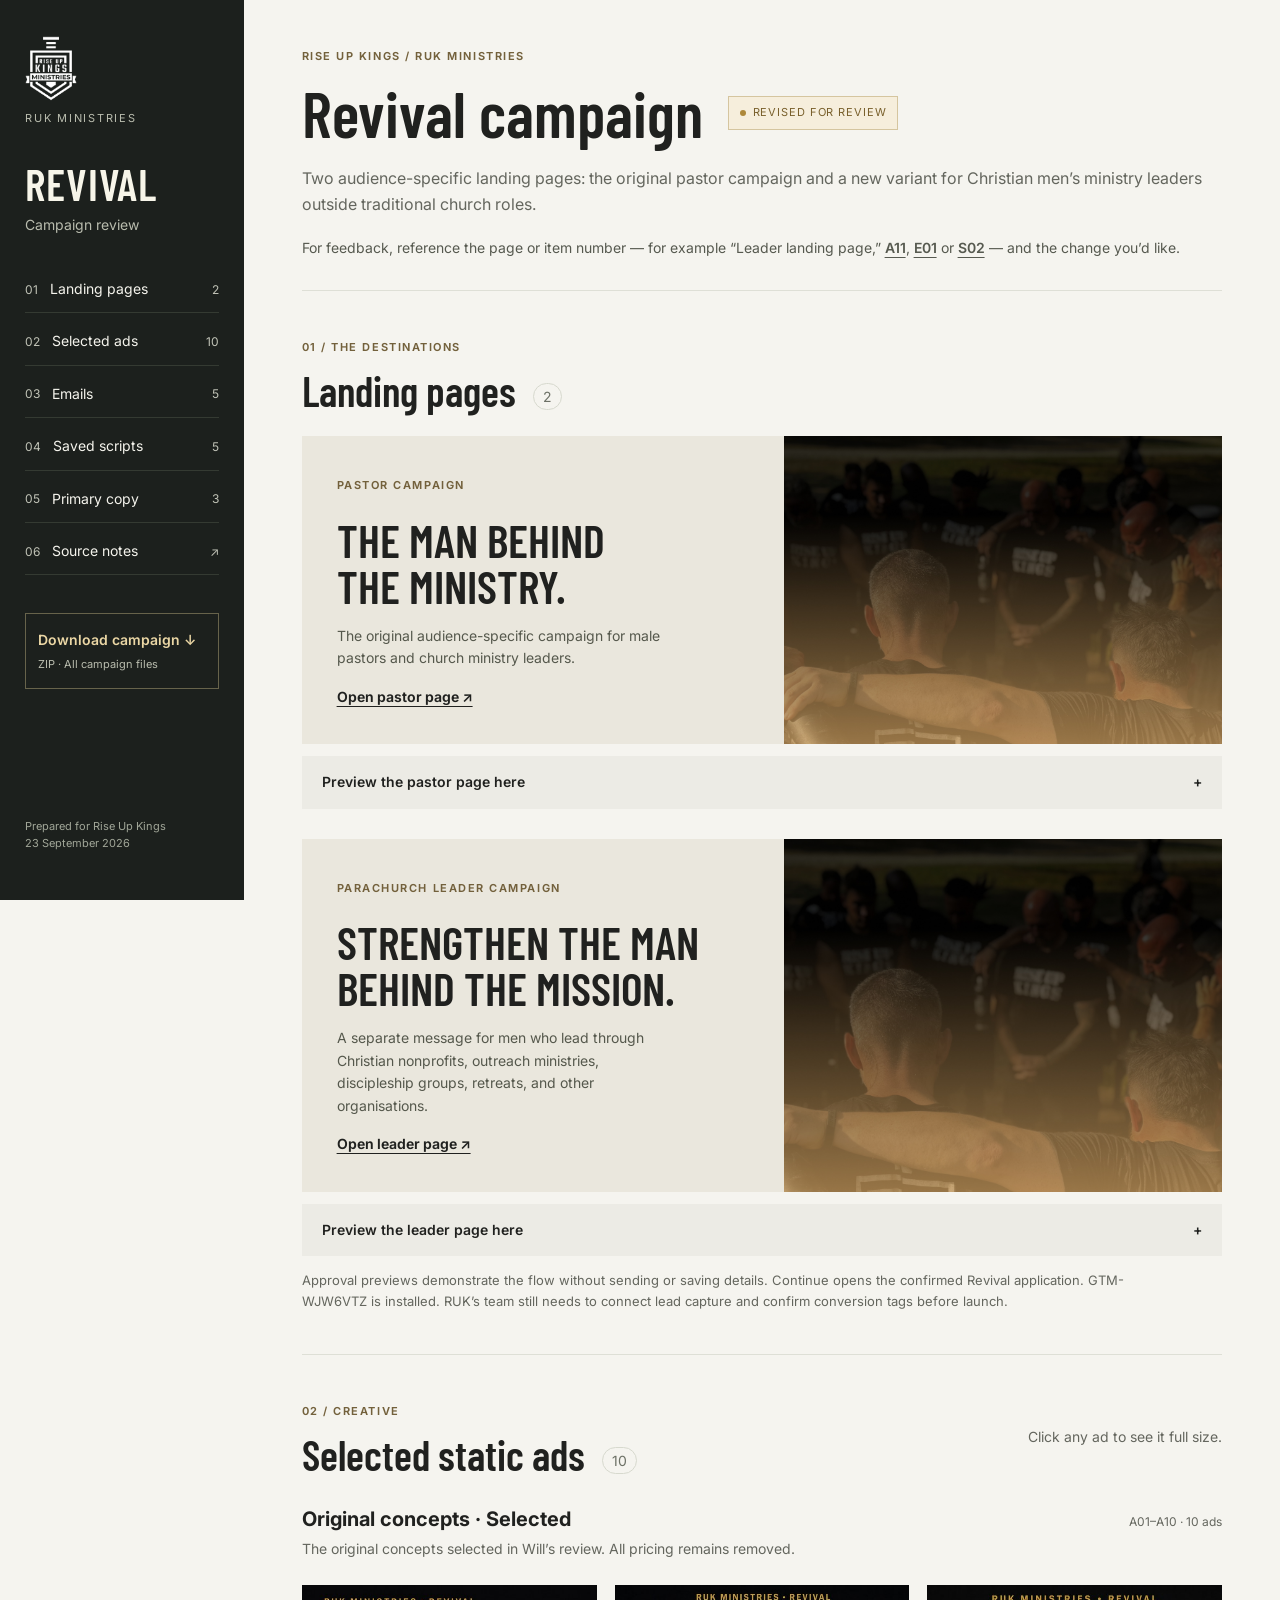
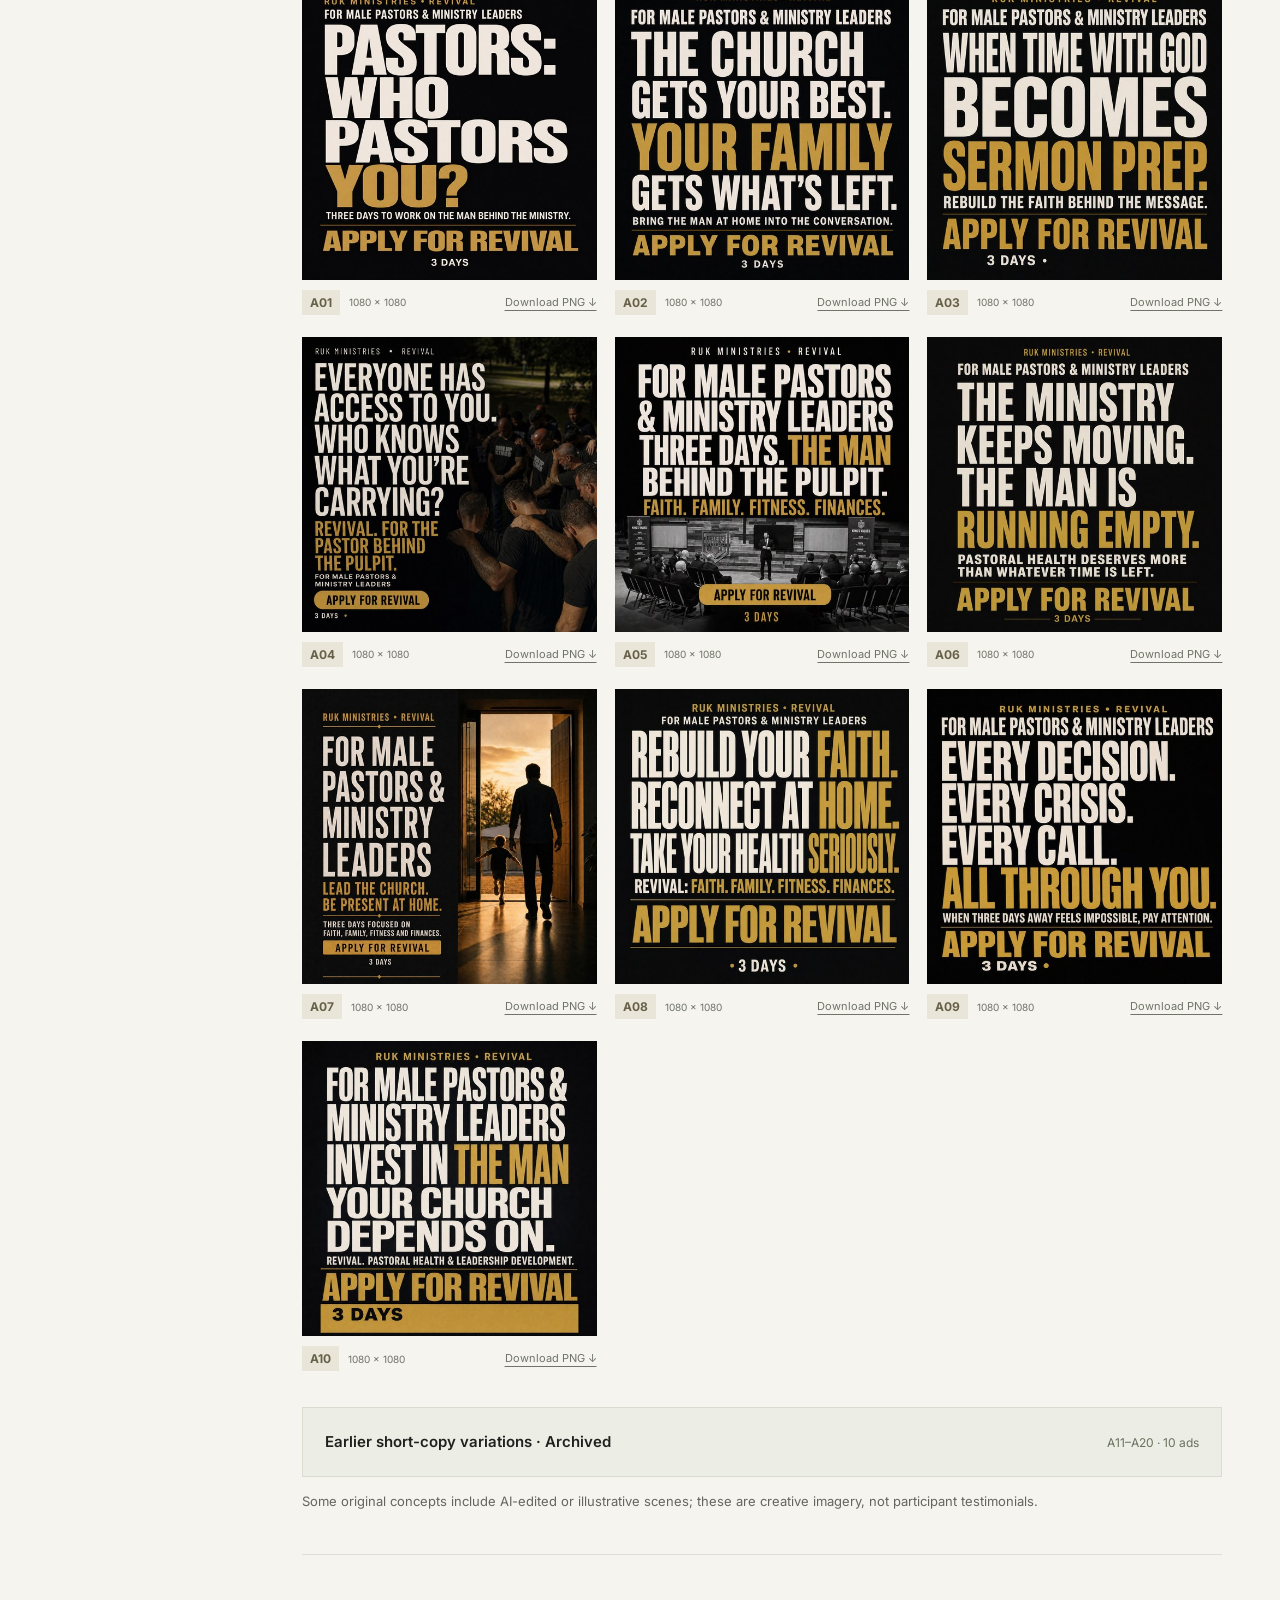
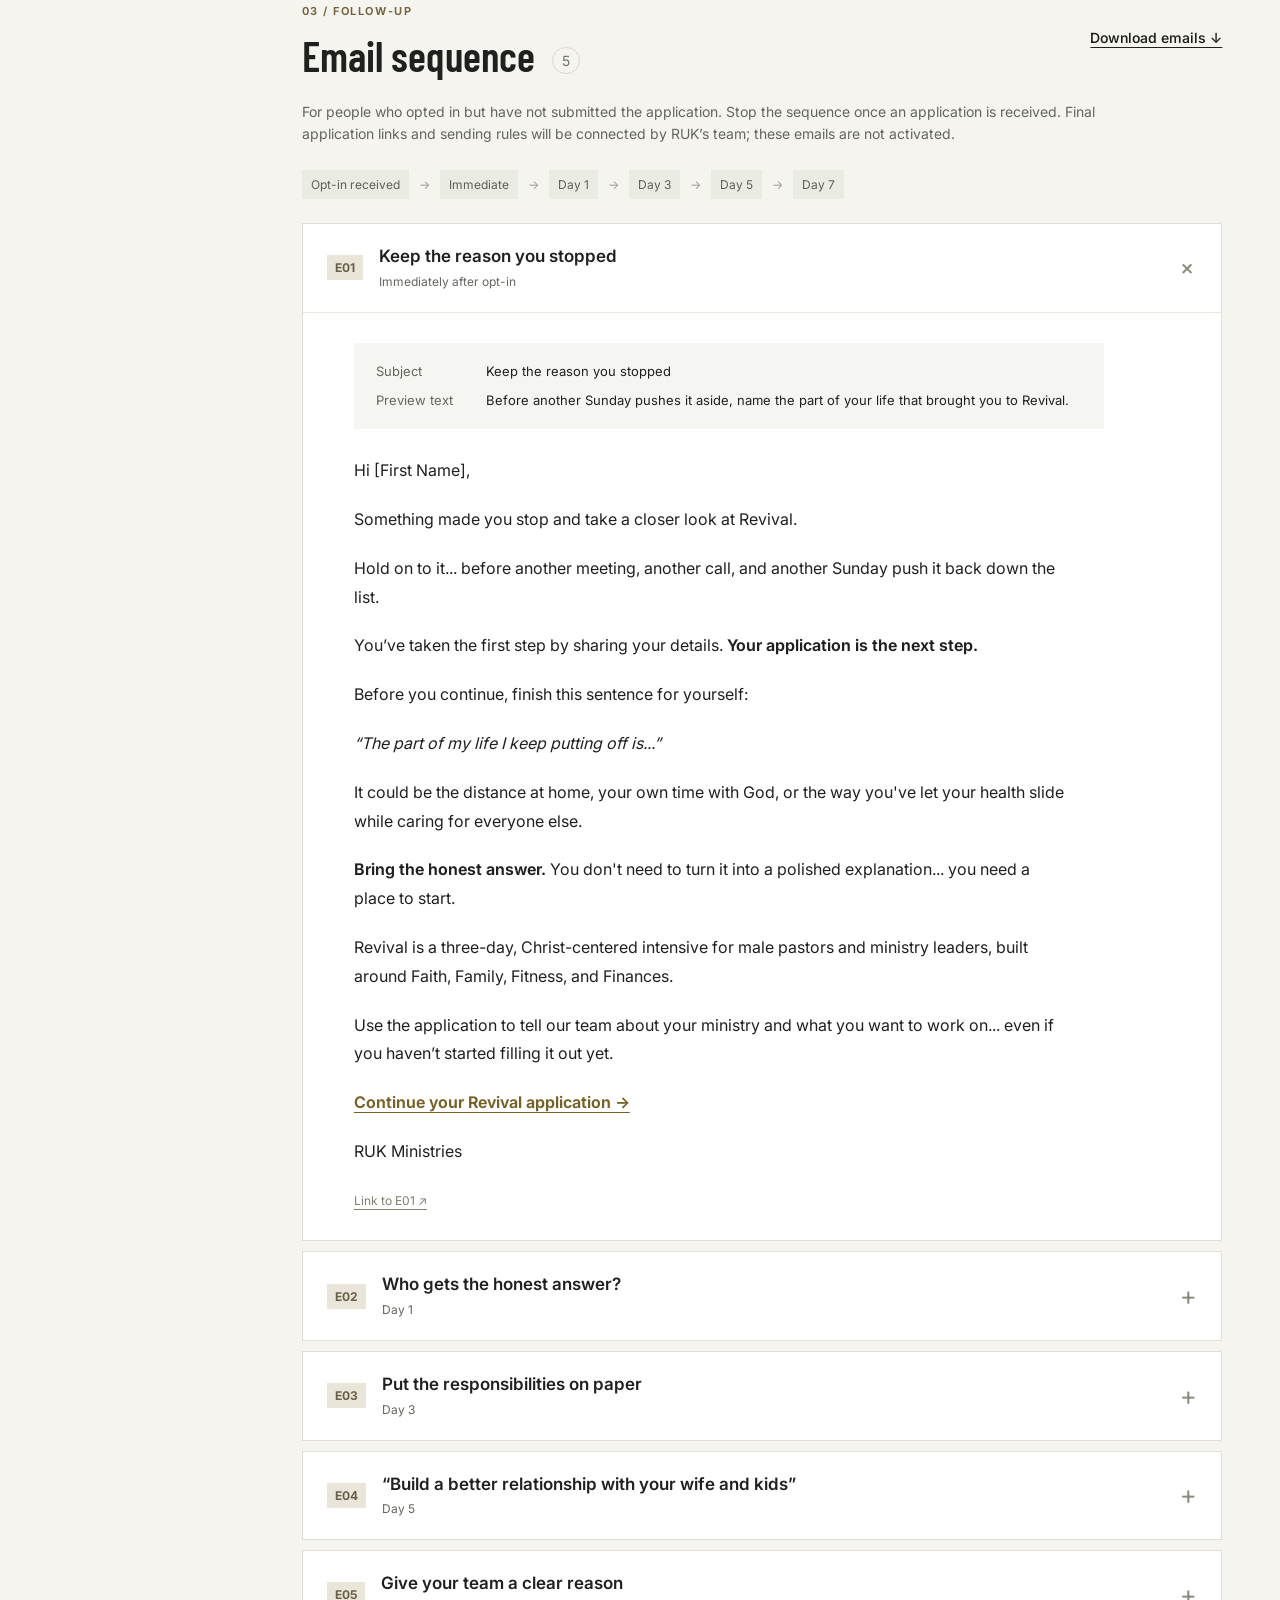
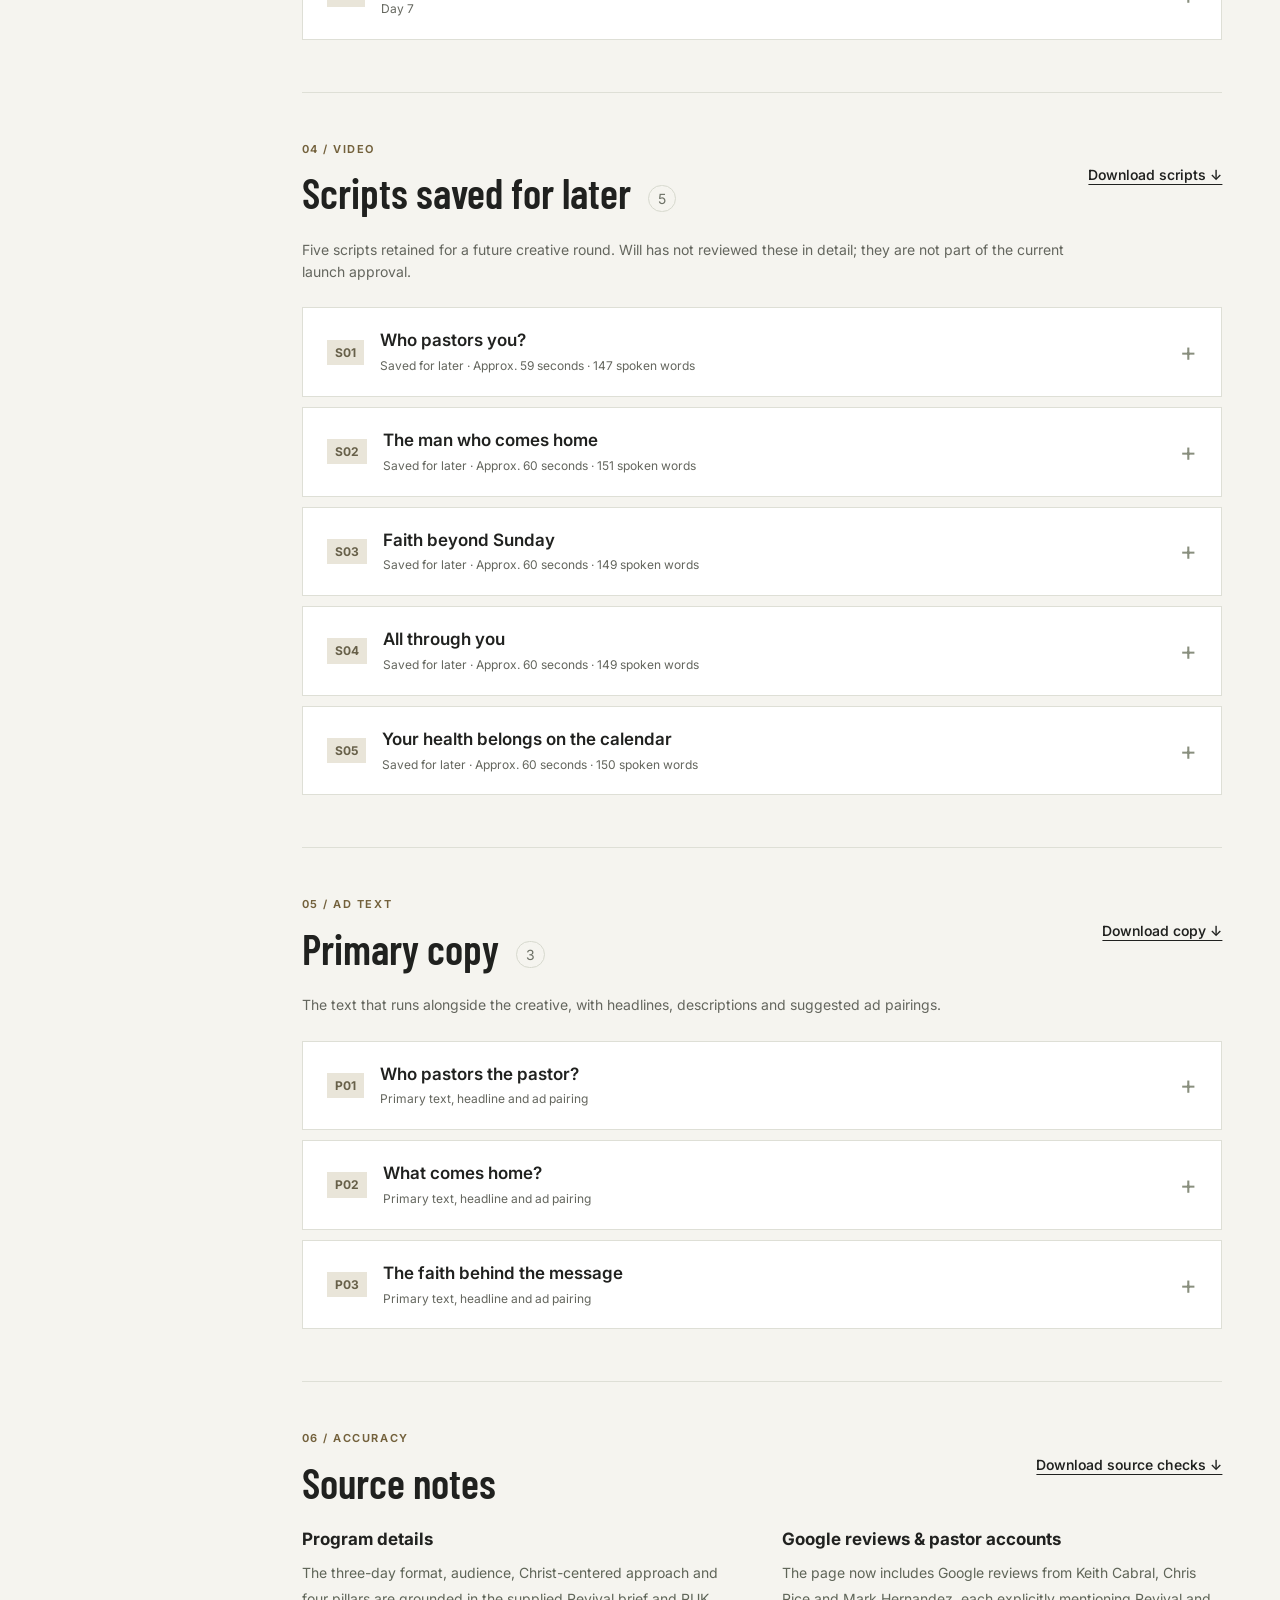
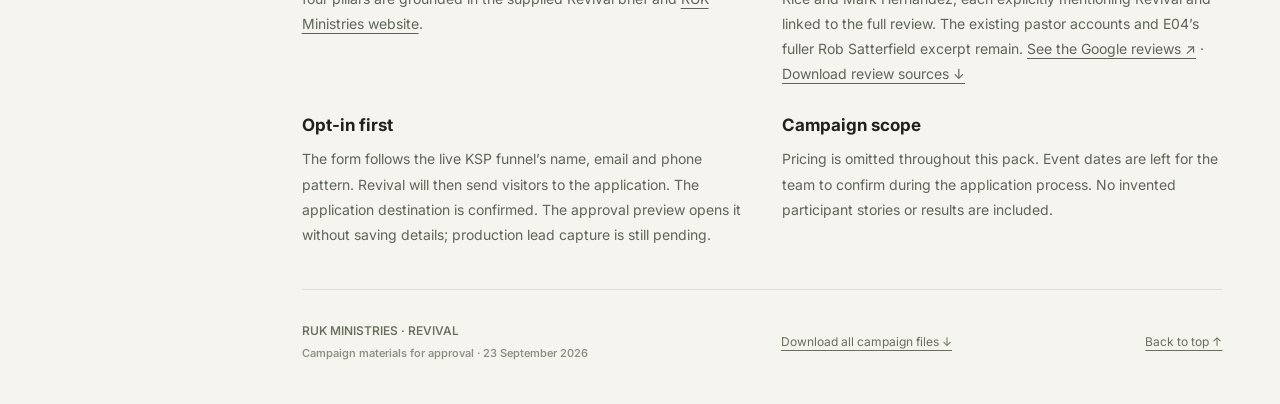
==== commit 5bb1da54: "Add parachurch leader landing page to approval hub" ====
--- a/docs/review/index.html
+++ b/docs/review/index.html
@@ -1,13 +1,13 @@
 <!doctype html>
 <html lang="en"><head><meta charset="utf-8"><meta name="viewport" content="width=device-width,initial-scale=1"><meta name="robots" content="noindex,nofollow"><title>Revival Campaign | Rise Up Kings Approval</title><meta name="description" content="Review the revised Revival landing page, 10 selected ads, five opt-in emails and three primary-copy options. Earlier ads and scripts are retained for later."><link rel="icon" href="../images/ruk-logo.webp"><link rel="stylesheet" href="review.css"></head>
 <body><a class="skip" href="#main">Skip to campaign materials</a>
-<aside class="sidebar"><a class="brand" href="#overview"><img src="../images/ruk-logo.webp" alt="Rise Up Kings" width="152" height="72"><span>RUK MINISTRIES</span></a><div class="sidebar-title">REVIVAL<span>Campaign review</span></div><nav aria-label="Campaign materials"><a href="#landing">01 <span>Landing page</span><span>↗</span></a><a href="#ads">02 <span>Selected ads</span><span>10</span></a><a href="#emails">03 <span>Emails</span><span>5</span></a><a href="#scripts">04 <span>Saved scripts</span><span>5</span></a><a href="#primary">05 <span>Primary copy</span><span>3</span></a><a href="#sources">06 <span>Source notes</span><span>↗</span></a></nav><a class="sidebar-download" href="downloads/revival-campaign.zip" download>Download campaign ↓<small>ZIP · All campaign files</small></a><p class="sidebar-note">Prepared for Rise Up Kings<br>10 September 2026</p></aside>
-<main id="main"><header id="overview"><div class="eyebrow">RISE UP KINGS / RUK MINISTRIES</div><div class="header-line"><h1>Revival campaign</h1><span class="status"><i></i> REVISED FOR REVIEW</span></div><p class="intro">Updated from Will’s feedback: the original Ministries section designs, the campaign opening and video, the confirmed application link, 10 selected ads, and revised emails.</p><div class="review-note">For feedback, reference the item number — for example <a href="#A11">A11</a>, <a href="#E01">E01</a> or <a href="#S02">S02</a> — and the change you’d like.</div></header>
-<section id="landing"><div class="section-heading"><div><span class="eyebrow">01 / THE DESTINATION</span><h2>Landing page</h2></div><a class="button" href="../" target="_blank" rel="noopener">Open landing page ↗</a></div><div class="landing-card"><div class="landing-text"><span class="eyebrow">REVIVAL · THREE DAYS FOR PASTORS</span><h3>The man behind<br>the ministry.</h3><p>The campaign opening and video, followed by the existing Ministries section layouts. A short opt-in leads to the confirmed Revival application.</p><a href="../" target="_blank" rel="noopener">View the live page ↗</a></div><img src="../images/revival-room.jpg" alt="Prayer imagery published by RUK Ministries" width="800" height="530"></div><details class="page-preview"><summary>Preview the landing page here <span aria-hidden="true">+</span></summary><iframe title="Live Revival landing page preview" src="../" loading="lazy"></iframe></details><p class="small-note">Approval preview: the opt-in demonstrates the flow without sending or saving details. Continue opens the confirmed Revival application. GTM-WJW6VTZ is installed. RUK’s team still needs to connect lead capture and confirm conversion tags before launch.</p></section>
+<aside class="sidebar"><a class="brand" href="#overview"><img src="../images/ruk-logo.webp" alt="Rise Up Kings" width="152" height="72"><span>RUK MINISTRIES</span></a><div class="sidebar-title">REVIVAL<span>Campaign review</span></div><nav aria-label="Campaign materials"><a href="#landing">01 <span>Landing pages</span><span>2</span></a><a href="#ads">02 <span>Selected ads</span><span>10</span></a><a href="#emails">03 <span>Emails</span><span>5</span></a><a href="#scripts">04 <span>Saved scripts</span><span>5</span></a><a href="#primary">05 <span>Primary copy</span><span>3</span></a><a href="#sources">06 <span>Source notes</span><span>↗</span></a></nav><a class="sidebar-download" href="downloads/revival-campaign.zip" download>Download campaign ↓<small>ZIP · All campaign files</small></a><p class="sidebar-note">Prepared for Rise Up Kings<br>23 September 2026</p></aside>
+<main id="main"><header id="overview"><div class="eyebrow">RISE UP KINGS / RUK MINISTRIES</div><div class="header-line"><h1>Revival campaign</h1><span class="status"><i></i> REVISED FOR REVIEW</span></div><p class="intro">Two audience-specific landing pages: the original pastor campaign and a new variant for Christian men’s ministry leaders outside traditional church roles.</p><div class="review-note">For feedback, reference the page or item number — for example “Leader landing page,” <a href="#A11">A11</a>, <a href="#E01">E01</a> or <a href="#S02">S02</a> — and the change you’d like.</div></header>
+<section id="landing"><div class="section-heading"><div><span class="eyebrow">01 / THE DESTINATIONS</span><h2>Landing pages <span class="count">2</span></h2></div></div><div class="landing-variants"><div><div class="landing-card"><div class="landing-text"><span class="eyebrow">PASTOR CAMPAIGN</span><h3>The man behind<br>the ministry.</h3><p>The original audience-specific campaign for male pastors and church ministry leaders.</p><a href="../" target="_blank" rel="noopener">Open pastor page ↗</a></div><img src="../images/revival-room.jpg" alt="Prayer imagery published by RUK Ministries" width="800" height="530"></div><details class="page-preview"><summary>Preview the pastor page here <span aria-hidden="true">+</span></summary><iframe title="Pastor Revival landing page preview" src="../" loading="lazy"></iframe></details></div><div><div class="landing-card"><div class="landing-text"><span class="eyebrow">PARACHURCH LEADER CAMPAIGN</span><h3>Strengthen the man<br>behind the mission.</h3><p>A separate message for men who lead through Christian nonprofits, outreach ministries, discipleship groups, retreats, and other organisations.</p><a href="../leaders.html" target="_blank" rel="noopener">Open leader page ↗</a></div><img src="../images/revival-room.jpg" alt="Prayer imagery published by RUK Ministries" width="800" height="530"></div><details class="page-preview"><summary>Preview the leader page here <span aria-hidden="true">+</span></summary><iframe title="Christian men's ministry leader Revival landing page preview" src="../leaders.html" loading="lazy"></iframe></details></div></div><p class="small-note">Approval previews demonstrate the flow without sending or saving details. Continue opens the confirmed Revival application. GTM-WJW6VTZ is installed. RUK’s team still needs to connect lead capture and confirm conversion tags before launch.</p></section>
 <section id="ads"><div class="section-heading"><div><span class="eyebrow">02 / CREATIVE</span><h2>Selected static ads <span class="count">10</span></h2></div><span class="section-detail">Click any ad to see it full size.</span></div><div class="group-heading"><h3>Original concepts · Selected</h3><span>A01–A10 · 10 ads</span></div><p class="section-intro">The original concepts selected in Will’s review. All pricing remains removed.</p><div class="ad-grid"><article class="ad" id="A01"><a class="art" href="ads/01-who-pastors-you-no-price.png" target="_blank" rel="noopener" aria-label="Open A01: PASTORS: WHO PASTORS YOU? at full size"><img src="thumbnails/01-who-pastors-you-no-price.jpg" alt="A01: PASTORS: WHO PASTORS YOU?" width="540" height="540" loading="lazy"></a><div class="ad-caption"><a class="ref" href="#A01">A01</a><span>1080 × 1080</span><a href="ads/01-who-pastors-you-no-price.png" download>Download PNG ↓</a></div></article><article class="ad" id="A02"><a class="art" href="ads/02-family-leftovers-no-price.png" target="_blank" rel="noopener" aria-label="Open A02: THE CHURCH GETS YOUR BEST. YOUR FAMILY GETS WHAT’S LEFT. at full size"><img src="thumbnails/02-family-leftovers-no-price.jpg" alt="A02: THE CHURCH GETS YOUR BEST. YOUR FAMILY GETS WHAT’S LEFT." width="540" height="540" loading="lazy"></a><div class="ad-caption"><a class="ref" href="#A02">A02</a><span>1080 × 1080</span><a href="ads/02-family-leftovers-no-price.png" download>Download PNG ↓</a></div></article><article class="ad" id="A03"><a class="art" href="ads/03-sermon-prep-no-price.png" target="_blank" rel="noopener" aria-label="Open A03: WHEN TIME WITH GOD BECOMES SERMON PREP. at full size"><img src="thumbnails/03-sermon-prep-no-price.jpg" alt="A03: WHEN TIME WITH GOD BECOMES SERMON PREP." width="540" height="540" loading="lazy"></a><div class="ad-caption"><a class="ref" href="#A03">A03</a><span>1080 × 1080</span><a href="ads/03-sermon-prep-no-price.png" download>Download PNG ↓</a></div></article><article class="ad" id="A04"><a class="art" href="ads/04-everyone-has-access-no-price.png" target="_blank" rel="noopener" aria-label="Open A04: EVERYONE HAS ACCESS TO YOU. WHO KNOWS WHAT YOU’RE CARRYING? at full size"><img src="thumbnails/04-everyone-has-access-no-price.jpg" alt="A04: EVERYONE HAS ACCESS TO YOU. WHO KNOWS WHAT YOU’RE CARRYING?" width="540" height="540" loading="lazy"></a><div class="ad-caption"><a class="ref" href="#A04">A04</a><span>1080 × 1080</span><a href="ads/04-everyone-has-access-no-price.png" download>Download PNG ↓</a></div></article><article class="ad" id="A05"><a class="art" href="ads/05-three-days-no-price.png" target="_blank" rel="noopener" aria-label="Open A05: THREE DAYS. THE MAN BEHIND THE PULPIT. at full size"><img src="thumbnails/05-three-days-no-price.jpg" alt="A05: THREE DAYS. THE MAN BEHIND THE PULPIT." width="540" height="540" loading="lazy"></a><div class="ad-caption"><a class="ref" href="#A05">A05</a><span>1080 × 1080</span><a href="ads/05-three-days-no-price.png" download>Download PNG ↓</a></div></article><article class="ad" id="A06"><a class="art" href="ads/06-running-empty-no-price.png" target="_blank" rel="noopener" aria-label="Open A06: THE MINISTRY KEEPS MOVING. THE MAN IS RUNNING EMPTY. at full size"><img src="thumbnails/06-running-empty-no-price.jpg" alt="A06: THE MINISTRY KEEPS MOVING. THE MAN IS RUNNING EMPTY." width="540" height="540" loading="lazy"></a><div class="ad-caption"><a class="ref" href="#A06">A06</a><span>1080 × 1080</span><a href="ads/06-running-empty-no-price.png" download>Download PNG ↓</a></div></article><article class="ad" id="A07"><a class="art" href="ads/07-present-at-home-no-price.png" target="_blank" rel="noopener" aria-label="Open A07: LEAD THE CHURCH. BE PRESENT AT HOME. at full size"><img src="thumbnails/07-present-at-home-no-price.jpg" alt="A07: LEAD THE CHURCH. BE PRESENT AT HOME." width="540" height="540" loading="lazy"></a><div class="ad-caption"><a class="ref" href="#A07">A07</a><span>1080 × 1080</span><a href="ads/07-present-at-home-no-price.png" download>Download PNG ↓</a></div></article><article class="ad" id="A08"><a class="art" href="ads/08-four-pillars-no-price.png" target="_blank" rel="noopener" aria-label="Open A08: REBUILD YOUR FAITH. RECONNECT AT HOME. TAKE YOUR HEALTH SERIOUSLY. at full size"><img src="thumbnails/08-four-pillars-no-price.jpg" alt="A08: REBUILD YOUR FAITH. RECONNECT AT HOME. TAKE YOUR HEALTH SERIOUSLY." width="540" height="540" loading="lazy"></a><div class="ad-caption"><a class="ref" href="#A08">A08</a><span>1080 × 1080</span><a href="ads/08-four-pillars-no-price.png" download>Download PNG ↓</a></div></article><article class="ad" id="A09"><a class="art" href="ads/09-every-decision-no-price.png" target="_blank" rel="noopener" aria-label="Open A09: EVERY DECISION. EVERY CRISIS. EVERY CALL. ALL THROUGH YOU. at full size"><img src="thumbnails/09-every-decision-no-price.jpg" alt="A09: EVERY DECISION. EVERY CRISIS. EVERY CALL. ALL THROUGH YOU." width="540" height="540" loading="lazy"></a><div class="ad-caption"><a class="ref" href="#A09">A09</a><span>1080 × 1080</span><a href="ads/09-every-decision-no-price.png" download>Download PNG ↓</a></div></article><article class="ad" id="A10"><a class="art" href="ads/10-church-investment-no-price.png" target="_blank" rel="noopener" aria-label="Open A10: INVEST IN THE MAN YOUR CHURCH DEPENDS ON. at full size"><img src="thumbnails/10-church-investment-no-price.jpg" alt="A10: INVEST IN THE MAN YOUR CHURCH DEPENDS ON." width="540" height="540" loading="lazy"></a><div class="ad-caption"><a class="ref" href="#A10">A10</a><span>1080 × 1080</span><a href="ads/10-church-investment-no-price.png" download>Download PNG ↓</a></div></article></div><details class="archived-ads"><summary>Earlier short-copy variations · Archived <span>A11–A20 · 10 ads</span></summary><p class="section-intro">Retained for reference. These are not part of the selected ad set.</p><div class="ad-grid"><article class="ad" id="A11"><a class="art" href="ads/11-who-pastors-you.png" target="_blank" rel="noopener" aria-label="Open A11: PASTORS: WHO PASTORS YOU? at full size"><img src="thumbnails/11-who-pastors-you.jpg" alt="A11: PASTORS: WHO PASTORS YOU?" width="540" height="540" loading="lazy"></a><div class="ad-caption"><a class="ref" href="#A11">A11</a><span>1080 × 1080</span><a href="ads/11-who-pastors-you.png" download>Download PNG ↓</a></div></article><article class="ad" id="A12"><a class="art" href="ads/12-family-needs-you.png" target="_blank" rel="noopener" aria-label="Open A12: YOUR FAMILY NEEDS YOU. at full size"><img src="thumbnails/12-family-needs-you.jpg" alt="A12: YOUR FAMILY NEEDS YOU." width="540" height="540" loading="lazy"></a><div class="ad-caption"><a class="ref" href="#A12">A12</a><span>1080 × 1080</span><a href="ads/12-family-needs-you.png" download>Download PNG ↓</a></div></article><article class="ad" id="A13"><a class="art" href="ads/13-faith-beyond-sunday.png" target="_blank" rel="noopener" aria-label="Open A13: FAITH BEYOND SUNDAY. at full size"><img src="thumbnails/13-faith-beyond-sunday.jpg" alt="A13: FAITH BEYOND SUNDAY." width="540" height="540" loading="lazy"></a><div class="ad-caption"><a class="ref" href="#A13">A13</a><span>1080 × 1080</span><a href="ads/13-faith-beyond-sunday.png" download>Download PNG ↓</a></div></article><article class="ad" id="A14"><a class="art" href="ads/14-carry-it-alone.png" target="_blank" rel="noopener" aria-label="Open A14: YOU DON’T HAVE TO CARRY IT ALONE. at full size"><img src="thumbnails/14-carry-it-alone.jpg" alt="A14: YOU DON’T HAVE TO CARRY IT ALONE." width="540" height="540" loading="lazy"></a><div class="ad-caption"><a class="ref" href="#A14">A14</a><span>1080 × 1080</span><a href="ads/14-carry-it-alone.png" download>Download PNG ↓</a></div></article><article class="ad" id="A15"><a class="art" href="ads/15-behind-the-pulpit.png" target="_blank" rel="noopener" aria-label="Open A15: THE MAN BEHIND THE PULPIT. at full size"><img src="thumbnails/15-behind-the-pulpit.jpg" alt="A15: THE MAN BEHIND THE PULPIT." width="540" height="540" loading="lazy"></a><div class="ad-caption"><a class="ref" href="#A15">A15</a><span>1080 × 1080</span><a href="ads/15-behind-the-pulpit.png" download>Download PNG ↓</a></div></article><article class="ad" id="A16"><a class="art" href="ads/16-still-called.png" target="_blank" rel="noopener" aria-label="Open A16: STILL CALLED. RUNNING EMPTY. at full size"><img src="thumbnails/16-still-called.jpg" alt="A16: STILL CALLED. RUNNING EMPTY." width="540" height="540" loading="lazy"></a><div class="ad-caption"><a class="ref" href="#A16">A16</a><span>1080 × 1080</span><a href="ads/16-still-called.png" download>Download PNG ↓</a></div></article><article class="ad" id="A17"><a class="art" href="ads/17-present-at-home.png" target="_blank" rel="noopener" aria-label="Open A17: BE PRESENT AT HOME. at full size"><img src="thumbnails/17-present-at-home.jpg" alt="A17: BE PRESENT AT HOME." width="540" height="540" loading="lazy"></a><div class="ad-caption"><a class="ref" href="#A17">A17</a><span>1080 × 1080</span><a href="ads/17-present-at-home.png" download>Download PNG ↓</a></div></article><article class="ad" id="A18"><a class="art" href="ads/18-health-calendar.png" target="_blank" rel="noopener" aria-label="Open A18: YOUR HEALTH BELONGS ON THE CALENDAR. at full size"><img src="thumbnails/18-health-calendar.jpg" alt="A18: YOUR HEALTH BELONGS ON THE CALENDAR." width="540" height="540" loading="lazy"></a><div class="ad-caption"><a class="ref" href="#A18">A18</a><span>1080 × 1080</span><a href="ads/18-health-calendar.png" download>Download PNG ↓</a></div></article><article class="ad" id="A19"><a class="art" href="ads/19-always-on-call.png" target="_blank" rel="noopener" aria-label="Open A19: ALWAYS ON CALL? at full size"><img src="thumbnails/19-always-on-call.jpg" alt="A19: ALWAYS ON CALL?" width="540" height="540" loading="lazy"></a><div class="ad-caption"><a class="ref" href="#A19">A19</a><span>1080 × 1080</span><a href="ads/19-always-on-call.png" download>Download PNG ↓</a></div></article><article class="ad" id="A20"><a class="art" href="ads/20-make-time.png" target="_blank" rel="noopener" aria-label="Open A20: MAKE TIME FOR THE MAN. at full size"><img src="thumbnails/20-make-time.jpg" alt="A20: MAKE TIME FOR THE MAN." width="540" height="540" loading="lazy"></a><div class="ad-caption"><a class="ref" href="#A20">A20</a><span>1080 × 1080</span><a href="ads/20-make-time.png" download>Download PNG ↓</a></div></article></div></details><p class="small-note">Some original concepts include AI-edited or illustrative scenes; these are creative imagery, not participant testimonials.</p></section>
 <section id="emails"><div class="section-heading"><div><span class="eyebrow">03 / FOLLOW-UP</span><h2>Email sequence <span class="count">5</span></h2></div><a class="text-link" href="downloads/emails.md" download>Download emails ↓</a></div><p class="section-intro">For people who opted in but have not submitted the application. Stop the sequence once an application is received. Final application links and sending rules will be connected by RUK’s team; these emails are not activated.</p><div class="sequence"><span>Opt-in received</span><b>→</b><span>Immediate</span><b>→</b><span>Day 1</span><b>→</b><span>Day 3</span><b>→</b><span>Day 5</span><b>→</b><span>Day 7</span></div><details class="copy-item" id="E01" open><summary><span class="ref">E01</span><span class="summary-title">Keep the reason you stopped<small>Immediately after opt-in</small></span><span class="toggle" aria-hidden="true">+</span></summary><div class="copy-inner"><dl class="email-meta"><dt>Subject</dt><dd>Keep the reason you stopped</dd><dt>Preview text</dt><dd>Before another Sunday pushes it aside, name the part of your life that brought you to Revival.</dd></dl><div class="prose"><p>Hi [First Name],</p><p>Something made you stop and take a closer look at Revival.</p><p>Hold on to it... before another meeting, another call, and another Sunday push it back down the list.</p><p>You’ve taken the first step by sharing your details. <strong>Your application is the next step.</strong></p><p>Before you continue, finish this sentence for yourself:</p><p><em>“The part of my life I keep putting off is...”</em></p><p>It could be the distance at home, your own time with God, or the way you&#x27;ve let your health slide while caring for everyone else.</p><p><strong>Bring the honest answer.</strong> You don&#x27;t need to turn it into a polished explanation... you need a place to start.</p><p>Revival is a three-day, Christ-centered intensive for male pastors and ministry leaders, built around Faith, Family, Fitness, and Finances.</p><p>Use the application to tell our team about your ministry and what you want to work on... even if you haven’t started filling it out yet.</p><p><a class="email-cta" href="https://go.riseupkings.com/rukminapplication" target="_blank" rel="noopener">Continue your Revival application →</a></p><p>RUK Ministries</p></div><a class="permalink" href="#E01">Link to E01 ↗</a></div></details><details class="copy-item" id="E02" ><summary><span class="ref">E02</span><span class="summary-title">Who gets the honest answer?<small>Day 1</small></span><span class="toggle" aria-hidden="true">+</span></summary><div class="copy-inner"><dl class="email-meta"><dt>Subject</dt><dd>Who gets the honest answer?</dd><dt>Preview text</dt><dd>One practical question for the pastor who hears everyone else’s problems and carries his own.</dd></dl><div class="prose"><p>Hi [First Name],</p><p>Someone asks how you&#x27;re doing, and you say, “Busy, but good.”</p><p>The conversation moves on... and the thing you needed to say stays with you.</p><p>Your title can make that answer feel easier. You&#x27;re used to bringing steadiness into a room, and you don&#x27;t want your own struggles to become somebody else&#x27;s concern.</p><p>But <strong>being relied on doesn&#x27;t remove your need for support.</strong></p><p>Write down the name of one person you trust enough to give a fuller answer.</p><p>Then write the sentence you&#x27;ve been editing in your head... the one about your marriage, your faith, or the weight of another week.</p><p>You decide what to share and with whom. Start by being <em>honest with yourself</em> about what you&#x27;ve been carrying.</p><p>Revival brings male pastors and ministry leaders together for Christ-centered training, experiential work, and brotherhood.</p><p>If this is the part of your life that brought you here... tell our team about it in your application.</p><p><a class="email-cta" href="https://go.riseupkings.com/rukminapplication" target="_blank" rel="noopener">Continue your Revival application →</a></p><p>RUK Ministries</p></div><a class="permalink" href="#E02">Link to E02 ↗</a></div></details><details class="copy-item" id="E03" ><summary><span class="ref">E03</span><span class="summary-title">Put the responsibilities on paper<small>Day 3</small></span><span class="toggle" aria-hidden="true">+</span></summary><div class="copy-inner"><dl class="email-meta"><dt>Subject</dt><dd>Put the responsibilities on paper</dd><dt>Preview text</dt><dd>A clearer way to think about time away, team coverage, and the work that keeps coming to you.</dd></dl><div class="prose"><p>Hi [First Name],</p><p>Three days away looks impossible when every responsibility stays in your head.</p><p>Put them on paper... then look at each one separately.</p><p>For each responsibility, write:</p><ol><li><strong>What actually needs to happen?</strong> Be specific about the task and the deadline.</li><li><strong>Who can own it?</strong> Name a person, rather than writing “the team.”</li><li><strong>What would they need from you first?</strong> Information, a clear decision, or permission to act?</li></ol><p>You may find work that needs preparation. You may find something only you can do... and something you&#x27;ve kept doing because nobody else has been given ownership.</p><p>That gives you a practical starting point for the conversation with your staff, family, or elders.</p><p>Revival is a three-day experience. Use your application to explain your situation. Our team can then talk through the schedule and participation requirements before you make arrangements.</p><p><em>“I can&#x27;t leave”</em> deserves a closer look... with the actual responsibilities in front of you.</p><p><a class="email-cta" href="https://go.riseupkings.com/rukminapplication" target="_blank" rel="noopener">Continue your Revival application →</a></p><p>RUK Ministries</p></div><a class="permalink" href="#E03">Link to E03 ↗</a></div></details><details class="copy-item" id="E04" ><summary><span class="ref">E04</span><span class="summary-title">“Build a better relationship with your wife and kids”<small>Day 5</small></span><span class="toggle" aria-hidden="true">+</span></summary><div class="copy-inner"><dl class="email-meta"><dt>Subject</dt><dd>“Build a better relationship with your wife and kids”</dd><dt>Preview text</dt><dd>Pastor Rob Satterfield describes the community and personal work he found at RUK Revival.</dd></dl><div class="prose"><p>Hi [First Name],</p><p>“I cannot tell you how much RUK Revival meant to me. If you are a pastor and you want to grow in goals, change things up, get past sin, get safe community, and build a better relationship with your wife and kids, RUK is for you. Buckle up and get ready. It&#x27;s life changing.”</p><p>Sr Pastor Rob Satterfield, Oak Hill Baptist, TX</p><p>Notice what Rob chose to talk about... his goals, the things he needed to face, community, and his relationship with his wife and kids.</p><p><strong>The life behind the title.</strong></p><p>Those things can be difficult to put on the agenda when everyone else needs something from you.</p><p>But they’re still there when the service is over... and they deserve an honest answer.</p><p>Pick one thing from Rob’s account that you want to address in your own life.</p><p>Get specific. What keeps happening? What have you been putting off?</p><p>Revival brings Faith, Family, Fitness, and Finances into three days of Christ-centered training, experiential work, and brotherhood.</p><p>Rob’s account is his own. <strong>Your application starts with your circumstances</strong>... and what you want our team to understand before the next conversation.</p><p><a class="email-cta" href="https://go.riseupkings.com/rukminapplication" target="_blank" rel="noopener">Continue your Revival application →</a></p><p>RUK Ministries</p></div><a class="permalink" href="#E04">Link to E04 ↗</a></div></details><details class="copy-item" id="E05" ><summary><span class="ref">E05</span><span class="summary-title">Give your team a clear reason<small>Day 7</small></span><span class="toggle" aria-hidden="true">+</span></summary><div class="copy-inner"><dl class="email-meta"><dt>Subject</dt><dd>Give your team a clear reason</dd><dt>Preview text</dt><dd>How to explain the purpose of attending Revival and the coverage your ministry would need.</dd></dl><div class="prose"><p>Hi [First Name],</p><p>A conversation with your elders goes further when you can explain why you&#x27;re asking for time away.</p><p>Start with the part of your life that needs attention... and connect it to the responsibilities you carry.</p><p>You could put it this way:</p><p><em>“I want to attend Revival because I need to give focused attention to [area of my life]. It&#x27;s a three-day, Christ-centered experience for male pastors and ministry leaders. Before making arrangements, I&#x27;d like us to discuss the purpose and how we would cover my responsibilities.”</em></p><p>Use your own words. <strong>Be specific about the reason.</strong></p><p>Your team can work with a clear explanation... far more easily than a vague request for a few days away.</p><p>Our team can explain the program and help you get the information needed for that conversation.</p><p>You asked about Revival because something deserved attention. Bring that reason back into view... and take the next step.</p><p><a class="email-cta" href="https://go.riseupkings.com/rukminapplication" target="_blank" rel="noopener">Continue your Revival application →</a></p><p>RUK Ministries</p></div><a class="permalink" href="#E05">Link to E05 ↗</a></div></details></section>
 <section id="scripts"><div class="section-heading"><div><span class="eyebrow">04 / VIDEO</span><h2>Scripts saved for later <span class="count">5</span></h2></div><a class="text-link" href="downloads/scripts.md" download>Download scripts ↓</a></div><p class="section-intro">Five scripts retained for a future creative round. Will has not reviewed these in detail; they are not part of the current launch approval.</p><details class="copy-item" id="S01"><summary><span class="ref">S01</span><span class="summary-title">Who pastors you?<small>Saved for later · Approx. 59 seconds · 147 spoken words</small></span><span class="toggle" aria-hidden="true">+</span></summary><div class="copy-inner"><div class="prose"><p>You can finish the sermon and still avoid the conversation you need to have.</p><p>Pastor, everybody knows where to find you when something goes wrong. You take the call, work through the conflict, and get ready to preach again.</p><p>But when you&#x27;re the one struggling, who gets the honest answer?</p><p>If keeping the ministry moving means your own faith, marriage, and health keep getting postponed, that pattern needs attention.</p><p>Revival is a three-day, Christ-centered intensive for male pastors and ministry leaders. Through training, experiential work, and brotherhood, we bring Faith, Family, Fitness, and Finances into the same room.</p><p>You come as a man with a life to work on, alongside other men carrying ministry responsibility.</p><p>Start by telling us what&#x27;s happening behind your public role. The application gives our team that context and starts the next step toward a conversation.</p><p>Click below and start your Revival application.</p></div><a class="permalink" href="#S01">Link to S01 ↗</a></div></details><details class="copy-item" id="S02"><summary><span class="ref">S02</span><span class="summary-title">The man who comes home<small>Saved for later · Approx. 60 seconds · 151 spoken words</small></span><span class="toggle" aria-hidden="true">+</span></summary><div class="copy-inner"><div class="prose"><p>Your wife supports your calling. She still needs her husband.</p><p>You can be at the dinner table and still be in the staff meeting. The phone lights up, you answer one more message, and the conversation at home has to wait again.</p><p>When that becomes the pattern, your family gets the hours on the calendar without getting your attention.</p><p>Look honestly at the man who walks through your front door. What would your family ask him to change?</p><p>Revival gives male pastors and ministry leaders three days to work on the life behind the calling.</p><p>It&#x27;s Christ-centered training, experiential work, and brotherhood across Faith, Family, Fitness, and Finances. Your marriage and family belong in that work, alongside your ministry responsibilities.</p><p>Our team can talk through the experience and what taking part would involve for you.</p><p>Click below and start your Revival application. Tell us what you want to address at home.</p></div><a class="permalink" href="#S02">Link to S02 ↗</a></div></details><details class="copy-item" id="S03"><summary><span class="ref">S03</span><span class="summary-title">Faith beyond Sunday<small>Saved for later · Approx. 60 seconds · 149 spoken words</small></span><span class="toggle" aria-hidden="true">+</span></summary><div class="copy-inner"><div class="prose"><p>When did time with God become another deadline for Sunday?</p><p>You open your Bible and immediately think about the sermon. A passage becomes a teaching point, then you&#x27;re thinking about how to explain it to everybody else.</p><p>Preparing that message matters. Your own walk with Christ needs attention every day, too.</p><p>When personal prayer keeps getting squeezed between ministry tasks, give it a place that the next deadline can&#x27;t take away.</p><p>Revival is a three-day, Christ-centered intensive for male pastors and ministry leaders. The work reaches into Faith, Family, Fitness, and Finances through training, experiential work, and brotherhood.</p><p>That means bringing your own life into the conversation, including the habits and pressures that follow you home from church.</p><p>You already give serious attention to what you teach. Give serious attention to the man teaching it.</p><p>Click below and start your Revival application. Tell our team what brought you here.</p></div><a class="permalink" href="#S03">Link to S03 ↗</a></div></details><details class="copy-item" id="S04"><summary><span class="ref">S04</span><span class="summary-title">All through you<small>Saved for later · Approx. 60 seconds · 149 spoken words</small></span><span class="toggle" aria-hidden="true">+</span></summary><div class="copy-inner"><div class="prose"><p>If every decision needs you, three days away will feel impossible.</p><p>The staff needs an answer, a family needs help, and a problem lands on your phone before you&#x27;ve finished dealing with the last one.</p><p>Then you look at taking time away and see everything that could go wrong.</p><p>Start with the responsibilities. Which ones genuinely need you? Which ones could someone else carry with clear direction and the authority to make a decision?</p><p>Those questions deserve attention before your calendar fills up again.</p><p>Revival is a three-day, Christ-centered intensive for male pastors and ministry leaders. Through training, experiential work, and brotherhood, we focus on Faith, Family, Fitness, and Finances.</p><p>Bring the man carrying the ministry into the work, and talk with our team about the experience and the practical steps involved in attending.</p><p>Click below and start your Revival application. Make room for the conversation you&#x27;ve kept postponing.</p></div><a class="permalink" href="#S04">Link to S04 ↗</a></div></details><details class="copy-item" id="S05"><summary><span class="ref">S05</span><span class="summary-title">Your health belongs on the calendar<small>Saved for later · Approx. 60 seconds · 150 spoken words</small></span><span class="toggle" aria-hidden="true">+</span></summary><div class="copy-inner"><div class="prose"><p>Your calendar has room for the whole congregation. Where are you on it?</p><p>There&#x27;s a visit to make, another meeting to prepare for, and somebody who needs you before the day ends.</p><p>So the walk gets skipped, dinner gets rushed, and the time you meant to spend looking after yourself disappears.</p><p>If your health only gets whatever time ministry leaves behind, it keeps losing its place.</p><p>You need to give that part of your life attention on purpose.</p><p>Revival brings male pastors and ministry leaders together for three days of Christ-centered training, experiential work, and brotherhood.</p><p>We work across Faith, Family, Fitness, and Finances because your physical habits, relationships, and walk with God all belong in the conversation.</p><p>Come ready to look honestly at what you&#x27;ve been putting off. Our team can explain the experience and participation requirements before you make a decision.</p><p>Click below and start your Revival application.</p></div><a class="permalink" href="#S05">Link to S05 ↗</a></div></details></section>
 <section id="primary"><div class="section-heading"><div><span class="eyebrow">05 / AD TEXT</span><h2>Primary copy <span class="count">3</span></h2></div><a class="text-link" href="downloads/primary-copy.md" download>Download copy ↓</a></div><p class="section-intro">The text that runs alongside the creative, with headlines, descriptions and suggested ad pairings.</p><details class="copy-item" id="P01"><summary><span class="ref">P01</span><span class="summary-title">Who pastors the pastor?<small>Primary text, headline and ad pairing</small></span><span class="toggle" aria-hidden="true">+</span></summary><div class="copy-inner"><div class="prose"><p>Everyone knows where to find the pastor when something goes wrong.</p><p>A marriage needs help. A staff member needs an answer. Another family needs him on the phone.</p><p>But who hears what he is carrying?</p><p>The ministry can keep moving while his own faith, family, health, and finances get pushed further down the list. By Sunday, he is back in the pulpit with another message ready.</p><p>Revival gives the man behind that message three days to do the work he keeps postponing.</p><p>Christ-centered training. Experiential work. Brotherhood with male pastors and ministry leaders. Faith, Family, Fitness, and Finances.</p><p>Read about Revival and start the application.</p><p><strong>Headline:</strong> Pastors: Who Pastors You?  <br><strong>Description:</strong> Three days for the man behind the ministry.  <br><strong>Platform button:</strong> Learn More  <br><strong>Static matches:</strong> 01, 04, 05, 06, 08, 10.</p></div><a class="permalink" href="#P01">Link to P01 ↗</a></div></details><details class="copy-item" id="P02"><summary><span class="ref">P02</span><span class="summary-title">What comes home?<small>Primary text, headline and ad pairing</small></span><span class="toggle" aria-hidden="true">+</span></summary><div class="copy-inner"><div class="prose"><p>The church gets his strongest hours. His family gets the man who is left at the end of them.</p><p>He is at dinner, but his mind is still in the meeting. His wife is talking, but another call is coming in. The kids want his attention, and he is trying to find enough energy to give it.</p><p>That cost deserves a place in the conversation.</p><p>Revival is a three-day, Christ-centered intensive for male pastors and ministry leaders. It brings the man at home into the work, alongside his faith, health, and personal financial stewardship.</p><p>Come prepared to look honestly at the life behind the calling, with training, experiential work, and men who understand ministry responsibility.</p><p>See what Revival involves and apply.</p><p><strong>Headline:</strong> The Man Who Comes Home Matters  <br><strong>Description:</strong> Faith. Family. Fitness. Finances.  <br><strong>Platform button:</strong> Learn More  <br><strong>Static matches:</strong> 02, 07, 08.</p></div><a class="permalink" href="#P02">Link to P02 ↗</a></div></details><details class="copy-item" id="P03"><summary><span class="ref">P03</span><span class="summary-title">The faith behind the message<small>Primary text, headline and ad pairing</small></span><span class="toggle" aria-hidden="true">+</span></summary><div class="copy-inner"><div class="prose"><p>An open Bible. A Sunday deadline. Another message to prepare.</p><p>For a pastor, time with God can quietly become another part of the job. There is always somebody else who needs a word, a lesson, or an answer.</p><p>His own walk with Christ needs attention, too.</p><p>Revival brings male pastors and ministry leaders together for three days of Christ-centered training, experiential work, and brotherhood. The work reaches into Faith, Family, Fitness, and Finances, including the parts of life that keep getting postponed for ministry.</p><p>Give the man behind the pulpit time to face what he is carrying.</p><p>Read about Revival and start the application.</p><p><strong>Headline:</strong> Rebuild the Faith Behind the Message  <br><strong>Description:</strong> Revival. A three-day intensive for pastors.  <br><strong>Platform button:</strong> Learn More  <br><strong>Static matches:</strong> 03, 05, 09.</p></div><a class="permalink" href="#P03">Link to P03 ↗</a></div></details></section>
 <section id="sources"><div class="section-heading"><div><span class="eyebrow">06 / ACCURACY</span><h2>Source notes</h2></div><a class="text-link" href="downloads/source-checks.md" download>Download source checks ↓</a></div><div class="source-grid"><article><h3>Program details</h3><p>The three-day format, audience, Christ-centered approach and four pillars are grounded in the supplied Revival brief and <a href="https://rukministries.com/" target="_blank" rel="noopener">RUK Ministries website</a>.</p></article><article><h3>Google reviews &amp; pastor accounts</h3><p>The page now includes Google reviews from Keith Cabral, Chris Rice and Mark Hernandez, each explicitly mentioning Revival and linked to the full review. The existing pastor accounts and E04’s fuller Rob Satterfield excerpt remain. <a href="../#google-reviews" target="_blank" rel="noopener">See the Google reviews ↗</a> · <a href="downloads/google-reviews.md" download>Download review sources ↓</a></p></article><article><h3>Opt-in first</h3><p>The form follows the live KSP funnel’s name, email and phone pattern. Revival will then send visitors to the application. The application destination is confirmed. The approval preview opens it without saving details; production lead capture is still pending.</p></article><article><h3>Campaign scope</h3><p>Pricing is omitted throughout this pack. Event dates are left for the team to confirm during the application process. No invented participant stories or results are included.</p></article></div></section>
-<footer><span>RUK MINISTRIES · REVIVAL<br><small>Campaign materials for approval · 10 September 2026</small></span><a href="downloads/revival-campaign.zip" download>Download all campaign files ↓</a><a href="#overview">Back to top ↑</a></footer></main>
+<footer><span>RUK MINISTRIES · REVIVAL<br><small>Campaign materials for approval · 23 September 2026</small></span><a href="downloads/revival-campaign.zip" download>Download all campaign files ↓</a><a href="#overview">Back to top ↑</a></footer></main>
 <script>function revealLinkedItem(){let id;try{id=decodeURIComponent(location.hash.slice(1));}catch{return;}let item=document.getElementById(id);while(item){if(item.tagName==='DETAILS')item.open=true;item=item.parentElement;}}window.addEventListener('hashchange',revealLinkedItem);revealLinkedItem();</script></body></html>
--- a/docs/review/review.css
+++ b/docs/review/review.css
@@ -3,4 +3,5 @@
 @media(min-width:1600px){.ad-grid{grid-template-columns:repeat(4,minmax(0,1fr))}}@media(max-width:1150px){:root{--rail:215px}.sidebar{padding:28px 19px}.ad-grid{grid-template-columns:repeat(2,minmax(0,1fr))}main{padding-left:30px;padding-right:30px}.landing-text{padding:28px}.landing-text h3{font-size:40px}}
 @media(max-width:760px){html{scroll-padding-top:14px}.sidebar{position:static;width:auto;padding:20px 22px;display:block}.brand{flex-direction:row;align-items:center;gap:18px}.brand img{width:94px;height:42px}.sidebar-title{display:none}nav{flex-direction:row;overflow-x:auto;gap:21px;margin-top:13px;padding-bottom:2px}nav a{white-space:nowrap;font-size:0;gap:0;border:0;padding:8px 0}nav a span:first-child{font-size:13px}nav a span:last-child{display:none}.sidebar-download,.sidebar-note{display:none}main{margin:0;padding:28px 22px 0}h1{font-size:48px}.header-line{gap:6px 18px}.status{font-size:9px}.intro{font-size:14px;margin-top:12px}.eyebrow{font-size:10px}.review-note{font-size:12px}h2{font-size:34px}.section-heading{align-items:flex-start;flex-wrap:wrap;gap:15px}.button{font-size:12px;padding:10px 14px}.landing-card{grid-template-columns:1fr}.landing-text{padding:27px}.landing-card>img{height:200px;min-height:0}.landing-text h3{font-size:42px}.landing-text p{max-width:none}.section-detail{font-size:12px}.group-heading{flex-wrap:wrap;gap:0 15px}.group-heading h3{font-size:18px}.ad-grid{gap:20px 12px}.ad-caption{gap:5px;font-size:9px}.ad-caption .ref{font-size:10px}.ad-caption a:last-child{margin-left:0;font-size:10px;flex-basis:100%}.copy-item>summary{padding:17px 14px;gap:10px}.summary-title{font-size:15px}.summary-title small{font-size:11px}.copy-inner{padding:23px 20px}.email-meta{display:block;padding:15px}.email-meta dt{font-size:11px;margin-bottom:3px}.email-meta dd{margin-bottom:12px}.email-meta dd:last-child{margin-bottom:0}.prose{font-size:16px}.prose a{overflow-wrap:anywhere}.source-grid{grid-template-columns:1fr;gap:25px}.text-link{font-size:12px}footer{flex-direction:column;align-items:flex-start;gap:18px}.page-preview iframe{height:660px}.small-note{font-size:12px}.sequence{gap:6px;font-size:10px}}
 @media(prefers-reduced-motion:reduce){html{scroll-behavior:auto}.art img{transition:none}}@media print{.sidebar,.button,.art,.page-preview,.skip{display:none}main{margin:0;padding:0}details>summary{break-after:avoid}details .copy-inner{display:block}.ad-grid{display:block}.ad-caption{font-size:12px}.source-grid{display:block}section{break-before:auto}a{color:inherit}footer{display:none}}
+.landing-variants{display:grid;grid-template-columns:1fr;gap:30px}
 .archived-ads{margin-top:36px;padding:22px;border:1px solid #d9ddcf;background:#eceee5}.archived-ads>summary{cursor:pointer;display:flex;justify-content:space-between;align-items:center;gap:15px;font-size:15px;font-weight:600}.archived-ads>summary>span{font-size:12px;font-weight:400;color:#68705e}.archived-ads[open]>summary{margin-bottom:22px}.archived-ads .ad-grid{margin-top:22px}.status{white-space:nowrap}@media(max-width:760px){.archived-ads{padding:16px}.archived-ads>summary{align-items:flex-start;flex-direction:column;gap:5px;font-size:14px}}
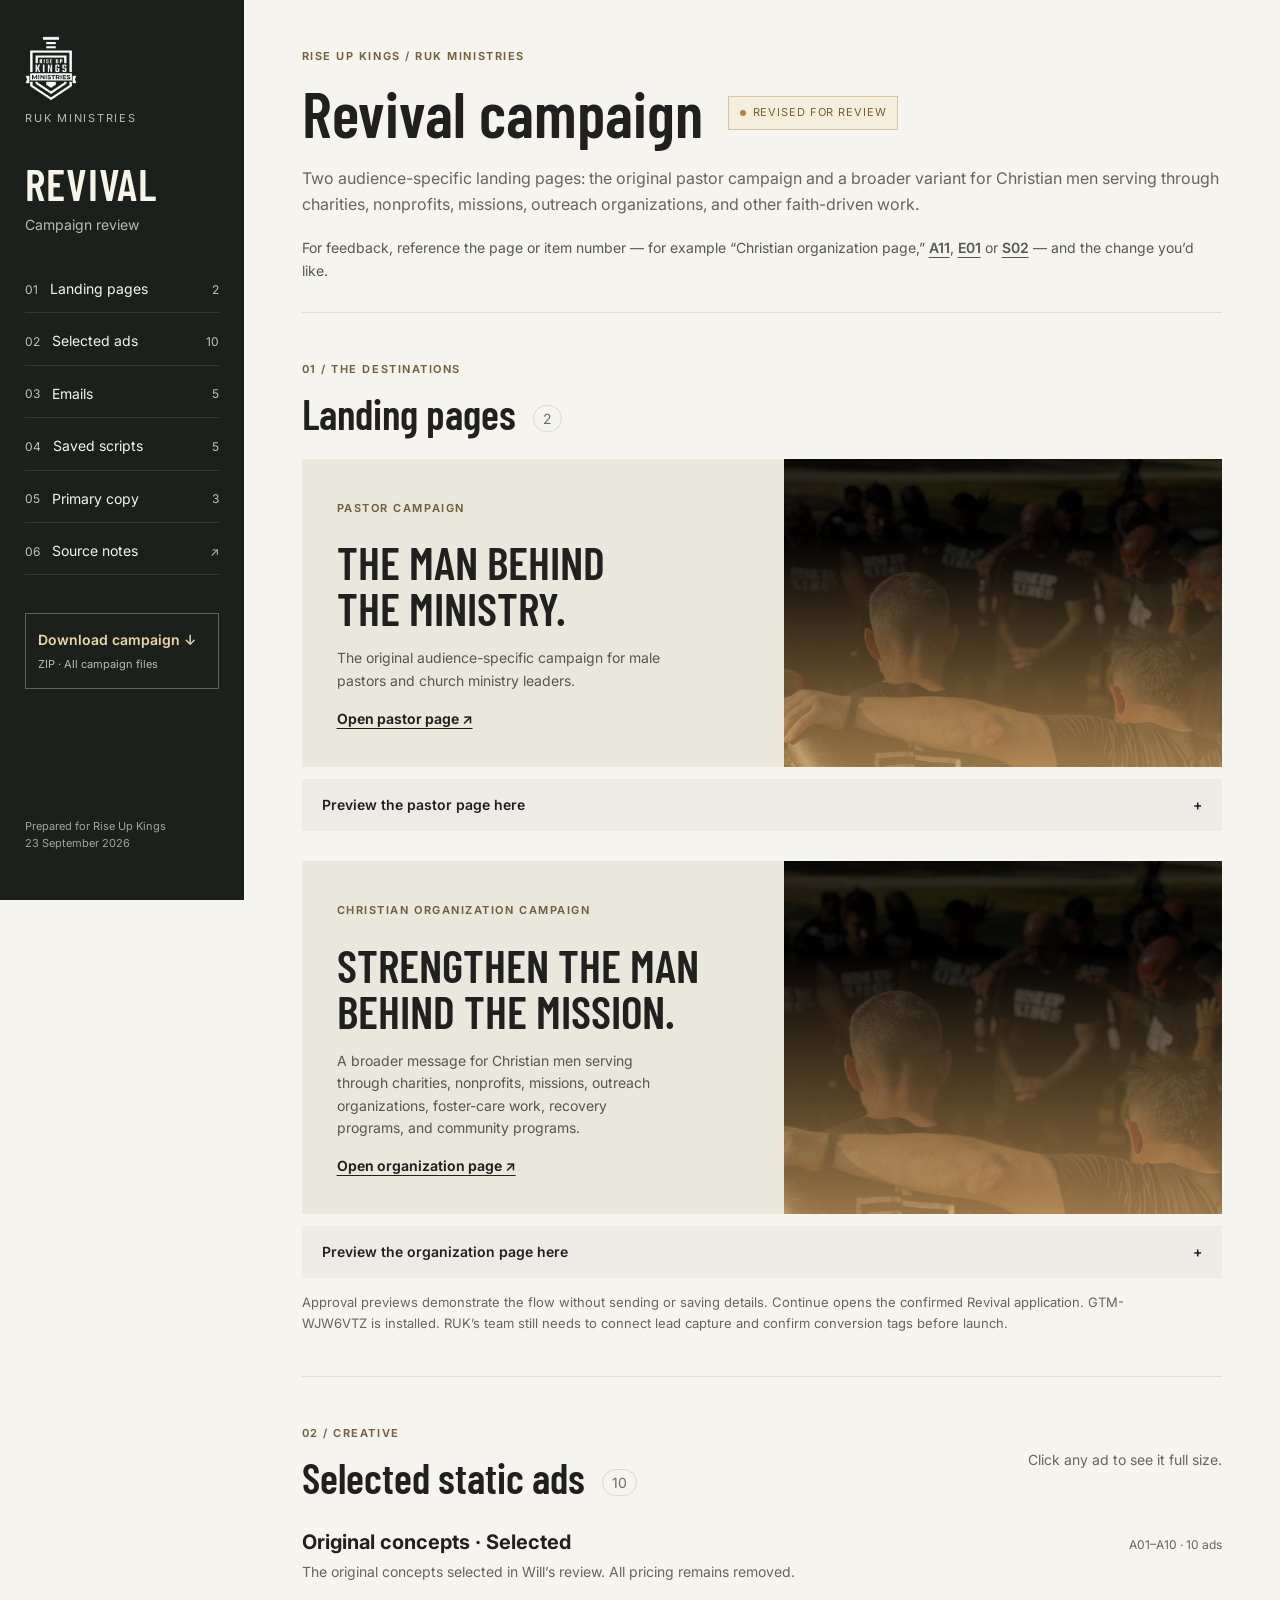
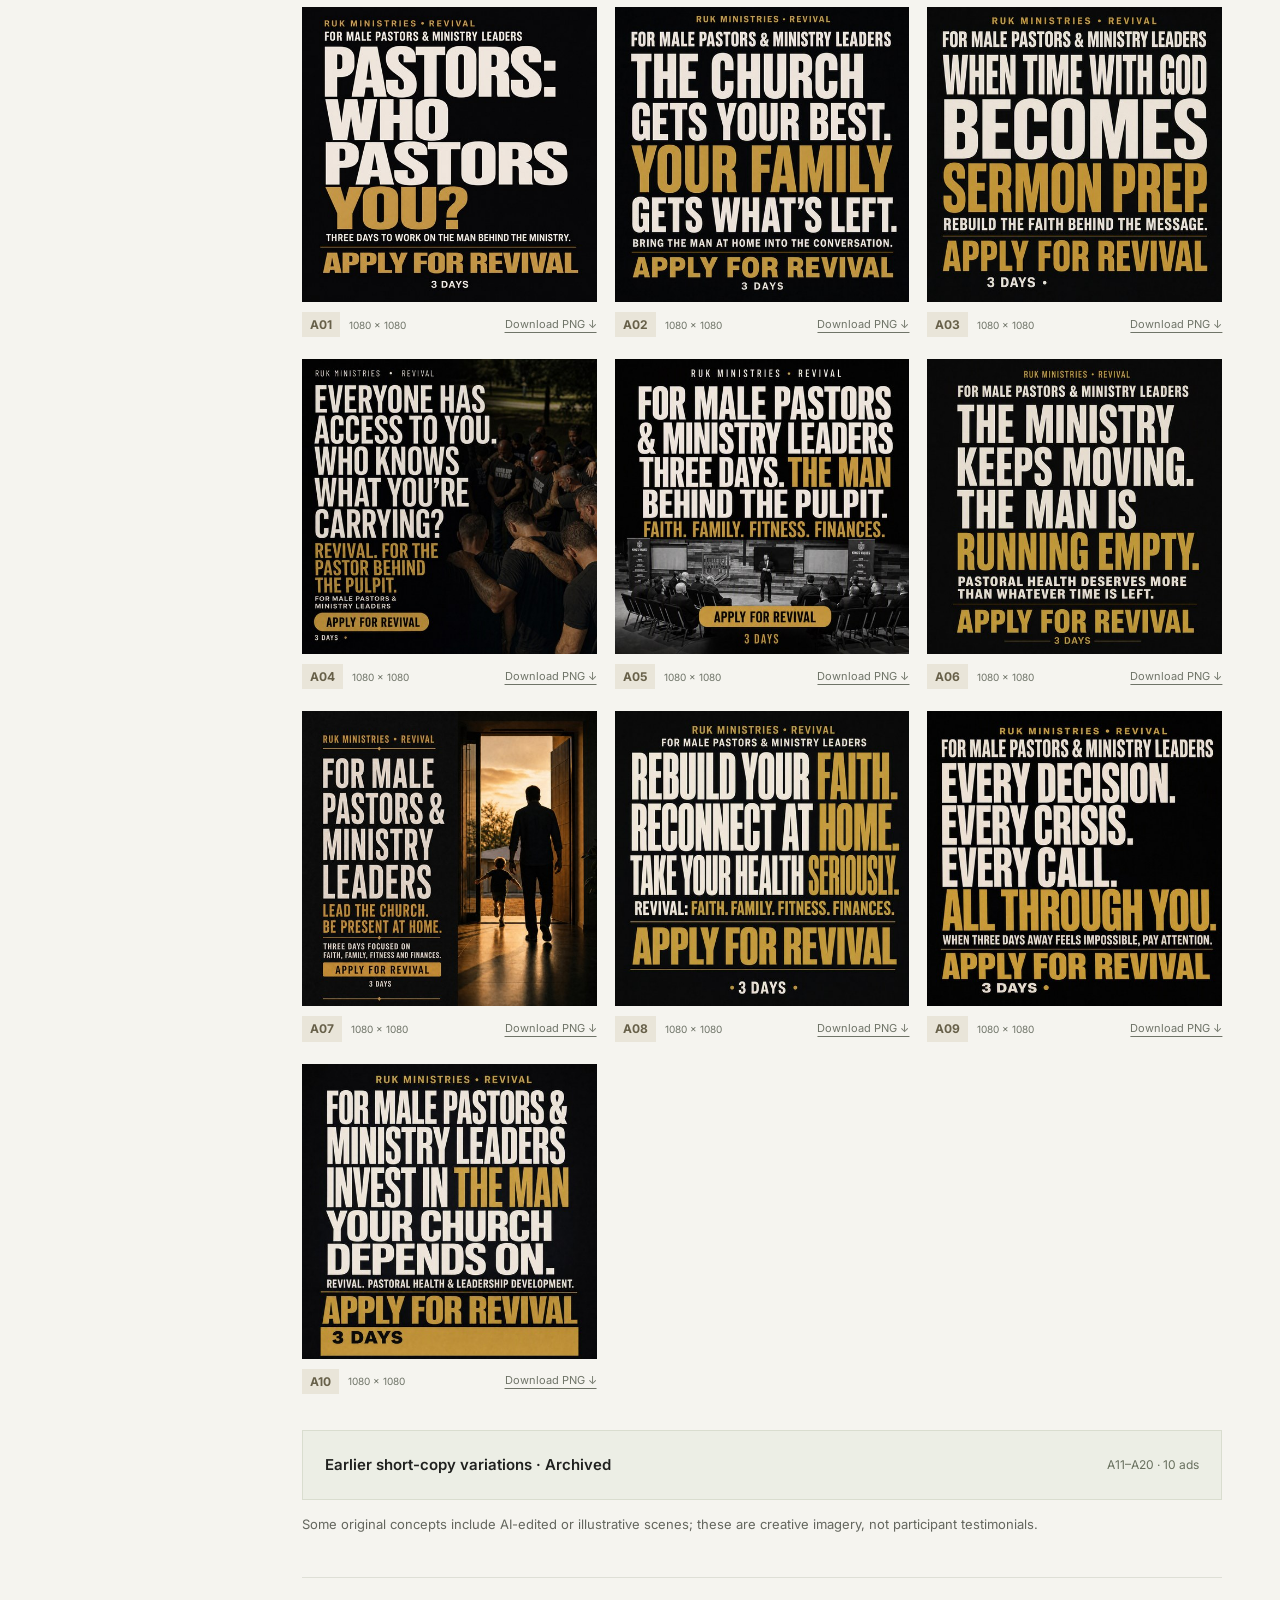
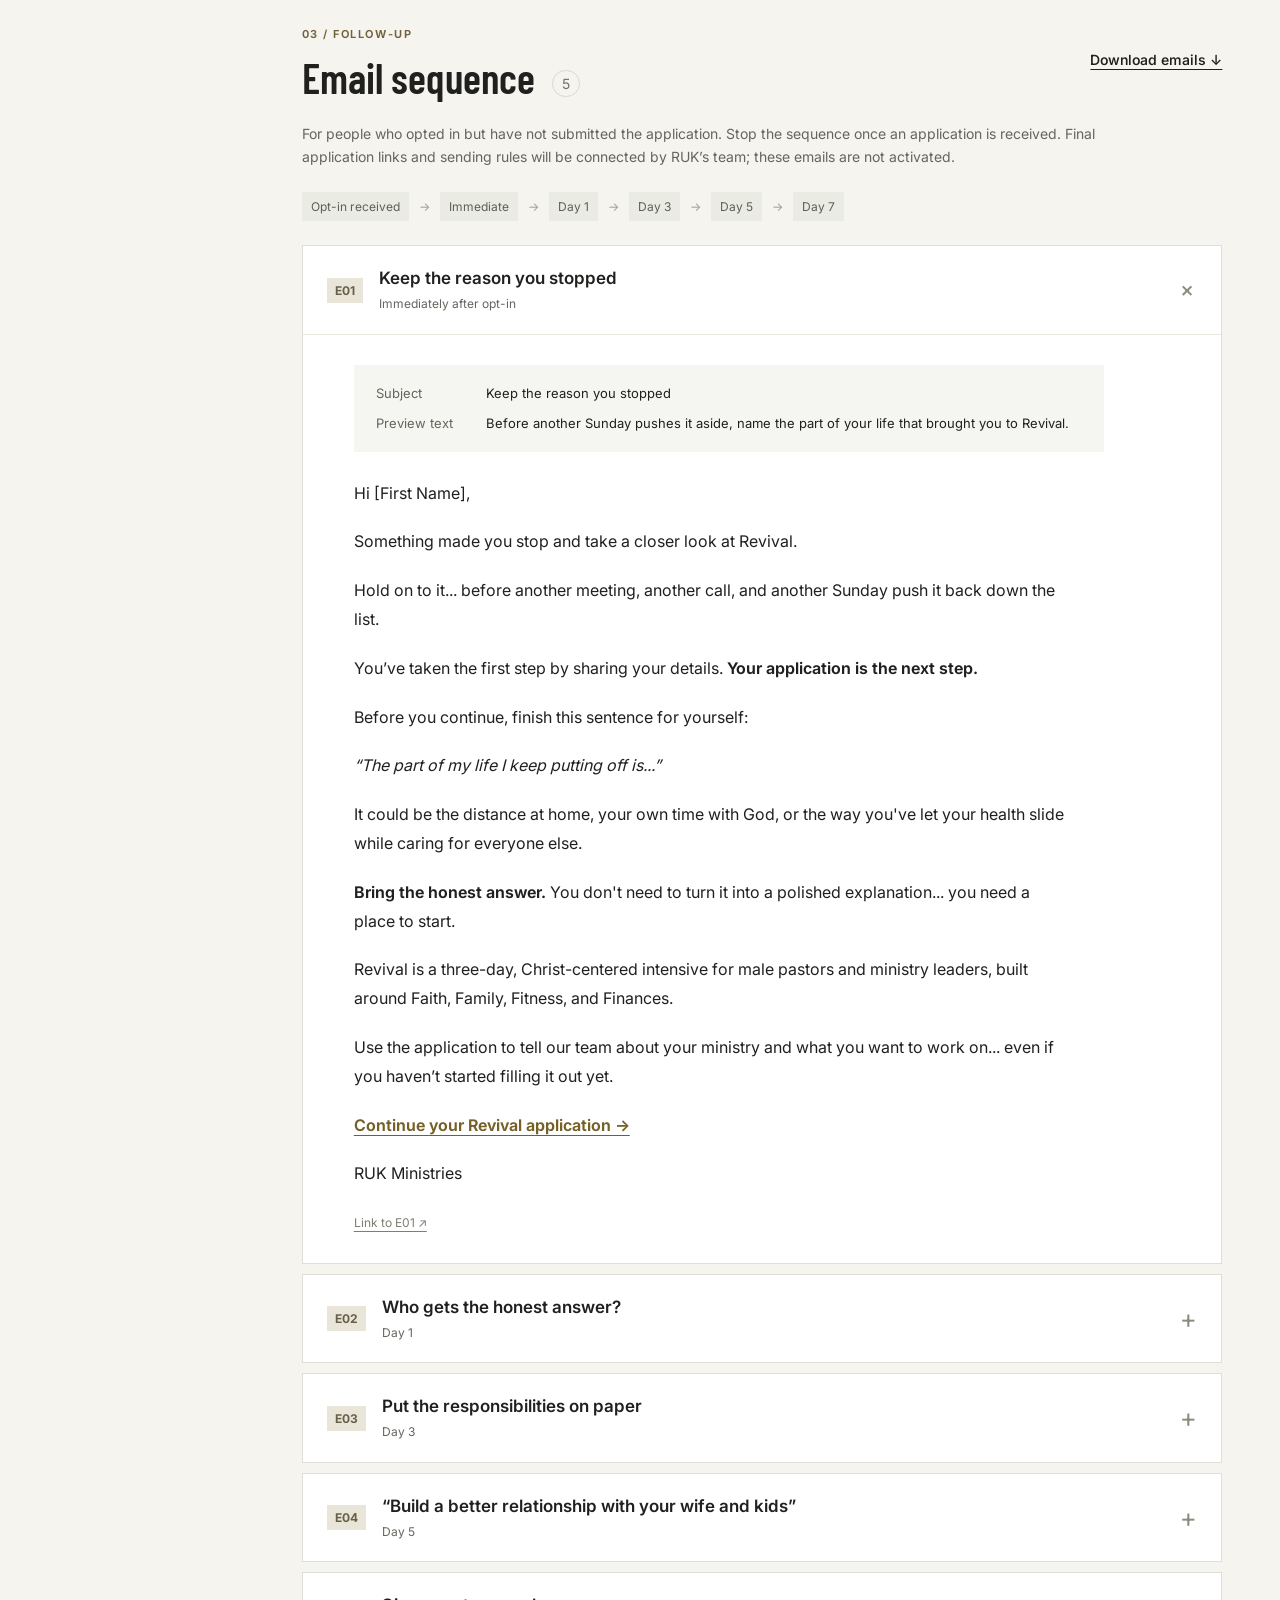
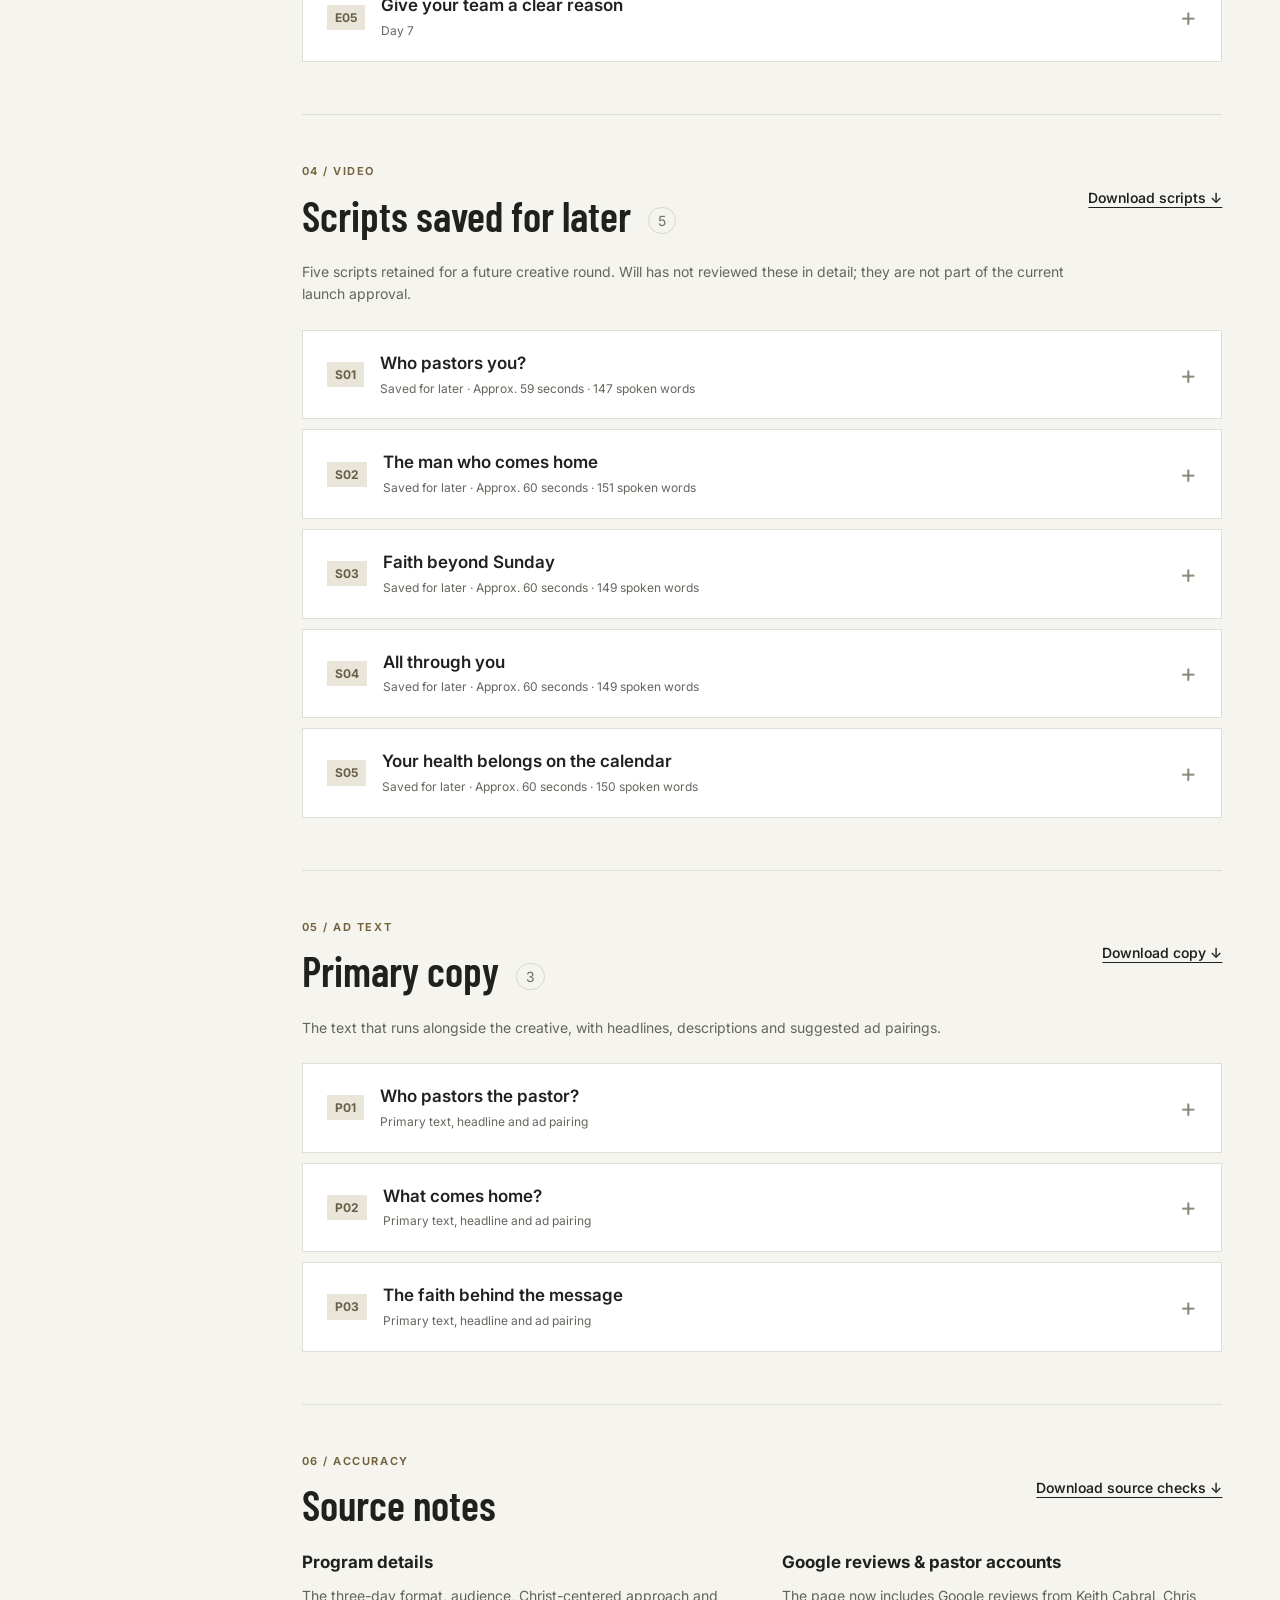
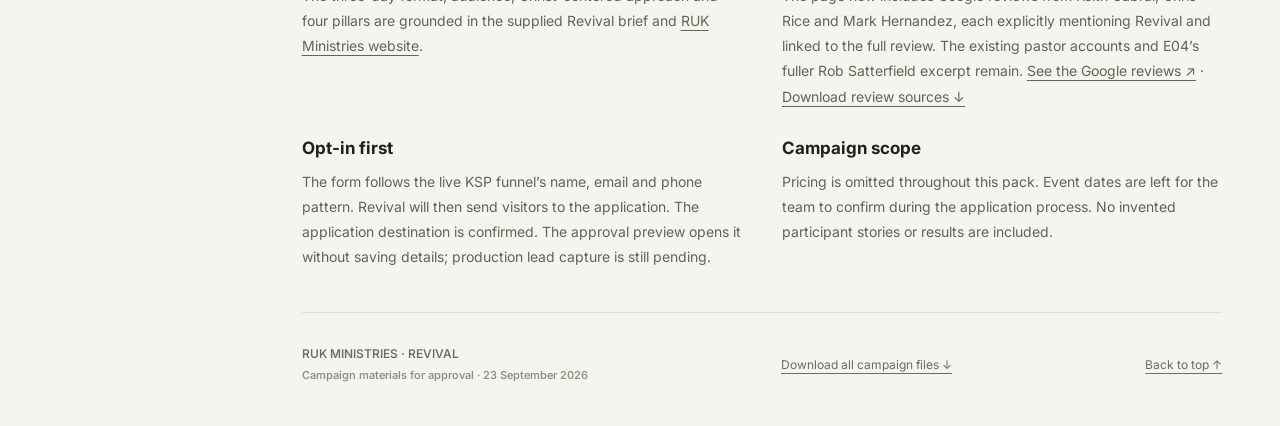
==== commit 3a8ebfaa: "Broaden Revival organization audience" ====
--- a/docs/review/index.html
+++ b/docs/review/index.html
@@ -2,8 +2,8 @@
 <html lang="en"><head><meta charset="utf-8"><meta name="viewport" content="width=device-width,initial-scale=1"><meta name="robots" content="noindex,nofollow"><title>Revival Campaign | Rise Up Kings Approval</title><meta name="description" content="Review the revised Revival landing page, 10 selected ads, five opt-in emails and three primary-copy options. Earlier ads and scripts are retained for later."><link rel="icon" href="../images/ruk-logo.webp"><link rel="stylesheet" href="review.css"></head>
 <body><a class="skip" href="#main">Skip to campaign materials</a>
 <aside class="sidebar"><a class="brand" href="#overview"><img src="../images/ruk-logo.webp" alt="Rise Up Kings" width="152" height="72"><span>RUK MINISTRIES</span></a><div class="sidebar-title">REVIVAL<span>Campaign review</span></div><nav aria-label="Campaign materials"><a href="#landing">01 <span>Landing pages</span><span>2</span></a><a href="#ads">02 <span>Selected ads</span><span>10</span></a><a href="#emails">03 <span>Emails</span><span>5</span></a><a href="#scripts">04 <span>Saved scripts</span><span>5</span></a><a href="#primary">05 <span>Primary copy</span><span>3</span></a><a href="#sources">06 <span>Source notes</span><span>↗</span></a></nav><a class="sidebar-download" href="downloads/revival-campaign.zip" download>Download campaign ↓<small>ZIP · All campaign files</small></a><p class="sidebar-note">Prepared for Rise Up Kings<br>23 September 2026</p></aside>
-<main id="main"><header id="overview"><div class="eyebrow">RISE UP KINGS / RUK MINISTRIES</div><div class="header-line"><h1>Revival campaign</h1><span class="status"><i></i> REVISED FOR REVIEW</span></div><p class="intro">Two audience-specific landing pages: the original pastor campaign and a new variant for Christian men’s ministry leaders outside traditional church roles.</p><div class="review-note">For feedback, reference the page or item number — for example “Leader landing page,” <a href="#A11">A11</a>, <a href="#E01">E01</a> or <a href="#S02">S02</a> — and the change you’d like.</div></header>
-<section id="landing"><div class="section-heading"><div><span class="eyebrow">01 / THE DESTINATIONS</span><h2>Landing pages <span class="count">2</span></h2></div></div><div class="landing-variants"><div><div class="landing-card"><div class="landing-text"><span class="eyebrow">PASTOR CAMPAIGN</span><h3>The man behind<br>the ministry.</h3><p>The original audience-specific campaign for male pastors and church ministry leaders.</p><a href="../" target="_blank" rel="noopener">Open pastor page ↗</a></div><img src="../images/revival-room.jpg" alt="Prayer imagery published by RUK Ministries" width="800" height="530"></div><details class="page-preview"><summary>Preview the pastor page here <span aria-hidden="true">+</span></summary><iframe title="Pastor Revival landing page preview" src="../" loading="lazy"></iframe></details></div><div><div class="landing-card"><div class="landing-text"><span class="eyebrow">PARACHURCH LEADER CAMPAIGN</span><h3>Strengthen the man<br>behind the mission.</h3><p>A separate message for men who lead through Christian nonprofits, outreach ministries, discipleship groups, retreats, and other organisations.</p><a href="../leaders.html" target="_blank" rel="noopener">Open leader page ↗</a></div><img src="../images/revival-room.jpg" alt="Prayer imagery published by RUK Ministries" width="800" height="530"></div><details class="page-preview"><summary>Preview the leader page here <span aria-hidden="true">+</span></summary><iframe title="Christian men's ministry leader Revival landing page preview" src="../leaders.html" loading="lazy"></iframe></details></div></div><p class="small-note">Approval previews demonstrate the flow without sending or saving details. Continue opens the confirmed Revival application. GTM-WJW6VTZ is installed. RUK’s team still needs to connect lead capture and confirm conversion tags before launch.</p></section>
+<main id="main"><header id="overview"><div class="eyebrow">RISE UP KINGS / RUK MINISTRIES</div><div class="header-line"><h1>Revival campaign</h1><span class="status"><i></i> REVISED FOR REVIEW</span></div><p class="intro">Two audience-specific landing pages: the original pastor campaign and a broader variant for Christian men serving through charities, nonprofits, missions, outreach organizations, and other faith-driven work.</p><div class="review-note">For feedback, reference the page or item number — for example “Christian organization page,” <a href="#A11">A11</a>, <a href="#E01">E01</a> or <a href="#S02">S02</a> — and the change you’d like.</div></header>
+<section id="landing"><div class="section-heading"><div><span class="eyebrow">01 / THE DESTINATIONS</span><h2>Landing pages <span class="count">2</span></h2></div></div><div class="landing-variants"><div><div class="landing-card"><div class="landing-text"><span class="eyebrow">PASTOR CAMPAIGN</span><h3>The man behind<br>the ministry.</h3><p>The original audience-specific campaign for male pastors and church ministry leaders.</p><a href="../" target="_blank" rel="noopener">Open pastor page ↗</a></div><img src="../images/revival-room.jpg" alt="Prayer imagery published by RUK Ministries" width="800" height="530"></div><details class="page-preview"><summary>Preview the pastor page here <span aria-hidden="true">+</span></summary><iframe title="Pastor Revival landing page preview" src="../" loading="lazy"></iframe></details></div><div><div class="landing-card"><div class="landing-text"><span class="eyebrow">CHRISTIAN ORGANIZATION CAMPAIGN</span><h3>Strengthen the man<br>behind the mission.</h3><p>A broader message for Christian men serving through charities, nonprofits, missions, outreach organizations, foster-care work, recovery programs, and community programs.</p><a href="../leaders.html" target="_blank" rel="noopener">Open organization page ↗</a></div><img src="../images/revival-room.jpg" alt="Prayer imagery published by RUK Ministries" width="800" height="530"></div><details class="page-preview"><summary>Preview the organization page here <span aria-hidden="true">+</span></summary><iframe title="Christian organization Revival landing page preview" src="../leaders.html" loading="lazy"></iframe></details></div></div><p class="small-note">Approval previews demonstrate the flow without sending or saving details. Continue opens the confirmed Revival application. GTM-WJW6VTZ is installed. RUK’s team still needs to connect lead capture and confirm conversion tags before launch.</p></section>
 <section id="ads"><div class="section-heading"><div><span class="eyebrow">02 / CREATIVE</span><h2>Selected static ads <span class="count">10</span></h2></div><span class="section-detail">Click any ad to see it full size.</span></div><div class="group-heading"><h3>Original concepts · Selected</h3><span>A01–A10 · 10 ads</span></div><p class="section-intro">The original concepts selected in Will’s review. All pricing remains removed.</p><div class="ad-grid"><article class="ad" id="A01"><a class="art" href="ads/01-who-pastors-you-no-price.png" target="_blank" rel="noopener" aria-label="Open A01: PASTORS: WHO PASTORS YOU? at full size"><img src="thumbnails/01-who-pastors-you-no-price.jpg" alt="A01: PASTORS: WHO PASTORS YOU?" width="540" height="540" loading="lazy"></a><div class="ad-caption"><a class="ref" href="#A01">A01</a><span>1080 × 1080</span><a href="ads/01-who-pastors-you-no-price.png" download>Download PNG ↓</a></div></article><article class="ad" id="A02"><a class="art" href="ads/02-family-leftovers-no-price.png" target="_blank" rel="noopener" aria-label="Open A02: THE CHURCH GETS YOUR BEST. YOUR FAMILY GETS WHAT’S LEFT. at full size"><img src="thumbnails/02-family-leftovers-no-price.jpg" alt="A02: THE CHURCH GETS YOUR BEST. YOUR FAMILY GETS WHAT’S LEFT." width="540" height="540" loading="lazy"></a><div class="ad-caption"><a class="ref" href="#A02">A02</a><span>1080 × 1080</span><a href="ads/02-family-leftovers-no-price.png" download>Download PNG ↓</a></div></article><article class="ad" id="A03"><a class="art" href="ads/03-sermon-prep-no-price.png" target="_blank" rel="noopener" aria-label="Open A03: WHEN TIME WITH GOD BECOMES SERMON PREP. at full size"><img src="thumbnails/03-sermon-prep-no-price.jpg" alt="A03: WHEN TIME WITH GOD BECOMES SERMON PREP." width="540" height="540" loading="lazy"></a><div class="ad-caption"><a class="ref" href="#A03">A03</a><span>1080 × 1080</span><a href="ads/03-sermon-prep-no-price.png" download>Download PNG ↓</a></div></article><article class="ad" id="A04"><a class="art" href="ads/04-everyone-has-access-no-price.png" target="_blank" rel="noopener" aria-label="Open A04: EVERYONE HAS ACCESS TO YOU. WHO KNOWS WHAT YOU’RE CARRYING? at full size"><img src="thumbnails/04-everyone-has-access-no-price.jpg" alt="A04: EVERYONE HAS ACCESS TO YOU. WHO KNOWS WHAT YOU’RE CARRYING?" width="540" height="540" loading="lazy"></a><div class="ad-caption"><a class="ref" href="#A04">A04</a><span>1080 × 1080</span><a href="ads/04-everyone-has-access-no-price.png" download>Download PNG ↓</a></div></article><article class="ad" id="A05"><a class="art" href="ads/05-three-days-no-price.png" target="_blank" rel="noopener" aria-label="Open A05: THREE DAYS. THE MAN BEHIND THE PULPIT. at full size"><img src="thumbnails/05-three-days-no-price.jpg" alt="A05: THREE DAYS. THE MAN BEHIND THE PULPIT." width="540" height="540" loading="lazy"></a><div class="ad-caption"><a class="ref" href="#A05">A05</a><span>1080 × 1080</span><a href="ads/05-three-days-no-price.png" download>Download PNG ↓</a></div></article><article class="ad" id="A06"><a class="art" href="ads/06-running-empty-no-price.png" target="_blank" rel="noopener" aria-label="Open A06: THE MINISTRY KEEPS MOVING. THE MAN IS RUNNING EMPTY. at full size"><img src="thumbnails/06-running-empty-no-price.jpg" alt="A06: THE MINISTRY KEEPS MOVING. THE MAN IS RUNNING EMPTY." width="540" height="540" loading="lazy"></a><div class="ad-caption"><a class="ref" href="#A06">A06</a><span>1080 × 1080</span><a href="ads/06-running-empty-no-price.png" download>Download PNG ↓</a></div></article><article class="ad" id="A07"><a class="art" href="ads/07-present-at-home-no-price.png" target="_blank" rel="noopener" aria-label="Open A07: LEAD THE CHURCH. BE PRESENT AT HOME. at full size"><img src="thumbnails/07-present-at-home-no-price.jpg" alt="A07: LEAD THE CHURCH. BE PRESENT AT HOME." width="540" height="540" loading="lazy"></a><div class="ad-caption"><a class="ref" href="#A07">A07</a><span>1080 × 1080</span><a href="ads/07-present-at-home-no-price.png" download>Download PNG ↓</a></div></article><article class="ad" id="A08"><a class="art" href="ads/08-four-pillars-no-price.png" target="_blank" rel="noopener" aria-label="Open A08: REBUILD YOUR FAITH. RECONNECT AT HOME. TAKE YOUR HEALTH SERIOUSLY. at full size"><img src="thumbnails/08-four-pillars-no-price.jpg" alt="A08: REBUILD YOUR FAITH. RECONNECT AT HOME. TAKE YOUR HEALTH SERIOUSLY." width="540" height="540" loading="lazy"></a><div class="ad-caption"><a class="ref" href="#A08">A08</a><span>1080 × 1080</span><a href="ads/08-four-pillars-no-price.png" download>Download PNG ↓</a></div></article><article class="ad" id="A09"><a class="art" href="ads/09-every-decision-no-price.png" target="_blank" rel="noopener" aria-label="Open A09: EVERY DECISION. EVERY CRISIS. EVERY CALL. ALL THROUGH YOU. at full size"><img src="thumbnails/09-every-decision-no-price.jpg" alt="A09: EVERY DECISION. EVERY CRISIS. EVERY CALL. ALL THROUGH YOU." width="540" height="540" loading="lazy"></a><div class="ad-caption"><a class="ref" href="#A09">A09</a><span>1080 × 1080</span><a href="ads/09-every-decision-no-price.png" download>Download PNG ↓</a></div></article><article class="ad" id="A10"><a class="art" href="ads/10-church-investment-no-price.png" target="_blank" rel="noopener" aria-label="Open A10: INVEST IN THE MAN YOUR CHURCH DEPENDS ON. at full size"><img src="thumbnails/10-church-investment-no-price.jpg" alt="A10: INVEST IN THE MAN YOUR CHURCH DEPENDS ON." width="540" height="540" loading="lazy"></a><div class="ad-caption"><a class="ref" href="#A10">A10</a><span>1080 × 1080</span><a href="ads/10-church-investment-no-price.png" download>Download PNG ↓</a></div></article></div><details class="archived-ads"><summary>Earlier short-copy variations · Archived <span>A11–A20 · 10 ads</span></summary><p class="section-intro">Retained for reference. These are not part of the selected ad set.</p><div class="ad-grid"><article class="ad" id="A11"><a class="art" href="ads/11-who-pastors-you.png" target="_blank" rel="noopener" aria-label="Open A11: PASTORS: WHO PASTORS YOU? at full size"><img src="thumbnails/11-who-pastors-you.jpg" alt="A11: PASTORS: WHO PASTORS YOU?" width="540" height="540" loading="lazy"></a><div class="ad-caption"><a class="ref" href="#A11">A11</a><span>1080 × 1080</span><a href="ads/11-who-pastors-you.png" download>Download PNG ↓</a></div></article><article class="ad" id="A12"><a class="art" href="ads/12-family-needs-you.png" target="_blank" rel="noopener" aria-label="Open A12: YOUR FAMILY NEEDS YOU. at full size"><img src="thumbnails/12-family-needs-you.jpg" alt="A12: YOUR FAMILY NEEDS YOU." width="540" height="540" loading="lazy"></a><div class="ad-caption"><a class="ref" href="#A12">A12</a><span>1080 × 1080</span><a href="ads/12-family-needs-you.png" download>Download PNG ↓</a></div></article><article class="ad" id="A13"><a class="art" href="ads/13-faith-beyond-sunday.png" target="_blank" rel="noopener" aria-label="Open A13: FAITH BEYOND SUNDAY. at full size"><img src="thumbnails/13-faith-beyond-sunday.jpg" alt="A13: FAITH BEYOND SUNDAY." width="540" height="540" loading="lazy"></a><div class="ad-caption"><a class="ref" href="#A13">A13</a><span>1080 × 1080</span><a href="ads/13-faith-beyond-sunday.png" download>Download PNG ↓</a></div></article><article class="ad" id="A14"><a class="art" href="ads/14-carry-it-alone.png" target="_blank" rel="noopener" aria-label="Open A14: YOU DON’T HAVE TO CARRY IT ALONE. at full size"><img src="thumbnails/14-carry-it-alone.jpg" alt="A14: YOU DON’T HAVE TO CARRY IT ALONE." width="540" height="540" loading="lazy"></a><div class="ad-caption"><a class="ref" href="#A14">A14</a><span>1080 × 1080</span><a href="ads/14-carry-it-alone.png" download>Download PNG ↓</a></div></article><article class="ad" id="A15"><a class="art" href="ads/15-behind-the-pulpit.png" target="_blank" rel="noopener" aria-label="Open A15: THE MAN BEHIND THE PULPIT. at full size"><img src="thumbnails/15-behind-the-pulpit.jpg" alt="A15: THE MAN BEHIND THE PULPIT." width="540" height="540" loading="lazy"></a><div class="ad-caption"><a class="ref" href="#A15">A15</a><span>1080 × 1080</span><a href="ads/15-behind-the-pulpit.png" download>Download PNG ↓</a></div></article><article class="ad" id="A16"><a class="art" href="ads/16-still-called.png" target="_blank" rel="noopener" aria-label="Open A16: STILL CALLED. RUNNING EMPTY. at full size"><img src="thumbnails/16-still-called.jpg" alt="A16: STILL CALLED. RUNNING EMPTY." width="540" height="540" loading="lazy"></a><div class="ad-caption"><a class="ref" href="#A16">A16</a><span>1080 × 1080</span><a href="ads/16-still-called.png" download>Download PNG ↓</a></div></article><article class="ad" id="A17"><a class="art" href="ads/17-present-at-home.png" target="_blank" rel="noopener" aria-label="Open A17: BE PRESENT AT HOME. at full size"><img src="thumbnails/17-present-at-home.jpg" alt="A17: BE PRESENT AT HOME." width="540" height="540" loading="lazy"></a><div class="ad-caption"><a class="ref" href="#A17">A17</a><span>1080 × 1080</span><a href="ads/17-present-at-home.png" download>Download PNG ↓</a></div></article><article class="ad" id="A18"><a class="art" href="ads/18-health-calendar.png" target="_blank" rel="noopener" aria-label="Open A18: YOUR HEALTH BELONGS ON THE CALENDAR. at full size"><img src="thumbnails/18-health-calendar.jpg" alt="A18: YOUR HEALTH BELONGS ON THE CALENDAR." width="540" height="540" loading="lazy"></a><div class="ad-caption"><a class="ref" href="#A18">A18</a><span>1080 × 1080</span><a href="ads/18-health-calendar.png" download>Download PNG ↓</a></div></article><article class="ad" id="A19"><a class="art" href="ads/19-always-on-call.png" target="_blank" rel="noopener" aria-label="Open A19: ALWAYS ON CALL? at full size"><img src="thumbnails/19-always-on-call.jpg" alt="A19: ALWAYS ON CALL?" width="540" height="540" loading="lazy"></a><div class="ad-caption"><a class="ref" href="#A19">A19</a><span>1080 × 1080</span><a href="ads/19-always-on-call.png" download>Download PNG ↓</a></div></article><article class="ad" id="A20"><a class="art" href="ads/20-make-time.png" target="_blank" rel="noopener" aria-label="Open A20: MAKE TIME FOR THE MAN. at full size"><img src="thumbnails/20-make-time.jpg" alt="A20: MAKE TIME FOR THE MAN." width="540" height="540" loading="lazy"></a><div class="ad-caption"><a class="ref" href="#A20">A20</a><span>1080 × 1080</span><a href="ads/20-make-time.png" download>Download PNG ↓</a></div></article></div></details><p class="small-note">Some original concepts include AI-edited or illustrative scenes; these are creative imagery, not participant testimonials.</p></section>
 <section id="emails"><div class="section-heading"><div><span class="eyebrow">03 / FOLLOW-UP</span><h2>Email sequence <span class="count">5</span></h2></div><a class="text-link" href="downloads/emails.md" download>Download emails ↓</a></div><p class="section-intro">For people who opted in but have not submitted the application. Stop the sequence once an application is received. Final application links and sending rules will be connected by RUK’s team; these emails are not activated.</p><div class="sequence"><span>Opt-in received</span><b>→</b><span>Immediate</span><b>→</b><span>Day 1</span><b>→</b><span>Day 3</span><b>→</b><span>Day 5</span><b>→</b><span>Day 7</span></div><details class="copy-item" id="E01" open><summary><span class="ref">E01</span><span class="summary-title">Keep the reason you stopped<small>Immediately after opt-in</small></span><span class="toggle" aria-hidden="true">+</span></summary><div class="copy-inner"><dl class="email-meta"><dt>Subject</dt><dd>Keep the reason you stopped</dd><dt>Preview text</dt><dd>Before another Sunday pushes it aside, name the part of your life that brought you to Revival.</dd></dl><div class="prose"><p>Hi [First Name],</p><p>Something made you stop and take a closer look at Revival.</p><p>Hold on to it... before another meeting, another call, and another Sunday push it back down the list.</p><p>You’ve taken the first step by sharing your details. <strong>Your application is the next step.</strong></p><p>Before you continue, finish this sentence for yourself:</p><p><em>“The part of my life I keep putting off is...”</em></p><p>It could be the distance at home, your own time with God, or the way you&#x27;ve let your health slide while caring for everyone else.</p><p><strong>Bring the honest answer.</strong> You don&#x27;t need to turn it into a polished explanation... you need a place to start.</p><p>Revival is a three-day, Christ-centered intensive for male pastors and ministry leaders, built around Faith, Family, Fitness, and Finances.</p><p>Use the application to tell our team about your ministry and what you want to work on... even if you haven’t started filling it out yet.</p><p><a class="email-cta" href="https://go.riseupkings.com/rukminapplication" target="_blank" rel="noopener">Continue your Revival application →</a></p><p>RUK Ministries</p></div><a class="permalink" href="#E01">Link to E01 ↗</a></div></details><details class="copy-item" id="E02" ><summary><span class="ref">E02</span><span class="summary-title">Who gets the honest answer?<small>Day 1</small></span><span class="toggle" aria-hidden="true">+</span></summary><div class="copy-inner"><dl class="email-meta"><dt>Subject</dt><dd>Who gets the honest answer?</dd><dt>Preview text</dt><dd>One practical question for the pastor who hears everyone else’s problems and carries his own.</dd></dl><div class="prose"><p>Hi [First Name],</p><p>Someone asks how you&#x27;re doing, and you say, “Busy, but good.”</p><p>The conversation moves on... and the thing you needed to say stays with you.</p><p>Your title can make that answer feel easier. You&#x27;re used to bringing steadiness into a room, and you don&#x27;t want your own struggles to become somebody else&#x27;s concern.</p><p>But <strong>being relied on doesn&#x27;t remove your need for support.</strong></p><p>Write down the name of one person you trust enough to give a fuller answer.</p><p>Then write the sentence you&#x27;ve been editing in your head... the one about your marriage, your faith, or the weight of another week.</p><p>You decide what to share and with whom. Start by being <em>honest with yourself</em> about what you&#x27;ve been carrying.</p><p>Revival brings male pastors and ministry leaders together for Christ-centered training, experiential work, and brotherhood.</p><p>If this is the part of your life that brought you here... tell our team about it in your application.</p><p><a class="email-cta" href="https://go.riseupkings.com/rukminapplication" target="_blank" rel="noopener">Continue your Revival application →</a></p><p>RUK Ministries</p></div><a class="permalink" href="#E02">Link to E02 ↗</a></div></details><details class="copy-item" id="E03" ><summary><span class="ref">E03</span><span class="summary-title">Put the responsibilities on paper<small>Day 3</small></span><span class="toggle" aria-hidden="true">+</span></summary><div class="copy-inner"><dl class="email-meta"><dt>Subject</dt><dd>Put the responsibilities on paper</dd><dt>Preview text</dt><dd>A clearer way to think about time away, team coverage, and the work that keeps coming to you.</dd></dl><div class="prose"><p>Hi [First Name],</p><p>Three days away looks impossible when every responsibility stays in your head.</p><p>Put them on paper... then look at each one separately.</p><p>For each responsibility, write:</p><ol><li><strong>What actually needs to happen?</strong> Be specific about the task and the deadline.</li><li><strong>Who can own it?</strong> Name a person, rather than writing “the team.”</li><li><strong>What would they need from you first?</strong> Information, a clear decision, or permission to act?</li></ol><p>You may find work that needs preparation. You may find something only you can do... and something you&#x27;ve kept doing because nobody else has been given ownership.</p><p>That gives you a practical starting point for the conversation with your staff, family, or elders.</p><p>Revival is a three-day experience. Use your application to explain your situation. Our team can then talk through the schedule and participation requirements before you make arrangements.</p><p><em>“I can&#x27;t leave”</em> deserves a closer look... with the actual responsibilities in front of you.</p><p><a class="email-cta" href="https://go.riseupkings.com/rukminapplication" target="_blank" rel="noopener">Continue your Revival application →</a></p><p>RUK Ministries</p></div><a class="permalink" href="#E03">Link to E03 ↗</a></div></details><details class="copy-item" id="E04" ><summary><span class="ref">E04</span><span class="summary-title">“Build a better relationship with your wife and kids”<small>Day 5</small></span><span class="toggle" aria-hidden="true">+</span></summary><div class="copy-inner"><dl class="email-meta"><dt>Subject</dt><dd>“Build a better relationship with your wife and kids”</dd><dt>Preview text</dt><dd>Pastor Rob Satterfield describes the community and personal work he found at RUK Revival.</dd></dl><div class="prose"><p>Hi [First Name],</p><p>“I cannot tell you how much RUK Revival meant to me. If you are a pastor and you want to grow in goals, change things up, get past sin, get safe community, and build a better relationship with your wife and kids, RUK is for you. Buckle up and get ready. It&#x27;s life changing.”</p><p>Sr Pastor Rob Satterfield, Oak Hill Baptist, TX</p><p>Notice what Rob chose to talk about... his goals, the things he needed to face, community, and his relationship with his wife and kids.</p><p><strong>The life behind the title.</strong></p><p>Those things can be difficult to put on the agenda when everyone else needs something from you.</p><p>But they’re still there when the service is over... and they deserve an honest answer.</p><p>Pick one thing from Rob’s account that you want to address in your own life.</p><p>Get specific. What keeps happening? What have you been putting off?</p><p>Revival brings Faith, Family, Fitness, and Finances into three days of Christ-centered training, experiential work, and brotherhood.</p><p>Rob’s account is his own. <strong>Your application starts with your circumstances</strong>... and what you want our team to understand before the next conversation.</p><p><a class="email-cta" href="https://go.riseupkings.com/rukminapplication" target="_blank" rel="noopener">Continue your Revival application →</a></p><p>RUK Ministries</p></div><a class="permalink" href="#E04">Link to E04 ↗</a></div></details><details class="copy-item" id="E05" ><summary><span class="ref">E05</span><span class="summary-title">Give your team a clear reason<small>Day 7</small></span><span class="toggle" aria-hidden="true">+</span></summary><div class="copy-inner"><dl class="email-meta"><dt>Subject</dt><dd>Give your team a clear reason</dd><dt>Preview text</dt><dd>How to explain the purpose of attending Revival and the coverage your ministry would need.</dd></dl><div class="prose"><p>Hi [First Name],</p><p>A conversation with your elders goes further when you can explain why you&#x27;re asking for time away.</p><p>Start with the part of your life that needs attention... and connect it to the responsibilities you carry.</p><p>You could put it this way:</p><p><em>“I want to attend Revival because I need to give focused attention to [area of my life]. It&#x27;s a three-day, Christ-centered experience for male pastors and ministry leaders. Before making arrangements, I&#x27;d like us to discuss the purpose and how we would cover my responsibilities.”</em></p><p>Use your own words. <strong>Be specific about the reason.</strong></p><p>Your team can work with a clear explanation... far more easily than a vague request for a few days away.</p><p>Our team can explain the program and help you get the information needed for that conversation.</p><p>You asked about Revival because something deserved attention. Bring that reason back into view... and take the next step.</p><p><a class="email-cta" href="https://go.riseupkings.com/rukminapplication" target="_blank" rel="noopener">Continue your Revival application →</a></p><p>RUK Ministries</p></div><a class="permalink" href="#E05">Link to E05 ↗</a></div></details></section>
 <section id="scripts"><div class="section-heading"><div><span class="eyebrow">04 / VIDEO</span><h2>Scripts saved for later <span class="count">5</span></h2></div><a class="text-link" href="downloads/scripts.md" download>Download scripts ↓</a></div><p class="section-intro">Five scripts retained for a future creative round. Will has not reviewed these in detail; they are not part of the current launch approval.</p><details class="copy-item" id="S01"><summary><span class="ref">S01</span><span class="summary-title">Who pastors you?<small>Saved for later · Approx. 59 seconds · 147 spoken words</small></span><span class="toggle" aria-hidden="true">+</span></summary><div class="copy-inner"><div class="prose"><p>You can finish the sermon and still avoid the conversation you need to have.</p><p>Pastor, everybody knows where to find you when something goes wrong. You take the call, work through the conflict, and get ready to preach again.</p><p>But when you&#x27;re the one struggling, who gets the honest answer?</p><p>If keeping the ministry moving means your own faith, marriage, and health keep getting postponed, that pattern needs attention.</p><p>Revival is a three-day, Christ-centered intensive for male pastors and ministry leaders. Through training, experiential work, and brotherhood, we bring Faith, Family, Fitness, and Finances into the same room.</p><p>You come as a man with a life to work on, alongside other men carrying ministry responsibility.</p><p>Start by telling us what&#x27;s happening behind your public role. The application gives our team that context and starts the next step toward a conversation.</p><p>Click below and start your Revival application.</p></div><a class="permalink" href="#S01">Link to S01 ↗</a></div></details><details class="copy-item" id="S02"><summary><span class="ref">S02</span><span class="summary-title">The man who comes home<small>Saved for later · Approx. 60 seconds · 151 spoken words</small></span><span class="toggle" aria-hidden="true">+</span></summary><div class="copy-inner"><div class="prose"><p>Your wife supports your calling. She still needs her husband.</p><p>You can be at the dinner table and still be in the staff meeting. The phone lights up, you answer one more message, and the conversation at home has to wait again.</p><p>When that becomes the pattern, your family gets the hours on the calendar without getting your attention.</p><p>Look honestly at the man who walks through your front door. What would your family ask him to change?</p><p>Revival gives male pastors and ministry leaders three days to work on the life behind the calling.</p><p>It&#x27;s Christ-centered training, experiential work, and brotherhood across Faith, Family, Fitness, and Finances. Your marriage and family belong in that work, alongside your ministry responsibilities.</p><p>Our team can talk through the experience and what taking part would involve for you.</p><p>Click below and start your Revival application. Tell us what you want to address at home.</p></div><a class="permalink" href="#S02">Link to S02 ↗</a></div></details><details class="copy-item" id="S03"><summary><span class="ref">S03</span><span class="summary-title">Faith beyond Sunday<small>Saved for later · Approx. 60 seconds · 149 spoken words</small></span><span class="toggle" aria-hidden="true">+</span></summary><div class="copy-inner"><div class="prose"><p>When did time with God become another deadline for Sunday?</p><p>You open your Bible and immediately think about the sermon. A passage becomes a teaching point, then you&#x27;re thinking about how to explain it to everybody else.</p><p>Preparing that message matters. Your own walk with Christ needs attention every day, too.</p><p>When personal prayer keeps getting squeezed between ministry tasks, give it a place that the next deadline can&#x27;t take away.</p><p>Revival is a three-day, Christ-centered intensive for male pastors and ministry leaders. The work reaches into Faith, Family, Fitness, and Finances through training, experiential work, and brotherhood.</p><p>That means bringing your own life into the conversation, including the habits and pressures that follow you home from church.</p><p>You already give serious attention to what you teach. Give serious attention to the man teaching it.</p><p>Click below and start your Revival application. Tell our team what brought you here.</p></div><a class="permalink" href="#S03">Link to S03 ↗</a></div></details><details class="copy-item" id="S04"><summary><span class="ref">S04</span><span class="summary-title">All through you<small>Saved for later · Approx. 60 seconds · 149 spoken words</small></span><span class="toggle" aria-hidden="true">+</span></summary><div class="copy-inner"><div class="prose"><p>If every decision needs you, three days away will feel impossible.</p><p>The staff needs an answer, a family needs help, and a problem lands on your phone before you&#x27;ve finished dealing with the last one.</p><p>Then you look at taking time away and see everything that could go wrong.</p><p>Start with the responsibilities. Which ones genuinely need you? Which ones could someone else carry with clear direction and the authority to make a decision?</p><p>Those questions deserve attention before your calendar fills up again.</p><p>Revival is a three-day, Christ-centered intensive for male pastors and ministry leaders. Through training, experiential work, and brotherhood, we focus on Faith, Family, Fitness, and Finances.</p><p>Bring the man carrying the ministry into the work, and talk with our team about the experience and the practical steps involved in attending.</p><p>Click below and start your Revival application. Make room for the conversation you&#x27;ve kept postponing.</p></div><a class="permalink" href="#S04">Link to S04 ↗</a></div></details><details class="copy-item" id="S05"><summary><span class="ref">S05</span><span class="summary-title">Your health belongs on the calendar<small>Saved for later · Approx. 60 seconds · 150 spoken words</small></span><span class="toggle" aria-hidden="true">+</span></summary><div class="copy-inner"><div class="prose"><p>Your calendar has room for the whole congregation. Where are you on it?</p><p>There&#x27;s a visit to make, another meeting to prepare for, and somebody who needs you before the day ends.</p><p>So the walk gets skipped, dinner gets rushed, and the time you meant to spend looking after yourself disappears.</p><p>If your health only gets whatever time ministry leaves behind, it keeps losing its place.</p><p>You need to give that part of your life attention on purpose.</p><p>Revival brings male pastors and ministry leaders together for three days of Christ-centered training, experiential work, and brotherhood.</p><p>We work across Faith, Family, Fitness, and Finances because your physical habits, relationships, and walk with God all belong in the conversation.</p><p>Come ready to look honestly at what you&#x27;ve been putting off. Our team can explain the experience and participation requirements before you make a decision.</p><p>Click below and start your Revival application.</p></div><a class="permalink" href="#S05">Link to S05 ↗</a></div></details></section>
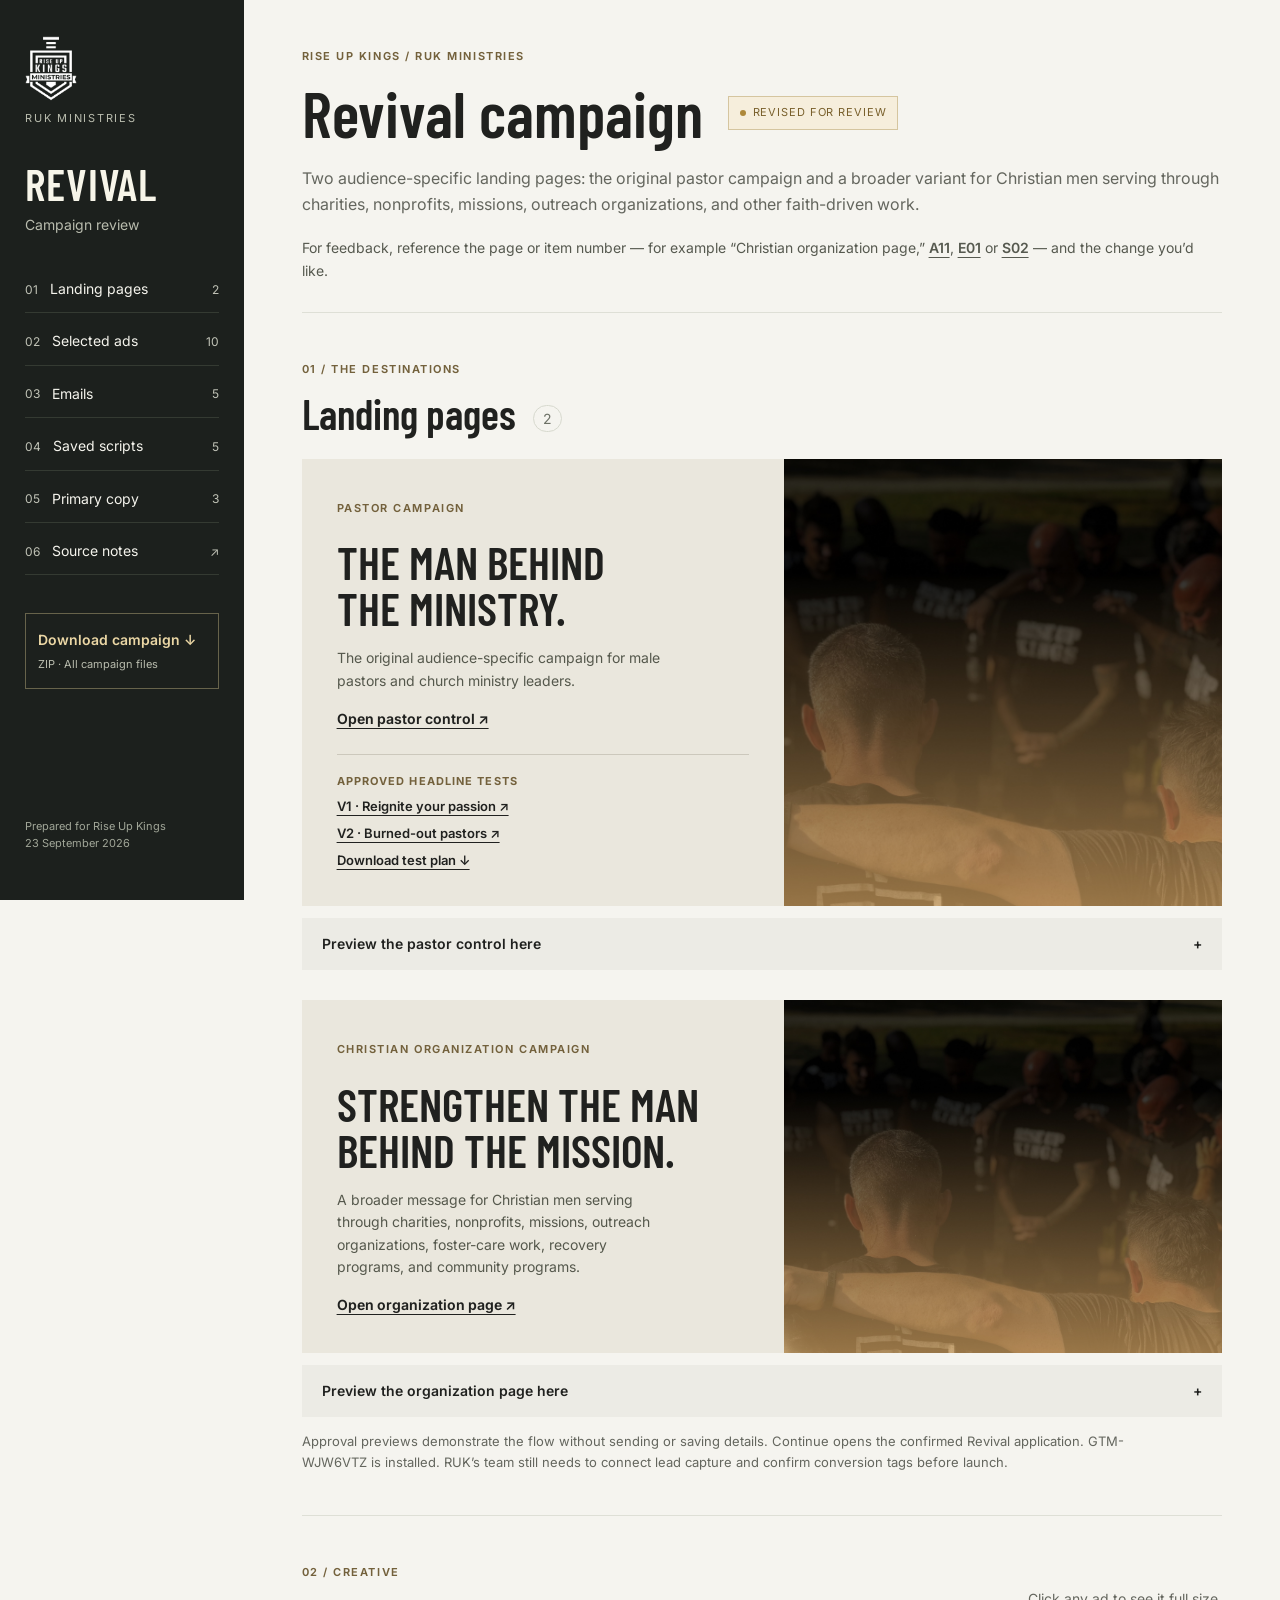
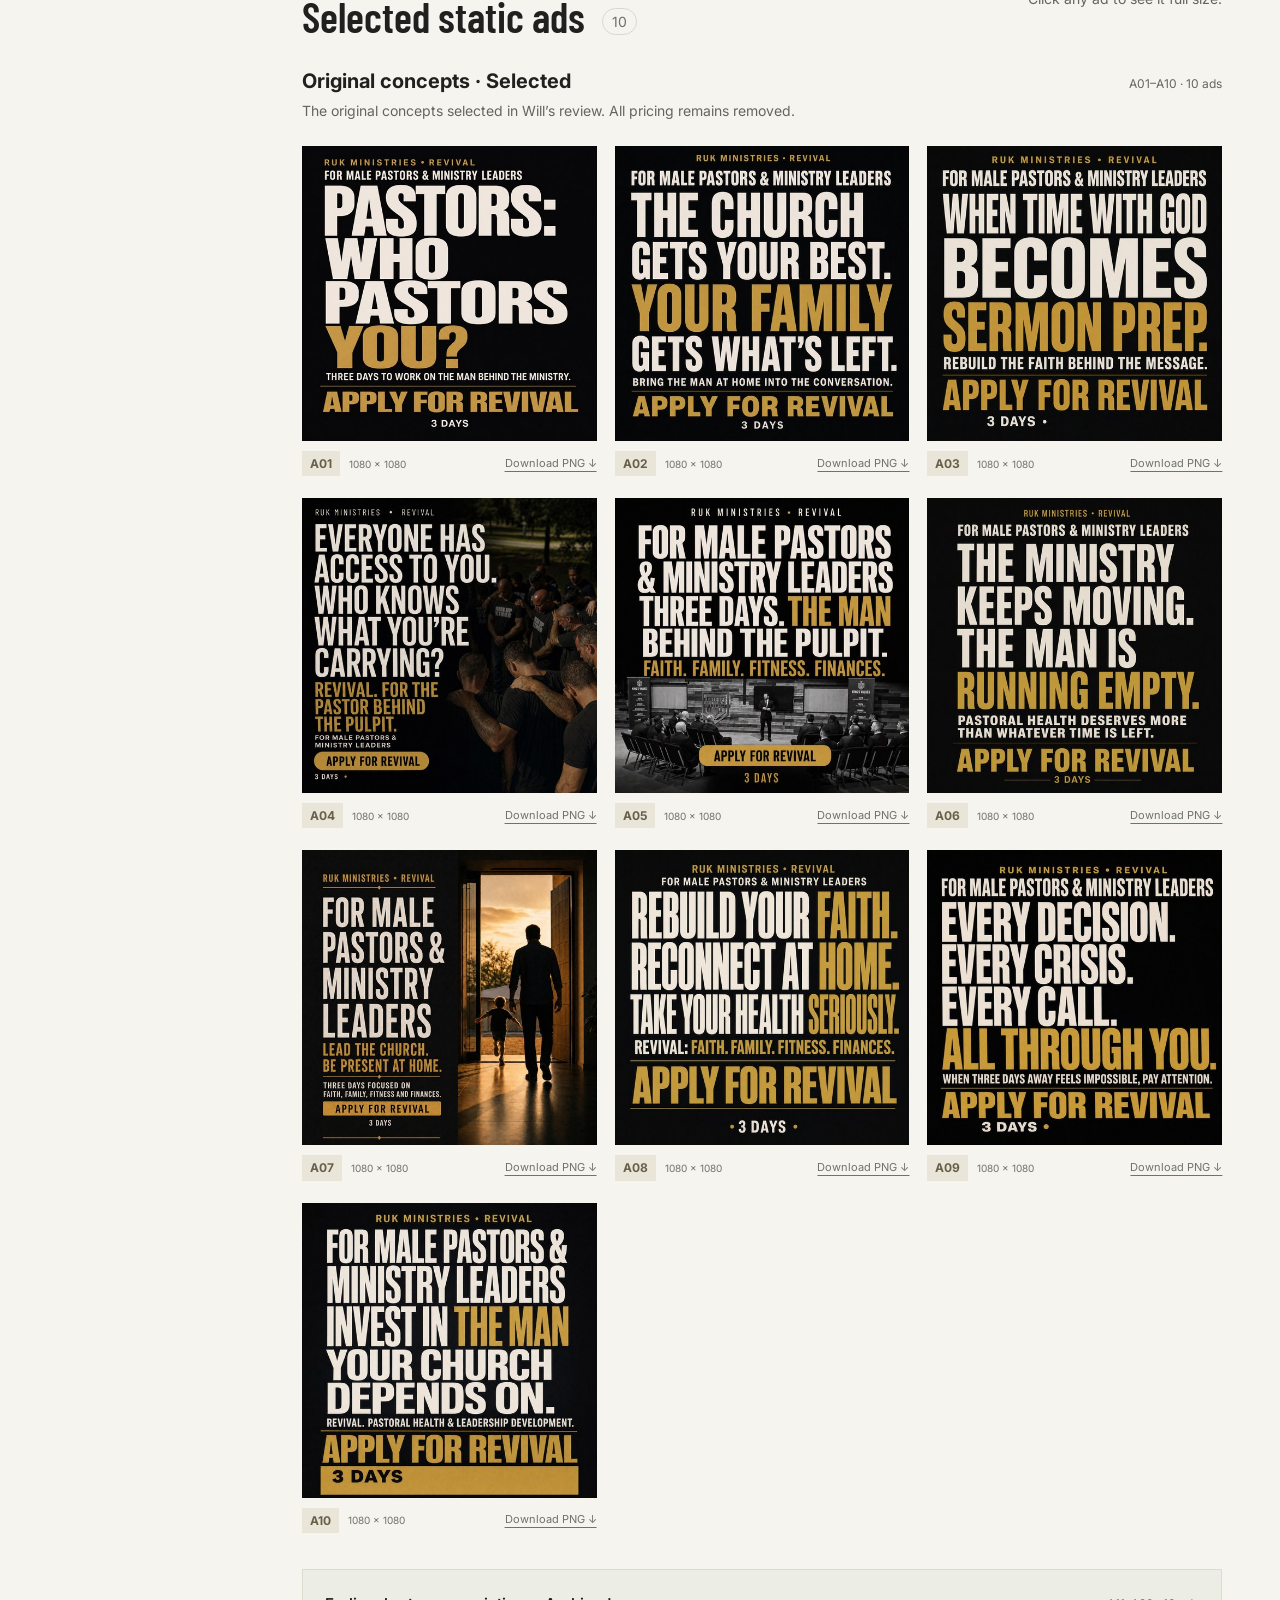
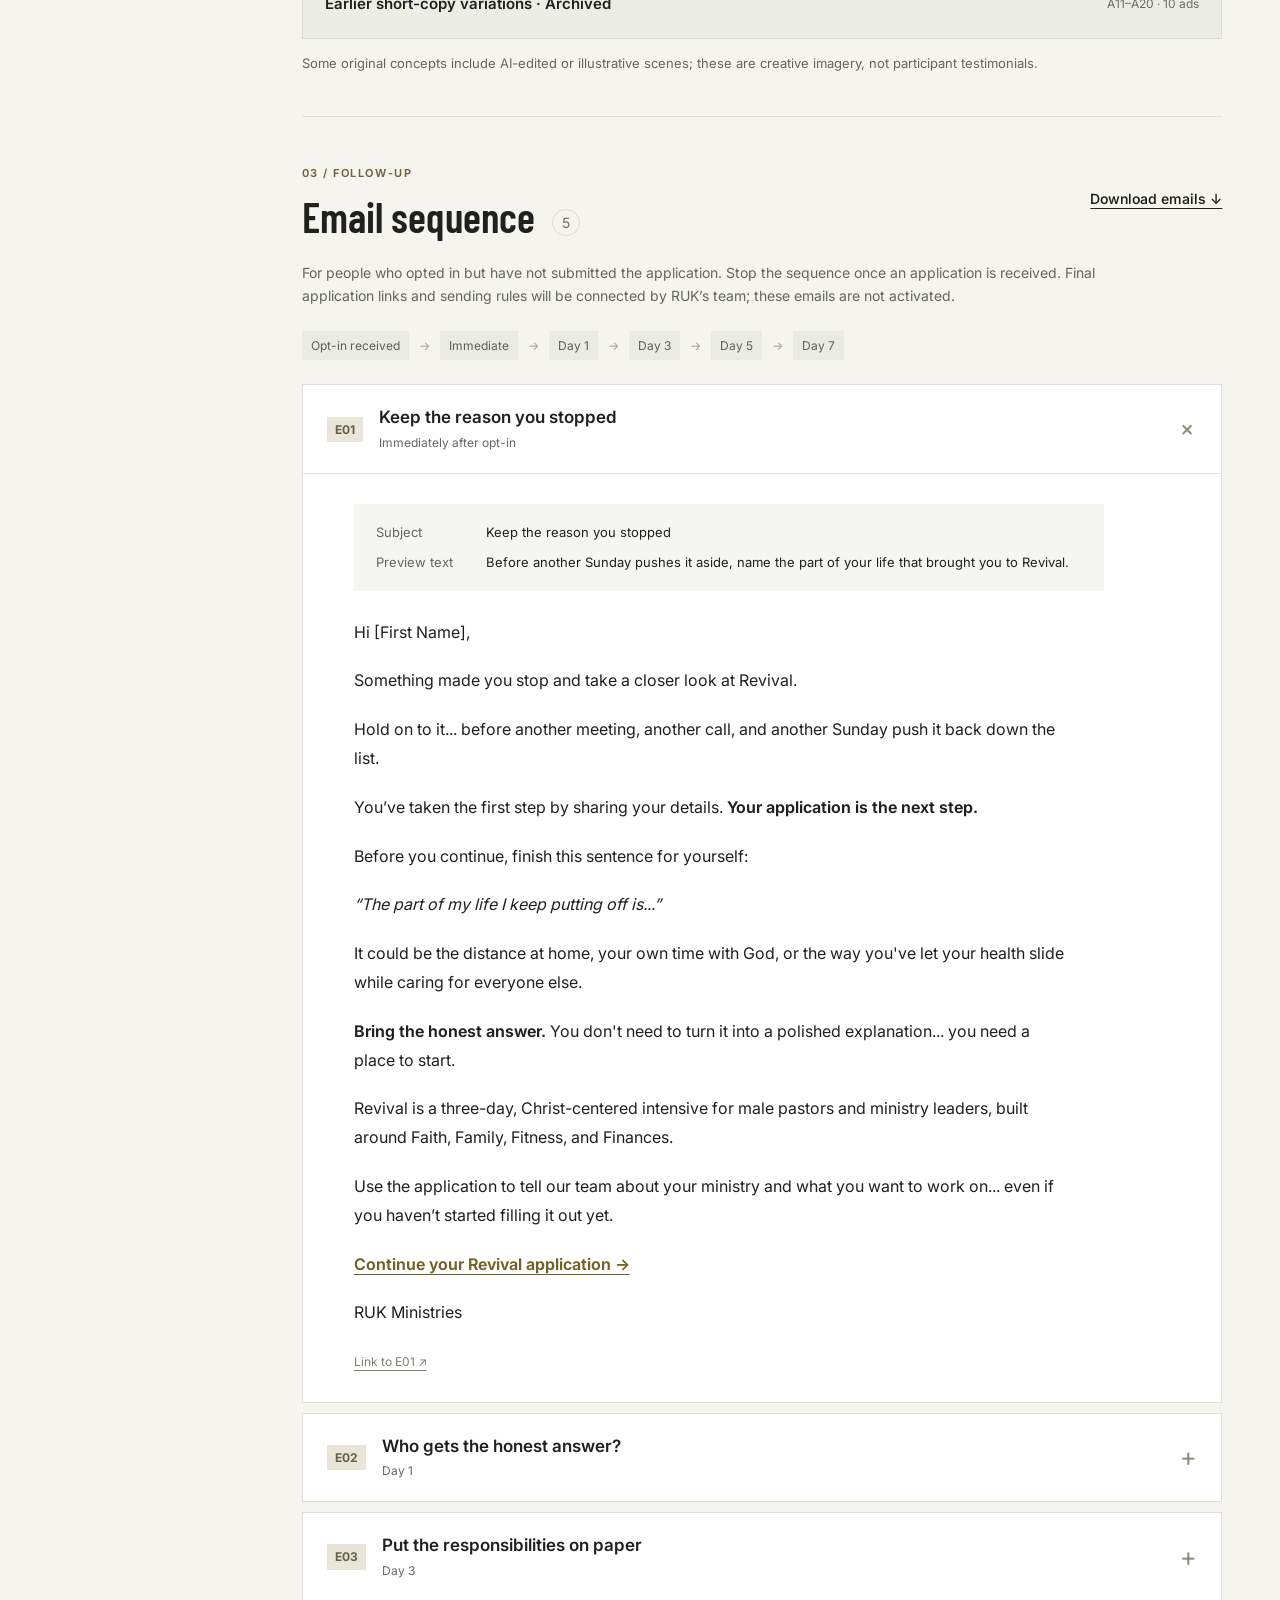
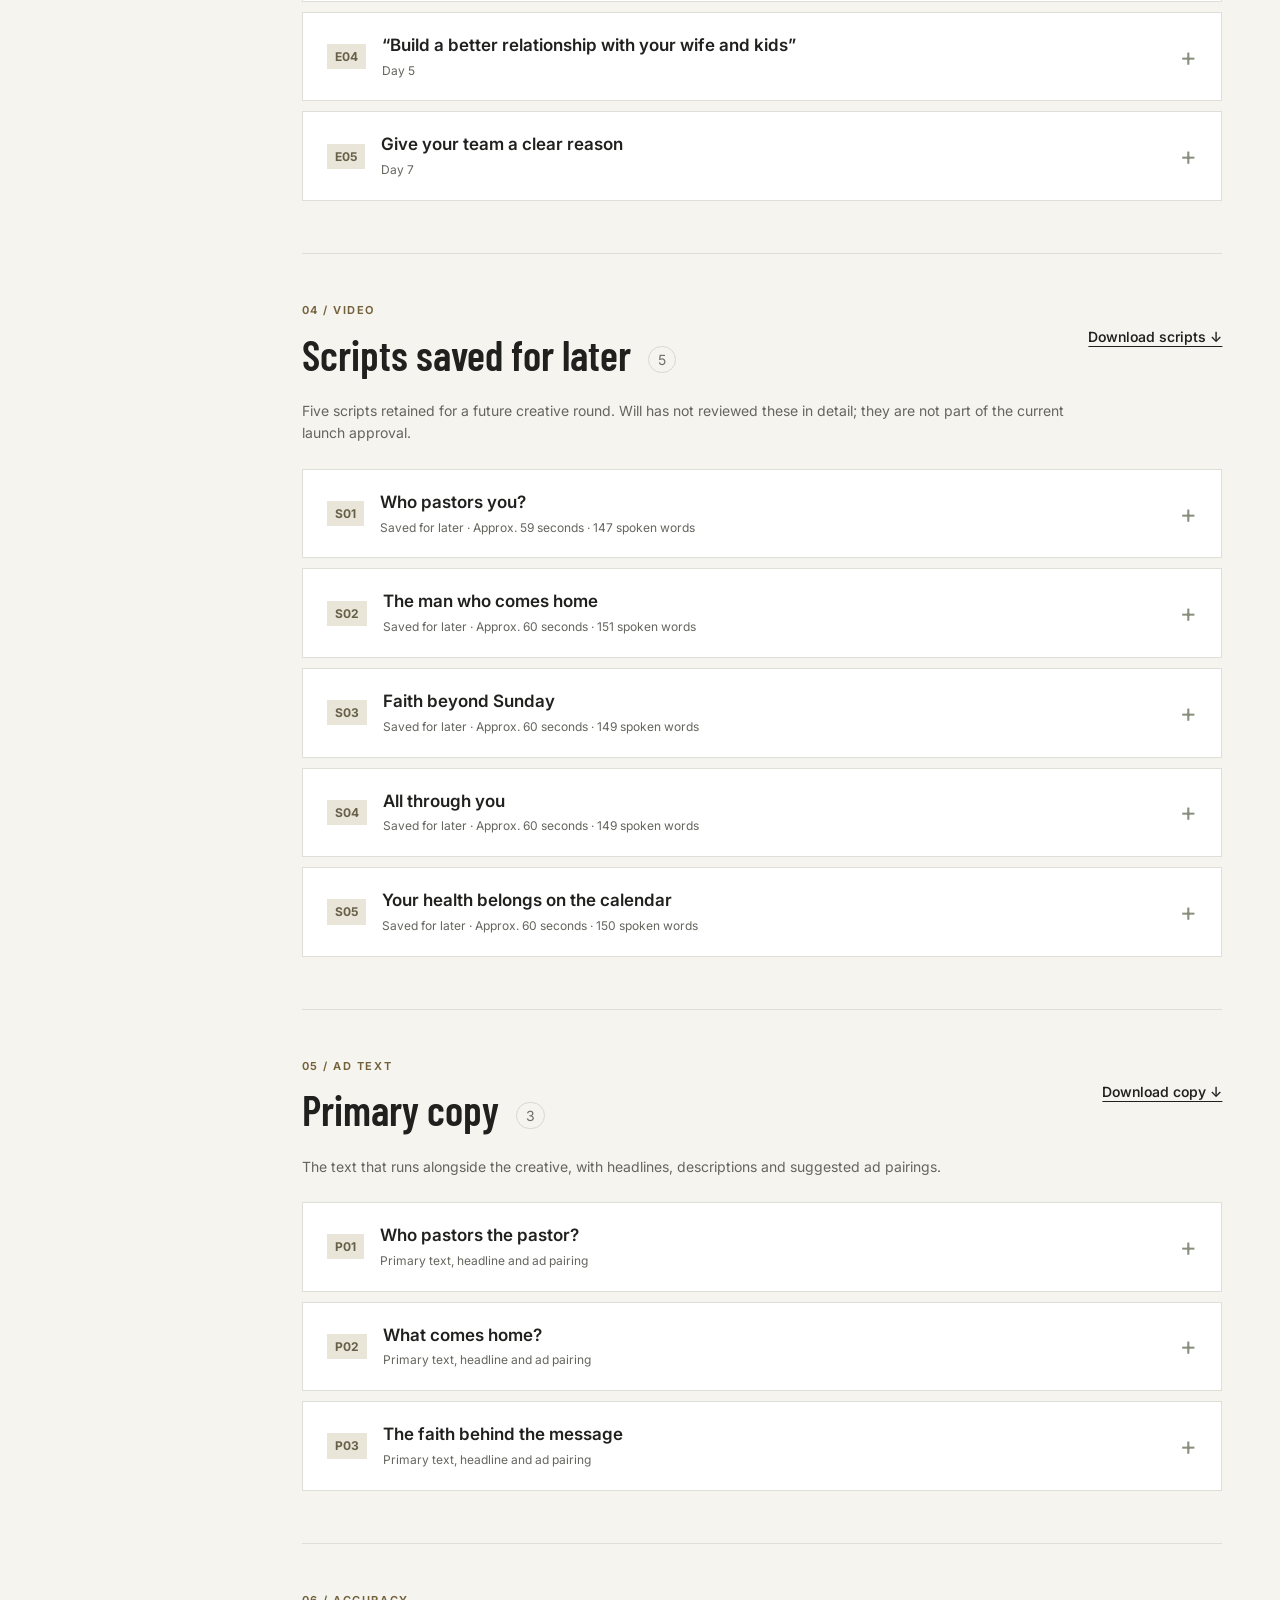
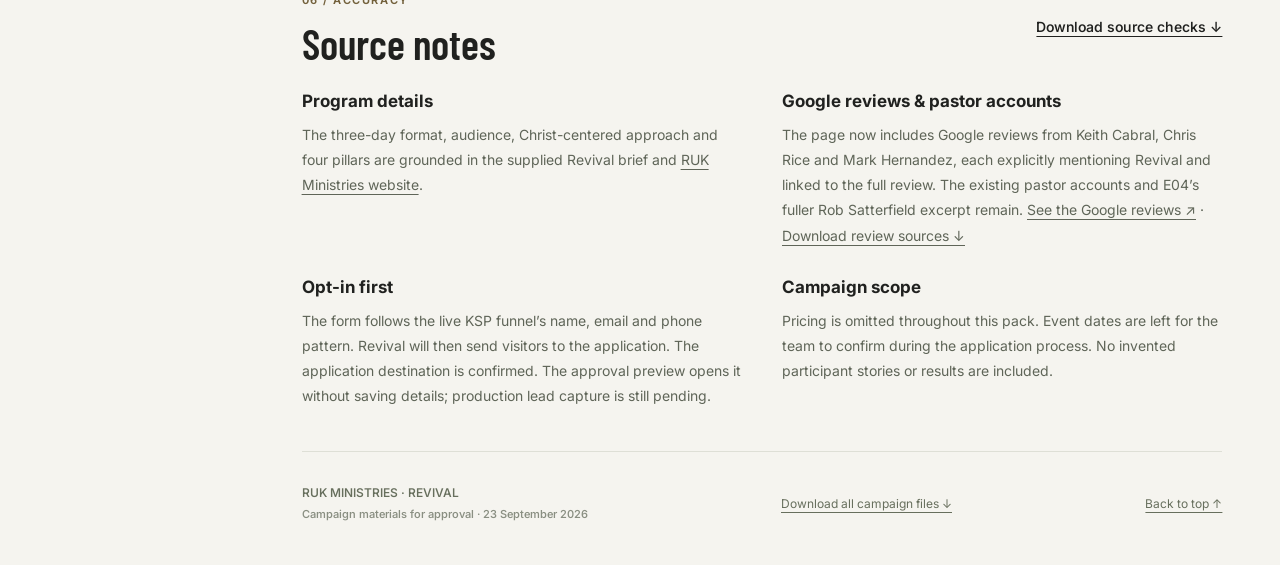
==== commit 6e082f23: "Add Revival pastor headline test pages" ====
--- a/docs/review/index.html
+++ b/docs/review/index.html
@@ -3,7 +3,7 @@
 <body><a class="skip" href="#main">Skip to campaign materials</a>
 <aside class="sidebar"><a class="brand" href="#overview"><img src="../images/ruk-logo.webp" alt="Rise Up Kings" width="152" height="72"><span>RUK MINISTRIES</span></a><div class="sidebar-title">REVIVAL<span>Campaign review</span></div><nav aria-label="Campaign materials"><a href="#landing">01 <span>Landing pages</span><span>2</span></a><a href="#ads">02 <span>Selected ads</span><span>10</span></a><a href="#emails">03 <span>Emails</span><span>5</span></a><a href="#scripts">04 <span>Saved scripts</span><span>5</span></a><a href="#primary">05 <span>Primary copy</span><span>3</span></a><a href="#sources">06 <span>Source notes</span><span>↗</span></a></nav><a class="sidebar-download" href="downloads/revival-campaign.zip" download>Download campaign ↓<small>ZIP · All campaign files</small></a><p class="sidebar-note">Prepared for Rise Up Kings<br>23 September 2026</p></aside>
 <main id="main"><header id="overview"><div class="eyebrow">RISE UP KINGS / RUK MINISTRIES</div><div class="header-line"><h1>Revival campaign</h1><span class="status"><i></i> REVISED FOR REVIEW</span></div><p class="intro">Two audience-specific landing pages: the original pastor campaign and a broader variant for Christian men serving through charities, nonprofits, missions, outreach organizations, and other faith-driven work.</p><div class="review-note">For feedback, reference the page or item number — for example “Christian organization page,” <a href="#A11">A11</a>, <a href="#E01">E01</a> or <a href="#S02">S02</a> — and the change you’d like.</div></header>
-<section id="landing"><div class="section-heading"><div><span class="eyebrow">01 / THE DESTINATIONS</span><h2>Landing pages <span class="count">2</span></h2></div></div><div class="landing-variants"><div><div class="landing-card"><div class="landing-text"><span class="eyebrow">PASTOR CAMPAIGN</span><h3>The man behind<br>the ministry.</h3><p>The original audience-specific campaign for male pastors and church ministry leaders.</p><a href="../" target="_blank" rel="noopener">Open pastor page ↗</a></div><img src="../images/revival-room.jpg" alt="Prayer imagery published by RUK Ministries" width="800" height="530"></div><details class="page-preview"><summary>Preview the pastor page here <span aria-hidden="true">+</span></summary><iframe title="Pastor Revival landing page preview" src="../" loading="lazy"></iframe></details></div><div><div class="landing-card"><div class="landing-text"><span class="eyebrow">CHRISTIAN ORGANIZATION CAMPAIGN</span><h3>Strengthen the man<br>behind the mission.</h3><p>A broader message for Christian men serving through charities, nonprofits, missions, outreach organizations, foster-care work, recovery programs, and community programs.</p><a href="../leaders.html" target="_blank" rel="noopener">Open organization page ↗</a></div><img src="../images/revival-room.jpg" alt="Prayer imagery published by RUK Ministries" width="800" height="530"></div><details class="page-preview"><summary>Preview the organization page here <span aria-hidden="true">+</span></summary><iframe title="Christian organization Revival landing page preview" src="../leaders.html" loading="lazy"></iframe></details></div></div><p class="small-note">Approval previews demonstrate the flow without sending or saving details. Continue opens the confirmed Revival application. GTM-WJW6VTZ is installed. RUK’s team still needs to connect lead capture and confirm conversion tags before launch.</p></section>
+<section id="landing"><div class="section-heading"><div><span class="eyebrow">01 / THE DESTINATIONS</span><h2>Landing pages <span class="count">2</span></h2></div></div><div class="landing-variants"><div><div class="landing-card"><div class="landing-text"><span class="eyebrow">PASTOR CAMPAIGN</span><h3>The man behind<br>the ministry.</h3><p>The original audience-specific campaign for male pastors and church ministry leaders.</p><a href="../" target="_blank" rel="noopener">Open pastor control ↗</a><div class="headline-tests"><strong>Approved headline tests</strong><a href="../pastor-reignite.html" target="_blank" rel="noopener">V1 · Reignite your passion ↗</a><a href="../pastor-burnout.html" target="_blank" rel="noopener">V2 · Burned-out pastors ↗</a><a href="downloads/revival-headline-test-plan.md" download>Download test plan ↓</a></div></div><img src="../images/revival-room.jpg" alt="Prayer imagery published by RUK Ministries" width="800" height="530"></div><details class="page-preview"><summary>Preview the pastor control here <span aria-hidden="true">+</span></summary><iframe title="Pastor Revival landing page preview" src="../" loading="lazy"></iframe></details></div><div><div class="landing-card"><div class="landing-text"><span class="eyebrow">CHRISTIAN ORGANIZATION CAMPAIGN</span><h3>Strengthen the man<br>behind the mission.</h3><p>A broader message for Christian men serving through charities, nonprofits, missions, outreach organizations, foster-care work, recovery programs, and community programs.</p><a href="../leaders.html" target="_blank" rel="noopener">Open organization page ↗</a></div><img src="../images/revival-room.jpg" alt="Prayer imagery published by RUK Ministries" width="800" height="530"></div><details class="page-preview"><summary>Preview the organization page here <span aria-hidden="true">+</span></summary><iframe title="Christian organization Revival landing page preview" src="../leaders.html" loading="lazy"></iframe></details></div></div><p class="small-note">Approval previews demonstrate the flow without sending or saving details. Continue opens the confirmed Revival application. GTM-WJW6VTZ is installed. RUK’s team still needs to connect lead capture and confirm conversion tags before launch.</p></section>
 <section id="ads"><div class="section-heading"><div><span class="eyebrow">02 / CREATIVE</span><h2>Selected static ads <span class="count">10</span></h2></div><span class="section-detail">Click any ad to see it full size.</span></div><div class="group-heading"><h3>Original concepts · Selected</h3><span>A01–A10 · 10 ads</span></div><p class="section-intro">The original concepts selected in Will’s review. All pricing remains removed.</p><div class="ad-grid"><article class="ad" id="A01"><a class="art" href="ads/01-who-pastors-you-no-price.png" target="_blank" rel="noopener" aria-label="Open A01: PASTORS: WHO PASTORS YOU? at full size"><img src="thumbnails/01-who-pastors-you-no-price.jpg" alt="A01: PASTORS: WHO PASTORS YOU?" width="540" height="540" loading="lazy"></a><div class="ad-caption"><a class="ref" href="#A01">A01</a><span>1080 × 1080</span><a href="ads/01-who-pastors-you-no-price.png" download>Download PNG ↓</a></div></article><article class="ad" id="A02"><a class="art" href="ads/02-family-leftovers-no-price.png" target="_blank" rel="noopener" aria-label="Open A02: THE CHURCH GETS YOUR BEST. YOUR FAMILY GETS WHAT’S LEFT. at full size"><img src="thumbnails/02-family-leftovers-no-price.jpg" alt="A02: THE CHURCH GETS YOUR BEST. YOUR FAMILY GETS WHAT’S LEFT." width="540" height="540" loading="lazy"></a><div class="ad-caption"><a class="ref" href="#A02">A02</a><span>1080 × 1080</span><a href="ads/02-family-leftovers-no-price.png" download>Download PNG ↓</a></div></article><article class="ad" id="A03"><a class="art" href="ads/03-sermon-prep-no-price.png" target="_blank" rel="noopener" aria-label="Open A03: WHEN TIME WITH GOD BECOMES SERMON PREP. at full size"><img src="thumbnails/03-sermon-prep-no-price.jpg" alt="A03: WHEN TIME WITH GOD BECOMES SERMON PREP." width="540" height="540" loading="lazy"></a><div class="ad-caption"><a class="ref" href="#A03">A03</a><span>1080 × 1080</span><a href="ads/03-sermon-prep-no-price.png" download>Download PNG ↓</a></div></article><article class="ad" id="A04"><a class="art" href="ads/04-everyone-has-access-no-price.png" target="_blank" rel="noopener" aria-label="Open A04: EVERYONE HAS ACCESS TO YOU. WHO KNOWS WHAT YOU’RE CARRYING? at full size"><img src="thumbnails/04-everyone-has-access-no-price.jpg" alt="A04: EVERYONE HAS ACCESS TO YOU. WHO KNOWS WHAT YOU’RE CARRYING?" width="540" height="540" loading="lazy"></a><div class="ad-caption"><a class="ref" href="#A04">A04</a><span>1080 × 1080</span><a href="ads/04-everyone-has-access-no-price.png" download>Download PNG ↓</a></div></article><article class="ad" id="A05"><a class="art" href="ads/05-three-days-no-price.png" target="_blank" rel="noopener" aria-label="Open A05: THREE DAYS. THE MAN BEHIND THE PULPIT. at full size"><img src="thumbnails/05-three-days-no-price.jpg" alt="A05: THREE DAYS. THE MAN BEHIND THE PULPIT." width="540" height="540" loading="lazy"></a><div class="ad-caption"><a class="ref" href="#A05">A05</a><span>1080 × 1080</span><a href="ads/05-three-days-no-price.png" download>Download PNG ↓</a></div></article><article class="ad" id="A06"><a class="art" href="ads/06-running-empty-no-price.png" target="_blank" rel="noopener" aria-label="Open A06: THE MINISTRY KEEPS MOVING. THE MAN IS RUNNING EMPTY. at full size"><img src="thumbnails/06-running-empty-no-price.jpg" alt="A06: THE MINISTRY KEEPS MOVING. THE MAN IS RUNNING EMPTY." width="540" height="540" loading="lazy"></a><div class="ad-caption"><a class="ref" href="#A06">A06</a><span>1080 × 1080</span><a href="ads/06-running-empty-no-price.png" download>Download PNG ↓</a></div></article><article class="ad" id="A07"><a class="art" href="ads/07-present-at-home-no-price.png" target="_blank" rel="noopener" aria-label="Open A07: LEAD THE CHURCH. BE PRESENT AT HOME. at full size"><img src="thumbnails/07-present-at-home-no-price.jpg" alt="A07: LEAD THE CHURCH. BE PRESENT AT HOME." width="540" height="540" loading="lazy"></a><div class="ad-caption"><a class="ref" href="#A07">A07</a><span>1080 × 1080</span><a href="ads/07-present-at-home-no-price.png" download>Download PNG ↓</a></div></article><article class="ad" id="A08"><a class="art" href="ads/08-four-pillars-no-price.png" target="_blank" rel="noopener" aria-label="Open A08: REBUILD YOUR FAITH. RECONNECT AT HOME. TAKE YOUR HEALTH SERIOUSLY. at full size"><img src="thumbnails/08-four-pillars-no-price.jpg" alt="A08: REBUILD YOUR FAITH. RECONNECT AT HOME. TAKE YOUR HEALTH SERIOUSLY." width="540" height="540" loading="lazy"></a><div class="ad-caption"><a class="ref" href="#A08">A08</a><span>1080 × 1080</span><a href="ads/08-four-pillars-no-price.png" download>Download PNG ↓</a></div></article><article class="ad" id="A09"><a class="art" href="ads/09-every-decision-no-price.png" target="_blank" rel="noopener" aria-label="Open A09: EVERY DECISION. EVERY CRISIS. EVERY CALL. ALL THROUGH YOU. at full size"><img src="thumbnails/09-every-decision-no-price.jpg" alt="A09: EVERY DECISION. EVERY CRISIS. EVERY CALL. ALL THROUGH YOU." width="540" height="540" loading="lazy"></a><div class="ad-caption"><a class="ref" href="#A09">A09</a><span>1080 × 1080</span><a href="ads/09-every-decision-no-price.png" download>Download PNG ↓</a></div></article><article class="ad" id="A10"><a class="art" href="ads/10-church-investment-no-price.png" target="_blank" rel="noopener" aria-label="Open A10: INVEST IN THE MAN YOUR CHURCH DEPENDS ON. at full size"><img src="thumbnails/10-church-investment-no-price.jpg" alt="A10: INVEST IN THE MAN YOUR CHURCH DEPENDS ON." width="540" height="540" loading="lazy"></a><div class="ad-caption"><a class="ref" href="#A10">A10</a><span>1080 × 1080</span><a href="ads/10-church-investment-no-price.png" download>Download PNG ↓</a></div></article></div><details class="archived-ads"><summary>Earlier short-copy variations · Archived <span>A11–A20 · 10 ads</span></summary><p class="section-intro">Retained for reference. These are not part of the selected ad set.</p><div class="ad-grid"><article class="ad" id="A11"><a class="art" href="ads/11-who-pastors-you.png" target="_blank" rel="noopener" aria-label="Open A11: PASTORS: WHO PASTORS YOU? at full size"><img src="thumbnails/11-who-pastors-you.jpg" alt="A11: PASTORS: WHO PASTORS YOU?" width="540" height="540" loading="lazy"></a><div class="ad-caption"><a class="ref" href="#A11">A11</a><span>1080 × 1080</span><a href="ads/11-who-pastors-you.png" download>Download PNG ↓</a></div></article><article class="ad" id="A12"><a class="art" href="ads/12-family-needs-you.png" target="_blank" rel="noopener" aria-label="Open A12: YOUR FAMILY NEEDS YOU. at full size"><img src="thumbnails/12-family-needs-you.jpg" alt="A12: YOUR FAMILY NEEDS YOU." width="540" height="540" loading="lazy"></a><div class="ad-caption"><a class="ref" href="#A12">A12</a><span>1080 × 1080</span><a href="ads/12-family-needs-you.png" download>Download PNG ↓</a></div></article><article class="ad" id="A13"><a class="art" href="ads/13-faith-beyond-sunday.png" target="_blank" rel="noopener" aria-label="Open A13: FAITH BEYOND SUNDAY. at full size"><img src="thumbnails/13-faith-beyond-sunday.jpg" alt="A13: FAITH BEYOND SUNDAY." width="540" height="540" loading="lazy"></a><div class="ad-caption"><a class="ref" href="#A13">A13</a><span>1080 × 1080</span><a href="ads/13-faith-beyond-sunday.png" download>Download PNG ↓</a></div></article><article class="ad" id="A14"><a class="art" href="ads/14-carry-it-alone.png" target="_blank" rel="noopener" aria-label="Open A14: YOU DON’T HAVE TO CARRY IT ALONE. at full size"><img src="thumbnails/14-carry-it-alone.jpg" alt="A14: YOU DON’T HAVE TO CARRY IT ALONE." width="540" height="540" loading="lazy"></a><div class="ad-caption"><a class="ref" href="#A14">A14</a><span>1080 × 1080</span><a href="ads/14-carry-it-alone.png" download>Download PNG ↓</a></div></article><article class="ad" id="A15"><a class="art" href="ads/15-behind-the-pulpit.png" target="_blank" rel="noopener" aria-label="Open A15: THE MAN BEHIND THE PULPIT. at full size"><img src="thumbnails/15-behind-the-pulpit.jpg" alt="A15: THE MAN BEHIND THE PULPIT." width="540" height="540" loading="lazy"></a><div class="ad-caption"><a class="ref" href="#A15">A15</a><span>1080 × 1080</span><a href="ads/15-behind-the-pulpit.png" download>Download PNG ↓</a></div></article><article class="ad" id="A16"><a class="art" href="ads/16-still-called.png" target="_blank" rel="noopener" aria-label="Open A16: STILL CALLED. RUNNING EMPTY. at full size"><img src="thumbnails/16-still-called.jpg" alt="A16: STILL CALLED. RUNNING EMPTY." width="540" height="540" loading="lazy"></a><div class="ad-caption"><a class="ref" href="#A16">A16</a><span>1080 × 1080</span><a href="ads/16-still-called.png" download>Download PNG ↓</a></div></article><article class="ad" id="A17"><a class="art" href="ads/17-present-at-home.png" target="_blank" rel="noopener" aria-label="Open A17: BE PRESENT AT HOME. at full size"><img src="thumbnails/17-present-at-home.jpg" alt="A17: BE PRESENT AT HOME." width="540" height="540" loading="lazy"></a><div class="ad-caption"><a class="ref" href="#A17">A17</a><span>1080 × 1080</span><a href="ads/17-present-at-home.png" download>Download PNG ↓</a></div></article><article class="ad" id="A18"><a class="art" href="ads/18-health-calendar.png" target="_blank" rel="noopener" aria-label="Open A18: YOUR HEALTH BELONGS ON THE CALENDAR. at full size"><img src="thumbnails/18-health-calendar.jpg" alt="A18: YOUR HEALTH BELONGS ON THE CALENDAR." width="540" height="540" loading="lazy"></a><div class="ad-caption"><a class="ref" href="#A18">A18</a><span>1080 × 1080</span><a href="ads/18-health-calendar.png" download>Download PNG ↓</a></div></article><article class="ad" id="A19"><a class="art" href="ads/19-always-on-call.png" target="_blank" rel="noopener" aria-label="Open A19: ALWAYS ON CALL? at full size"><img src="thumbnails/19-always-on-call.jpg" alt="A19: ALWAYS ON CALL?" width="540" height="540" loading="lazy"></a><div class="ad-caption"><a class="ref" href="#A19">A19</a><span>1080 × 1080</span><a href="ads/19-always-on-call.png" download>Download PNG ↓</a></div></article><article class="ad" id="A20"><a class="art" href="ads/20-make-time.png" target="_blank" rel="noopener" aria-label="Open A20: MAKE TIME FOR THE MAN. at full size"><img src="thumbnails/20-make-time.jpg" alt="A20: MAKE TIME FOR THE MAN." width="540" height="540" loading="lazy"></a><div class="ad-caption"><a class="ref" href="#A20">A20</a><span>1080 × 1080</span><a href="ads/20-make-time.png" download>Download PNG ↓</a></div></article></div></details><p class="small-note">Some original concepts include AI-edited or illustrative scenes; these are creative imagery, not participant testimonials.</p></section>
 <section id="emails"><div class="section-heading"><div><span class="eyebrow">03 / FOLLOW-UP</span><h2>Email sequence <span class="count">5</span></h2></div><a class="text-link" href="downloads/emails.md" download>Download emails ↓</a></div><p class="section-intro">For people who opted in but have not submitted the application. Stop the sequence once an application is received. Final application links and sending rules will be connected by RUK’s team; these emails are not activated.</p><div class="sequence"><span>Opt-in received</span><b>→</b><span>Immediate</span><b>→</b><span>Day 1</span><b>→</b><span>Day 3</span><b>→</b><span>Day 5</span><b>→</b><span>Day 7</span></div><details class="copy-item" id="E01" open><summary><span class="ref">E01</span><span class="summary-title">Keep the reason you stopped<small>Immediately after opt-in</small></span><span class="toggle" aria-hidden="true">+</span></summary><div class="copy-inner"><dl class="email-meta"><dt>Subject</dt><dd>Keep the reason you stopped</dd><dt>Preview text</dt><dd>Before another Sunday pushes it aside, name the part of your life that brought you to Revival.</dd></dl><div class="prose"><p>Hi [First Name],</p><p>Something made you stop and take a closer look at Revival.</p><p>Hold on to it... before another meeting, another call, and another Sunday push it back down the list.</p><p>You’ve taken the first step by sharing your details. <strong>Your application is the next step.</strong></p><p>Before you continue, finish this sentence for yourself:</p><p><em>“The part of my life I keep putting off is...”</em></p><p>It could be the distance at home, your own time with God, or the way you&#x27;ve let your health slide while caring for everyone else.</p><p><strong>Bring the honest answer.</strong> You don&#x27;t need to turn it into a polished explanation... you need a place to start.</p><p>Revival is a three-day, Christ-centered intensive for male pastors and ministry leaders, built around Faith, Family, Fitness, and Finances.</p><p>Use the application to tell our team about your ministry and what you want to work on... even if you haven’t started filling it out yet.</p><p><a class="email-cta" href="https://go.riseupkings.com/rukminapplication" target="_blank" rel="noopener">Continue your Revival application →</a></p><p>RUK Ministries</p></div><a class="permalink" href="#E01">Link to E01 ↗</a></div></details><details class="copy-item" id="E02" ><summary><span class="ref">E02</span><span class="summary-title">Who gets the honest answer?<small>Day 1</small></span><span class="toggle" aria-hidden="true">+</span></summary><div class="copy-inner"><dl class="email-meta"><dt>Subject</dt><dd>Who gets the honest answer?</dd><dt>Preview text</dt><dd>One practical question for the pastor who hears everyone else’s problems and carries his own.</dd></dl><div class="prose"><p>Hi [First Name],</p><p>Someone asks how you&#x27;re doing, and you say, “Busy, but good.”</p><p>The conversation moves on... and the thing you needed to say stays with you.</p><p>Your title can make that answer feel easier. You&#x27;re used to bringing steadiness into a room, and you don&#x27;t want your own struggles to become somebody else&#x27;s concern.</p><p>But <strong>being relied on doesn&#x27;t remove your need for support.</strong></p><p>Write down the name of one person you trust enough to give a fuller answer.</p><p>Then write the sentence you&#x27;ve been editing in your head... the one about your marriage, your faith, or the weight of another week.</p><p>You decide what to share and with whom. Start by being <em>honest with yourself</em> about what you&#x27;ve been carrying.</p><p>Revival brings male pastors and ministry leaders together for Christ-centered training, experiential work, and brotherhood.</p><p>If this is the part of your life that brought you here... tell our team about it in your application.</p><p><a class="email-cta" href="https://go.riseupkings.com/rukminapplication" target="_blank" rel="noopener">Continue your Revival application →</a></p><p>RUK Ministries</p></div><a class="permalink" href="#E02">Link to E02 ↗</a></div></details><details class="copy-item" id="E03" ><summary><span class="ref">E03</span><span class="summary-title">Put the responsibilities on paper<small>Day 3</small></span><span class="toggle" aria-hidden="true">+</span></summary><div class="copy-inner"><dl class="email-meta"><dt>Subject</dt><dd>Put the responsibilities on paper</dd><dt>Preview text</dt><dd>A clearer way to think about time away, team coverage, and the work that keeps coming to you.</dd></dl><div class="prose"><p>Hi [First Name],</p><p>Three days away looks impossible when every responsibility stays in your head.</p><p>Put them on paper... then look at each one separately.</p><p>For each responsibility, write:</p><ol><li><strong>What actually needs to happen?</strong> Be specific about the task and the deadline.</li><li><strong>Who can own it?</strong> Name a person, rather than writing “the team.”</li><li><strong>What would they need from you first?</strong> Information, a clear decision, or permission to act?</li></ol><p>You may find work that needs preparation. You may find something only you can do... and something you&#x27;ve kept doing because nobody else has been given ownership.</p><p>That gives you a practical starting point for the conversation with your staff, family, or elders.</p><p>Revival is a three-day experience. Use your application to explain your situation. Our team can then talk through the schedule and participation requirements before you make arrangements.</p><p><em>“I can&#x27;t leave”</em> deserves a closer look... with the actual responsibilities in front of you.</p><p><a class="email-cta" href="https://go.riseupkings.com/rukminapplication" target="_blank" rel="noopener">Continue your Revival application →</a></p><p>RUK Ministries</p></div><a class="permalink" href="#E03">Link to E03 ↗</a></div></details><details class="copy-item" id="E04" ><summary><span class="ref">E04</span><span class="summary-title">“Build a better relationship with your wife and kids”<small>Day 5</small></span><span class="toggle" aria-hidden="true">+</span></summary><div class="copy-inner"><dl class="email-meta"><dt>Subject</dt><dd>“Build a better relationship with your wife and kids”</dd><dt>Preview text</dt><dd>Pastor Rob Satterfield describes the community and personal work he found at RUK Revival.</dd></dl><div class="prose"><p>Hi [First Name],</p><p>“I cannot tell you how much RUK Revival meant to me. If you are a pastor and you want to grow in goals, change things up, get past sin, get safe community, and build a better relationship with your wife and kids, RUK is for you. Buckle up and get ready. It&#x27;s life changing.”</p><p>Sr Pastor Rob Satterfield, Oak Hill Baptist, TX</p><p>Notice what Rob chose to talk about... his goals, the things he needed to face, community, and his relationship with his wife and kids.</p><p><strong>The life behind the title.</strong></p><p>Those things can be difficult to put on the agenda when everyone else needs something from you.</p><p>But they’re still there when the service is over... and they deserve an honest answer.</p><p>Pick one thing from Rob’s account that you want to address in your own life.</p><p>Get specific. What keeps happening? What have you been putting off?</p><p>Revival brings Faith, Family, Fitness, and Finances into three days of Christ-centered training, experiential work, and brotherhood.</p><p>Rob’s account is his own. <strong>Your application starts with your circumstances</strong>... and what you want our team to understand before the next conversation.</p><p><a class="email-cta" href="https://go.riseupkings.com/rukminapplication" target="_blank" rel="noopener">Continue your Revival application →</a></p><p>RUK Ministries</p></div><a class="permalink" href="#E04">Link to E04 ↗</a></div></details><details class="copy-item" id="E05" ><summary><span class="ref">E05</span><span class="summary-title">Give your team a clear reason<small>Day 7</small></span><span class="toggle" aria-hidden="true">+</span></summary><div class="copy-inner"><dl class="email-meta"><dt>Subject</dt><dd>Give your team a clear reason</dd><dt>Preview text</dt><dd>How to explain the purpose of attending Revival and the coverage your ministry would need.</dd></dl><div class="prose"><p>Hi [First Name],</p><p>A conversation with your elders goes further when you can explain why you&#x27;re asking for time away.</p><p>Start with the part of your life that needs attention... and connect it to the responsibilities you carry.</p><p>You could put it this way:</p><p><em>“I want to attend Revival because I need to give focused attention to [area of my life]. It&#x27;s a three-day, Christ-centered experience for male pastors and ministry leaders. Before making arrangements, I&#x27;d like us to discuss the purpose and how we would cover my responsibilities.”</em></p><p>Use your own words. <strong>Be specific about the reason.</strong></p><p>Your team can work with a clear explanation... far more easily than a vague request for a few days away.</p><p>Our team can explain the program and help you get the information needed for that conversation.</p><p>You asked about Revival because something deserved attention. Bring that reason back into view... and take the next step.</p><p><a class="email-cta" href="https://go.riseupkings.com/rukminapplication" target="_blank" rel="noopener">Continue your Revival application →</a></p><p>RUK Ministries</p></div><a class="permalink" href="#E05">Link to E05 ↗</a></div></details></section>
 <section id="scripts"><div class="section-heading"><div><span class="eyebrow">04 / VIDEO</span><h2>Scripts saved for later <span class="count">5</span></h2></div><a class="text-link" href="downloads/scripts.md" download>Download scripts ↓</a></div><p class="section-intro">Five scripts retained for a future creative round. Will has not reviewed these in detail; they are not part of the current launch approval.</p><details class="copy-item" id="S01"><summary><span class="ref">S01</span><span class="summary-title">Who pastors you?<small>Saved for later · Approx. 59 seconds · 147 spoken words</small></span><span class="toggle" aria-hidden="true">+</span></summary><div class="copy-inner"><div class="prose"><p>You can finish the sermon and still avoid the conversation you need to have.</p><p>Pastor, everybody knows where to find you when something goes wrong. You take the call, work through the conflict, and get ready to preach again.</p><p>But when you&#x27;re the one struggling, who gets the honest answer?</p><p>If keeping the ministry moving means your own faith, marriage, and health keep getting postponed, that pattern needs attention.</p><p>Revival is a three-day, Christ-centered intensive for male pastors and ministry leaders. Through training, experiential work, and brotherhood, we bring Faith, Family, Fitness, and Finances into the same room.</p><p>You come as a man with a life to work on, alongside other men carrying ministry responsibility.</p><p>Start by telling us what&#x27;s happening behind your public role. The application gives our team that context and starts the next step toward a conversation.</p><p>Click below and start your Revival application.</p></div><a class="permalink" href="#S01">Link to S01 ↗</a></div></details><details class="copy-item" id="S02"><summary><span class="ref">S02</span><span class="summary-title">The man who comes home<small>Saved for later · Approx. 60 seconds · 151 spoken words</small></span><span class="toggle" aria-hidden="true">+</span></summary><div class="copy-inner"><div class="prose"><p>Your wife supports your calling. She still needs her husband.</p><p>You can be at the dinner table and still be in the staff meeting. The phone lights up, you answer one more message, and the conversation at home has to wait again.</p><p>When that becomes the pattern, your family gets the hours on the calendar without getting your attention.</p><p>Look honestly at the man who walks through your front door. What would your family ask him to change?</p><p>Revival gives male pastors and ministry leaders three days to work on the life behind the calling.</p><p>It&#x27;s Christ-centered training, experiential work, and brotherhood across Faith, Family, Fitness, and Finances. Your marriage and family belong in that work, alongside your ministry responsibilities.</p><p>Our team can talk through the experience and what taking part would involve for you.</p><p>Click below and start your Revival application. Tell us what you want to address at home.</p></div><a class="permalink" href="#S02">Link to S02 ↗</a></div></details><details class="copy-item" id="S03"><summary><span class="ref">S03</span><span class="summary-title">Faith beyond Sunday<small>Saved for later · Approx. 60 seconds · 149 spoken words</small></span><span class="toggle" aria-hidden="true">+</span></summary><div class="copy-inner"><div class="prose"><p>When did time with God become another deadline for Sunday?</p><p>You open your Bible and immediately think about the sermon. A passage becomes a teaching point, then you&#x27;re thinking about how to explain it to everybody else.</p><p>Preparing that message matters. Your own walk with Christ needs attention every day, too.</p><p>When personal prayer keeps getting squeezed between ministry tasks, give it a place that the next deadline can&#x27;t take away.</p><p>Revival is a three-day, Christ-centered intensive for male pastors and ministry leaders. The work reaches into Faith, Family, Fitness, and Finances through training, experiential work, and brotherhood.</p><p>That means bringing your own life into the conversation, including the habits and pressures that follow you home from church.</p><p>You already give serious attention to what you teach. Give serious attention to the man teaching it.</p><p>Click below and start your Revival application. Tell our team what brought you here.</p></div><a class="permalink" href="#S03">Link to S03 ↗</a></div></details><details class="copy-item" id="S04"><summary><span class="ref">S04</span><span class="summary-title">All through you<small>Saved for later · Approx. 60 seconds · 149 spoken words</small></span><span class="toggle" aria-hidden="true">+</span></summary><div class="copy-inner"><div class="prose"><p>If every decision needs you, three days away will feel impossible.</p><p>The staff needs an answer, a family needs help, and a problem lands on your phone before you&#x27;ve finished dealing with the last one.</p><p>Then you look at taking time away and see everything that could go wrong.</p><p>Start with the responsibilities. Which ones genuinely need you? Which ones could someone else carry with clear direction and the authority to make a decision?</p><p>Those questions deserve attention before your calendar fills up again.</p><p>Revival is a three-day, Christ-centered intensive for male pastors and ministry leaders. Through training, experiential work, and brotherhood, we focus on Faith, Family, Fitness, and Finances.</p><p>Bring the man carrying the ministry into the work, and talk with our team about the experience and the practical steps involved in attending.</p><p>Click below and start your Revival application. Make room for the conversation you&#x27;ve kept postponing.</p></div><a class="permalink" href="#S04">Link to S04 ↗</a></div></details><details class="copy-item" id="S05"><summary><span class="ref">S05</span><span class="summary-title">Your health belongs on the calendar<small>Saved for later · Approx. 60 seconds · 150 spoken words</small></span><span class="toggle" aria-hidden="true">+</span></summary><div class="copy-inner"><div class="prose"><p>Your calendar has room for the whole congregation. Where are you on it?</p><p>There&#x27;s a visit to make, another meeting to prepare for, and somebody who needs you before the day ends.</p><p>So the walk gets skipped, dinner gets rushed, and the time you meant to spend looking after yourself disappears.</p><p>If your health only gets whatever time ministry leaves behind, it keeps losing its place.</p><p>You need to give that part of your life attention on purpose.</p><p>Revival brings male pastors and ministry leaders together for three days of Christ-centered training, experiential work, and brotherhood.</p><p>We work across Faith, Family, Fitness, and Finances because your physical habits, relationships, and walk with God all belong in the conversation.</p><p>Come ready to look honestly at what you&#x27;ve been putting off. Our team can explain the experience and participation requirements before you make a decision.</p><p>Click below and start your Revival application.</p></div><a class="permalink" href="#S05">Link to S05 ↗</a></div></details></section>
--- a/docs/review/review.css
+++ b/docs/review/review.css
@@ -4,4 +4,5 @@
 @media(max-width:760px){html{scroll-padding-top:14px}.sidebar{position:static;width:auto;padding:20px 22px;display:block}.brand{flex-direction:row;align-items:center;gap:18px}.brand img{width:94px;height:42px}.sidebar-title{display:none}nav{flex-direction:row;overflow-x:auto;gap:21px;margin-top:13px;padding-bottom:2px}nav a{white-space:nowrap;font-size:0;gap:0;border:0;padding:8px 0}nav a span:first-child{font-size:13px}nav a span:last-child{display:none}.sidebar-download,.sidebar-note{display:none}main{margin:0;padding:28px 22px 0}h1{font-size:48px}.header-line{gap:6px 18px}.status{font-size:9px}.intro{font-size:14px;margin-top:12px}.eyebrow{font-size:10px}.review-note{font-size:12px}h2{font-size:34px}.section-heading{align-items:flex-start;flex-wrap:wrap;gap:15px}.button{font-size:12px;padding:10px 14px}.landing-card{grid-template-columns:1fr}.landing-text{padding:27px}.landing-card>img{height:200px;min-height:0}.landing-text h3{font-size:42px}.landing-text p{max-width:none}.section-detail{font-size:12px}.group-heading{flex-wrap:wrap;gap:0 15px}.group-heading h3{font-size:18px}.ad-grid{gap:20px 12px}.ad-caption{gap:5px;font-size:9px}.ad-caption .ref{font-size:10px}.ad-caption a:last-child{margin-left:0;font-size:10px;flex-basis:100%}.copy-item>summary{padding:17px 14px;gap:10px}.summary-title{font-size:15px}.summary-title small{font-size:11px}.copy-inner{padding:23px 20px}.email-meta{display:block;padding:15px}.email-meta dt{font-size:11px;margin-bottom:3px}.email-meta dd{margin-bottom:12px}.email-meta dd:last-child{margin-bottom:0}.prose{font-size:16px}.prose a{overflow-wrap:anywhere}.source-grid{grid-template-columns:1fr;gap:25px}.text-link{font-size:12px}footer{flex-direction:column;align-items:flex-start;gap:18px}.page-preview iframe{height:660px}.small-note{font-size:12px}.sequence{gap:6px;font-size:10px}}
 @media(prefers-reduced-motion:reduce){html{scroll-behavior:auto}.art img{transition:none}}@media print{.sidebar,.button,.art,.page-preview,.skip{display:none}main{margin:0;padding:0}details>summary{break-after:avoid}details .copy-inner{display:block}.ad-grid{display:block}.ad-caption{font-size:12px}.source-grid{display:block}section{break-before:auto}a{color:inherit}footer{display:none}}
 .landing-variants{display:grid;grid-template-columns:1fr;gap:30px}
+.headline-tests{display:grid;gap:6px;margin-top:22px;padding-top:18px;border-top:1px solid #ccc8bc}.headline-tests strong{font-size:11px;letter-spacing:.1em;text-transform:uppercase;color:#73613c}.headline-tests a{font-size:13px;font-weight:600}
 .archived-ads{margin-top:36px;padding:22px;border:1px solid #d9ddcf;background:#eceee5}.archived-ads>summary{cursor:pointer;display:flex;justify-content:space-between;align-items:center;gap:15px;font-size:15px;font-weight:600}.archived-ads>summary>span{font-size:12px;font-weight:400;color:#68705e}.archived-ads[open]>summary{margin-bottom:22px}.archived-ads .ad-grid{margin-top:22px}.status{white-space:nowrap}@media(max-width:760px){.archived-ads{padding:16px}.archived-ads>summary{align-items:flex-start;flex-direction:column;gap:5px;font-size:14px}}
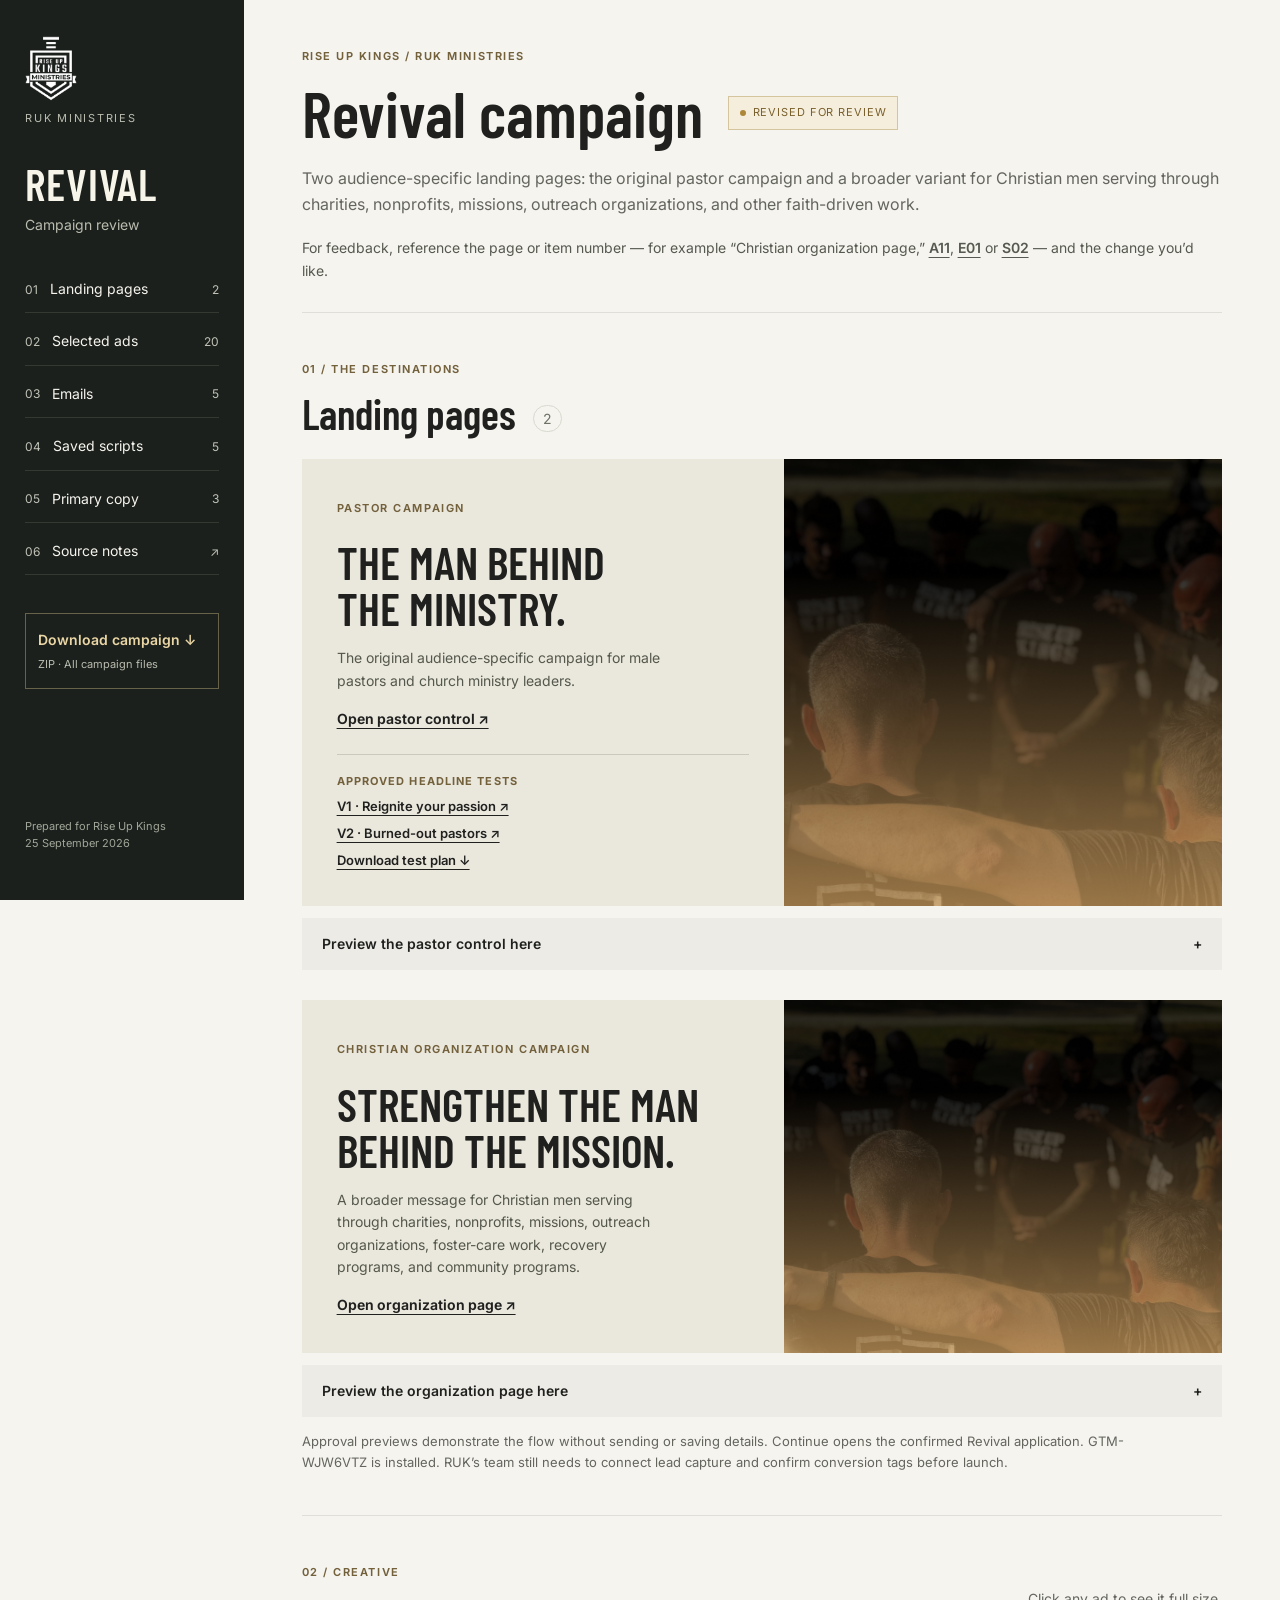
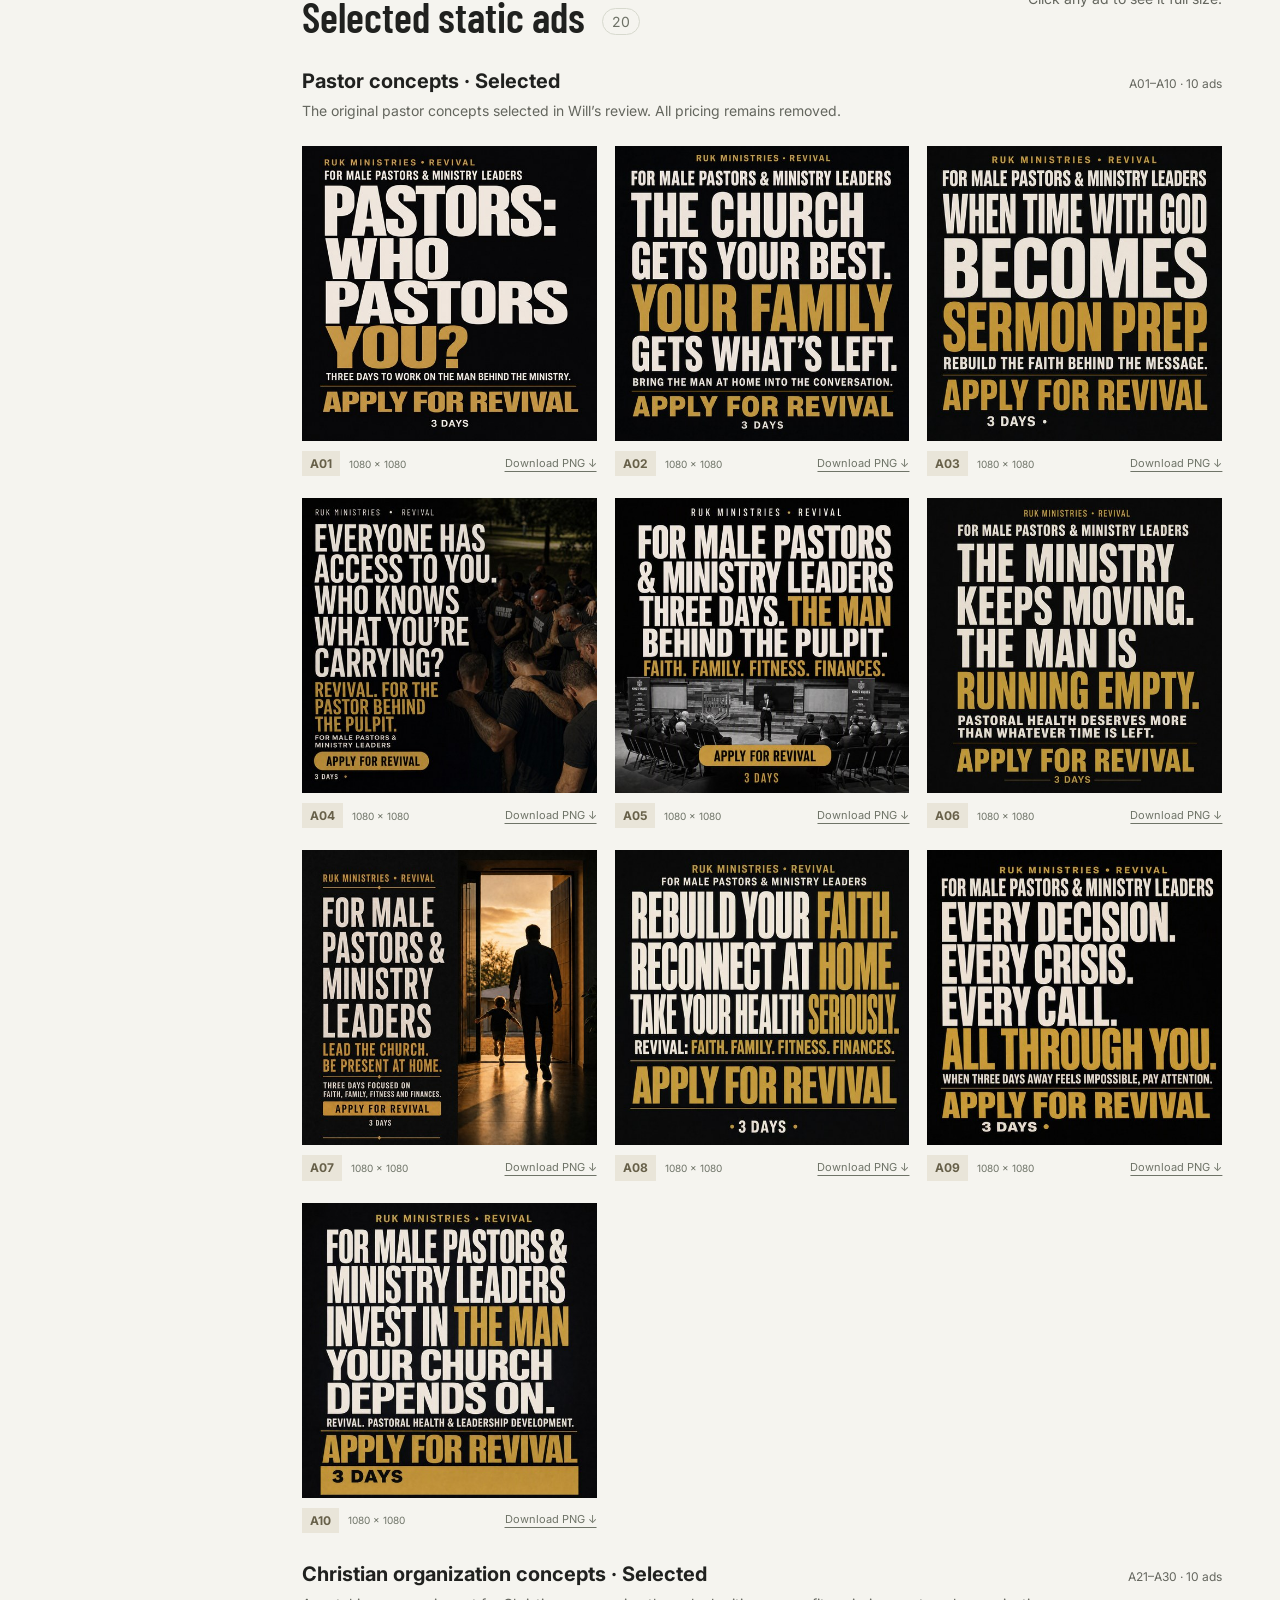
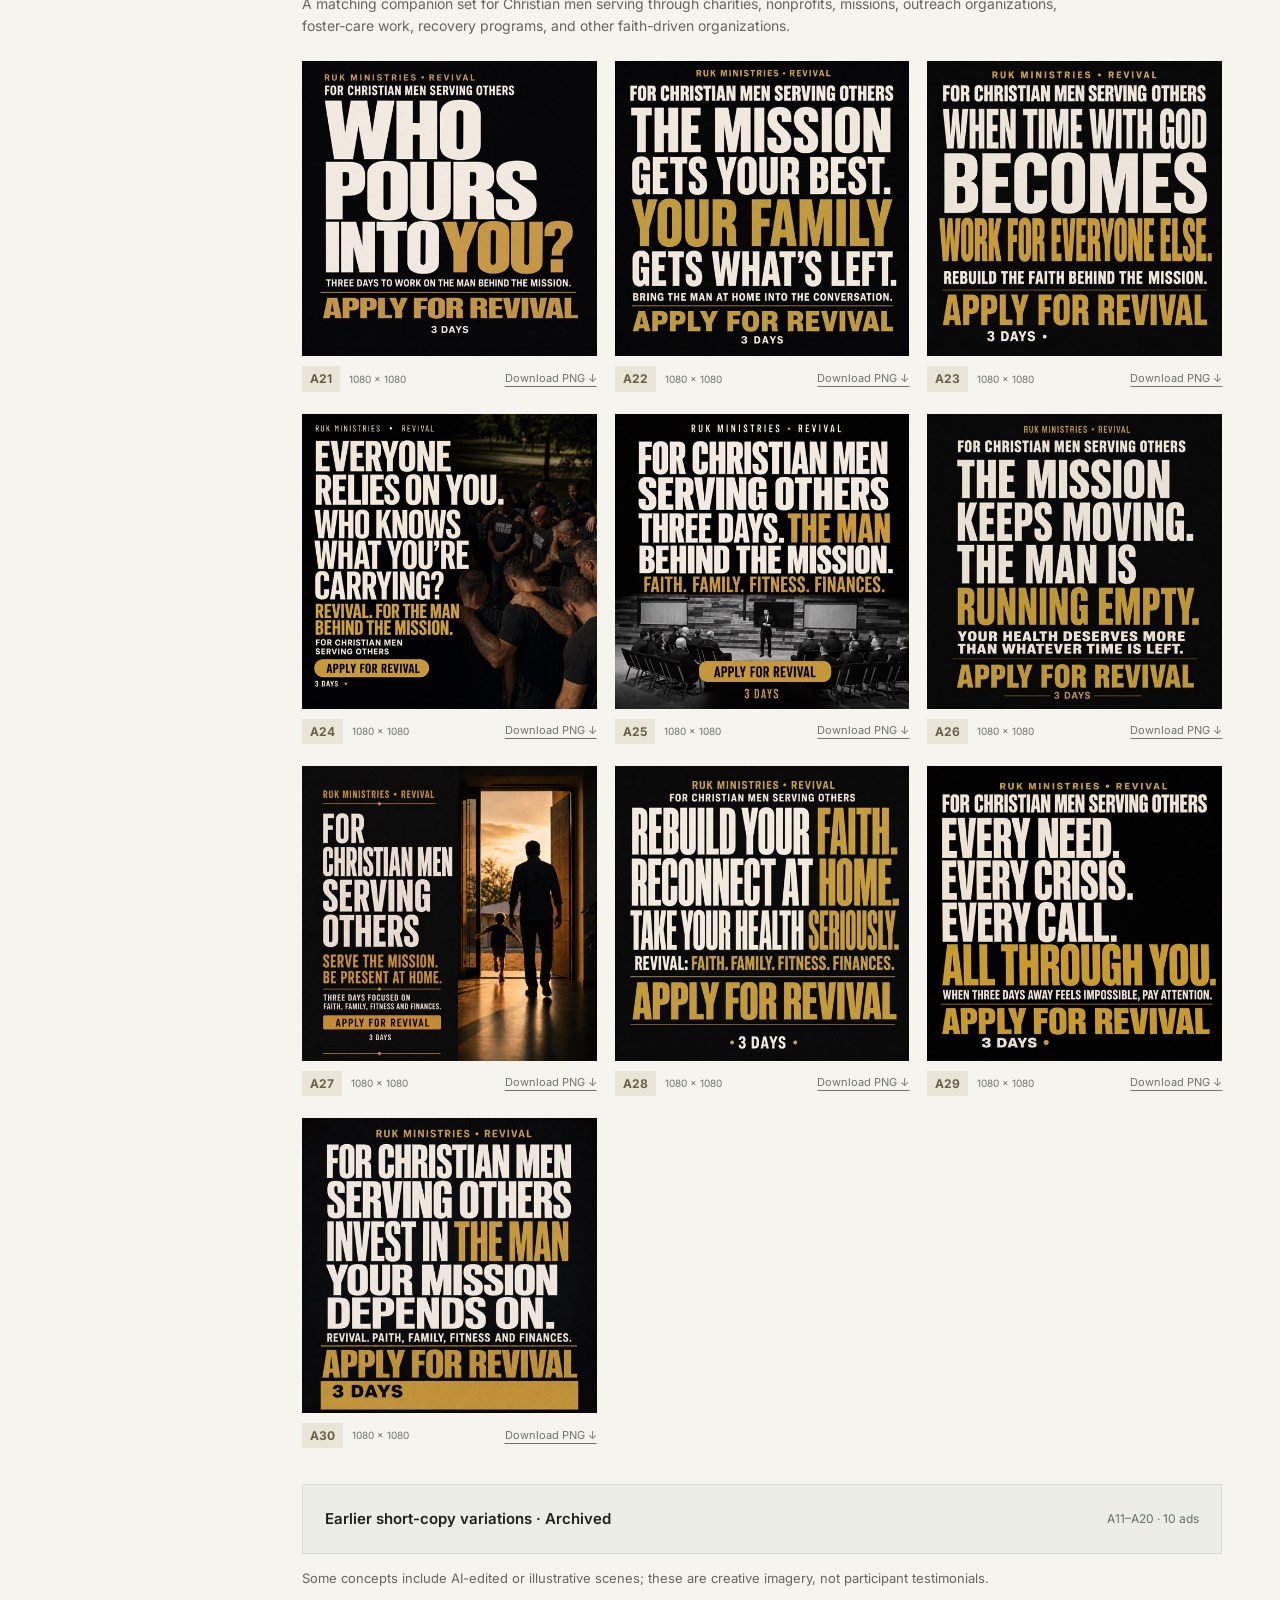
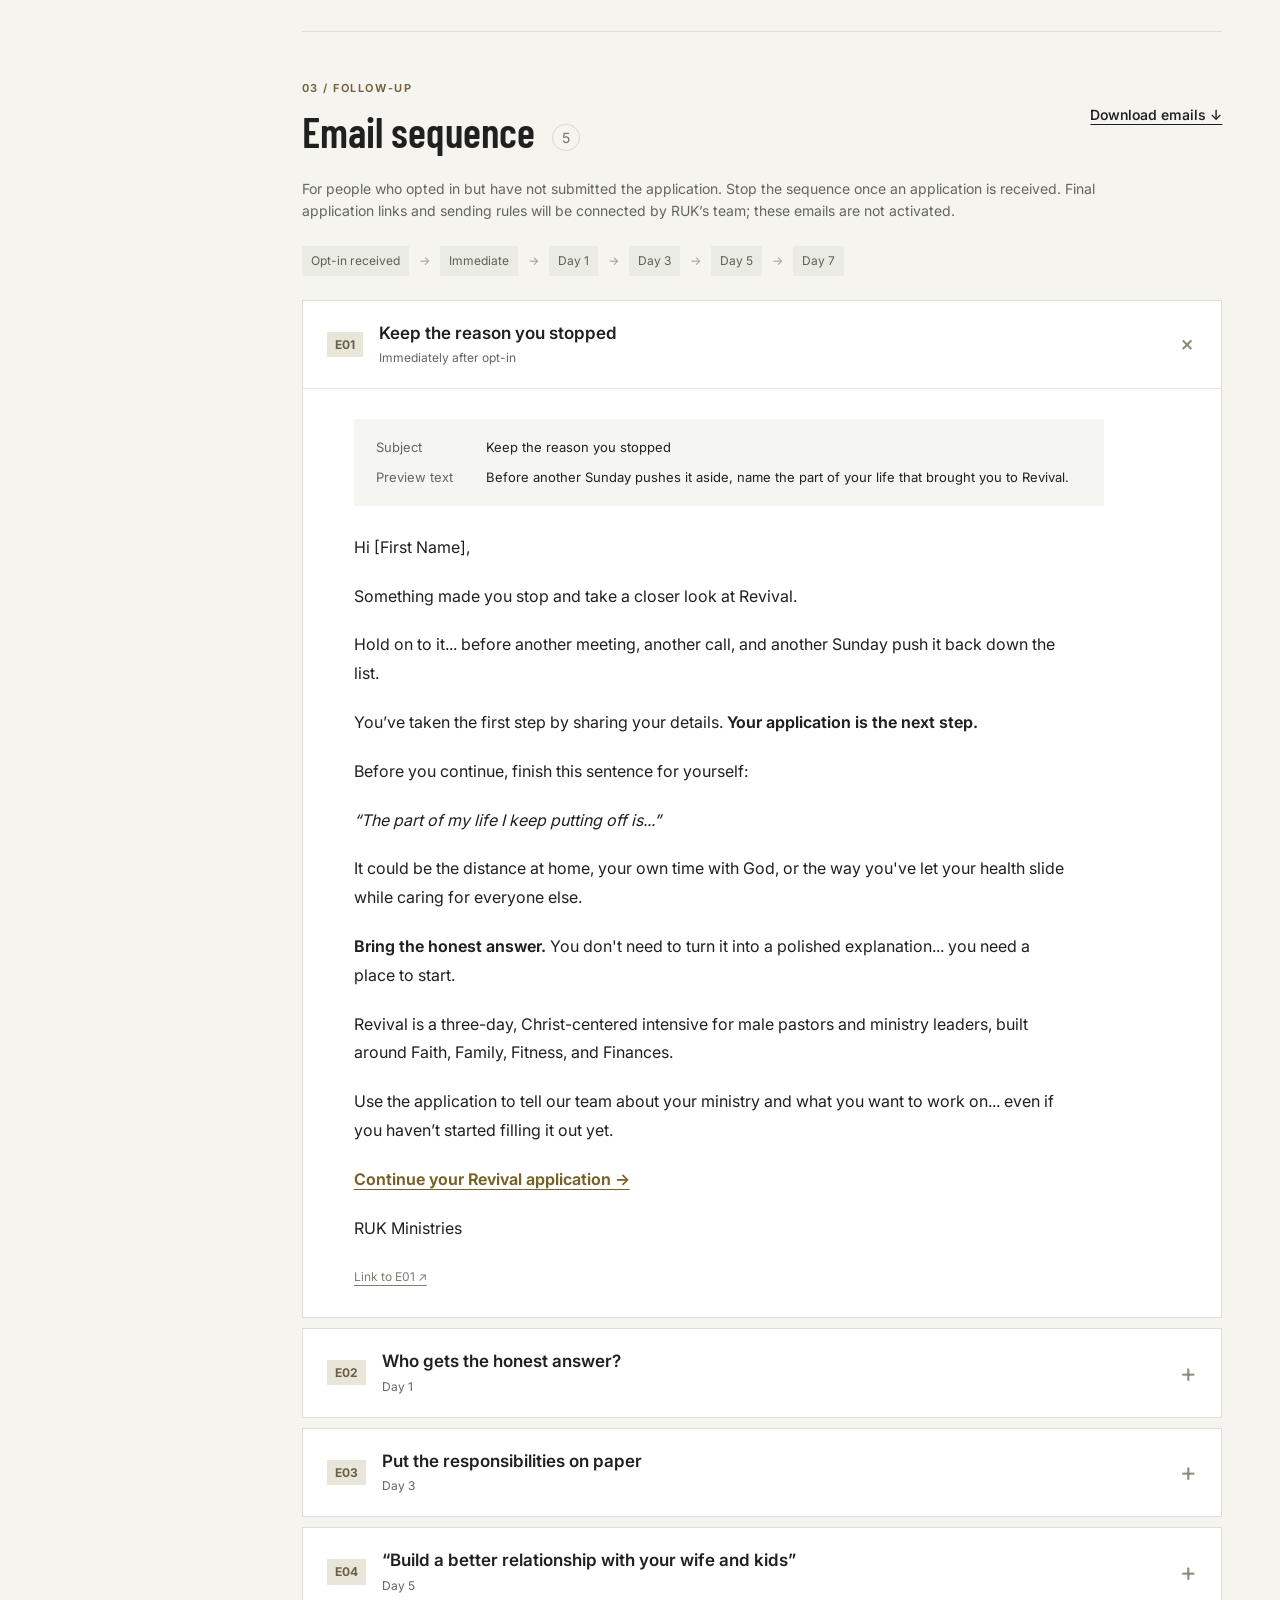
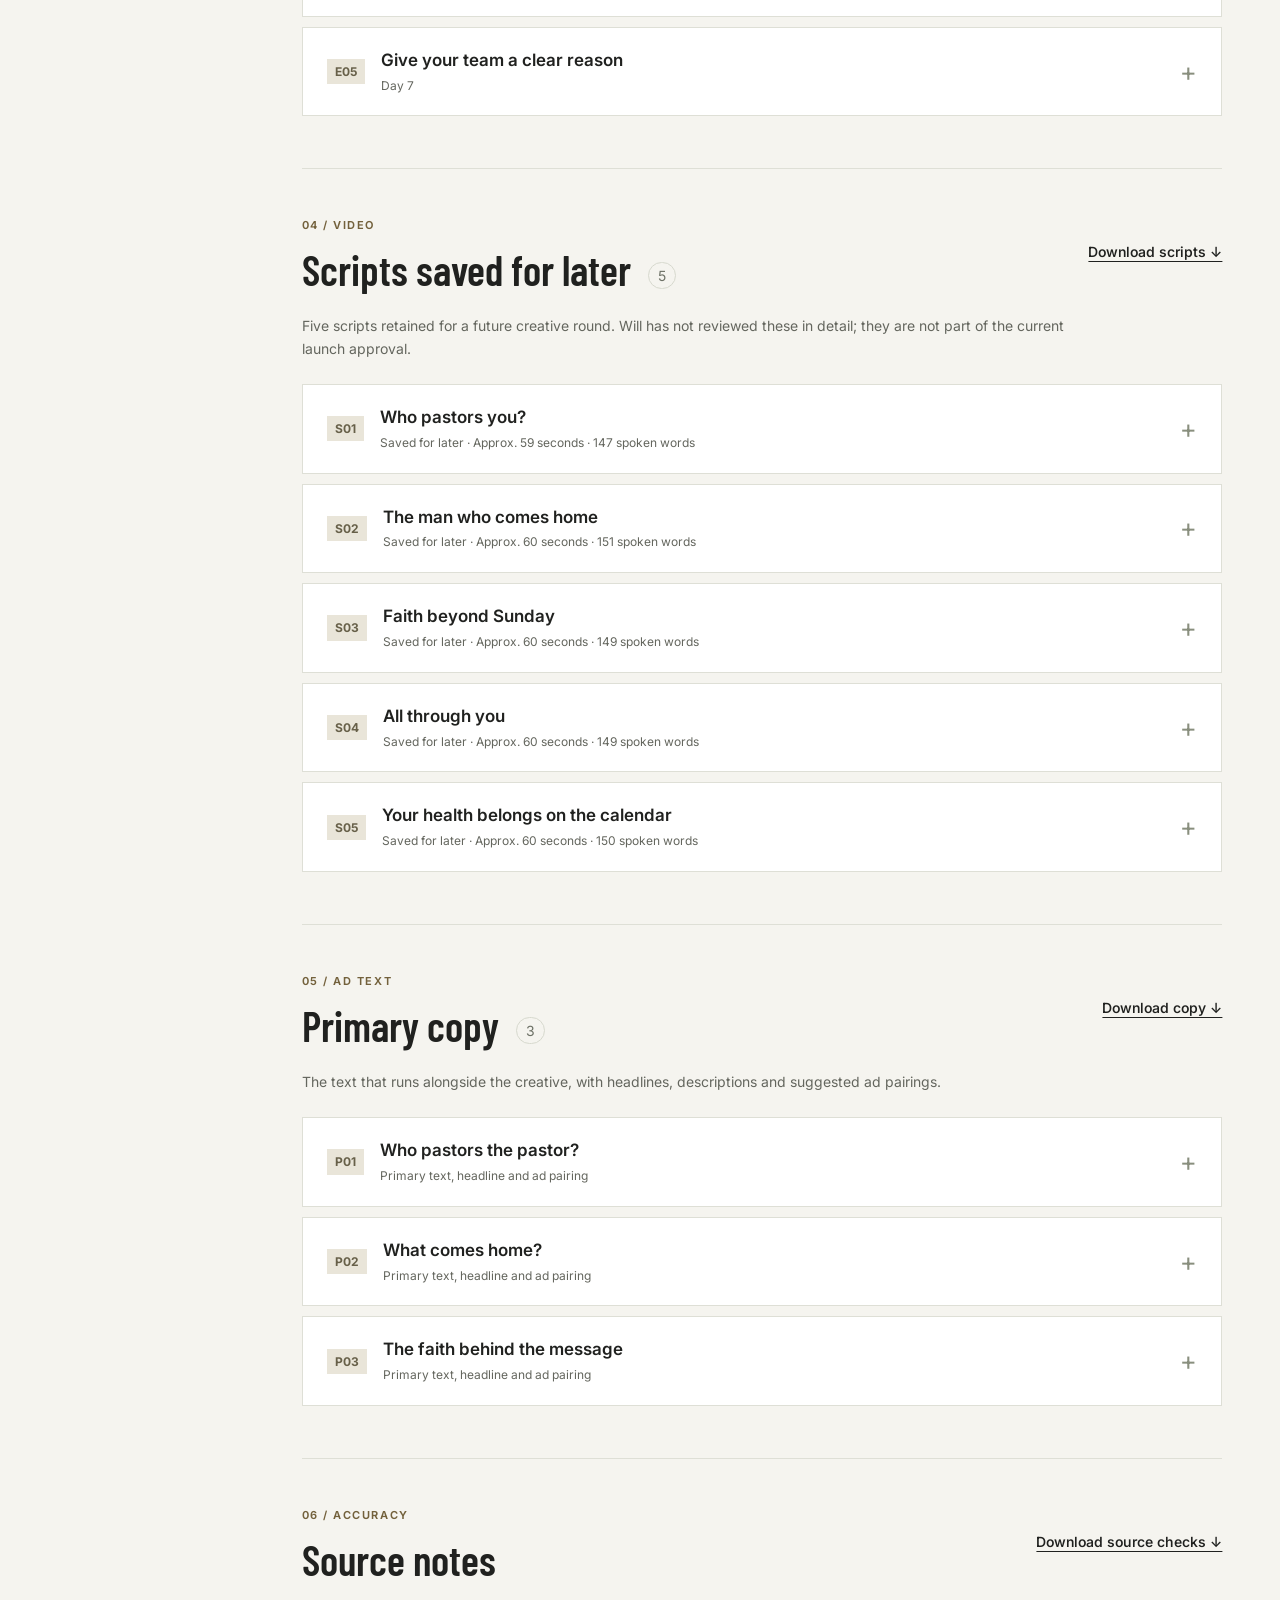
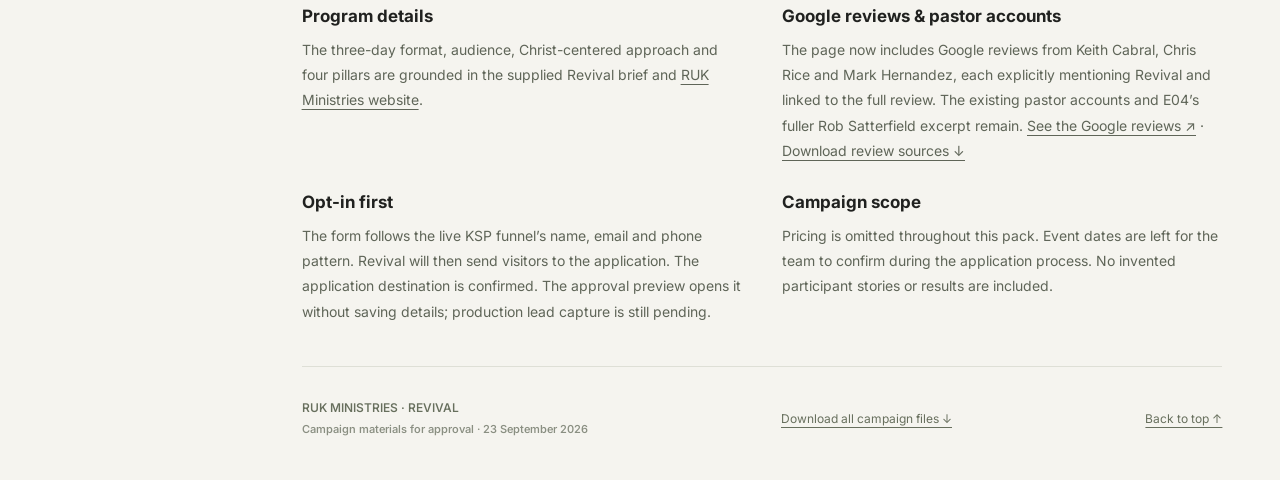
==== commit cc463fbc: "Add Christian organization Revival ad set" ====
--- a/docs/review/index.html
+++ b/docs/review/index.html
@@ -1,10 +1,10 @@
 <!doctype html>
-<html lang="en"><head><meta charset="utf-8"><meta name="viewport" content="width=device-width,initial-scale=1"><meta name="robots" content="noindex,nofollow"><title>Revival Campaign | Rise Up Kings Approval</title><meta name="description" content="Review the revised Revival landing page, 10 selected ads, five opt-in emails and three primary-copy options. Earlier ads and scripts are retained for later."><link rel="icon" href="../images/ruk-logo.webp"><link rel="stylesheet" href="review.css"></head>
+<html lang="en"><head><meta charset="utf-8"><meta name="viewport" content="width=device-width,initial-scale=1"><meta name="robots" content="noindex,nofollow"><title>Revival Campaign | Rise Up Kings Approval</title><meta name="description" content="Review the revised Revival landing pages, 20 selected ads, five opt-in emails and three primary-copy options. Earlier ads and scripts are retained for later."><link rel="icon" href="../images/ruk-logo.webp"><link rel="stylesheet" href="review.css"></head>
 <body><a class="skip" href="#main">Skip to campaign materials</a>
-<aside class="sidebar"><a class="brand" href="#overview"><img src="../images/ruk-logo.webp" alt="Rise Up Kings" width="152" height="72"><span>RUK MINISTRIES</span></a><div class="sidebar-title">REVIVAL<span>Campaign review</span></div><nav aria-label="Campaign materials"><a href="#landing">01 <span>Landing pages</span><span>2</span></a><a href="#ads">02 <span>Selected ads</span><span>10</span></a><a href="#emails">03 <span>Emails</span><span>5</span></a><a href="#scripts">04 <span>Saved scripts</span><span>5</span></a><a href="#primary">05 <span>Primary copy</span><span>3</span></a><a href="#sources">06 <span>Source notes</span><span>↗</span></a></nav><a class="sidebar-download" href="downloads/revival-campaign.zip" download>Download campaign ↓<small>ZIP · All campaign files</small></a><p class="sidebar-note">Prepared for Rise Up Kings<br>23 September 2026</p></aside>
+<aside class="sidebar"><a class="brand" href="#overview"><img src="../images/ruk-logo.webp" alt="Rise Up Kings" width="152" height="72"><span>RUK MINISTRIES</span></a><div class="sidebar-title">REVIVAL<span>Campaign review</span></div><nav aria-label="Campaign materials"><a href="#landing">01 <span>Landing pages</span><span>2</span></a><a href="#ads">02 <span>Selected ads</span><span>20</span></a><a href="#emails">03 <span>Emails</span><span>5</span></a><a href="#scripts">04 <span>Saved scripts</span><span>5</span></a><a href="#primary">05 <span>Primary copy</span><span>3</span></a><a href="#sources">06 <span>Source notes</span><span>↗</span></a></nav><a class="sidebar-download" href="downloads/revival-campaign.zip" download>Download campaign ↓<small>ZIP · All campaign files</small></a><p class="sidebar-note">Prepared for Rise Up Kings<br>25 September 2026</p></aside>
 <main id="main"><header id="overview"><div class="eyebrow">RISE UP KINGS / RUK MINISTRIES</div><div class="header-line"><h1>Revival campaign</h1><span class="status"><i></i> REVISED FOR REVIEW</span></div><p class="intro">Two audience-specific landing pages: the original pastor campaign and a broader variant for Christian men serving through charities, nonprofits, missions, outreach organizations, and other faith-driven work.</p><div class="review-note">For feedback, reference the page or item number — for example “Christian organization page,” <a href="#A11">A11</a>, <a href="#E01">E01</a> or <a href="#S02">S02</a> — and the change you’d like.</div></header>
 <section id="landing"><div class="section-heading"><div><span class="eyebrow">01 / THE DESTINATIONS</span><h2>Landing pages <span class="count">2</span></h2></div></div><div class="landing-variants"><div><div class="landing-card"><div class="landing-text"><span class="eyebrow">PASTOR CAMPAIGN</span><h3>The man behind<br>the ministry.</h3><p>The original audience-specific campaign for male pastors and church ministry leaders.</p><a href="../" target="_blank" rel="noopener">Open pastor control ↗</a><div class="headline-tests"><strong>Approved headline tests</strong><a href="../pastor-reignite.html" target="_blank" rel="noopener">V1 · Reignite your passion ↗</a><a href="../pastor-burnout.html" target="_blank" rel="noopener">V2 · Burned-out pastors ↗</a><a href="downloads/revival-headline-test-plan.md" download>Download test plan ↓</a></div></div><img src="../images/revival-room.jpg" alt="Prayer imagery published by RUK Ministries" width="800" height="530"></div><details class="page-preview"><summary>Preview the pastor control here <span aria-hidden="true">+</span></summary><iframe title="Pastor Revival landing page preview" src="../" loading="lazy"></iframe></details></div><div><div class="landing-card"><div class="landing-text"><span class="eyebrow">CHRISTIAN ORGANIZATION CAMPAIGN</span><h3>Strengthen the man<br>behind the mission.</h3><p>A broader message for Christian men serving through charities, nonprofits, missions, outreach organizations, foster-care work, recovery programs, and community programs.</p><a href="../leaders.html" target="_blank" rel="noopener">Open organization page ↗</a></div><img src="../images/revival-room.jpg" alt="Prayer imagery published by RUK Ministries" width="800" height="530"></div><details class="page-preview"><summary>Preview the organization page here <span aria-hidden="true">+</span></summary><iframe title="Christian organization Revival landing page preview" src="../leaders.html" loading="lazy"></iframe></details></div></div><p class="small-note">Approval previews demonstrate the flow without sending or saving details. Continue opens the confirmed Revival application. GTM-WJW6VTZ is installed. RUK’s team still needs to connect lead capture and confirm conversion tags before launch.</p></section>
-<section id="ads"><div class="section-heading"><div><span class="eyebrow">02 / CREATIVE</span><h2>Selected static ads <span class="count">10</span></h2></div><span class="section-detail">Click any ad to see it full size.</span></div><div class="group-heading"><h3>Original concepts · Selected</h3><span>A01–A10 · 10 ads</span></div><p class="section-intro">The original concepts selected in Will’s review. All pricing remains removed.</p><div class="ad-grid"><article class="ad" id="A01"><a class="art" href="ads/01-who-pastors-you-no-price.png" target="_blank" rel="noopener" aria-label="Open A01: PASTORS: WHO PASTORS YOU? at full size"><img src="thumbnails/01-who-pastors-you-no-price.jpg" alt="A01: PASTORS: WHO PASTORS YOU?" width="540" height="540" loading="lazy"></a><div class="ad-caption"><a class="ref" href="#A01">A01</a><span>1080 × 1080</span><a href="ads/01-who-pastors-you-no-price.png" download>Download PNG ↓</a></div></article><article class="ad" id="A02"><a class="art" href="ads/02-family-leftovers-no-price.png" target="_blank" rel="noopener" aria-label="Open A02: THE CHURCH GETS YOUR BEST. YOUR FAMILY GETS WHAT’S LEFT. at full size"><img src="thumbnails/02-family-leftovers-no-price.jpg" alt="A02: THE CHURCH GETS YOUR BEST. YOUR FAMILY GETS WHAT’S LEFT." width="540" height="540" loading="lazy"></a><div class="ad-caption"><a class="ref" href="#A02">A02</a><span>1080 × 1080</span><a href="ads/02-family-leftovers-no-price.png" download>Download PNG ↓</a></div></article><article class="ad" id="A03"><a class="art" href="ads/03-sermon-prep-no-price.png" target="_blank" rel="noopener" aria-label="Open A03: WHEN TIME WITH GOD BECOMES SERMON PREP. at full size"><img src="thumbnails/03-sermon-prep-no-price.jpg" alt="A03: WHEN TIME WITH GOD BECOMES SERMON PREP." width="540" height="540" loading="lazy"></a><div class="ad-caption"><a class="ref" href="#A03">A03</a><span>1080 × 1080</span><a href="ads/03-sermon-prep-no-price.png" download>Download PNG ↓</a></div></article><article class="ad" id="A04"><a class="art" href="ads/04-everyone-has-access-no-price.png" target="_blank" rel="noopener" aria-label="Open A04: EVERYONE HAS ACCESS TO YOU. WHO KNOWS WHAT YOU’RE CARRYING? at full size"><img src="thumbnails/04-everyone-has-access-no-price.jpg" alt="A04: EVERYONE HAS ACCESS TO YOU. WHO KNOWS WHAT YOU’RE CARRYING?" width="540" height="540" loading="lazy"></a><div class="ad-caption"><a class="ref" href="#A04">A04</a><span>1080 × 1080</span><a href="ads/04-everyone-has-access-no-price.png" download>Download PNG ↓</a></div></article><article class="ad" id="A05"><a class="art" href="ads/05-three-days-no-price.png" target="_blank" rel="noopener" aria-label="Open A05: THREE DAYS. THE MAN BEHIND THE PULPIT. at full size"><img src="thumbnails/05-three-days-no-price.jpg" alt="A05: THREE DAYS. THE MAN BEHIND THE PULPIT." width="540" height="540" loading="lazy"></a><div class="ad-caption"><a class="ref" href="#A05">A05</a><span>1080 × 1080</span><a href="ads/05-three-days-no-price.png" download>Download PNG ↓</a></div></article><article class="ad" id="A06"><a class="art" href="ads/06-running-empty-no-price.png" target="_blank" rel="noopener" aria-label="Open A06: THE MINISTRY KEEPS MOVING. THE MAN IS RUNNING EMPTY. at full size"><img src="thumbnails/06-running-empty-no-price.jpg" alt="A06: THE MINISTRY KEEPS MOVING. THE MAN IS RUNNING EMPTY." width="540" height="540" loading="lazy"></a><div class="ad-caption"><a class="ref" href="#A06">A06</a><span>1080 × 1080</span><a href="ads/06-running-empty-no-price.png" download>Download PNG ↓</a></div></article><article class="ad" id="A07"><a class="art" href="ads/07-present-at-home-no-price.png" target="_blank" rel="noopener" aria-label="Open A07: LEAD THE CHURCH. BE PRESENT AT HOME. at full size"><img src="thumbnails/07-present-at-home-no-price.jpg" alt="A07: LEAD THE CHURCH. BE PRESENT AT HOME." width="540" height="540" loading="lazy"></a><div class="ad-caption"><a class="ref" href="#A07">A07</a><span>1080 × 1080</span><a href="ads/07-present-at-home-no-price.png" download>Download PNG ↓</a></div></article><article class="ad" id="A08"><a class="art" href="ads/08-four-pillars-no-price.png" target="_blank" rel="noopener" aria-label="Open A08: REBUILD YOUR FAITH. RECONNECT AT HOME. TAKE YOUR HEALTH SERIOUSLY. at full size"><img src="thumbnails/08-four-pillars-no-price.jpg" alt="A08: REBUILD YOUR FAITH. RECONNECT AT HOME. TAKE YOUR HEALTH SERIOUSLY." width="540" height="540" loading="lazy"></a><div class="ad-caption"><a class="ref" href="#A08">A08</a><span>1080 × 1080</span><a href="ads/08-four-pillars-no-price.png" download>Download PNG ↓</a></div></article><article class="ad" id="A09"><a class="art" href="ads/09-every-decision-no-price.png" target="_blank" rel="noopener" aria-label="Open A09: EVERY DECISION. EVERY CRISIS. EVERY CALL. ALL THROUGH YOU. at full size"><img src="thumbnails/09-every-decision-no-price.jpg" alt="A09: EVERY DECISION. EVERY CRISIS. EVERY CALL. ALL THROUGH YOU." width="540" height="540" loading="lazy"></a><div class="ad-caption"><a class="ref" href="#A09">A09</a><span>1080 × 1080</span><a href="ads/09-every-decision-no-price.png" download>Download PNG ↓</a></div></article><article class="ad" id="A10"><a class="art" href="ads/10-church-investment-no-price.png" target="_blank" rel="noopener" aria-label="Open A10: INVEST IN THE MAN YOUR CHURCH DEPENDS ON. at full size"><img src="thumbnails/10-church-investment-no-price.jpg" alt="A10: INVEST IN THE MAN YOUR CHURCH DEPENDS ON." width="540" height="540" loading="lazy"></a><div class="ad-caption"><a class="ref" href="#A10">A10</a><span>1080 × 1080</span><a href="ads/10-church-investment-no-price.png" download>Download PNG ↓</a></div></article></div><details class="archived-ads"><summary>Earlier short-copy variations · Archived <span>A11–A20 · 10 ads</span></summary><p class="section-intro">Retained for reference. These are not part of the selected ad set.</p><div class="ad-grid"><article class="ad" id="A11"><a class="art" href="ads/11-who-pastors-you.png" target="_blank" rel="noopener" aria-label="Open A11: PASTORS: WHO PASTORS YOU? at full size"><img src="thumbnails/11-who-pastors-you.jpg" alt="A11: PASTORS: WHO PASTORS YOU?" width="540" height="540" loading="lazy"></a><div class="ad-caption"><a class="ref" href="#A11">A11</a><span>1080 × 1080</span><a href="ads/11-who-pastors-you.png" download>Download PNG ↓</a></div></article><article class="ad" id="A12"><a class="art" href="ads/12-family-needs-you.png" target="_blank" rel="noopener" aria-label="Open A12: YOUR FAMILY NEEDS YOU. at full size"><img src="thumbnails/12-family-needs-you.jpg" alt="A12: YOUR FAMILY NEEDS YOU." width="540" height="540" loading="lazy"></a><div class="ad-caption"><a class="ref" href="#A12">A12</a><span>1080 × 1080</span><a href="ads/12-family-needs-you.png" download>Download PNG ↓</a></div></article><article class="ad" id="A13"><a class="art" href="ads/13-faith-beyond-sunday.png" target="_blank" rel="noopener" aria-label="Open A13: FAITH BEYOND SUNDAY. at full size"><img src="thumbnails/13-faith-beyond-sunday.jpg" alt="A13: FAITH BEYOND SUNDAY." width="540" height="540" loading="lazy"></a><div class="ad-caption"><a class="ref" href="#A13">A13</a><span>1080 × 1080</span><a href="ads/13-faith-beyond-sunday.png" download>Download PNG ↓</a></div></article><article class="ad" id="A14"><a class="art" href="ads/14-carry-it-alone.png" target="_blank" rel="noopener" aria-label="Open A14: YOU DON’T HAVE TO CARRY IT ALONE. at full size"><img src="thumbnails/14-carry-it-alone.jpg" alt="A14: YOU DON’T HAVE TO CARRY IT ALONE." width="540" height="540" loading="lazy"></a><div class="ad-caption"><a class="ref" href="#A14">A14</a><span>1080 × 1080</span><a href="ads/14-carry-it-alone.png" download>Download PNG ↓</a></div></article><article class="ad" id="A15"><a class="art" href="ads/15-behind-the-pulpit.png" target="_blank" rel="noopener" aria-label="Open A15: THE MAN BEHIND THE PULPIT. at full size"><img src="thumbnails/15-behind-the-pulpit.jpg" alt="A15: THE MAN BEHIND THE PULPIT." width="540" height="540" loading="lazy"></a><div class="ad-caption"><a class="ref" href="#A15">A15</a><span>1080 × 1080</span><a href="ads/15-behind-the-pulpit.png" download>Download PNG ↓</a></div></article><article class="ad" id="A16"><a class="art" href="ads/16-still-called.png" target="_blank" rel="noopener" aria-label="Open A16: STILL CALLED. RUNNING EMPTY. at full size"><img src="thumbnails/16-still-called.jpg" alt="A16: STILL CALLED. RUNNING EMPTY." width="540" height="540" loading="lazy"></a><div class="ad-caption"><a class="ref" href="#A16">A16</a><span>1080 × 1080</span><a href="ads/16-still-called.png" download>Download PNG ↓</a></div></article><article class="ad" id="A17"><a class="art" href="ads/17-present-at-home.png" target="_blank" rel="noopener" aria-label="Open A17: BE PRESENT AT HOME. at full size"><img src="thumbnails/17-present-at-home.jpg" alt="A17: BE PRESENT AT HOME." width="540" height="540" loading="lazy"></a><div class="ad-caption"><a class="ref" href="#A17">A17</a><span>1080 × 1080</span><a href="ads/17-present-at-home.png" download>Download PNG ↓</a></div></article><article class="ad" id="A18"><a class="art" href="ads/18-health-calendar.png" target="_blank" rel="noopener" aria-label="Open A18: YOUR HEALTH BELONGS ON THE CALENDAR. at full size"><img src="thumbnails/18-health-calendar.jpg" alt="A18: YOUR HEALTH BELONGS ON THE CALENDAR." width="540" height="540" loading="lazy"></a><div class="ad-caption"><a class="ref" href="#A18">A18</a><span>1080 × 1080</span><a href="ads/18-health-calendar.png" download>Download PNG ↓</a></div></article><article class="ad" id="A19"><a class="art" href="ads/19-always-on-call.png" target="_blank" rel="noopener" aria-label="Open A19: ALWAYS ON CALL? at full size"><img src="thumbnails/19-always-on-call.jpg" alt="A19: ALWAYS ON CALL?" width="540" height="540" loading="lazy"></a><div class="ad-caption"><a class="ref" href="#A19">A19</a><span>1080 × 1080</span><a href="ads/19-always-on-call.png" download>Download PNG ↓</a></div></article><article class="ad" id="A20"><a class="art" href="ads/20-make-time.png" target="_blank" rel="noopener" aria-label="Open A20: MAKE TIME FOR THE MAN. at full size"><img src="thumbnails/20-make-time.jpg" alt="A20: MAKE TIME FOR THE MAN." width="540" height="540" loading="lazy"></a><div class="ad-caption"><a class="ref" href="#A20">A20</a><span>1080 × 1080</span><a href="ads/20-make-time.png" download>Download PNG ↓</a></div></article></div></details><p class="small-note">Some original concepts include AI-edited or illustrative scenes; these are creative imagery, not participant testimonials.</p></section>
+<section id="ads"><div class="section-heading"><div><span class="eyebrow">02 / CREATIVE</span><h2>Selected static ads <span class="count">20</span></h2></div><span class="section-detail">Click any ad to see it full size.</span></div><div class="group-heading"><h3>Pastor concepts · Selected</h3><span>A01–A10 · 10 ads</span></div><p class="section-intro">The original pastor concepts selected in Will’s review. All pricing remains removed.</p><div class="ad-grid"><article class="ad" id="A01"><a class="art" href="ads/01-who-pastors-you-no-price.png" target="_blank" rel="noopener" aria-label="Open A01: PASTORS: WHO PASTORS YOU? at full size"><img src="thumbnails/01-who-pastors-you-no-price.jpg" alt="A01: PASTORS: WHO PASTORS YOU?" width="540" height="540" loading="lazy"></a><div class="ad-caption"><a class="ref" href="#A01">A01</a><span>1080 × 1080</span><a href="ads/01-who-pastors-you-no-price.png" download>Download PNG ↓</a></div></article><article class="ad" id="A02"><a class="art" href="ads/02-family-leftovers-no-price.png" target="_blank" rel="noopener" aria-label="Open A02: THE CHURCH GETS YOUR BEST. YOUR FAMILY GETS WHAT’S LEFT. at full size"><img src="thumbnails/02-family-leftovers-no-price.jpg" alt="A02: THE CHURCH GETS YOUR BEST. YOUR FAMILY GETS WHAT’S LEFT." width="540" height="540" loading="lazy"></a><div class="ad-caption"><a class="ref" href="#A02">A02</a><span>1080 × 1080</span><a href="ads/02-family-leftovers-no-price.png" download>Download PNG ↓</a></div></article><article class="ad" id="A03"><a class="art" href="ads/03-sermon-prep-no-price.png" target="_blank" rel="noopener" aria-label="Open A03: WHEN TIME WITH GOD BECOMES SERMON PREP. at full size"><img src="thumbnails/03-sermon-prep-no-price.jpg" alt="A03: WHEN TIME WITH GOD BECOMES SERMON PREP." width="540" height="540" loading="lazy"></a><div class="ad-caption"><a class="ref" href="#A03">A03</a><span>1080 × 1080</span><a href="ads/03-sermon-prep-no-price.png" download>Download PNG ↓</a></div></article><article class="ad" id="A04"><a class="art" href="ads/04-everyone-has-access-no-price.png" target="_blank" rel="noopener" aria-label="Open A04: EVERYONE HAS ACCESS TO YOU. WHO KNOWS WHAT YOU’RE CARRYING? at full size"><img src="thumbnails/04-everyone-has-access-no-price.jpg" alt="A04: EVERYONE HAS ACCESS TO YOU. WHO KNOWS WHAT YOU’RE CARRYING?" width="540" height="540" loading="lazy"></a><div class="ad-caption"><a class="ref" href="#A04">A04</a><span>1080 × 1080</span><a href="ads/04-everyone-has-access-no-price.png" download>Download PNG ↓</a></div></article><article class="ad" id="A05"><a class="art" href="ads/05-three-days-no-price.png" target="_blank" rel="noopener" aria-label="Open A05: THREE DAYS. THE MAN BEHIND THE PULPIT. at full size"><img src="thumbnails/05-three-days-no-price.jpg" alt="A05: THREE DAYS. THE MAN BEHIND THE PULPIT." width="540" height="540" loading="lazy"></a><div class="ad-caption"><a class="ref" href="#A05">A05</a><span>1080 × 1080</span><a href="ads/05-three-days-no-price.png" download>Download PNG ↓</a></div></article><article class="ad" id="A06"><a class="art" href="ads/06-running-empty-no-price.png" target="_blank" rel="noopener" aria-label="Open A06: THE MINISTRY KEEPS MOVING. THE MAN IS RUNNING EMPTY. at full size"><img src="thumbnails/06-running-empty-no-price.jpg" alt="A06: THE MINISTRY KEEPS MOVING. THE MAN IS RUNNING EMPTY." width="540" height="540" loading="lazy"></a><div class="ad-caption"><a class="ref" href="#A06">A06</a><span>1080 × 1080</span><a href="ads/06-running-empty-no-price.png" download>Download PNG ↓</a></div></article><article class="ad" id="A07"><a class="art" href="ads/07-present-at-home-no-price.png" target="_blank" rel="noopener" aria-label="Open A07: LEAD THE CHURCH. BE PRESENT AT HOME. at full size"><img src="thumbnails/07-present-at-home-no-price.jpg" alt="A07: LEAD THE CHURCH. BE PRESENT AT HOME." width="540" height="540" loading="lazy"></a><div class="ad-caption"><a class="ref" href="#A07">A07</a><span>1080 × 1080</span><a href="ads/07-present-at-home-no-price.png" download>Download PNG ↓</a></div></article><article class="ad" id="A08"><a class="art" href="ads/08-four-pillars-no-price.png" target="_blank" rel="noopener" aria-label="Open A08: REBUILD YOUR FAITH. RECONNECT AT HOME. TAKE YOUR HEALTH SERIOUSLY. at full size"><img src="thumbnails/08-four-pillars-no-price.jpg" alt="A08: REBUILD YOUR FAITH. RECONNECT AT HOME. TAKE YOUR HEALTH SERIOUSLY." width="540" height="540" loading="lazy"></a><div class="ad-caption"><a class="ref" href="#A08">A08</a><span>1080 × 1080</span><a href="ads/08-four-pillars-no-price.png" download>Download PNG ↓</a></div></article><article class="ad" id="A09"><a class="art" href="ads/09-every-decision-no-price.png" target="_blank" rel="noopener" aria-label="Open A09: EVERY DECISION. EVERY CRISIS. EVERY CALL. ALL THROUGH YOU. at full size"><img src="thumbnails/09-every-decision-no-price.jpg" alt="A09: EVERY DECISION. EVERY CRISIS. EVERY CALL. ALL THROUGH YOU." width="540" height="540" loading="lazy"></a><div class="ad-caption"><a class="ref" href="#A09">A09</a><span>1080 × 1080</span><a href="ads/09-every-decision-no-price.png" download>Download PNG ↓</a></div></article><article class="ad" id="A10"><a class="art" href="ads/10-church-investment-no-price.png" target="_blank" rel="noopener" aria-label="Open A10: INVEST IN THE MAN YOUR CHURCH DEPENDS ON. at full size"><img src="thumbnails/10-church-investment-no-price.jpg" alt="A10: INVEST IN THE MAN YOUR CHURCH DEPENDS ON." width="540" height="540" loading="lazy"></a><div class="ad-caption"><a class="ref" href="#A10">A10</a><span>1080 × 1080</span><a href="ads/10-church-investment-no-price.png" download>Download PNG ↓</a></div></article></div><div class="group-heading"><h3>Christian organization concepts · Selected</h3><span>A21–A30 · 10 ads</span></div><p class="section-intro">A matching companion set for Christian men serving through charities, nonprofits, missions, outreach organizations, foster-care work, recovery programs, and other faith-driven organizations.</p><div class="ad-grid"><article class="ad" id="A21"><a class="art" href="ads/21-who-pours-into-you-org.png" target="_blank" rel="noopener" aria-label="Open A21: WHO POURS INTO YOU? at full size"><img src="thumbnails/21-who-pours-into-you-org.jpg" alt="A21: WHO POURS INTO YOU?" width="540" height="540" loading="lazy"></a><div class="ad-caption"><a class="ref" href="#A21">A21</a><span>1080 × 1080</span><a href="ads/21-who-pours-into-you-org.png" download>Download PNG ↓</a></div></article><article class="ad" id="A22"><a class="art" href="ads/22-mission-family-leftovers-org.png" target="_blank" rel="noopener" aria-label="Open A22: THE MISSION GETS YOUR BEST. YOUR FAMILY GETS WHAT’S LEFT. at full size"><img src="thumbnails/22-mission-family-leftovers-org.jpg" alt="A22: THE MISSION GETS YOUR BEST. YOUR FAMILY GETS WHAT’S LEFT." width="540" height="540" loading="lazy"></a><div class="ad-caption"><a class="ref" href="#A22">A22</a><span>1080 × 1080</span><a href="ads/22-mission-family-leftovers-org.png" download>Download PNG ↓</a></div></article><article class="ad" id="A23"><a class="art" href="ads/23-time-with-god-org.png" target="_blank" rel="noopener" aria-label="Open A23: WHEN TIME WITH GOD BECOMES WORK FOR EVERYONE ELSE. at full size"><img src="thumbnails/23-time-with-god-org.jpg" alt="A23: WHEN TIME WITH GOD BECOMES WORK FOR EVERYONE ELSE." width="540" height="540" loading="lazy"></a><div class="ad-caption"><a class="ref" href="#A23">A23</a><span>1080 × 1080</span><a href="ads/23-time-with-god-org.png" download>Download PNG ↓</a></div></article><article class="ad" id="A24"><a class="art" href="ads/24-who-knows-what-youre-carrying-org.png" target="_blank" rel="noopener" aria-label="Open A24: EVERYONE RELIES ON YOU. WHO KNOWS WHAT YOU’RE CARRYING? at full size"><img src="thumbnails/24-who-knows-what-youre-carrying-org.jpg" alt="A24: EVERYONE RELIES ON YOU. WHO KNOWS WHAT YOU’RE CARRYING?" width="540" height="540" loading="lazy"></a><div class="ad-caption"><a class="ref" href="#A24">A24</a><span>1080 × 1080</span><a href="ads/24-who-knows-what-youre-carrying-org.png" download>Download PNG ↓</a></div></article><article class="ad" id="A25"><a class="art" href="ads/25-man-behind-mission-org.png" target="_blank" rel="noopener" aria-label="Open A25: THREE DAYS. THE MAN BEHIND THE MISSION. at full size"><img src="thumbnails/25-man-behind-mission-org.jpg" alt="A25: THREE DAYS. THE MAN BEHIND THE MISSION." width="540" height="540" loading="lazy"></a><div class="ad-caption"><a class="ref" href="#A25">A25</a><span>1080 × 1080</span><a href="ads/25-man-behind-mission-org.png" download>Download PNG ↓</a></div></article><article class="ad" id="A26"><a class="art" href="ads/26-mission-running-empty-org.png" target="_blank" rel="noopener" aria-label="Open A26: THE MISSION KEEPS MOVING. THE MAN IS RUNNING EMPTY. at full size"><img src="thumbnails/26-mission-running-empty-org.jpg" alt="A26: THE MISSION KEEPS MOVING. THE MAN IS RUNNING EMPTY." width="540" height="540" loading="lazy"></a><div class="ad-caption"><a class="ref" href="#A26">A26</a><span>1080 × 1080</span><a href="ads/26-mission-running-empty-org.png" download>Download PNG ↓</a></div></article><article class="ad" id="A27"><a class="art" href="ads/27-serve-mission-present-home-org.png" target="_blank" rel="noopener" aria-label="Open A27: SERVE THE MISSION. BE PRESENT AT HOME. at full size"><img src="thumbnails/27-serve-mission-present-home-org.jpg" alt="A27: SERVE THE MISSION. BE PRESENT AT HOME." width="540" height="540" loading="lazy"></a><div class="ad-caption"><a class="ref" href="#A27">A27</a><span>1080 × 1080</span><a href="ads/27-serve-mission-present-home-org.png" download>Download PNG ↓</a></div></article><article class="ad" id="A28"><a class="art" href="ads/28-four-pillars-org.png" target="_blank" rel="noopener" aria-label="Open A28: REBUILD YOUR FAITH. RECONNECT AT HOME. TAKE YOUR HEALTH SERIOUSLY. at full size"><img src="thumbnails/28-four-pillars-org.jpg" alt="A28: REBUILD YOUR FAITH. RECONNECT AT HOME. TAKE YOUR HEALTH SERIOUSLY." width="540" height="540" loading="lazy"></a><div class="ad-caption"><a class="ref" href="#A28">A28</a><span>1080 × 1080</span><a href="ads/28-four-pillars-org.png" download>Download PNG ↓</a></div></article><article class="ad" id="A29"><a class="art" href="ads/29-every-need-every-crisis-org.png" target="_blank" rel="noopener" aria-label="Open A29: EVERY NEED. EVERY CRISIS. EVERY CALL. ALL THROUGH YOU. at full size"><img src="thumbnails/29-every-need-every-crisis-org.jpg" alt="A29: EVERY NEED. EVERY CRISIS. EVERY CALL. ALL THROUGH YOU." width="540" height="540" loading="lazy"></a><div class="ad-caption"><a class="ref" href="#A29">A29</a><span>1080 × 1080</span><a href="ads/29-every-need-every-crisis-org.png" download>Download PNG ↓</a></div></article><article class="ad" id="A30"><a class="art" href="ads/30-invest-man-mission-org.png" target="_blank" rel="noopener" aria-label="Open A30: INVEST IN THE MAN YOUR MISSION DEPENDS ON. at full size"><img src="thumbnails/30-invest-man-mission-org.jpg" alt="A30: INVEST IN THE MAN YOUR MISSION DEPENDS ON." width="540" height="540" loading="lazy"></a><div class="ad-caption"><a class="ref" href="#A30">A30</a><span>1080 × 1080</span><a href="ads/30-invest-man-mission-org.png" download>Download PNG ↓</a></div></article></div><details class="archived-ads"><summary>Earlier short-copy variations · Archived <span>A11–A20 · 10 ads</span></summary><p class="section-intro">Retained for reference. These are not part of the selected ad sets.</p><div class="ad-grid"><article class="ad" id="A11"><a class="art" href="ads/11-who-pastors-you.png" target="_blank" rel="noopener" aria-label="Open A11: PASTORS: WHO PASTORS YOU? at full size"><img src="thumbnails/11-who-pastors-you.jpg" alt="A11: PASTORS: WHO PASTORS YOU?" width="540" height="540" loading="lazy"></a><div class="ad-caption"><a class="ref" href="#A11">A11</a><span>1080 × 1080</span><a href="ads/11-who-pastors-you.png" download>Download PNG ↓</a></div></article><article class="ad" id="A12"><a class="art" href="ads/12-family-needs-you.png" target="_blank" rel="noopener" aria-label="Open A12: YOUR FAMILY NEEDS YOU. at full size"><img src="thumbnails/12-family-needs-you.jpg" alt="A12: YOUR FAMILY NEEDS YOU." width="540" height="540" loading="lazy"></a><div class="ad-caption"><a class="ref" href="#A12">A12</a><span>1080 × 1080</span><a href="ads/12-family-needs-you.png" download>Download PNG ↓</a></div></article><article class="ad" id="A13"><a class="art" href="ads/13-faith-beyond-sunday.png" target="_blank" rel="noopener" aria-label="Open A13: FAITH BEYOND SUNDAY. at full size"><img src="thumbnails/13-faith-beyond-sunday.jpg" alt="A13: FAITH BEYOND SUNDAY." width="540" height="540" loading="lazy"></a><div class="ad-caption"><a class="ref" href="#A13">A13</a><span>1080 × 1080</span><a href="ads/13-faith-beyond-sunday.png" download>Download PNG ↓</a></div></article><article class="ad" id="A14"><a class="art" href="ads/14-carry-it-alone.png" target="_blank" rel="noopener" aria-label="Open A14: YOU DON’T HAVE TO CARRY IT ALONE. at full size"><img src="thumbnails/14-carry-it-alone.jpg" alt="A14: YOU DON’T HAVE TO CARRY IT ALONE." width="540" height="540" loading="lazy"></a><div class="ad-caption"><a class="ref" href="#A14">A14</a><span>1080 × 1080</span><a href="ads/14-carry-it-alone.png" download>Download PNG ↓</a></div></article><article class="ad" id="A15"><a class="art" href="ads/15-behind-the-pulpit.png" target="_blank" rel="noopener" aria-label="Open A15: THE MAN BEHIND THE PULPIT. at full size"><img src="thumbnails/15-behind-the-pulpit.jpg" alt="A15: THE MAN BEHIND THE PULPIT." width="540" height="540" loading="lazy"></a><div class="ad-caption"><a class="ref" href="#A15">A15</a><span>1080 × 1080</span><a href="ads/15-behind-the-pulpit.png" download>Download PNG ↓</a></div></article><article class="ad" id="A16"><a class="art" href="ads/16-still-called.png" target="_blank" rel="noopener" aria-label="Open A16: STILL CALLED. RUNNING EMPTY. at full size"><img src="thumbnails/16-still-called.jpg" alt="A16: STILL CALLED. RUNNING EMPTY." width="540" height="540" loading="lazy"></a><div class="ad-caption"><a class="ref" href="#A16">A16</a><span>1080 × 1080</span><a href="ads/16-still-called.png" download>Download PNG ↓</a></div></article><article class="ad" id="A17"><a class="art" href="ads/17-present-at-home.png" target="_blank" rel="noopener" aria-label="Open A17: BE PRESENT AT HOME. at full size"><img src="thumbnails/17-present-at-home.jpg" alt="A17: BE PRESENT AT HOME." width="540" height="540" loading="lazy"></a><div class="ad-caption"><a class="ref" href="#A17">A17</a><span>1080 × 1080</span><a href="ads/17-present-at-home.png" download>Download PNG ↓</a></div></article><article class="ad" id="A18"><a class="art" href="ads/18-health-calendar.png" target="_blank" rel="noopener" aria-label="Open A18: YOUR HEALTH BELONGS ON THE CALENDAR. at full size"><img src="thumbnails/18-health-calendar.jpg" alt="A18: YOUR HEALTH BELONGS ON THE CALENDAR." width="540" height="540" loading="lazy"></a><div class="ad-caption"><a class="ref" href="#A18">A18</a><span>1080 × 1080</span><a href="ads/18-health-calendar.png" download>Download PNG ↓</a></div></article><article class="ad" id="A19"><a class="art" href="ads/19-always-on-call.png" target="_blank" rel="noopener" aria-label="Open A19: ALWAYS ON CALL? at full size"><img src="thumbnails/19-always-on-call.jpg" alt="A19: ALWAYS ON CALL?" width="540" height="540" loading="lazy"></a><div class="ad-caption"><a class="ref" href="#A19">A19</a><span>1080 × 1080</span><a href="ads/19-always-on-call.png" download>Download PNG ↓</a></div></article><article class="ad" id="A20"><a class="art" href="ads/20-make-time.png" target="_blank" rel="noopener" aria-label="Open A20: MAKE TIME FOR THE MAN. at full size"><img src="thumbnails/20-make-time.jpg" alt="A20: MAKE TIME FOR THE MAN." width="540" height="540" loading="lazy"></a><div class="ad-caption"><a class="ref" href="#A20">A20</a><span>1080 × 1080</span><a href="ads/20-make-time.png" download>Download PNG ↓</a></div></article></div></details><p class="small-note">Some concepts include AI-edited or illustrative scenes; these are creative imagery, not participant testimonials.</p></section>
 <section id="emails"><div class="section-heading"><div><span class="eyebrow">03 / FOLLOW-UP</span><h2>Email sequence <span class="count">5</span></h2></div><a class="text-link" href="downloads/emails.md" download>Download emails ↓</a></div><p class="section-intro">For people who opted in but have not submitted the application. Stop the sequence once an application is received. Final application links and sending rules will be connected by RUK’s team; these emails are not activated.</p><div class="sequence"><span>Opt-in received</span><b>→</b><span>Immediate</span><b>→</b><span>Day 1</span><b>→</b><span>Day 3</span><b>→</b><span>Day 5</span><b>→</b><span>Day 7</span></div><details class="copy-item" id="E01" open><summary><span class="ref">E01</span><span class="summary-title">Keep the reason you stopped<small>Immediately after opt-in</small></span><span class="toggle" aria-hidden="true">+</span></summary><div class="copy-inner"><dl class="email-meta"><dt>Subject</dt><dd>Keep the reason you stopped</dd><dt>Preview text</dt><dd>Before another Sunday pushes it aside, name the part of your life that brought you to Revival.</dd></dl><div class="prose"><p>Hi [First Name],</p><p>Something made you stop and take a closer look at Revival.</p><p>Hold on to it... before another meeting, another call, and another Sunday push it back down the list.</p><p>You’ve taken the first step by sharing your details. <strong>Your application is the next step.</strong></p><p>Before you continue, finish this sentence for yourself:</p><p><em>“The part of my life I keep putting off is...”</em></p><p>It could be the distance at home, your own time with God, or the way you&#x27;ve let your health slide while caring for everyone else.</p><p><strong>Bring the honest answer.</strong> You don&#x27;t need to turn it into a polished explanation... you need a place to start.</p><p>Revival is a three-day, Christ-centered intensive for male pastors and ministry leaders, built around Faith, Family, Fitness, and Finances.</p><p>Use the application to tell our team about your ministry and what you want to work on... even if you haven’t started filling it out yet.</p><p><a class="email-cta" href="https://go.riseupkings.com/rukminapplication" target="_blank" rel="noopener">Continue your Revival application →</a></p><p>RUK Ministries</p></div><a class="permalink" href="#E01">Link to E01 ↗</a></div></details><details class="copy-item" id="E02" ><summary><span class="ref">E02</span><span class="summary-title">Who gets the honest answer?<small>Day 1</small></span><span class="toggle" aria-hidden="true">+</span></summary><div class="copy-inner"><dl class="email-meta"><dt>Subject</dt><dd>Who gets the honest answer?</dd><dt>Preview text</dt><dd>One practical question for the pastor who hears everyone else’s problems and carries his own.</dd></dl><div class="prose"><p>Hi [First Name],</p><p>Someone asks how you&#x27;re doing, and you say, “Busy, but good.”</p><p>The conversation moves on... and the thing you needed to say stays with you.</p><p>Your title can make that answer feel easier. You&#x27;re used to bringing steadiness into a room, and you don&#x27;t want your own struggles to become somebody else&#x27;s concern.</p><p>But <strong>being relied on doesn&#x27;t remove your need for support.</strong></p><p>Write down the name of one person you trust enough to give a fuller answer.</p><p>Then write the sentence you&#x27;ve been editing in your head... the one about your marriage, your faith, or the weight of another week.</p><p>You decide what to share and with whom. Start by being <em>honest with yourself</em> about what you&#x27;ve been carrying.</p><p>Revival brings male pastors and ministry leaders together for Christ-centered training, experiential work, and brotherhood.</p><p>If this is the part of your life that brought you here... tell our team about it in your application.</p><p><a class="email-cta" href="https://go.riseupkings.com/rukminapplication" target="_blank" rel="noopener">Continue your Revival application →</a></p><p>RUK Ministries</p></div><a class="permalink" href="#E02">Link to E02 ↗</a></div></details><details class="copy-item" id="E03" ><summary><span class="ref">E03</span><span class="summary-title">Put the responsibilities on paper<small>Day 3</small></span><span class="toggle" aria-hidden="true">+</span></summary><div class="copy-inner"><dl class="email-meta"><dt>Subject</dt><dd>Put the responsibilities on paper</dd><dt>Preview text</dt><dd>A clearer way to think about time away, team coverage, and the work that keeps coming to you.</dd></dl><div class="prose"><p>Hi [First Name],</p><p>Three days away looks impossible when every responsibility stays in your head.</p><p>Put them on paper... then look at each one separately.</p><p>For each responsibility, write:</p><ol><li><strong>What actually needs to happen?</strong> Be specific about the task and the deadline.</li><li><strong>Who can own it?</strong> Name a person, rather than writing “the team.”</li><li><strong>What would they need from you first?</strong> Information, a clear decision, or permission to act?</li></ol><p>You may find work that needs preparation. You may find something only you can do... and something you&#x27;ve kept doing because nobody else has been given ownership.</p><p>That gives you a practical starting point for the conversation with your staff, family, or elders.</p><p>Revival is a three-day experience. Use your application to explain your situation. Our team can then talk through the schedule and participation requirements before you make arrangements.</p><p><em>“I can&#x27;t leave”</em> deserves a closer look... with the actual responsibilities in front of you.</p><p><a class="email-cta" href="https://go.riseupkings.com/rukminapplication" target="_blank" rel="noopener">Continue your Revival application →</a></p><p>RUK Ministries</p></div><a class="permalink" href="#E03">Link to E03 ↗</a></div></details><details class="copy-item" id="E04" ><summary><span class="ref">E04</span><span class="summary-title">“Build a better relationship with your wife and kids”<small>Day 5</small></span><span class="toggle" aria-hidden="true">+</span></summary><div class="copy-inner"><dl class="email-meta"><dt>Subject</dt><dd>“Build a better relationship with your wife and kids”</dd><dt>Preview text</dt><dd>Pastor Rob Satterfield describes the community and personal work he found at RUK Revival.</dd></dl><div class="prose"><p>Hi [First Name],</p><p>“I cannot tell you how much RUK Revival meant to me. If you are a pastor and you want to grow in goals, change things up, get past sin, get safe community, and build a better relationship with your wife and kids, RUK is for you. Buckle up and get ready. It&#x27;s life changing.”</p><p>Sr Pastor Rob Satterfield, Oak Hill Baptist, TX</p><p>Notice what Rob chose to talk about... his goals, the things he needed to face, community, and his relationship with his wife and kids.</p><p><strong>The life behind the title.</strong></p><p>Those things can be difficult to put on the agenda when everyone else needs something from you.</p><p>But they’re still there when the service is over... and they deserve an honest answer.</p><p>Pick one thing from Rob’s account that you want to address in your own life.</p><p>Get specific. What keeps happening? What have you been putting off?</p><p>Revival brings Faith, Family, Fitness, and Finances into three days of Christ-centered training, experiential work, and brotherhood.</p><p>Rob’s account is his own. <strong>Your application starts with your circumstances</strong>... and what you want our team to understand before the next conversation.</p><p><a class="email-cta" href="https://go.riseupkings.com/rukminapplication" target="_blank" rel="noopener">Continue your Revival application →</a></p><p>RUK Ministries</p></div><a class="permalink" href="#E04">Link to E04 ↗</a></div></details><details class="copy-item" id="E05" ><summary><span class="ref">E05</span><span class="summary-title">Give your team a clear reason<small>Day 7</small></span><span class="toggle" aria-hidden="true">+</span></summary><div class="copy-inner"><dl class="email-meta"><dt>Subject</dt><dd>Give your team a clear reason</dd><dt>Preview text</dt><dd>How to explain the purpose of attending Revival and the coverage your ministry would need.</dd></dl><div class="prose"><p>Hi [First Name],</p><p>A conversation with your elders goes further when you can explain why you&#x27;re asking for time away.</p><p>Start with the part of your life that needs attention... and connect it to the responsibilities you carry.</p><p>You could put it this way:</p><p><em>“I want to attend Revival because I need to give focused attention to [area of my life]. It&#x27;s a three-day, Christ-centered experience for male pastors and ministry leaders. Before making arrangements, I&#x27;d like us to discuss the purpose and how we would cover my responsibilities.”</em></p><p>Use your own words. <strong>Be specific about the reason.</strong></p><p>Your team can work with a clear explanation... far more easily than a vague request for a few days away.</p><p>Our team can explain the program and help you get the information needed for that conversation.</p><p>You asked about Revival because something deserved attention. Bring that reason back into view... and take the next step.</p><p><a class="email-cta" href="https://go.riseupkings.com/rukminapplication" target="_blank" rel="noopener">Continue your Revival application →</a></p><p>RUK Ministries</p></div><a class="permalink" href="#E05">Link to E05 ↗</a></div></details></section>
 <section id="scripts"><div class="section-heading"><div><span class="eyebrow">04 / VIDEO</span><h2>Scripts saved for later <span class="count">5</span></h2></div><a class="text-link" href="downloads/scripts.md" download>Download scripts ↓</a></div><p class="section-intro">Five scripts retained for a future creative round. Will has not reviewed these in detail; they are not part of the current launch approval.</p><details class="copy-item" id="S01"><summary><span class="ref">S01</span><span class="summary-title">Who pastors you?<small>Saved for later · Approx. 59 seconds · 147 spoken words</small></span><span class="toggle" aria-hidden="true">+</span></summary><div class="copy-inner"><div class="prose"><p>You can finish the sermon and still avoid the conversation you need to have.</p><p>Pastor, everybody knows where to find you when something goes wrong. You take the call, work through the conflict, and get ready to preach again.</p><p>But when you&#x27;re the one struggling, who gets the honest answer?</p><p>If keeping the ministry moving means your own faith, marriage, and health keep getting postponed, that pattern needs attention.</p><p>Revival is a three-day, Christ-centered intensive for male pastors and ministry leaders. Through training, experiential work, and brotherhood, we bring Faith, Family, Fitness, and Finances into the same room.</p><p>You come as a man with a life to work on, alongside other men carrying ministry responsibility.</p><p>Start by telling us what&#x27;s happening behind your public role. The application gives our team that context and starts the next step toward a conversation.</p><p>Click below and start your Revival application.</p></div><a class="permalink" href="#S01">Link to S01 ↗</a></div></details><details class="copy-item" id="S02"><summary><span class="ref">S02</span><span class="summary-title">The man who comes home<small>Saved for later · Approx. 60 seconds · 151 spoken words</small></span><span class="toggle" aria-hidden="true">+</span></summary><div class="copy-inner"><div class="prose"><p>Your wife supports your calling. She still needs her husband.</p><p>You can be at the dinner table and still be in the staff meeting. The phone lights up, you answer one more message, and the conversation at home has to wait again.</p><p>When that becomes the pattern, your family gets the hours on the calendar without getting your attention.</p><p>Look honestly at the man who walks through your front door. What would your family ask him to change?</p><p>Revival gives male pastors and ministry leaders three days to work on the life behind the calling.</p><p>It&#x27;s Christ-centered training, experiential work, and brotherhood across Faith, Family, Fitness, and Finances. Your marriage and family belong in that work, alongside your ministry responsibilities.</p><p>Our team can talk through the experience and what taking part would involve for you.</p><p>Click below and start your Revival application. Tell us what you want to address at home.</p></div><a class="permalink" href="#S02">Link to S02 ↗</a></div></details><details class="copy-item" id="S03"><summary><span class="ref">S03</span><span class="summary-title">Faith beyond Sunday<small>Saved for later · Approx. 60 seconds · 149 spoken words</small></span><span class="toggle" aria-hidden="true">+</span></summary><div class="copy-inner"><div class="prose"><p>When did time with God become another deadline for Sunday?</p><p>You open your Bible and immediately think about the sermon. A passage becomes a teaching point, then you&#x27;re thinking about how to explain it to everybody else.</p><p>Preparing that message matters. Your own walk with Christ needs attention every day, too.</p><p>When personal prayer keeps getting squeezed between ministry tasks, give it a place that the next deadline can&#x27;t take away.</p><p>Revival is a three-day, Christ-centered intensive for male pastors and ministry leaders. The work reaches into Faith, Family, Fitness, and Finances through training, experiential work, and brotherhood.</p><p>That means bringing your own life into the conversation, including the habits and pressures that follow you home from church.</p><p>You already give serious attention to what you teach. Give serious attention to the man teaching it.</p><p>Click below and start your Revival application. Tell our team what brought you here.</p></div><a class="permalink" href="#S03">Link to S03 ↗</a></div></details><details class="copy-item" id="S04"><summary><span class="ref">S04</span><span class="summary-title">All through you<small>Saved for later · Approx. 60 seconds · 149 spoken words</small></span><span class="toggle" aria-hidden="true">+</span></summary><div class="copy-inner"><div class="prose"><p>If every decision needs you, three days away will feel impossible.</p><p>The staff needs an answer, a family needs help, and a problem lands on your phone before you&#x27;ve finished dealing with the last one.</p><p>Then you look at taking time away and see everything that could go wrong.</p><p>Start with the responsibilities. Which ones genuinely need you? Which ones could someone else carry with clear direction and the authority to make a decision?</p><p>Those questions deserve attention before your calendar fills up again.</p><p>Revival is a three-day, Christ-centered intensive for male pastors and ministry leaders. Through training, experiential work, and brotherhood, we focus on Faith, Family, Fitness, and Finances.</p><p>Bring the man carrying the ministry into the work, and talk with our team about the experience and the practical steps involved in attending.</p><p>Click below and start your Revival application. Make room for the conversation you&#x27;ve kept postponing.</p></div><a class="permalink" href="#S04">Link to S04 ↗</a></div></details><details class="copy-item" id="S05"><summary><span class="ref">S05</span><span class="summary-title">Your health belongs on the calendar<small>Saved for later · Approx. 60 seconds · 150 spoken words</small></span><span class="toggle" aria-hidden="true">+</span></summary><div class="copy-inner"><div class="prose"><p>Your calendar has room for the whole congregation. Where are you on it?</p><p>There&#x27;s a visit to make, another meeting to prepare for, and somebody who needs you before the day ends.</p><p>So the walk gets skipped, dinner gets rushed, and the time you meant to spend looking after yourself disappears.</p><p>If your health only gets whatever time ministry leaves behind, it keeps losing its place.</p><p>You need to give that part of your life attention on purpose.</p><p>Revival brings male pastors and ministry leaders together for three days of Christ-centered training, experiential work, and brotherhood.</p><p>We work across Faith, Family, Fitness, and Finances because your physical habits, relationships, and walk with God all belong in the conversation.</p><p>Come ready to look honestly at what you&#x27;ve been putting off. Our team can explain the experience and participation requirements before you make a decision.</p><p>Click below and start your Revival application.</p></div><a class="permalink" href="#S05">Link to S05 ↗</a></div></details></section>
 <section id="primary"><div class="section-heading"><div><span class="eyebrow">05 / AD TEXT</span><h2>Primary copy <span class="count">3</span></h2></div><a class="text-link" href="downloads/primary-copy.md" download>Download copy ↓</a></div><p class="section-intro">The text that runs alongside the creative, with headlines, descriptions and suggested ad pairings.</p><details class="copy-item" id="P01"><summary><span class="ref">P01</span><span class="summary-title">Who pastors the pastor?<small>Primary text, headline and ad pairing</small></span><span class="toggle" aria-hidden="true">+</span></summary><div class="copy-inner"><div class="prose"><p>Everyone knows where to find the pastor when something goes wrong.</p><p>A marriage needs help. A staff member needs an answer. Another family needs him on the phone.</p><p>But who hears what he is carrying?</p><p>The ministry can keep moving while his own faith, family, health, and finances get pushed further down the list. By Sunday, he is back in the pulpit with another message ready.</p><p>Revival gives the man behind that message three days to do the work he keeps postponing.</p><p>Christ-centered training. Experiential work. Brotherhood with male pastors and ministry leaders. Faith, Family, Fitness, and Finances.</p><p>Read about Revival and start the application.</p><p><strong>Headline:</strong> Pastors: Who Pastors You?  <br><strong>Description:</strong> Three days for the man behind the ministry.  <br><strong>Platform button:</strong> Learn More  <br><strong>Static matches:</strong> 01, 04, 05, 06, 08, 10.</p></div><a class="permalink" href="#P01">Link to P01 ↗</a></div></details><details class="copy-item" id="P02"><summary><span class="ref">P02</span><span class="summary-title">What comes home?<small>Primary text, headline and ad pairing</small></span><span class="toggle" aria-hidden="true">+</span></summary><div class="copy-inner"><div class="prose"><p>The church gets his strongest hours. His family gets the man who is left at the end of them.</p><p>He is at dinner, but his mind is still in the meeting. His wife is talking, but another call is coming in. The kids want his attention, and he is trying to find enough energy to give it.</p><p>That cost deserves a place in the conversation.</p><p>Revival is a three-day, Christ-centered intensive for male pastors and ministry leaders. It brings the man at home into the work, alongside his faith, health, and personal financial stewardship.</p><p>Come prepared to look honestly at the life behind the calling, with training, experiential work, and men who understand ministry responsibility.</p><p>See what Revival involves and apply.</p><p><strong>Headline:</strong> The Man Who Comes Home Matters  <br><strong>Description:</strong> Faith. Family. Fitness. Finances.  <br><strong>Platform button:</strong> Learn More  <br><strong>Static matches:</strong> 02, 07, 08.</p></div><a class="permalink" href="#P02">Link to P02 ↗</a></div></details><details class="copy-item" id="P03"><summary><span class="ref">P03</span><span class="summary-title">The faith behind the message<small>Primary text, headline and ad pairing</small></span><span class="toggle" aria-hidden="true">+</span></summary><div class="copy-inner"><div class="prose"><p>An open Bible. A Sunday deadline. Another message to prepare.</p><p>For a pastor, time with God can quietly become another part of the job. There is always somebody else who needs a word, a lesson, or an answer.</p><p>His own walk with Christ needs attention, too.</p><p>Revival brings male pastors and ministry leaders together for three days of Christ-centered training, experiential work, and brotherhood. The work reaches into Faith, Family, Fitness, and Finances, including the parts of life that keep getting postponed for ministry.</p><p>Give the man behind the pulpit time to face what he is carrying.</p><p>Read about Revival and start the application.</p><p><strong>Headline:</strong> Rebuild the Faith Behind the Message  <br><strong>Description:</strong> Revival. A three-day intensive for pastors.  <br><strong>Platform button:</strong> Learn More  <br><strong>Static matches:</strong> 03, 05, 09.</p></div><a class="permalink" href="#P03">Link to P03 ↗</a></div></details></section>
